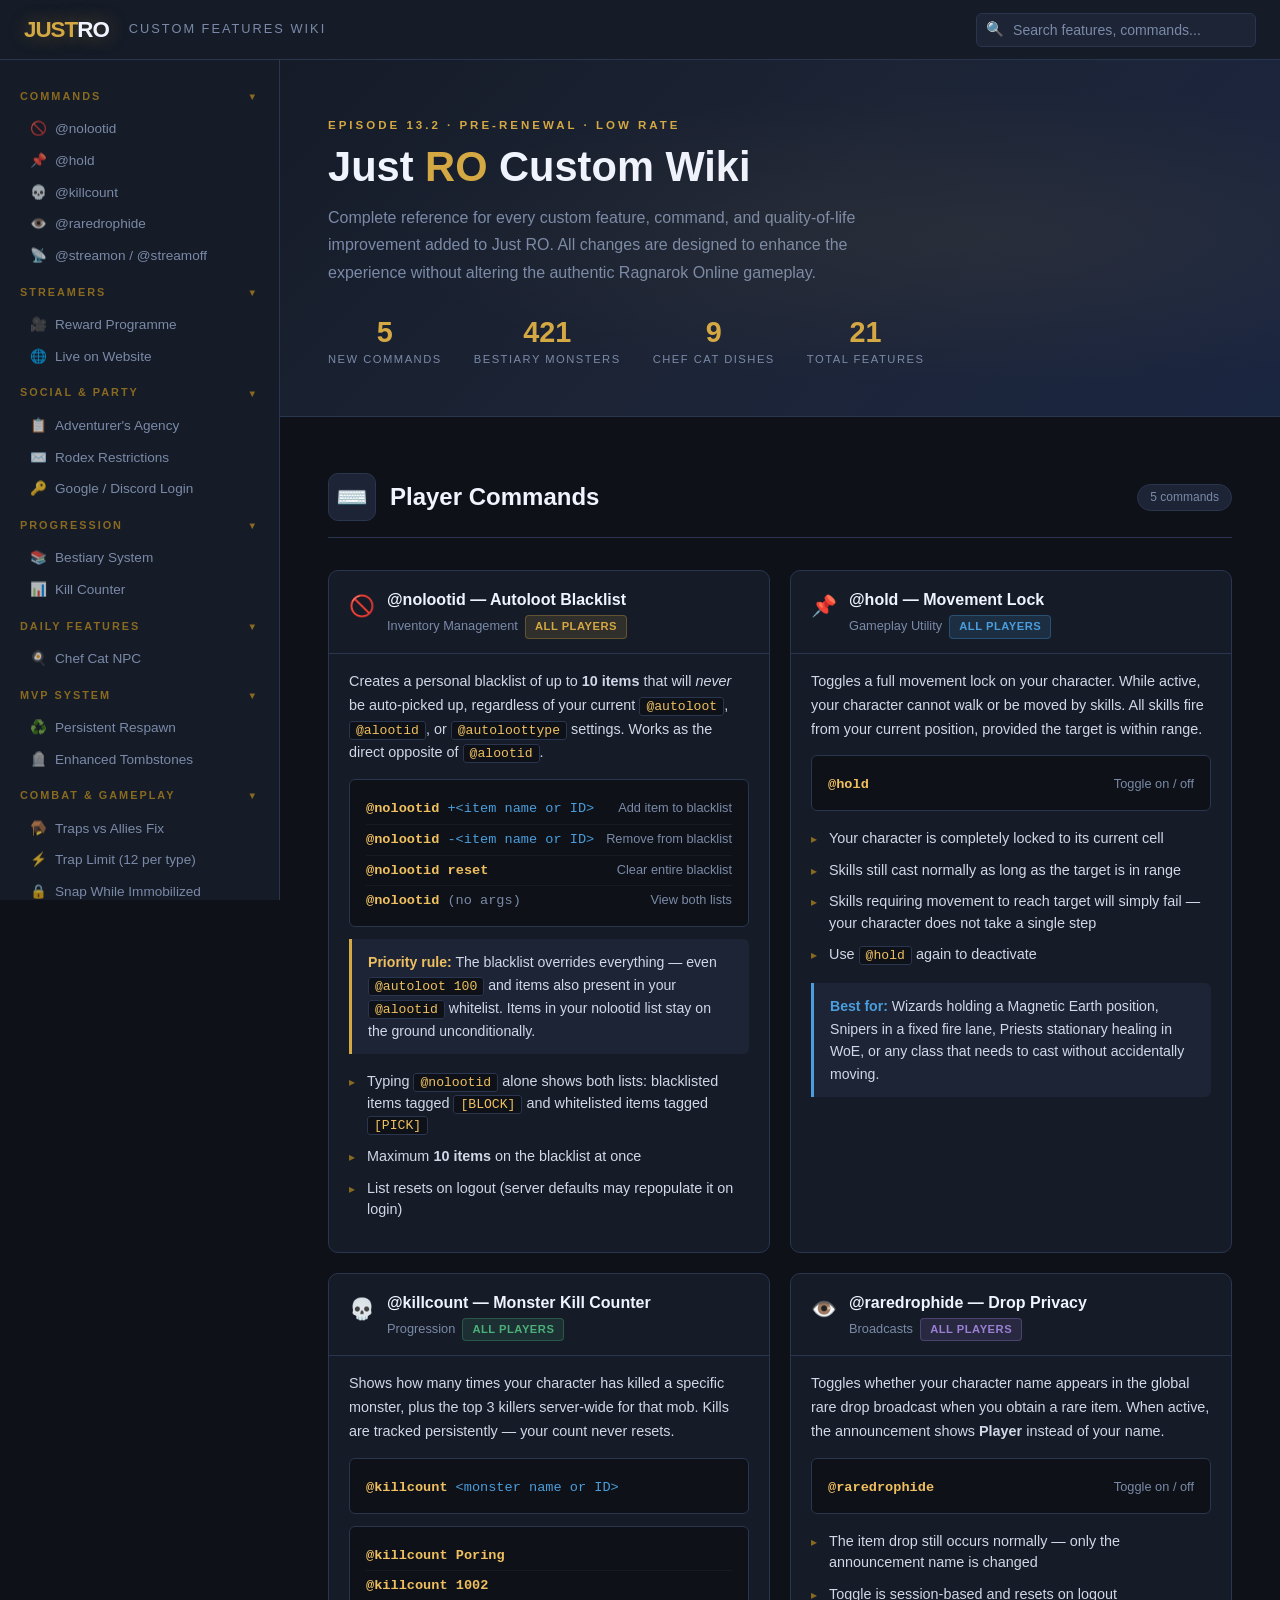
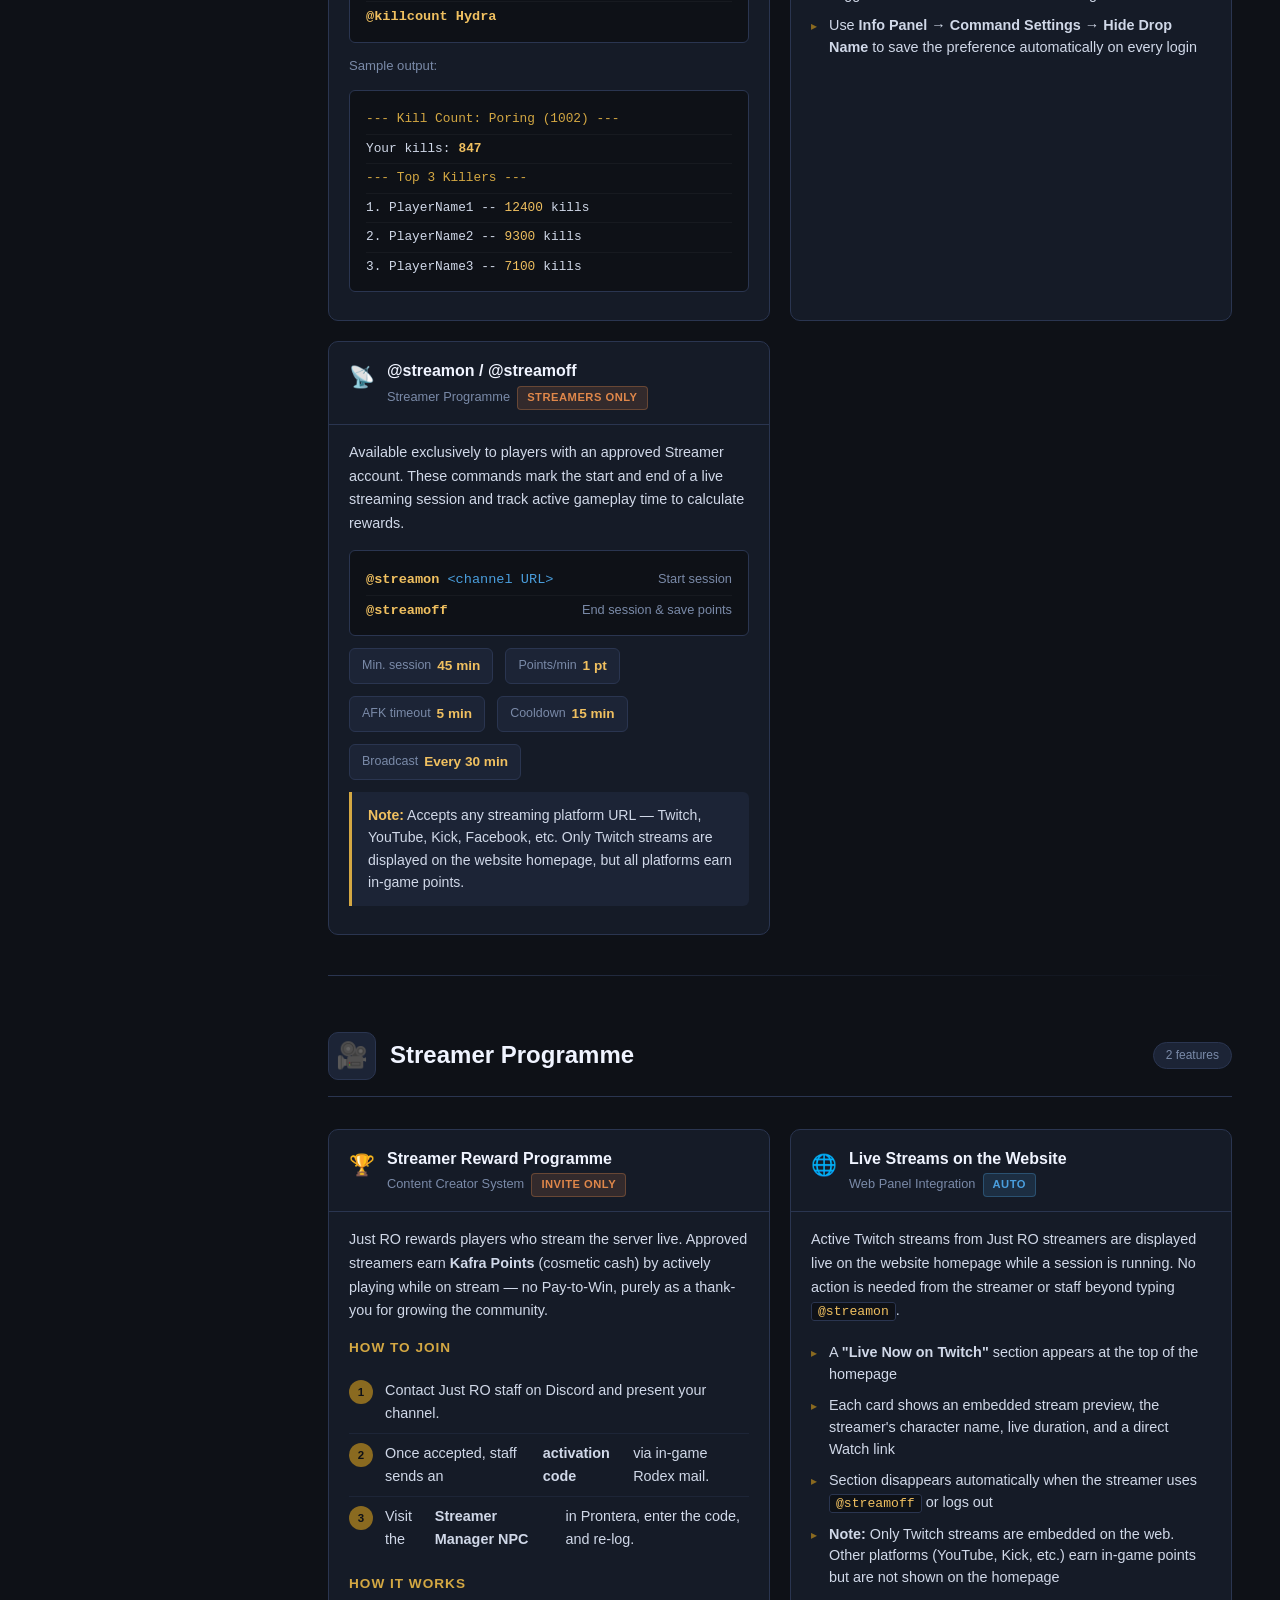
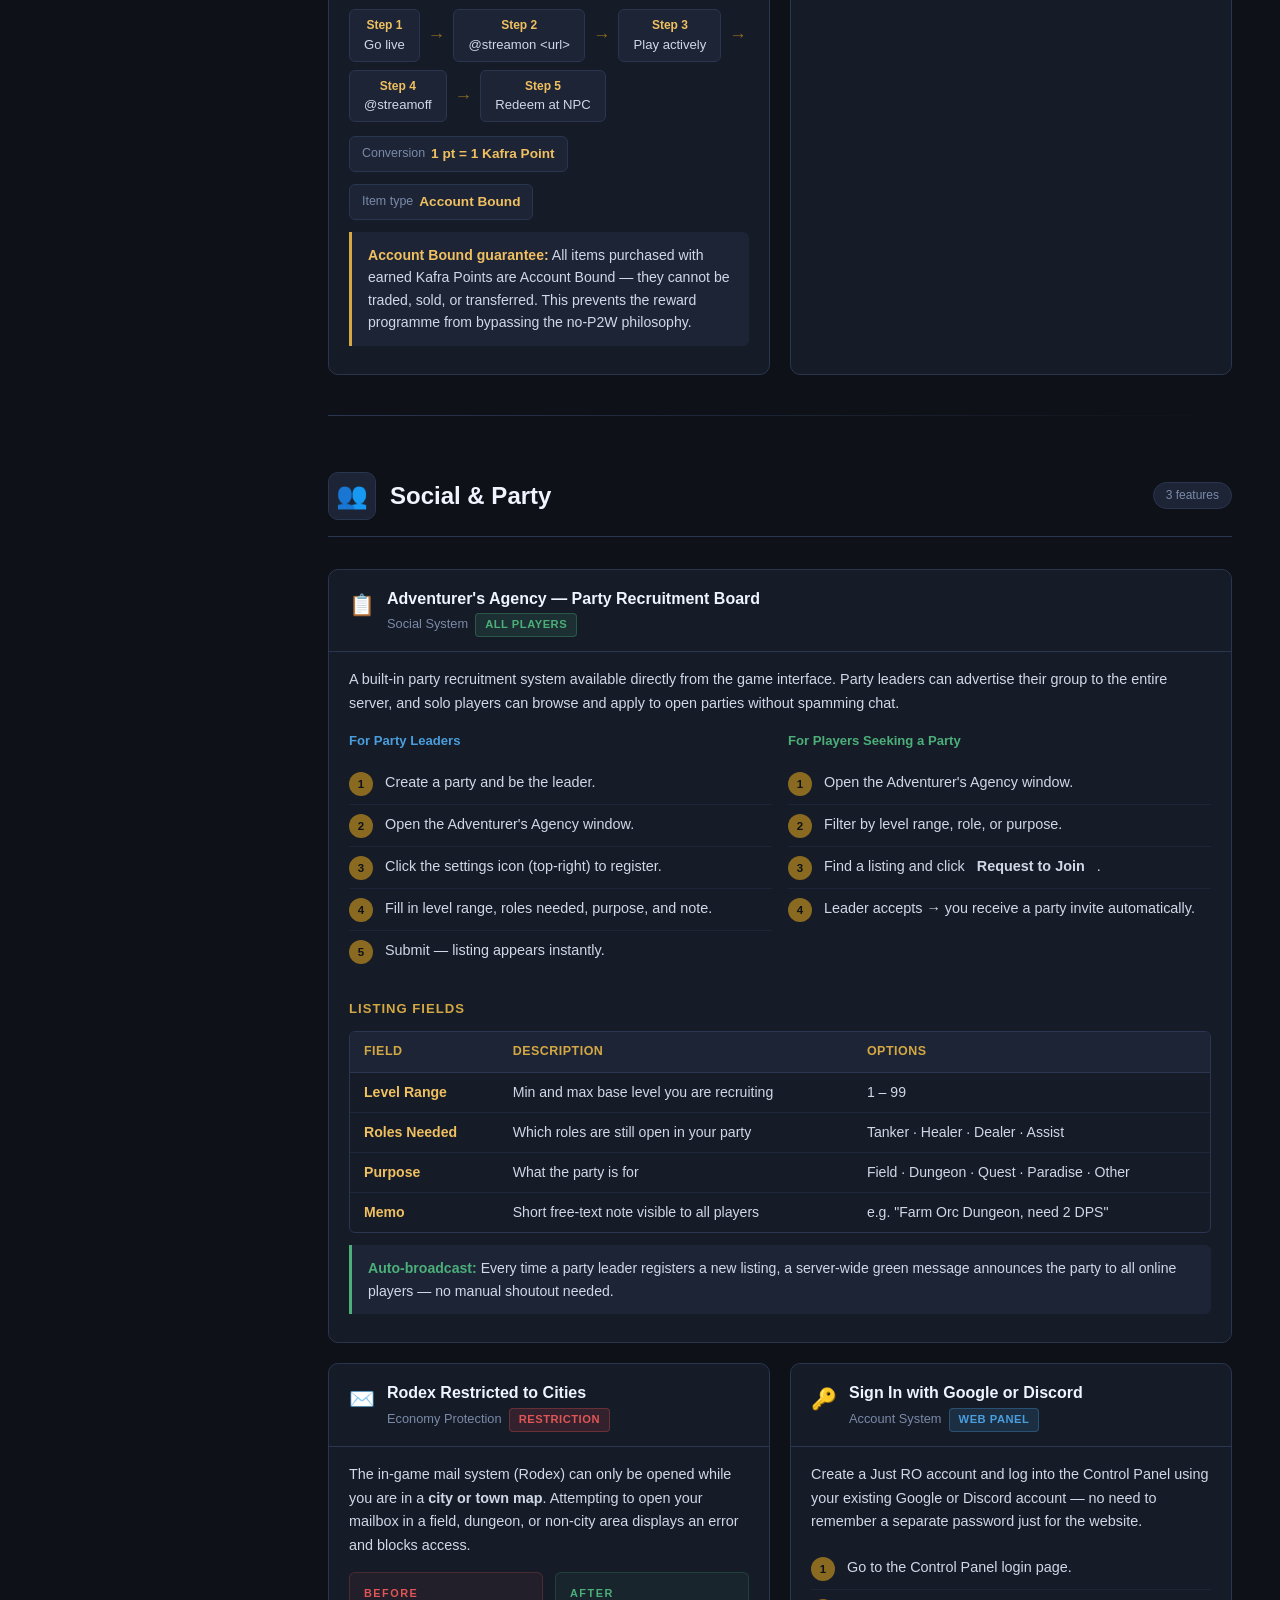
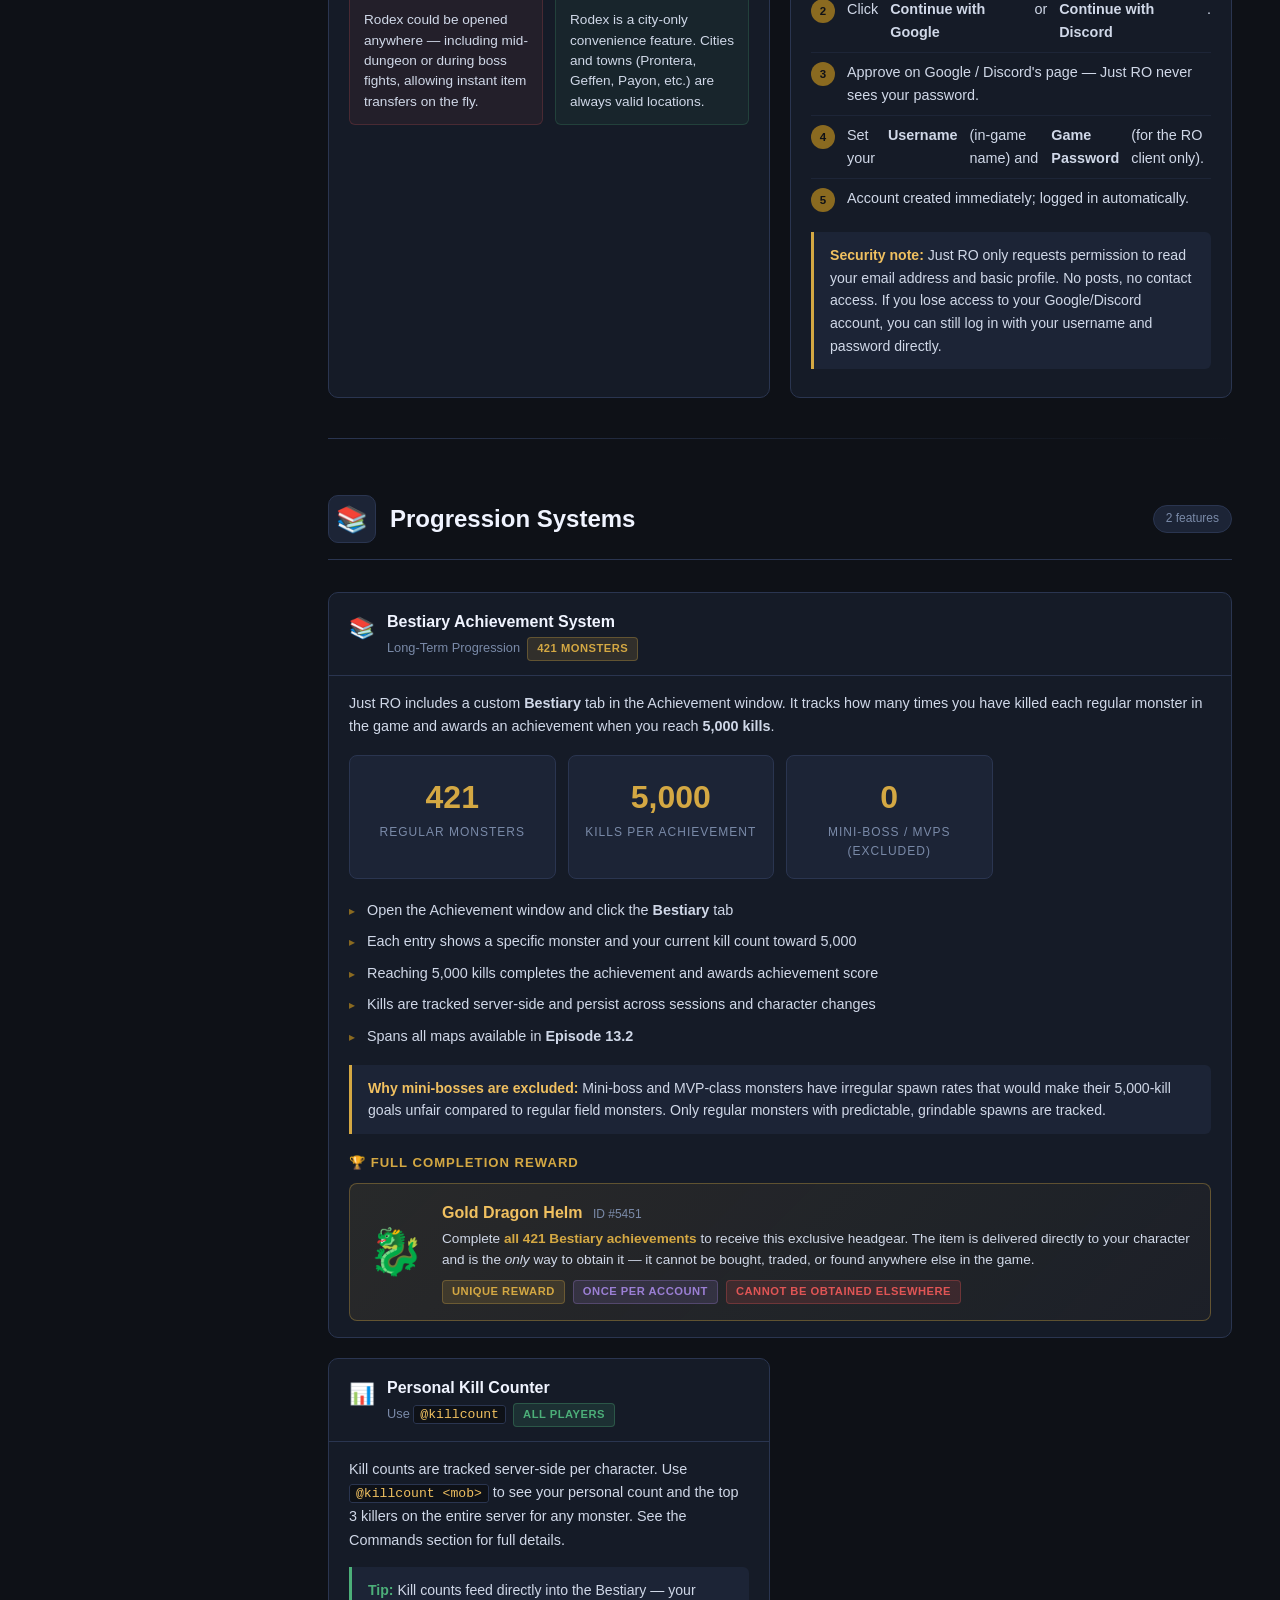
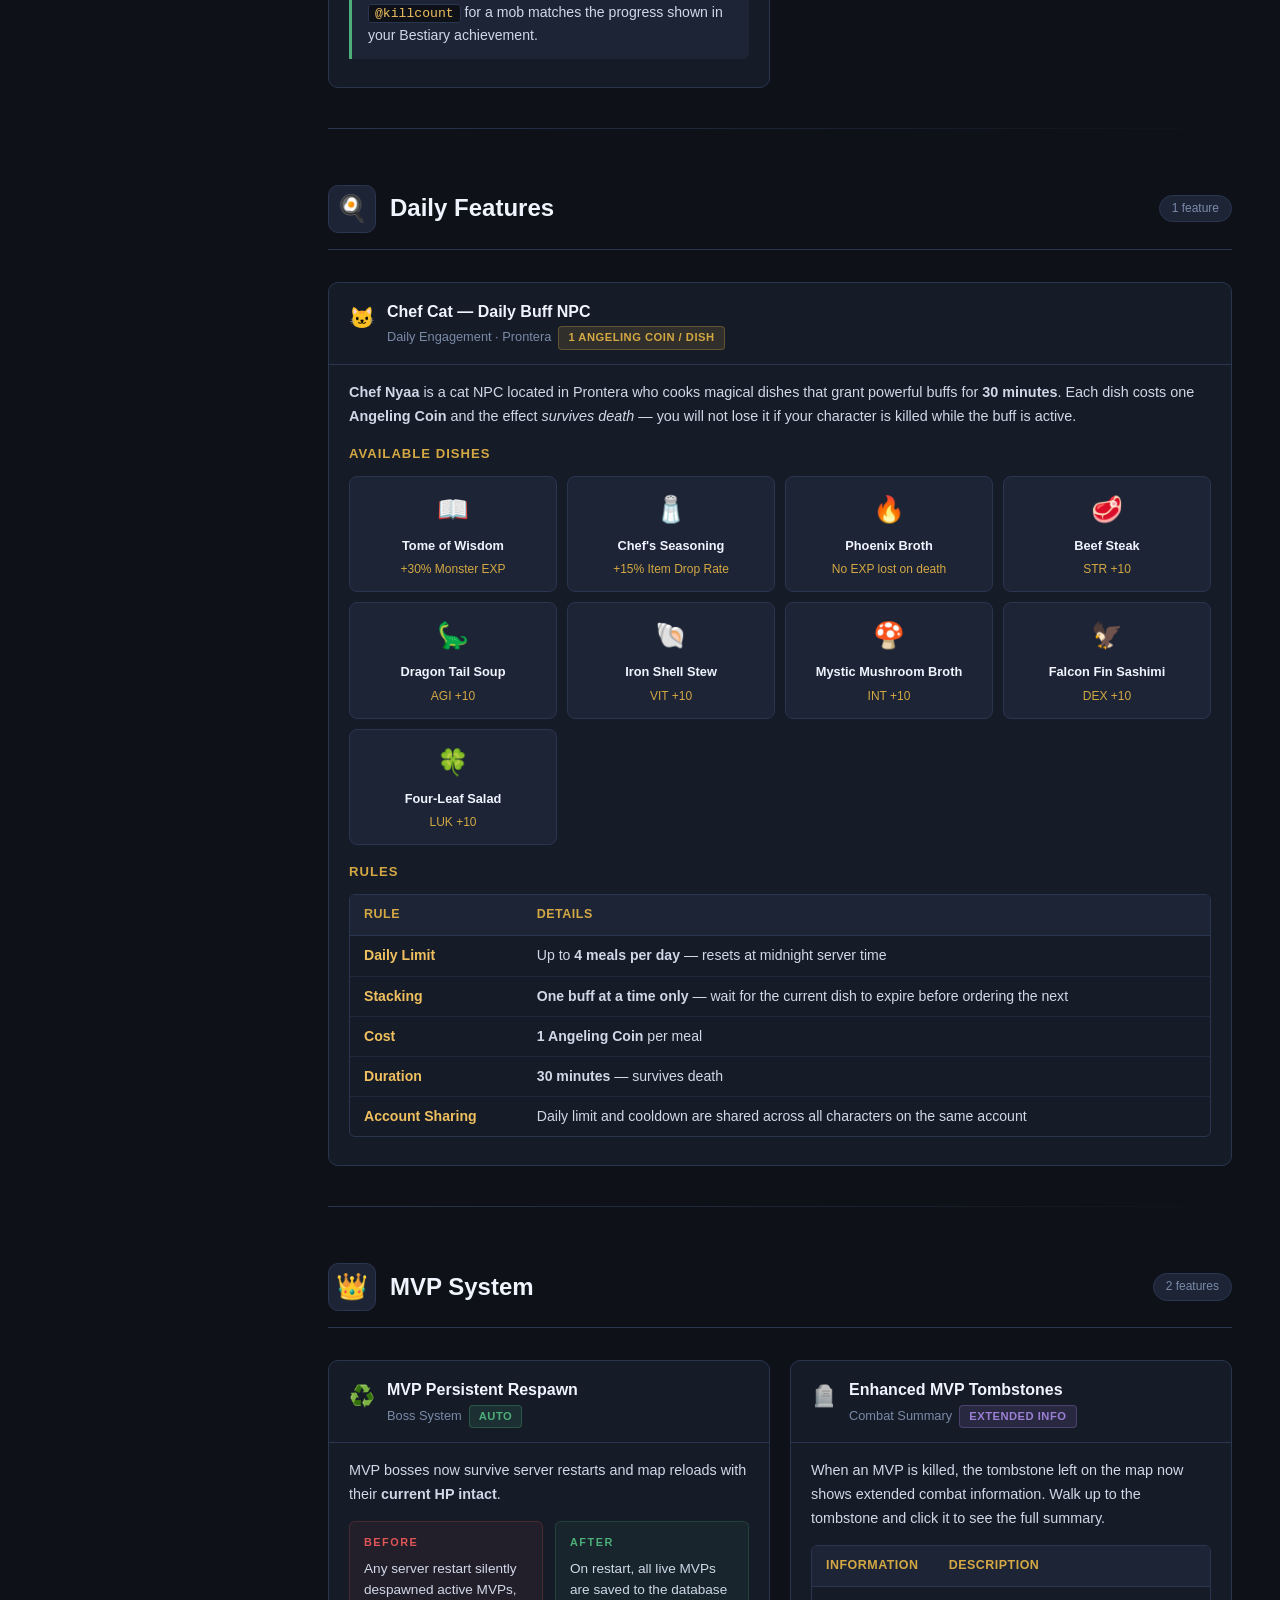
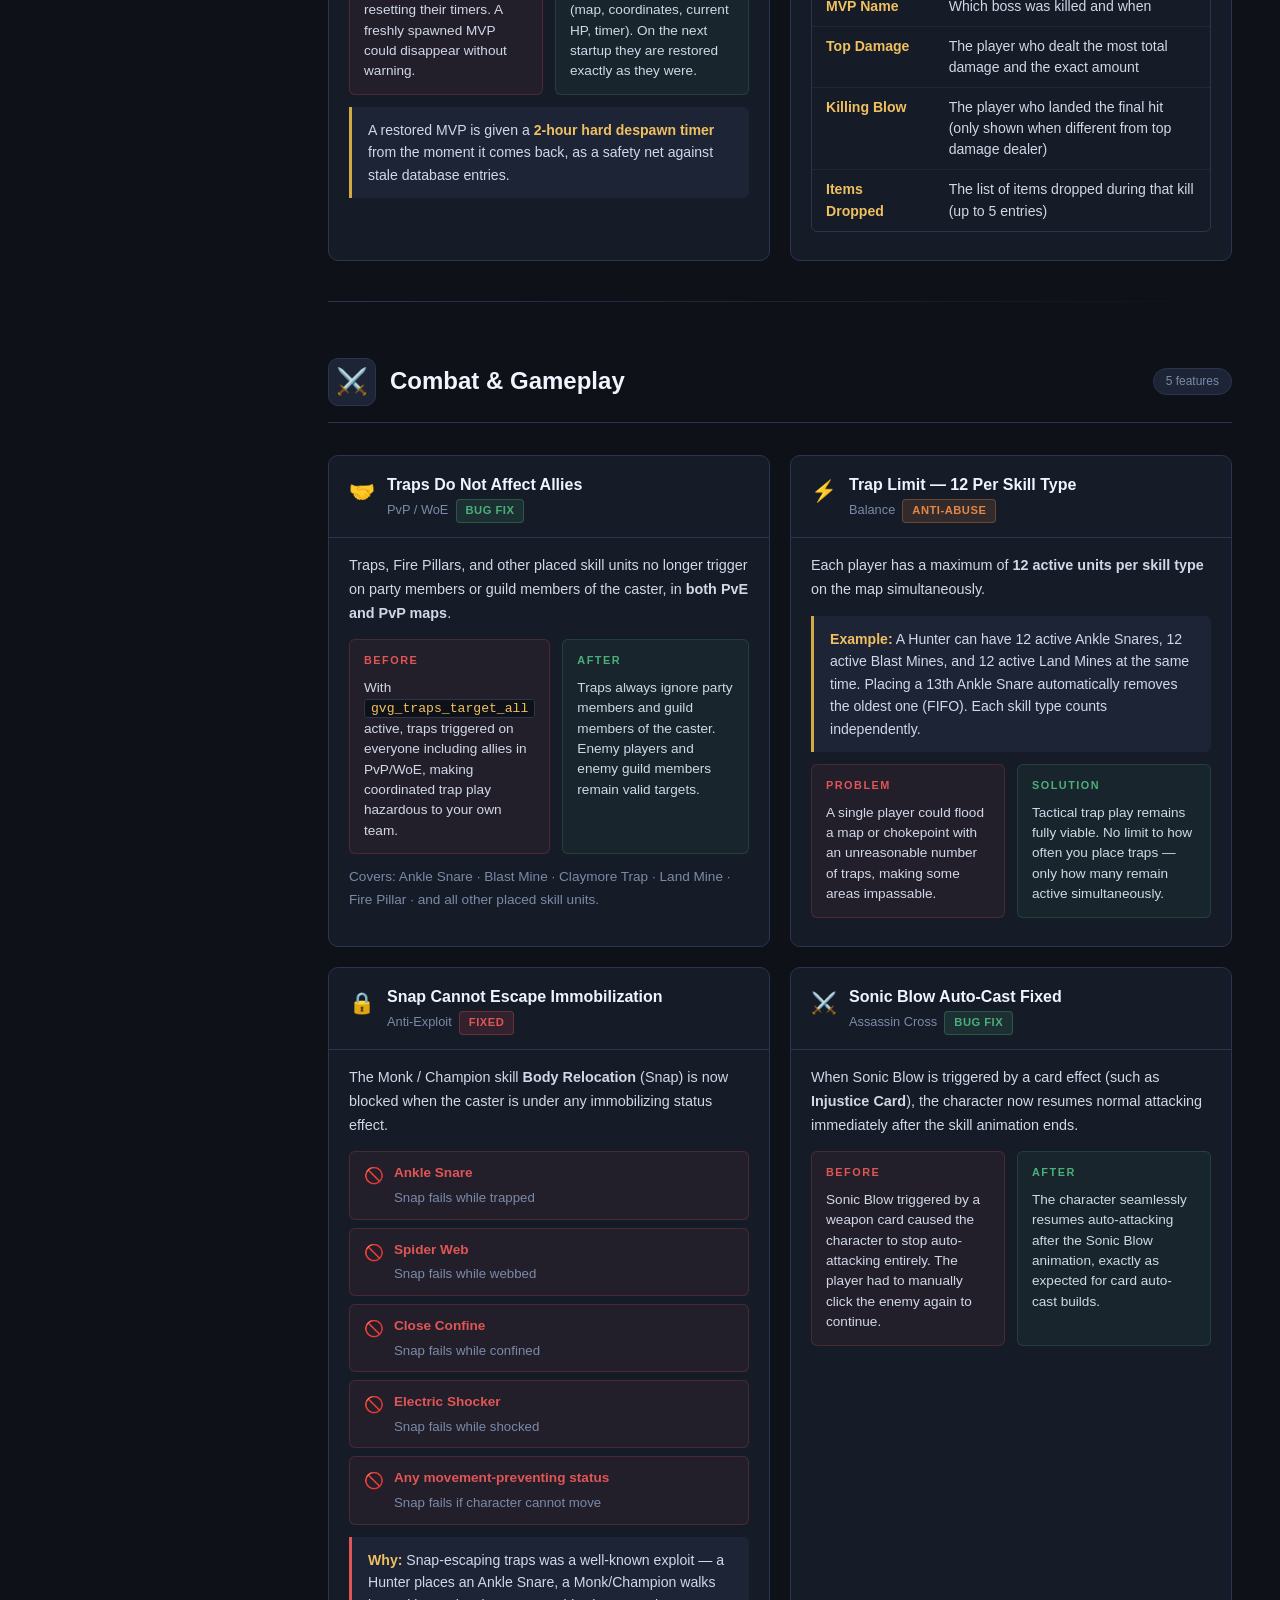
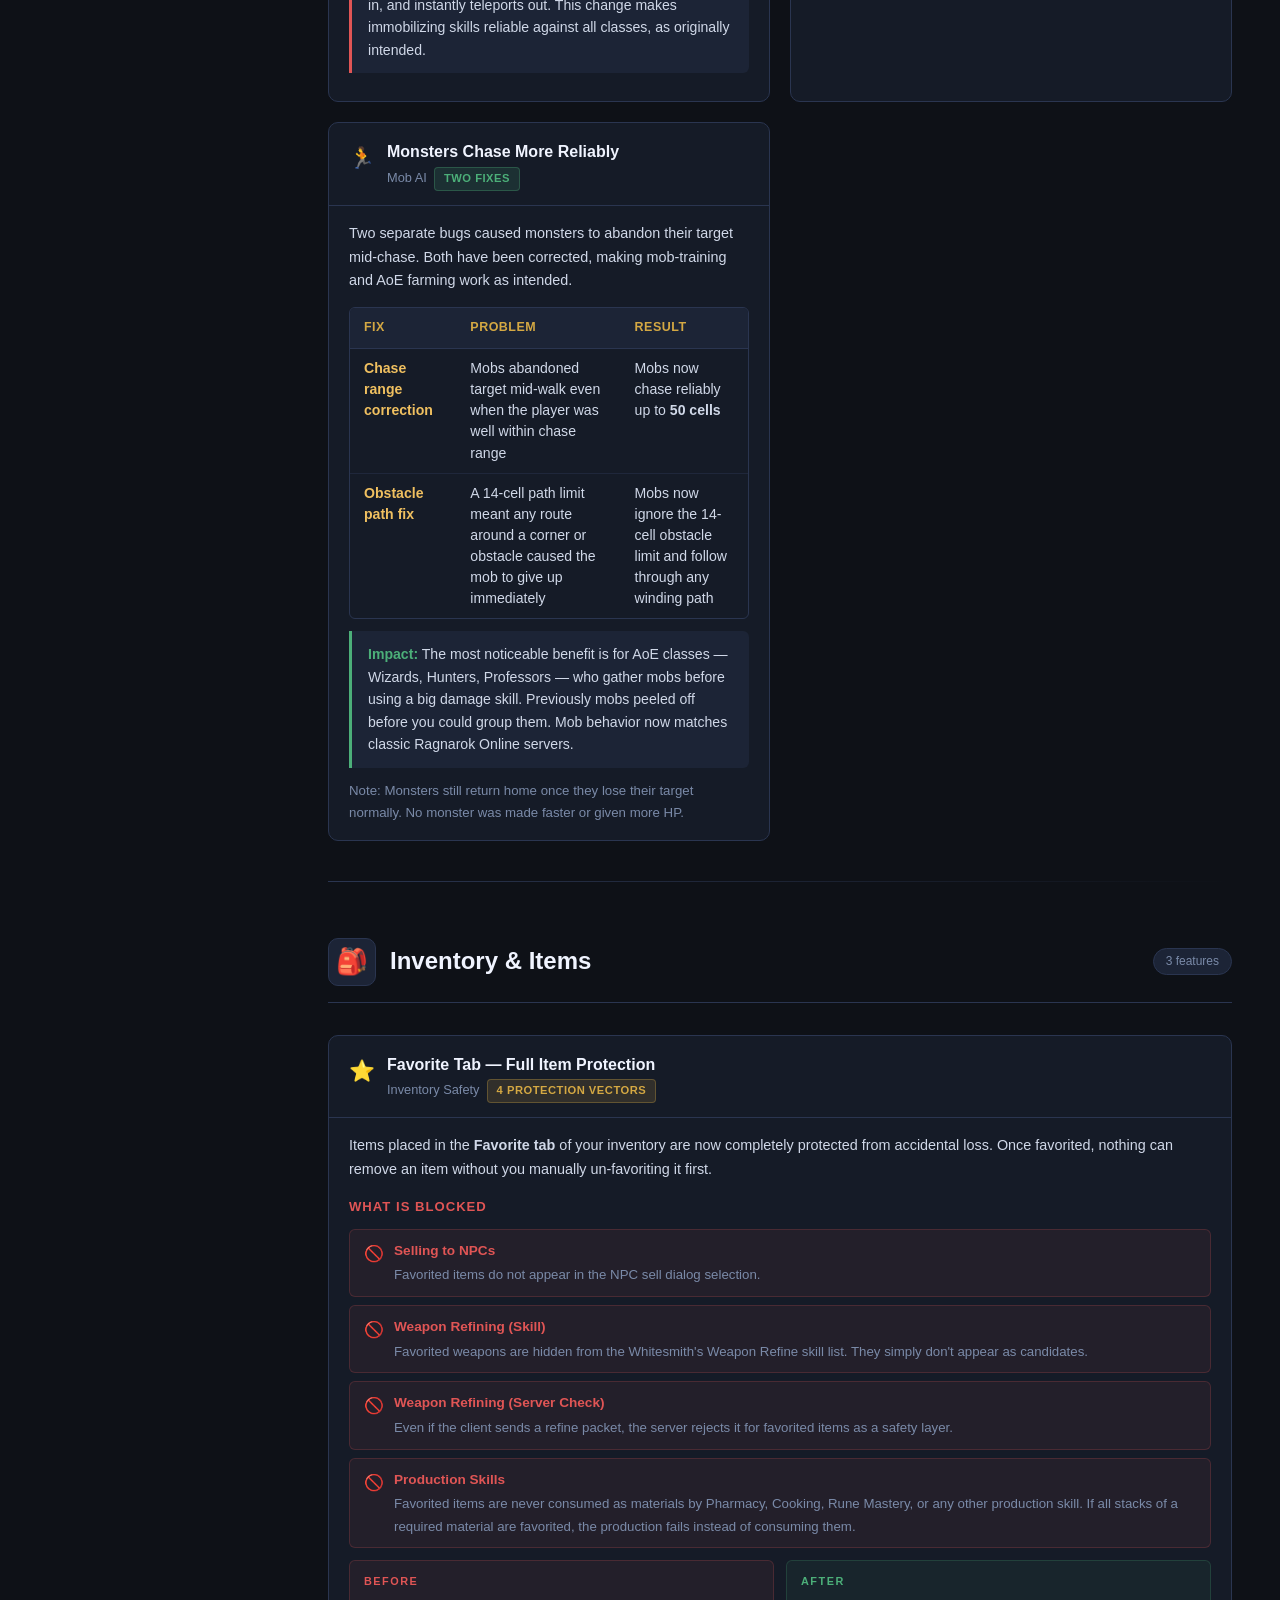
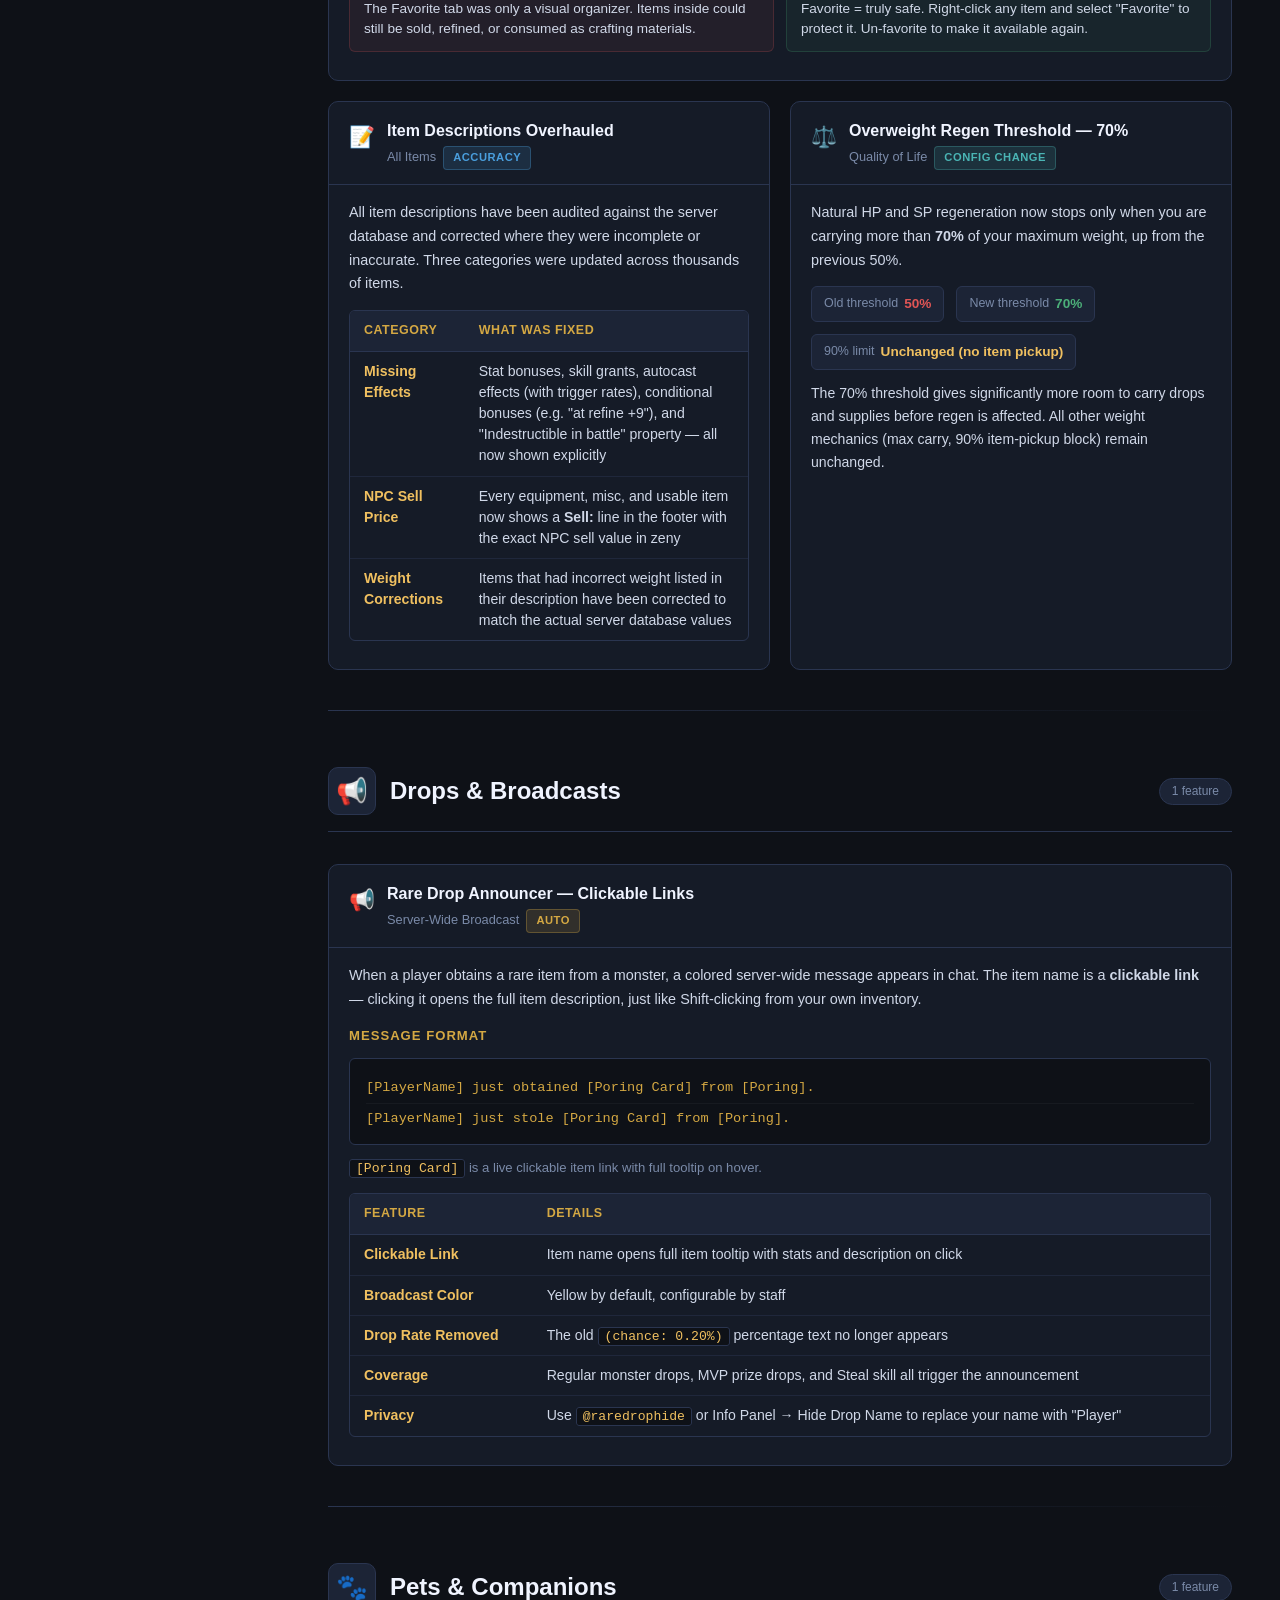
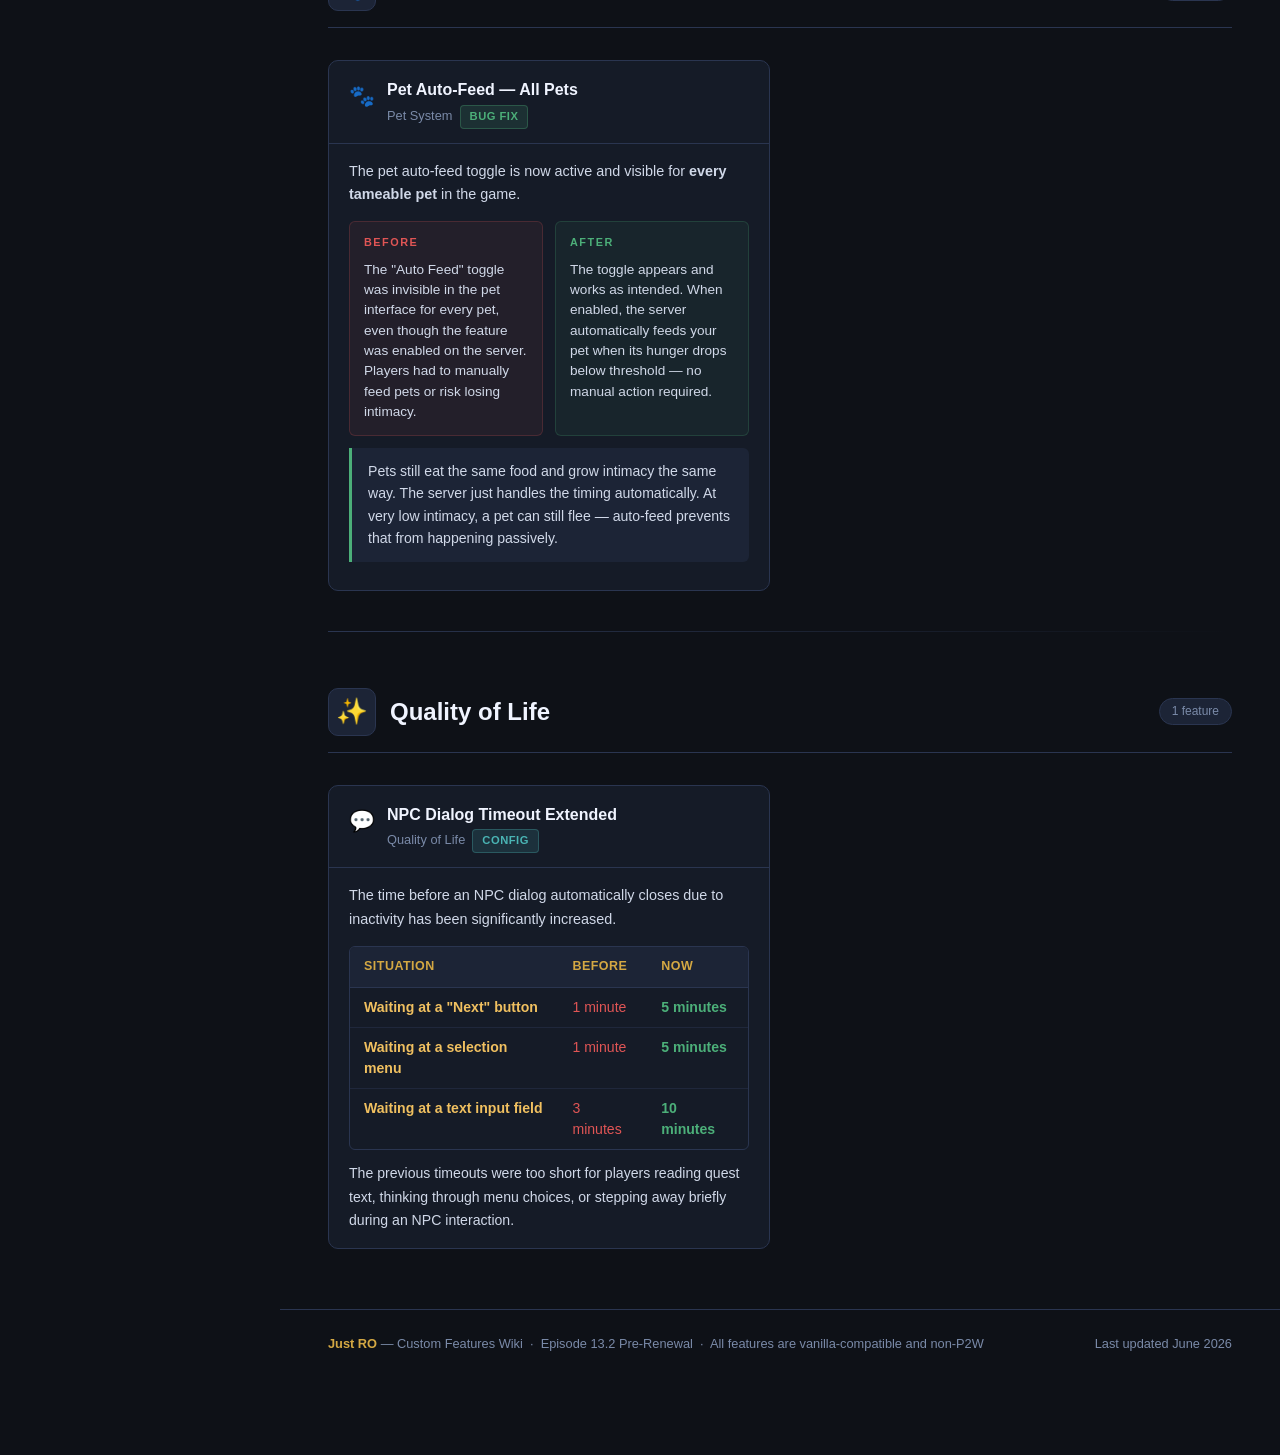
==== JustRO_Custom_Wiki.html @ 5d029e19 "Add files via upload" ====
<!DOCTYPE html>
<html lang="en">
<head>
<meta charset="UTF-8">
<meta name="viewport" content="width=device-width, initial-scale=1.0">
<title>Just RO — Custom Features Wiki</title>
<style>
/* ============================================================
   ROOT & RESET
============================================================ */
*, *::before, *::after { box-sizing: border-box; margin: 0; padding: 0; }

:root {
  --bg:         #0e1117;
  --bg2:        #151b27;
  --bg3:        #1c2436;
  --border:     #2a3550;
  --gold:       #d4a843;
  --gold-light: #f0c060;
  --gold-dim:   #8a6a20;
  --blue:       #4a9edd;
  --blue-dim:   #2a5a8a;
  --green:      #4caf79;
  --red:        #e05555;
  --purple:     #9b7fd4;
  --teal:       #4ab4b4;
  --orange:     #e0874a;
  --text:       #d0d8e8;
  --text-dim:   #7a8aa8;
  --text-bright:#f0f4ff;
  --sidebar-w:  280px;
  --topbar-h:   60px;
}

html { scroll-behavior: smooth; }

body {
  background: var(--bg);
  color: var(--text);
  font-family: 'Segoe UI', 'Helvetica Neue', Arial, sans-serif;
  font-size: 14px;
  line-height: 1.6;
}

/* ============================================================
   SCROLLBAR
============================================================ */
::-webkit-scrollbar { width: 6px; }
::-webkit-scrollbar-track { background: var(--bg); }
::-webkit-scrollbar-thumb { background: var(--border); border-radius: 3px; }
::-webkit-scrollbar-thumb:hover { background: var(--gold-dim); }

/* ============================================================
   TOP BAR
============================================================ */
.topbar {
  position: fixed;
  top: 0; left: 0; right: 0;
  height: var(--topbar-h);
  background: var(--bg2);
  border-bottom: 1px solid var(--border);
  display: flex;
  align-items: center;
  padding: 0 24px;
  gap: 20px;
  z-index: 1000;
}

.topbar-logo {
  font-size: 1.4rem;
  font-weight: 900;
  color: var(--gold);
  letter-spacing: -1px;
  white-space: nowrap;
  text-shadow: 0 0 20px rgba(212,168,67,0.4);
}

.topbar-logo span { color: var(--text-bright); }

.topbar-subtitle {
  color: var(--text-dim);
  font-size: 0.8rem;
  text-transform: uppercase;
  letter-spacing: 2px;
  white-space: nowrap;
}

.topbar-sep { flex: 1; }

.search-wrap {
  position: relative;
  width: 280px;
}

.search-wrap input {
  width: 100%;
  background: var(--bg3);
  border: 1px solid var(--border);
  border-radius: 6px;
  color: var(--text);
  padding: 8px 14px 8px 36px;
  font-size: 0.88rem;
  outline: none;
  transition: border-color 0.2s;
}

.search-wrap input::placeholder { color: var(--text-dim); }
.search-wrap input:focus { border-color: var(--gold-dim); }

.search-icon {
  position: absolute;
  left: 10px;
  top: 50%;
  transform: translateY(-50%);
  color: var(--text-dim);
  font-size: 0.9rem;
  pointer-events: none;
}

.search-results {
  display: none;
  position: absolute;
  top: calc(100% + 6px);
  left: 0; right: 0;
  background: var(--bg2);
  border: 1px solid var(--border);
  border-radius: 6px;
  max-height: 320px;
  overflow-y: auto;
  z-index: 2000;
  box-shadow: 0 8px 32px rgba(0,0,0,0.6);
}

.search-results.active { display: block; }

.search-result-item {
  display: block;
  padding: 10px 14px;
  border-bottom: 1px solid var(--border);
  text-decoration: none;
  color: var(--text);
  font-size: 0.88rem;
  transition: background 0.15s;
}

.search-result-item:last-child { border-bottom: none; }
.search-result-item:hover { background: var(--bg3); color: var(--gold-light); }

.search-result-item .sr-cat {
  font-size: 0.7rem;
  color: var(--text-dim);
  text-transform: uppercase;
  letter-spacing: 1px;
  display: block;
  margin-bottom: 2px;
}

.search-result-item .sr-title { font-weight: 600; }
.search-no-results { padding: 16px; color: var(--text-dim); text-align: center; font-size: 0.88rem; }

/* ============================================================
   SIDEBAR
============================================================ */
.sidebar {
  position: fixed;
  top: var(--topbar-h);
  left: 0;
  bottom: 0;
  width: var(--sidebar-w);
  background: var(--bg2);
  border-right: 1px solid var(--border);
  overflow-y: auto;
  padding: 20px 0 40px;
}

.nav-section { margin-bottom: 4px; }

.nav-section-title {
  padding: 8px 20px;
  font-size: 0.68rem;
  font-weight: 700;
  text-transform: uppercase;
  letter-spacing: 2px;
  color: var(--gold-dim);
  cursor: pointer;
  display: flex;
  align-items: center;
  justify-content: space-between;
  user-select: none;
}

.nav-section-title:hover { color: var(--gold); }

.nav-section-title .caret {
  font-size: 0.6rem;
  transition: transform 0.2s;
}

.nav-section-title.collapsed .caret { transform: rotate(-90deg); }

.nav-items { overflow: hidden; }
.nav-items.collapsed { display: none; }

.nav-item {
  display: flex;
  align-items: center;
  gap: 8px;
  padding: 7px 20px 7px 28px;
  color: var(--text-dim);
  text-decoration: none;
  font-size: 0.85rem;
  border-left: 2px solid transparent;
  transition: all 0.15s;
  line-height: 1.3;
}

.nav-item:hover { color: var(--text); background: var(--bg3); border-left-color: var(--gold-dim); }
.nav-item.active { color: var(--gold-light); background: rgba(212,168,67,0.08); border-left-color: var(--gold); }
.nav-item .ni-icon { font-size: 0.85rem; min-width: 16px; text-align: center; opacity: 0.7; }
.nav-item .ni-badge { margin-left: auto; font-size: 0.65rem; background: var(--bg3); border: 1px solid var(--border); border-radius: 10px; padding: 1px 7px; color: var(--text-dim); }

/* ============================================================
   MAIN CONTENT
============================================================ */
.main {
  margin-left: var(--sidebar-w);
  margin-top: var(--topbar-h);
  padding: 0;
  min-height: calc(100vh - var(--topbar-h));
}

/* HERO */
.wiki-hero {
  background: linear-gradient(135deg, var(--bg2) 0%, var(--bg3) 50%, #1a2540 100%);
  border-bottom: 1px solid var(--border);
  padding: 56px 48px 48px;
  position: relative;
  overflow: hidden;
}

.wiki-hero::before {
  content: '';
  position: absolute;
  top: 0; right: 0; bottom: 0; left: 0;
  background: radial-gradient(ellipse at 70% 50%, rgba(212,168,67,0.07) 0%, transparent 60%);
  pointer-events: none;
}

.wiki-hero-eyebrow {
  font-size: 0.72rem;
  font-weight: 700;
  letter-spacing: 3px;
  text-transform: uppercase;
  color: var(--gold);
  margin-bottom: 10px;
}

.wiki-hero h1 {
  font-size: 2.6rem;
  font-weight: 900;
  color: var(--text-bright);
  line-height: 1.1;
  margin-bottom: 14px;
}

.wiki-hero h1 span { color: var(--gold); }

.wiki-hero-desc {
  font-size: 1rem;
  color: var(--text-dim);
  max-width: 600px;
  line-height: 1.7;
  margin-bottom: 32px;
}

.hero-stats {
  display: flex;
  gap: 32px;
  flex-wrap: wrap;
}

.hero-stat { text-align: center; }
.hero-stat .hs-num { font-size: 1.8rem; font-weight: 900; color: var(--gold); line-height: 1; }
.hero-stat .hs-label { font-size: 0.7rem; text-transform: uppercase; letter-spacing: 1.5px; color: var(--text-dim); margin-top: 4px; }

/* CONTENT AREA */
.content {
  padding: 0 48px 80px;
}

/* SECTION */
.wiki-section {
  padding-top: 56px;
}

.wiki-section-header {
  display: flex;
  align-items: center;
  gap: 14px;
  margin-bottom: 32px;
  padding-bottom: 16px;
  border-bottom: 1px solid var(--border);
}

.wiki-section-icon {
  font-size: 1.6rem;
  width: 48px;
  height: 48px;
  background: var(--bg3);
  border: 1px solid var(--border);
  border-radius: 10px;
  display: flex;
  align-items: center;
  justify-content: center;
  flex-shrink: 0;
}

.wiki-section-header h2 {
  font-size: 1.5rem;
  font-weight: 800;
  color: var(--text-bright);
}

.wiki-section-header .section-count {
  margin-left: auto;
  font-size: 0.75rem;
  color: var(--text-dim);
  background: var(--bg3);
  border: 1px solid var(--border);
  padding: 3px 12px;
  border-radius: 20px;
  white-space: nowrap;
}

/* ARTICLE CARDS */
.article-grid {
  display: grid;
  grid-template-columns: repeat(auto-fill, minmax(380px, 1fr));
  gap: 20px;
  margin-bottom: 12px;
}

.article-grid.wide {
  grid-template-columns: 1fr;
}

.article-card {
  background: var(--bg2);
  border: 1px solid var(--border);
  border-radius: 10px;
  overflow: hidden;
  transition: border-color 0.2s, transform 0.15s;
}

.article-card:hover {
  border-color: var(--gold-dim);
  transform: translateY(-1px);
}

.article-card-head {
  padding: 16px 20px 14px;
  border-bottom: 1px solid var(--border);
  display: flex;
  align-items: flex-start;
  gap: 12px;
}

.article-card-icon {
  font-size: 1.3rem;
  margin-top: 2px;
  flex-shrink: 0;
}

.article-card-head h3 {
  font-size: 1rem;
  font-weight: 700;
  color: var(--text-bright);
  margin-bottom: 2px;
}

.article-card-head .subtitle {
  font-size: 0.8rem;
  color: var(--text-dim);
}

.article-card-body {
  padding: 16px 20px;
}

.article-card-body p {
  color: var(--text);
  font-size: 0.9rem;
  margin-bottom: 14px;
  line-height: 1.65;
}

.article-card-body p:last-child { margin-bottom: 0; }

/* COMMAND BLOCK */
.cmd-block {
  background: var(--bg);
  border: 1px solid var(--border);
  border-radius: 6px;
  padding: 14px 16px;
  margin: 12px 0;
  font-family: 'Consolas', 'Courier New', monospace;
  font-size: 0.85rem;
}

.cmd-line {
  display: flex;
  align-items: baseline;
  gap: 8px;
  padding: 4px 0;
  border-bottom: 1px solid rgba(255,255,255,0.04);
}

.cmd-line:last-child { border-bottom: none; padding-bottom: 0; }

.cmd-syntax { color: var(--gold-light); font-weight: 600; }
.cmd-arg    { color: var(--blue); }
.cmd-opt    { color: var(--text-dim); }
.cmd-desc   {
  color: var(--text-dim);
  font-family: 'Segoe UI', Arial, sans-serif;
  font-size: 0.8rem;
  margin-left: auto;
  text-align: right;
  max-width: 180px;
  line-height: 1.3;
}

/* INLINE CODE */
code {
  background: var(--bg);
  border: 1px solid var(--border);
  border-radius: 3px;
  padding: 1px 6px;
  font-family: 'Consolas', monospace;
  font-size: 0.82rem;
  color: var(--gold-light);
}

/* BADGES / TAGS */
.badge {
  display: inline-block;
  padding: 2px 9px;
  border-radius: 4px;
  font-size: 0.7rem;
  font-weight: 700;
  letter-spacing: 0.5px;
  text-transform: uppercase;
}

.badge-gold    { background: rgba(212,168,67,0.15);  color: var(--gold);   border: 1px solid rgba(212,168,67,0.3);  }
.badge-blue    { background: rgba(74,158,221,0.15);  color: var(--blue);   border: 1px solid rgba(74,158,221,0.3);  }
.badge-green   { background: rgba(76,175,121,0.15);  color: var(--green);  border: 1px solid rgba(76,175,121,0.3);  }
.badge-red     { background: rgba(224,85,85,0.15);   color: var(--red);    border: 1px solid rgba(224,85,85,0.3);   }
.badge-purple  { background: rgba(155,127,212,0.15); color: var(--purple); border: 1px solid rgba(155,127,212,0.3); }
.badge-teal    { background: rgba(74,180,180,0.15);  color: var(--teal);   border: 1px solid rgba(74,180,180,0.3);  }
.badge-orange  { background: rgba(224,135,74,0.15);  color: var(--orange); border: 1px solid rgba(224,135,74,0.3);  }

/* HIGHLIGHT CALLOUT */
.callout {
  background: var(--bg3);
  border-left: 3px solid var(--gold);
  border-radius: 0 6px 6px 0;
  padding: 12px 16px;
  margin: 12px 0;
  font-size: 0.88rem;
  color: var(--text);
}

.callout.blue { border-left-color: var(--blue); }
.callout.green { border-left-color: var(--green); }
.callout.red { border-left-color: var(--red); }
.callout strong { color: var(--gold-light); }
.callout.blue strong { color: var(--blue); }
.callout.green strong { color: var(--green); }

/* TABLES */
.wiki-table-wrap {
  overflow-x: auto;
  margin: 12px 0;
  border-radius: 6px;
  border: 1px solid var(--border);
}

.wiki-table {
  width: 100%;
  border-collapse: collapse;
  font-size: 0.88rem;
}

.wiki-table thead th {
  background: var(--bg3);
  color: var(--gold);
  padding: 10px 14px;
  text-align: left;
  font-size: 0.78rem;
  font-weight: 700;
  text-transform: uppercase;
  letter-spacing: 0.5px;
  white-space: nowrap;
  border-bottom: 1px solid var(--border);
}

.wiki-table tbody tr { border-bottom: 1px solid rgba(42,53,80,0.5); }
.wiki-table tbody tr:last-child { border-bottom: none; }
.wiki-table tbody tr:hover { background: rgba(42,53,80,0.4); }
.wiki-table td { padding: 9px 14px; vertical-align: top; line-height: 1.5; }
.wiki-table td:first-child { font-weight: 600; color: var(--gold-light); }

/* STEP LIST */
.step-list { list-style: none; margin: 12px 0; }

.step-list li {
  display: flex;
  gap: 12px;
  padding: 8px 0;
  border-bottom: 1px solid rgba(42,53,80,0.4);
  font-size: 0.9rem;
  align-items: flex-start;
}

.step-list li:last-child { border-bottom: none; }

.step-num {
  min-width: 24px;
  height: 24px;
  background: var(--gold-dim);
  color: var(--bg);
  border-radius: 50%;
  display: flex;
  align-items: center;
  justify-content: center;
  font-size: 0.72rem;
  font-weight: 800;
  flex-shrink: 0;
  margin-top: 1px;
}

/* BULLET LIST */
.bullet-list {
  list-style: none;
  margin: 10px 0;
}

.bullet-list li {
  position: relative;
  padding: 5px 0 5px 18px;
  font-size: 0.9rem;
  color: var(--text);
  line-height: 1.5;
}

.bullet-list li::before {
  content: '▸';
  position: absolute;
  left: 0;
  color: var(--gold-dim);
  font-size: 0.75rem;
  top: 7px;
}

/* BLOCK LIST (what is blocked) */
.block-list { margin: 12px 0; }

.block-item {
  display: flex;
  gap: 10px;
  align-items: flex-start;
  padding: 10px 14px;
  background: rgba(224,85,85,0.07);
  border: 1px solid rgba(224,85,85,0.2);
  border-radius: 6px;
  margin-bottom: 8px;
  font-size: 0.88rem;
}

.block-item .bi-icon { font-size: 1rem; flex-shrink: 0; margin-top: 1px; }
.block-item .bi-text strong { color: var(--red); display: block; margin-bottom: 2px; font-size: 0.85rem; }
.block-item .bi-text span { color: var(--text-dim); font-size: 0.83rem; }

/* SECTION DIVIDER */
.section-divider {
  height: 1px;
  background: linear-gradient(to right, var(--border), transparent);
  margin: 40px 0 0;
}

/* STAT ROW */
.stat-row {
  display: flex;
  gap: 12px;
  flex-wrap: wrap;
  margin: 12px 0;
}

.stat-chip {
  display: flex;
  align-items: center;
  gap: 6px;
  background: var(--bg3);
  border: 1px solid var(--border);
  border-radius: 6px;
  padding: 6px 12px;
  font-size: 0.85rem;
}

.stat-chip .sc-label { color: var(--text-dim); font-size: 0.78rem; }
.stat-chip .sc-val { color: var(--gold-light); font-weight: 700; }

/* DISH CARD GRID */
.dish-grid {
  display: grid;
  grid-template-columns: repeat(auto-fill, minmax(170px, 1fr));
  gap: 10px;
  margin: 12px 0;
}

.dish-card {
  background: var(--bg3);
  border: 1px solid var(--border);
  border-radius: 8px;
  padding: 12px;
  text-align: center;
  transition: border-color 0.15s;
}

.dish-card:hover { border-color: var(--gold-dim); }
.dish-card .dc-emoji { font-size: 1.6rem; display: block; margin-bottom: 6px; }
.dish-card .dc-name { font-size: 0.8rem; font-weight: 700; color: var(--text-bright); margin-bottom: 4px; }
.dish-card .dc-effect { font-size: 0.75rem; color: var(--gold); }

/* BEFORE/AFTER */
.before-after {
  display: grid;
  grid-template-columns: 1fr 1fr;
  gap: 12px;
  margin: 12px 0;
}

.ba-box { padding: 12px 14px; border-radius: 6px; }
.ba-box.before { background: rgba(224,85,85,0.07); border: 1px solid rgba(224,85,85,0.2); }
.ba-box.after  { background: rgba(76,175,121,0.07); border: 1px solid rgba(76,175,121,0.2); }
.ba-label { font-size: 0.68rem; font-weight: 700; text-transform: uppercase; letter-spacing: 1.5px; margin-bottom: 8px; display: block; }
.ba-box.before .ba-label { color: var(--red); }
.ba-box.after  .ba-label { color: var(--green); }
.ba-box p { font-size: 0.85rem; line-height: 1.5; color: var(--text); margin: 0; }

/* STREAM FLOW */
.stream-flow {
  display: flex;
  align-items: center;
  gap: 8px;
  flex-wrap: wrap;
  margin: 14px 0;
}

.flow-step {
  background: var(--bg3);
  border: 1px solid var(--border);
  border-radius: 6px;
  padding: 8px 14px;
  font-size: 0.82rem;
  color: var(--text);
  text-align: center;
  line-height: 1.3;
}

.flow-step strong { color: var(--gold-light); display: block; font-size: 0.75rem; margin-bottom: 2px; }
.flow-arrow { color: var(--gold-dim); font-size: 1.1rem; }

/* BACK TO TOP */
.back-to-top {
  position: fixed;
  bottom: 24px;
  right: 24px;
  background: var(--bg3);
  border: 1px solid var(--border);
  color: var(--text-dim);
  padding: 10px 14px;
  border-radius: 8px;
  cursor: pointer;
  font-size: 0.8rem;
  text-decoration: none;
  transition: all 0.2s;
  display: flex;
  align-items: center;
  gap: 6px;
  opacity: 0;
  pointer-events: none;
}

.back-to-top.visible { opacity: 1; pointer-events: all; }
.back-to-top:hover { border-color: var(--gold-dim); color: var(--gold); }

/* HIDDEN by search */
.wiki-section.search-hidden { display: none; }
.article-card.search-hidden { display: none; }

/* HIGHLIGHT MATCH */
mark { background: rgba(212,168,67,0.3); color: var(--gold-light); border-radius: 2px; }

/* SEARCH ACTIVE indicator */
.search-active-banner {
  display: none;
  background: rgba(212,168,67,0.1);
  border-bottom: 1px solid rgba(212,168,67,0.2);
  padding: 10px 48px;
  font-size: 0.85rem;
  color: var(--gold);
  align-items: center;
  gap: 12px;
}

.search-active-banner.visible { display: flex; }

.search-clear-btn {
  background: none;
  border: 1px solid var(--gold-dim);
  color: var(--gold);
  padding: 3px 12px;
  border-radius: 4px;
  cursor: pointer;
  font-size: 0.78rem;
}

.search-clear-btn:hover { background: rgba(212,168,67,0.15); }

/* FOOTER */
.wiki-footer {
  border-top: 1px solid var(--border);
  padding: 24px 48px;
  color: var(--text-dim);
  font-size: 0.8rem;
  display: flex;
  justify-content: space-between;
  align-items: center;
  flex-wrap: wrap;
  gap: 8px;
  margin-left: 0;
}

/* ============================================================
   RESPONSIVE
============================================================ */
@media (max-width: 900px) {
  .sidebar { display: none; }
  .main { margin-left: 0; }
  .content { padding: 0 20px 60px; }
  .wiki-hero { padding: 32px 20px; }
  .article-grid { grid-template-columns: 1fr; }
  .before-after { grid-template-columns: 1fr; }
}

/* no-results */
.no-results-msg {
  display: none;
  padding: 60px 48px;
  text-align: center;
  color: var(--text-dim);
  font-size: 1rem;
}

.no-results-msg.visible { display: block; }
</style>
</head>
<body>

<!-- ============================================================
     TOP BAR
============================================================ -->
<header class="topbar">
  <div class="topbar-logo">JUST<span>RO</span></div>
  <div class="topbar-subtitle">Custom Features Wiki</div>
  <div class="topbar-sep"></div>
  <div class="search-wrap">
    <span class="search-icon">🔍</span>
    <input type="text" id="searchInput" placeholder="Search features, commands..." autocomplete="off">
    <div class="search-results" id="searchResults"></div>
  </div>
</header>

<!-- ============================================================
     SIDEBAR
============================================================ -->
<nav class="sidebar">

  <div class="nav-section">
    <div class="nav-section-title" onclick="toggleNav(this)">
      Commands <span class="caret">▼</span>
    </div>
    <div class="nav-items">
      <a href="#cmd-nolootid"    class="nav-item"><span class="ni-icon">🚫</span> @nolootid</a>
      <a href="#cmd-hold"        class="nav-item"><span class="ni-icon">📌</span> @hold</a>
      <a href="#cmd-killcount"   class="nav-item"><span class="ni-icon">💀</span> @killcount</a>
      <a href="#cmd-raredrophide"class="nav-item"><span class="ni-icon">👁️</span> @raredrophide</a>
      <a href="#cmd-streamon"    class="nav-item"><span class="ni-icon">📡</span> @streamon / @streamoff</a>
    </div>
  </div>

  <div class="nav-section">
    <div class="nav-section-title" onclick="toggleNav(this)">
      Streamers <span class="caret">▼</span>
    </div>
    <div class="nav-items">
      <a href="#stream-programme" class="nav-item"><span class="ni-icon">🎥</span> Reward Programme</a>
      <a href="#stream-website"   class="nav-item"><span class="ni-icon">🌐</span> Live on Website</a>
    </div>
  </div>

  <div class="nav-section">
    <div class="nav-section-title" onclick="toggleNav(this)">
      Social & Party <span class="caret">▼</span>
    </div>
    <div class="nav-items">
      <a href="#social-agency"    class="nav-item"><span class="ni-icon">📋</span> Adventurer's Agency</a>
      <a href="#social-rodex"     class="nav-item"><span class="ni-icon">✉️</span> Rodex Restrictions</a>
      <a href="#social-oauth"     class="nav-item"><span class="ni-icon">🔑</span> Google / Discord Login</a>
    </div>
  </div>

  <div class="nav-section">
    <div class="nav-section-title" onclick="toggleNav(this)">
      Progression <span class="caret">▼</span>
    </div>
    <div class="nav-items">
      <a href="#prog-bestiary"  class="nav-item"><span class="ni-icon">📚</span> Bestiary System</a>
      <a href="#prog-killcount" class="nav-item"><span class="ni-icon">📊</span> Kill Counter</a>
    </div>
  </div>

  <div class="nav-section">
    <div class="nav-section-title" onclick="toggleNav(this)">
      Daily Features <span class="caret">▼</span>
    </div>
    <div class="nav-items">
      <a href="#daily-chef"   class="nav-item"><span class="ni-icon">🍳</span> Chef Cat NPC</a>
    </div>
  </div>

  <div class="nav-section">
    <div class="nav-section-title" onclick="toggleNav(this)">
      MVP System <span class="caret">▼</span>
    </div>
    <div class="nav-items">
      <a href="#mvp-respawn"    class="nav-item"><span class="ni-icon">♻️</span> Persistent Respawn</a>
      <a href="#mvp-tombstones" class="nav-item"><span class="ni-icon">🪦</span> Enhanced Tombstones</a>
    </div>
  </div>

  <div class="nav-section">
    <div class="nav-section-title" onclick="toggleNav(this)">
      Combat & Gameplay <span class="caret">▼</span>
    </div>
    <div class="nav-items">
      <a href="#combat-traps"      class="nav-item"><span class="ni-icon">🪤</span> Traps vs Allies Fix</a>
      <a href="#combat-traplimit"  class="nav-item"><span class="ni-icon">⚡</span> Trap Limit (12 per type)</a>
      <a href="#combat-snap"       class="nav-item"><span class="ni-icon">🔒</span> Snap While Immobilized</a>
      <a href="#combat-sonicblow"  class="nav-item"><span class="ni-icon">⚔️</span> Sonic Blow Auto-Cast</a>
      <a href="#combat-mobchase"   class="nav-item"><span class="ni-icon">🏃</span> Monster Chase Fix</a>
    </div>
  </div>

  <div class="nav-section">
    <div class="nav-section-title" onclick="toggleNav(this)">
      Inventory & Items <span class="caret">▼</span>
    </div>
    <div class="nav-items">
      <a href="#inv-favorite"      class="nav-item"><span class="ni-icon">⭐</span> Favorite Tab Protection</a>
      <a href="#inv-descriptions"  class="nav-item"><span class="ni-icon">📝</span> Item Descriptions</a>
      <a href="#inv-overweight"    class="nav-item"><span class="ni-icon">⚖️</span> Overweight Regen (70%)</a>
    </div>
  </div>

  <div class="nav-section">
    <div class="nav-section-title" onclick="toggleNav(this)">
      Drops & Broadcasts <span class="caret">▼</span>
    </div>
    <div class="nav-items">
      <a href="#drops-announcer" class="nav-item"><span class="ni-icon">📢</span> Rare Drop Announcer</a>
    </div>
  </div>

  <div class="nav-section">
    <div class="nav-section-title" onclick="toggleNav(this)">
      Pets & Companions <span class="caret">▼</span>
    </div>
    <div class="nav-items">
      <a href="#pet-autofeed" class="nav-item"><span class="ni-icon">🐾</span> Pet Auto-Feed</a>
    </div>
  </div>

  <div class="nav-section">
    <div class="nav-section-title" onclick="toggleNav(this)">
      Quality of Life <span class="caret">▼</span>
    </div>
    <div class="nav-items">
      <a href="#qol-dialog" class="nav-item"><span class="ni-icon">💬</span> NPC Dialog Timeout</a>
    </div>
  </div>

</nav>

<!-- ============================================================
     MAIN
============================================================ -->
<main class="main">

  <!-- HERO -->
  <div class="wiki-hero" id="top">
    <div class="wiki-hero-eyebrow">Episode 13.2 · Pre-Renewal · Low Rate</div>
    <h1>Just <span>RO</span> Custom Wiki</h1>
    <p class="wiki-hero-desc">Complete reference for every custom feature, command, and quality-of-life improvement added to Just RO. All changes are designed to enhance the experience without altering the authentic Ragnarok Online gameplay.</p>
    <div class="hero-stats">
      <div class="hero-stat"><div class="hs-num">5</div><div class="hs-label">New Commands</div></div>
      <div class="hero-stat"><div class="hs-num">421</div><div class="hs-label">Bestiary Monsters</div></div>
      <div class="hero-stat"><div class="hs-num">9</div><div class="hs-label">Chef Cat Dishes</div></div>
      <div class="hero-stat"><div class="hs-num">21</div><div class="hs-label">Total Features</div></div>
    </div>
  </div>

  <!-- SEARCH ACTIVE BANNER -->
  <div class="search-active-banner" id="searchBanner">
    <span>🔍 Showing results for: <strong id="searchTerm"></strong></span>
    <button class="search-clear-btn" onclick="clearSearch()">Clear search</button>
  </div>

  <!-- NO RESULTS -->
  <div class="no-results-msg" id="noResults">
    No features found matching your search.
  </div>

  <div class="content">

    <!-- ========================================================
         SECTION: COMMANDS
    ======================================================== -->
    <div class="wiki-section" id="sec-commands" data-search-section="Commands">
      <div class="wiki-section-header">
        <div class="wiki-section-icon">⌨️</div>
        <h2>Player Commands</h2>
        <span class="section-count">5 commands</span>
      </div>

      <div class="article-grid">

        <!-- @nolootid -->
        <div class="article-card" id="cmd-nolootid" data-search-tags="nolootid autoloot blacklist loot inventory pick up items farming">
          <div class="article-card-head">
            <div class="article-card-icon">🚫</div>
            <div>
              <h3>@nolootid — Autoloot Blacklist</h3>
              <div class="subtitle">Inventory Management &nbsp;<span class="badge badge-gold">All Players</span></div>
            </div>
          </div>
          <div class="article-card-body">
            <p>Creates a personal blacklist of up to <strong>10 items</strong> that will <em>never</em> be auto-picked up, regardless of your current <code>@autoloot</code>, <code>@alootid</code>, or <code>@autoloottype</code> settings. Works as the direct opposite of <code>@alootid</code>.</p>
            <div class="cmd-block">
              <div class="cmd-line">
                <span class="cmd-syntax">@nolootid</span>
                <span class="cmd-arg">+&lt;item name or ID&gt;</span>
                <span class="cmd-desc">Add item to blacklist</span>
              </div>
              <div class="cmd-line">
                <span class="cmd-syntax">@nolootid</span>
                <span class="cmd-arg">-&lt;item name or ID&gt;</span>
                <span class="cmd-desc">Remove from blacklist</span>
              </div>
              <div class="cmd-line">
                <span class="cmd-syntax">@nolootid reset</span>
                <span class="cmd-desc">Clear entire blacklist</span>
              </div>
              <div class="cmd-line">
                <span class="cmd-syntax">@nolootid</span>
                <span class="cmd-opt">(no args)</span>
                <span class="cmd-desc">View both lists</span>
              </div>
            </div>
            <div class="callout">
              <strong>Priority rule:</strong> The blacklist overrides everything — even <code>@autoloot 100</code> and items also present in your <code>@alootid</code> whitelist. Items in your nolootid list stay on the ground unconditionally.
            </div>
            <ul class="bullet-list">
              <li>Typing <code>@nolootid</code> alone shows both lists: blacklisted items tagged <code>[BLOCK]</code> and whitelisted items tagged <code>[PICK]</code></li>
              <li>Maximum <strong>10 items</strong> on the blacklist at once</li>
              <li>List resets on logout (server defaults may repopulate it on login)</li>
            </ul>
          </div>
        </div>

        <!-- @hold -->
        <div class="article-card" id="cmd-hold" data-search-tags="hold movement lock position wizard sniper stationary cast skills">
          <div class="article-card-head">
            <div class="article-card-icon">📌</div>
            <div>
              <h3>@hold — Movement Lock</h3>
              <div class="subtitle">Gameplay Utility &nbsp;<span class="badge badge-blue">All Players</span></div>
            </div>
          </div>
          <div class="article-card-body">
            <p>Toggles a full movement lock on your character. While active, your character cannot walk or be moved by skills. All skills fire from your current position, provided the target is within range.</p>
            <div class="cmd-block">
              <div class="cmd-line">
                <span class="cmd-syntax">@hold</span>
                <span class="cmd-desc">Toggle on / off</span>
              </div>
            </div>
            <ul class="bullet-list">
              <li>Your character is completely locked to its current cell</li>
              <li>Skills still cast normally as long as the target is in range</li>
              <li>Skills requiring movement to reach target will simply fail — your character does not take a single step</li>
              <li>Use <code>@hold</code> again to deactivate</li>
            </ul>
            <div class="callout blue">
              <strong>Best for:</strong> Wizards holding a Magnetic Earth position, Snipers in a fixed fire lane, Priests stationary healing in WoE, or any class that needs to cast without accidentally moving.
            </div>
          </div>
        </div>

        <!-- @killcount -->
        <div class="article-card" id="cmd-killcount" data-search-tags="killcount kill count monster leaderboard top 3 farming progress tracker">
          <div class="article-card-head">
            <div class="article-card-icon">💀</div>
            <div>
              <h3>@killcount — Monster Kill Counter</h3>
              <div class="subtitle">Progression &nbsp;<span class="badge badge-green">All Players</span></div>
            </div>
          </div>
          <div class="article-card-body">
            <p>Shows how many times your character has killed a specific monster, plus the top 3 killers server-wide for that mob. Kills are tracked persistently — your count never resets.</p>
            <div class="cmd-block">
              <div class="cmd-line">
                <span class="cmd-syntax">@killcount</span>
                <span class="cmd-arg">&lt;monster name or ID&gt;</span>
              </div>
            </div>
            <div class="cmd-block">
              <div class="cmd-line"><span class="cmd-syntax">@killcount Poring</span></div>
              <div class="cmd-line"><span class="cmd-syntax">@killcount 1002</span></div>
              <div class="cmd-line"><span class="cmd-syntax">@killcount Hydra</span></div>
            </div>
            <p style="margin-top:8px;font-size:0.82rem;color:var(--text-dim);">Sample output:</p>
            <div class="cmd-block" style="font-size:0.8rem">
              <div class="cmd-line" style="color:var(--gold)">--- Kill Count: Poring (1002) ---</div>
              <div class="cmd-line" style="color:var(--text)">Your kills: <span style="color:var(--gold-light);font-weight:700">847</span></div>
              <div class="cmd-line" style="color:var(--gold)">--- Top 3 Killers ---</div>
              <div class="cmd-line" style="color:var(--text)"> 1. PlayerName1 -- <span style="color:var(--gold-light)">12400</span> kills</div>
              <div class="cmd-line" style="color:var(--text)"> 2. PlayerName2 -- <span style="color:var(--gold-light)">9300</span> kills</div>
              <div class="cmd-line" style="color:var(--text)"> 3. PlayerName3 -- <span style="color:var(--gold-light)">7100</span> kills</div>
            </div>
          </div>
        </div>

        <!-- @raredrophide -->
        <div class="article-card" id="cmd-raredrophide" data-search-tags="raredrophide hide name rare drop broadcast privacy anonymous stealth farming">
          <div class="article-card-head">
            <div class="article-card-icon">👁️</div>
            <div>
              <h3>@raredrophide — Drop Privacy</h3>
              <div class="subtitle">Broadcasts &nbsp;<span class="badge badge-purple">All Players</span></div>
            </div>
          </div>
          <div class="article-card-body">
            <p>Toggles whether your character name appears in the global rare drop broadcast when you obtain a rare item. When active, the announcement shows <strong>Player</strong> instead of your name.</p>
            <div class="cmd-block">
              <div class="cmd-line">
                <span class="cmd-syntax">@raredrophide</span>
                <span class="cmd-desc">Toggle on / off</span>
              </div>
            </div>
            <ul class="bullet-list">
              <li>The item drop still occurs normally — only the announcement name is changed</li>
              <li>Toggle is session-based and resets on logout</li>
              <li>Use <strong>Info Panel → Command Settings → Hide Drop Name</strong> to save the preference automatically on every login</li>
            </ul>
          </div>
        </div>

        <!-- @streamon / @streamoff -->
        <div class="article-card" id="cmd-streamon" data-search-tags="streamon streamoff streaming twitch youtube kafra points reward programme content creator">
          <div class="article-card-head">
            <div class="article-card-icon">📡</div>
            <div>
              <h3>@streamon / @streamoff</h3>
              <div class="subtitle">Streamer Programme &nbsp;<span class="badge badge-orange">Streamers Only</span></div>
            </div>
          </div>
          <div class="article-card-body">
            <p>Available exclusively to players with an approved Streamer account. These commands mark the start and end of a live streaming session and track active gameplay time to calculate rewards.</p>
            <div class="cmd-block">
              <div class="cmd-line">
                <span class="cmd-syntax">@streamon</span>
                <span class="cmd-arg">&lt;channel URL&gt;</span>
                <span class="cmd-desc">Start session</span>
              </div>
              <div class="cmd-line">
                <span class="cmd-syntax">@streamoff</span>
                <span class="cmd-desc">End session &amp; save points</span>
              </div>
            </div>
            <div class="stat-row">
              <div class="stat-chip"><span class="sc-label">Min. session</span><span class="sc-val">45 min</span></div>
              <div class="stat-chip"><span class="sc-label">Points/min</span><span class="sc-val">1 pt</span></div>
              <div class="stat-chip"><span class="sc-label">AFK timeout</span><span class="sc-val">5 min</span></div>
              <div class="stat-chip"><span class="sc-label">Cooldown</span><span class="sc-val">15 min</span></div>
              <div class="stat-chip"><span class="sc-label">Broadcast</span><span class="sc-val">Every 30 min</span></div>
            </div>
            <div class="callout">
              <strong>Note:</strong> Accepts any streaming platform URL — Twitch, YouTube, Kick, Facebook, etc. Only Twitch streams are displayed on the website homepage, but all platforms earn in-game points.
            </div>
          </div>
        </div>

      </div><!-- /article-grid commands -->
    </div><!-- /sec-commands -->

    <!-- ========================================================
         SECTION: STREAMERS
    ======================================================== -->
    <div class="section-divider"></div>
    <div class="wiki-section" id="sec-streamers" data-search-section="Streamers">
      <div class="wiki-section-header">
        <div class="wiki-section-icon">🎥</div>
        <h2>Streamer Programme</h2>
        <span class="section-count">2 features</span>
      </div>

      <div class="article-grid">

        <!-- Reward Programme -->
        <div class="article-card" id="stream-programme" data-search-tags="streamer reward programme kafra points cosmetics invite code activation npc activation twitch youtube">
          <div class="article-card-head">
            <div class="article-card-icon">🏆</div>
            <div>
              <h3>Streamer Reward Programme</h3>
              <div class="subtitle">Content Creator System &nbsp;<span class="badge badge-orange">Invite Only</span></div>
            </div>
          </div>
          <div class="article-card-body">
            <p>Just RO rewards players who stream the server live. Approved streamers earn <strong>Kafra Points</strong> (cosmetic cash) by actively playing while on stream — no Pay-to-Win, purely as a thank-you for growing the community.</p>

            <h4 style="margin-top:14px;margin-bottom:10px;color:var(--gold);font-size:0.85rem;text-transform:uppercase;letter-spacing:1px;">How to Join</h4>
            <ol class="step-list">
              <li><span class="step-num">1</span>Contact Just RO staff on Discord and present your channel.</li>
              <li><span class="step-num">2</span>Once accepted, staff sends an <strong>activation code</strong> via in-game Rodex mail.</li>
              <li><span class="step-num">3</span>Visit the <strong>Streamer Manager NPC</strong> in Prontera, enter the code, and re-log.</li>
            </ol>

            <h4 style="margin-top:14px;margin-bottom:10px;color:var(--gold);font-size:0.85rem;text-transform:uppercase;letter-spacing:1px;">How It Works</h4>
            <div class="stream-flow">
              <div class="flow-step"><strong>Step 1</strong>Go live</div>
              <div class="flow-arrow">→</div>
              <div class="flow-step"><strong>Step 2</strong>@streamon &lt;url&gt;</div>
              <div class="flow-arrow">→</div>
              <div class="flow-step"><strong>Step 3</strong>Play actively</div>
              <div class="flow-arrow">→</div>
              <div class="flow-step"><strong>Step 4</strong>@streamoff</div>
              <div class="flow-arrow">→</div>
              <div class="flow-step"><strong>Step 5</strong>Redeem at NPC</div>
            </div>

            <div class="stat-row" style="margin-top:12px">
              <div class="stat-chip"><span class="sc-label">Conversion</span><span class="sc-val">1 pt = 1 Kafra Point</span></div>
              <div class="stat-chip"><span class="sc-label">Item type</span><span class="sc-val">Account Bound</span></div>
            </div>

            <div class="callout" style="margin-top:12px">
              <strong>Account Bound guarantee:</strong> All items purchased with earned Kafra Points are Account Bound — they cannot be traded, sold, or transferred. This prevents the reward programme from bypassing the no-P2W philosophy.
            </div>
          </div>
        </div>

        <!-- Live Streams on Website -->
        <div class="article-card" id="stream-website" data-search-tags="live streams website homepage twitch embed control panel">
          <div class="article-card-head">
            <div class="article-card-icon">🌐</div>
            <div>
              <h3>Live Streams on the Website</h3>
              <div class="subtitle">Web Panel Integration &nbsp;<span class="badge badge-blue">Auto</span></div>
            </div>
          </div>
          <div class="article-card-body">
            <p>Active Twitch streams from Just RO streamers are displayed live on the website homepage while a session is running. No action is needed from the streamer or staff beyond typing <code>@streamon</code>.</p>
            <ul class="bullet-list">
              <li>A <strong>"Live Now on Twitch"</strong> section appears at the top of the homepage</li>
              <li>Each card shows an embedded stream preview, the streamer's character name, live duration, and a direct Watch link</li>
              <li>Section disappears automatically when the streamer uses <code>@streamoff</code> or logs out</li>
              <li><strong>Note:</strong> Only Twitch streams are embedded on the web. Other platforms (YouTube, Kick, etc.) earn in-game points but are not shown on the homepage</li>
            </ul>
          </div>
        </div>

      </div>
    </div><!-- /sec-streamers -->

    <!-- ========================================================
         SECTION: SOCIAL & PARTY
    ======================================================== -->
    <div class="section-divider"></div>
    <div class="wiki-section" id="sec-social" data-search-section="Social Party">
      <div class="wiki-section-header">
        <div class="wiki-section-icon">👥</div>
        <h2>Social &amp; Party</h2>
        <span class="section-count">3 features</span>
      </div>

      <div class="article-grid wide">

        <!-- Adventurer's Agency -->
        <div class="article-card" id="social-agency" data-search-tags="adventurer agency party board recruitment LFG looking for group join request role filter tanker healer dealer">
          <div class="article-card-head">
            <div class="article-card-icon">📋</div>
            <div>
              <h3>Adventurer's Agency — Party Recruitment Board</h3>
              <div class="subtitle">Social System &nbsp;<span class="badge badge-green">All Players</span></div>
            </div>
          </div>
          <div class="article-card-body">
            <p>A built-in party recruitment system available directly from the game interface. Party leaders can advertise their group to the entire server, and solo players can browse and apply to open parties without spamming chat.</p>

            <div style="display:grid;grid-template-columns:1fr 1fr;gap:16px;margin:14px 0">
              <div>
                <h4 style="color:var(--blue);margin-bottom:8px;font-size:0.82rem">For Party Leaders</h4>
                <ol class="step-list">
                  <li><span class="step-num">1</span>Create a party and be the leader.</li>
                  <li><span class="step-num">2</span>Open the Adventurer's Agency window.</li>
                  <li><span class="step-num">3</span>Click the settings icon (top-right) to register.</li>
                  <li><span class="step-num">4</span>Fill in level range, roles needed, purpose, and note.</li>
                  <li><span class="step-num">5</span>Submit — listing appears instantly.</li>
                </ol>
              </div>
              <div>
                <h4 style="color:var(--green);margin-bottom:8px;font-size:0.82rem">For Players Seeking a Party</h4>
                <ol class="step-list">
                  <li><span class="step-num">1</span>Open the Adventurer's Agency window.</li>
                  <li><span class="step-num">2</span>Filter by level range, role, or purpose.</li>
                  <li><span class="step-num">3</span>Find a listing and click <strong>Request to Join</strong>.</li>
                  <li><span class="step-num">4</span>Leader accepts → you receive a party invite automatically.</li>
                </ol>
              </div>
            </div>

            <h4 style="color:var(--gold);margin-bottom:8px;font-size:0.82rem;text-transform:uppercase;letter-spacing:1px">Listing Fields</h4>
            <div class="wiki-table-wrap">
              <table class="wiki-table">
                <thead><tr><th>Field</th><th>Description</th><th>Options</th></tr></thead>
                <tbody>
                  <tr><td>Level Range</td><td>Min and max base level you are recruiting</td><td>1 – 99</td></tr>
                  <tr><td>Roles Needed</td><td>Which roles are still open in your party</td><td>Tanker · Healer · Dealer · Assist</td></tr>
                  <tr><td>Purpose</td><td>What the party is for</td><td>Field · Dungeon · Quest · Paradise · Other</td></tr>
                  <tr><td>Memo</td><td>Short free-text note visible to all players</td><td>e.g. "Farm Orc Dungeon, need 2 DPS"</td></tr>
                </tbody>
              </table>
            </div>

            <div class="callout green" style="margin-top:12px">
              <strong>Auto-broadcast:</strong> Every time a party leader registers a new listing, a server-wide green message announces the party to all online players — no manual shoutout needed.
            </div>
          </div>
        </div>

      </div>

      <div class="article-grid" style="margin-top:20px">

        <!-- Rodex -->
        <div class="article-card" id="social-rodex" data-search-tags="rodex mail restricted cities field dungeon economy">
          <div class="article-card-head">
            <div class="article-card-icon">✉️</div>
            <div>
              <h3>Rodex Restricted to Cities</h3>
              <div class="subtitle">Economy Protection &nbsp;<span class="badge badge-red">Restriction</span></div>
            </div>
          </div>
          <div class="article-card-body">
            <p>The in-game mail system (Rodex) can only be opened while you are in a <strong>city or town map</strong>. Attempting to open your mailbox in a field, dungeon, or non-city area displays an error and blocks access.</p>
            <div class="before-after">
              <div class="ba-box before">
                <span class="ba-label">Before</span>
                <p>Rodex could be opened anywhere — including mid-dungeon or during boss fights, allowing instant item transfers on the fly.</p>
              </div>
              <div class="ba-box after">
                <span class="ba-label">After</span>
                <p>Rodex is a city-only convenience feature. Cities and towns (Prontera, Geffen, Payon, etc.) are always valid locations.</p>
              </div>
            </div>
          </div>
        </div>

        <!-- Google / Discord Login -->
        <div class="article-card" id="social-oauth" data-search-tags="google discord oauth login sign in account registration control panel">
          <div class="article-card-head">
            <div class="article-card-icon">🔑</div>
            <div>
              <h3>Sign In with Google or Discord</h3>
              <div class="subtitle">Account System &nbsp;<span class="badge badge-blue">Web Panel</span></div>
            </div>
          </div>
          <div class="article-card-body">
            <p>Create a Just RO account and log into the Control Panel using your existing Google or Discord account — no need to remember a separate password just for the website.</p>
            <ol class="step-list">
              <li><span class="step-num">1</span>Go to the Control Panel login page.</li>
              <li><span class="step-num">2</span>Click <strong>Continue with Google</strong> or <strong>Continue with Discord</strong>.</li>
              <li><span class="step-num">3</span>Approve on Google / Discord's page — Just RO never sees your password.</li>
              <li><span class="step-num">4</span>Set your <strong>Username</strong> (in-game name) and <strong>Game Password</strong> (for the RO client only).</li>
              <li><span class="step-num">5</span>Account created immediately; logged in automatically.</li>
            </ol>
            <div class="callout">
              <strong>Security note:</strong> Just RO only requests permission to read your email address and basic profile. No posts, no contact access. If you lose access to your Google/Discord account, you can still log in with your username and password directly.
            </div>
          </div>
        </div>

      </div>
    </div><!-- /sec-social -->

    <!-- ========================================================
         SECTION: PROGRESSION
    ======================================================== -->
    <div class="section-divider"></div>
    <div class="wiki-section" id="sec-progression" data-search-section="Progression Bestiary">
      <div class="wiki-section-header">
        <div class="wiki-section-icon">📚</div>
        <h2>Progression Systems</h2>
        <span class="section-count">2 features</span>
      </div>

      <div class="article-grid wide">

        <!-- Bestiary -->
        <div class="article-card" id="prog-bestiary" data-search-tags="bestiary achievement kill count 5000 monsters tab completion reward score gold dragon helm 5451 unique headgear">
          <div class="article-card-head">
            <div class="article-card-icon">📚</div>
            <div>
              <h3>Bestiary Achievement System</h3>
              <div class="subtitle">Long-Term Progression &nbsp;<span class="badge badge-gold">421 Monsters</span></div>
            </div>
          </div>
          <div class="article-card-body">
            <p>Just RO includes a custom <strong>Bestiary</strong> tab in the Achievement window. It tracks how many times you have killed each regular monster in the game and awards an achievement when you reach <strong>5,000 kills</strong>.</p>

            <div style="display:grid;grid-template-columns:repeat(auto-fill,minmax(180px,1fr));gap:12px;margin:16px 0">
              <div style="background:var(--bg3);border:1px solid var(--border);border-radius:8px;padding:16px;text-align:center">
                <div style="font-size:2rem;font-weight:900;color:var(--gold)">421</div>
                <div style="font-size:0.75rem;color:var(--text-dim);text-transform:uppercase;letter-spacing:1px">Regular Monsters</div>
              </div>
              <div style="background:var(--bg3);border:1px solid var(--border);border-radius:8px;padding:16px;text-align:center">
                <div style="font-size:2rem;font-weight:900;color:var(--gold)">5,000</div>
                <div style="font-size:0.75rem;color:var(--text-dim);text-transform:uppercase;letter-spacing:1px">Kills per Achievement</div>
              </div>
              <div style="background:var(--bg3);border:1px solid var(--border);border-radius:8px;padding:16px;text-align:center">
                <div style="font-size:2rem;font-weight:900;color:var(--gold)">0</div>
                <div style="font-size:0.75rem;color:var(--text-dim);text-transform:uppercase;letter-spacing:1px">Mini-Boss / MVPs (excluded)</div>
              </div>
            </div>

            <ul class="bullet-list">
              <li>Open the Achievement window and click the <strong>Bestiary</strong> tab</li>
              <li>Each entry shows a specific monster and your current kill count toward 5,000</li>
              <li>Reaching 5,000 kills completes the achievement and awards achievement score</li>
              <li>Kills are tracked server-side and persist across sessions and character changes</li>
              <li>Spans all maps available in <strong>Episode 13.2</strong></li>
            </ul>

            <div class="callout" style="margin-top:12px">
              <strong>Why mini-bosses are excluded:</strong> Mini-boss and MVP-class monsters have irregular spawn rates that would make their 5,000-kill goals unfair compared to regular field monsters. Only regular monsters with predictable, grindable spawns are tracked.
            </div>

            <h4 style="margin:18px 0 10px;color:var(--gold);font-size:0.82rem;text-transform:uppercase;letter-spacing:1px">🏆 Full Completion Reward</h4>
            <div style="background:linear-gradient(135deg,rgba(212,168,67,0.1),rgba(212,168,67,0.04));border:1px solid rgba(212,168,67,0.35);border-radius:8px;padding:16px 18px;display:flex;align-items:center;gap:18px">
              <div style="font-size:2.8rem;flex-shrink:0">🐉</div>
              <div>
                <div style="font-size:1rem;font-weight:800;color:var(--gold-light);margin-bottom:4px">Gold Dragon Helm <span style="font-size:0.75rem;font-weight:400;color:var(--text-dim);margin-left:6px">ID #5451</span></div>
                <div style="font-size:0.85rem;color:var(--text);line-height:1.5">Complete <strong style="color:var(--gold)">all 421 Bestiary achievements</strong> to receive this exclusive headgear. The item is delivered directly to your character and is the <em>only</em> way to obtain it — it cannot be bought, traded, or found anywhere else in the game.</div>
                <div style="margin-top:10px;display:flex;gap:8px;flex-wrap:wrap">
                  <span class="badge badge-gold">Unique Reward</span>
                  <span class="badge badge-purple">Once per Account</span>
                  <span class="badge badge-red">Cannot be Obtained Elsewhere</span>
                </div>
              </div>
            </div>
          </div>
        </div>

      </div>

      <div class="article-grid" style="margin-top:20px">
        <div class="article-card" id="prog-killcount" data-search-tags="kill count killcount leaderboard top players mob farming tracker">
          <div class="article-card-head">
            <div class="article-card-icon">📊</div>
            <div>
              <h3>Personal Kill Counter</h3>
              <div class="subtitle">Use <code>@killcount</code> &nbsp;<span class="badge badge-green">All Players</span></div>
            </div>
          </div>
          <div class="article-card-body">
            <p>Kill counts are tracked server-side per character. Use <code>@killcount &lt;mob&gt;</code> to see your personal count and the top 3 killers on the entire server for any monster. See the Commands section for full details.</p>
            <div class="callout green">
              <strong>Tip:</strong> Kill counts feed directly into the Bestiary — your <code>@killcount</code> for a mob matches the progress shown in your Bestiary achievement.
            </div>
          </div>
        </div>
      </div>
    </div><!-- /sec-progression -->

    <!-- ========================================================
         SECTION: DAILY FEATURES
    ======================================================== -->
    <div class="section-divider"></div>
    <div class="wiki-section" id="sec-daily" data-search-section="Daily Features Chef Cat">
      <div class="wiki-section-header">
        <div class="wiki-section-icon">🍳</div>
        <h2>Daily Features</h2>
        <span class="section-count">1 feature</span>
      </div>

      <div class="article-grid wide">

        <!-- Chef Cat -->
        <div class="article-card" id="daily-chef" data-search-tags="chef cat nyaa prontera buff daily angeling coin exp drop rate stat food str agi vit int dex luk death penalty">
          <div class="article-card-head">
            <div class="article-card-icon">🐱</div>
            <div>
              <h3>Chef Cat — Daily Buff NPC</h3>
              <div class="subtitle">Daily Engagement · Prontera &nbsp;<span class="badge badge-gold">1 Angeling Coin / dish</span></div>
            </div>
          </div>
          <div class="article-card-body">
            <p><strong>Chef Nyaa</strong> is a cat NPC located in Prontera who cooks magical dishes that grant powerful buffs for <strong>30 minutes</strong>. Each dish costs one <strong>Angeling Coin</strong> and the effect <em>survives death</em> — you will not lose it if your character is killed while the buff is active.</p>

            <h4 style="margin:14px 0 10px;color:var(--gold);font-size:0.82rem;text-transform:uppercase;letter-spacing:1px">Available Dishes</h4>
            <div class="dish-grid">
              <div class="dish-card"><span class="dc-emoji">📖</span><div class="dc-name">Tome of Wisdom</div><div class="dc-effect">+30% Monster EXP</div></div>
              <div class="dish-card"><span class="dc-emoji">🧂</span><div class="dc-name">Chef's Seasoning</div><div class="dc-effect">+15% Item Drop Rate</div></div>
              <div class="dish-card"><span class="dc-emoji">🔥</span><div class="dc-name">Phoenix Broth</div><div class="dc-effect">No EXP lost on death</div></div>
              <div class="dish-card"><span class="dc-emoji">🥩</span><div class="dc-name">Beef Steak</div><div class="dc-effect">STR +10</div></div>
              <div class="dish-card"><span class="dc-emoji">🦕</span><div class="dc-name">Dragon Tail Soup</div><div class="dc-effect">AGI +10</div></div>
              <div class="dish-card"><span class="dc-emoji">🐚</span><div class="dc-name">Iron Shell Stew</div><div class="dc-effect">VIT +10</div></div>
              <div class="dish-card"><span class="dc-emoji">🍄</span><div class="dc-name">Mystic Mushroom Broth</div><div class="dc-effect">INT +10</div></div>
              <div class="dish-card"><span class="dc-emoji">🦅</span><div class="dc-name">Falcon Fin Sashimi</div><div class="dc-effect">DEX +10</div></div>
              <div class="dish-card"><span class="dc-emoji">🍀</span><div class="dc-name">Four-Leaf Salad</div><div class="dc-effect">LUK +10</div></div>
            </div>

            <h4 style="margin:16px 0 10px;color:var(--gold);font-size:0.82rem;text-transform:uppercase;letter-spacing:1px">Rules</h4>
            <div class="wiki-table-wrap">
              <table class="wiki-table">
                <thead><tr><th>Rule</th><th>Details</th></tr></thead>
                <tbody>
                  <tr><td>Daily Limit</td><td>Up to <strong>4 meals per day</strong> — resets at midnight server time</td></tr>
                  <tr><td>Stacking</td><td><strong>One buff at a time only</strong> — wait for the current dish to expire before ordering the next</td></tr>
                  <tr><td>Cost</td><td><strong>1 Angeling Coin</strong> per meal</td></tr>
                  <tr><td>Duration</td><td><strong>30 minutes</strong> — survives death</td></tr>
                  <tr><td>Account Sharing</td><td>Daily limit and cooldown are shared across all characters on the same account</td></tr>
                </tbody>
              </table>
            </div>
          </div>
        </div>

      </div>
    </div><!-- /sec-daily -->

    <!-- ========================================================
         SECTION: MVP SYSTEM
    ======================================================== -->
    <div class="section-divider"></div>
    <div class="wiki-section" id="sec-mvp" data-search-section="MVP Boss Respawn Tombstone">
      <div class="wiki-section-header">
        <div class="wiki-section-icon">👑</div>
        <h2>MVP System</h2>
        <span class="section-count">2 features</span>
      </div>

      <div class="article-grid">

        <!-- MVP Persistent Respawn -->
        <div class="article-card" id="mvp-respawn" data-search-tags="mvp boss persistent respawn restart save database hp timer">
          <div class="article-card-head">
            <div class="article-card-icon">♻️</div>
            <div>
              <h3>MVP Persistent Respawn</h3>
              <div class="subtitle">Boss System &nbsp;<span class="badge badge-green">Auto</span></div>
            </div>
          </div>
          <div class="article-card-body">
            <p>MVP bosses now survive server restarts and map reloads with their <strong>current HP intact</strong>.</p>
            <div class="before-after">
              <div class="ba-box before">
                <span class="ba-label">Before</span>
                <p>Any server restart silently despawned active MVPs, resetting their timers. A freshly spawned MVP could disappear without warning.</p>
              </div>
              <div class="ba-box after">
                <span class="ba-label">After</span>
                <p>On restart, all live MVPs are saved to the database (map, coordinates, current HP, timer). On the next startup they are restored exactly as they were.</p>
              </div>
            </div>
            <div class="callout" style="margin-top:12px">
              A restored MVP is given a <strong>2-hour hard despawn timer</strong> from the moment it comes back, as a safety net against stale database entries.
            </div>
          </div>
        </div>

        <!-- MVP Tombstones -->
        <div class="article-card" id="mvp-tombstones" data-search-tags="mvp tombstone tombstones kill summary damage killing blow drops items top">
          <div class="article-card-head">
            <div class="article-card-icon">🪦</div>
            <div>
              <h3>Enhanced MVP Tombstones</h3>
              <div class="subtitle">Combat Summary &nbsp;<span class="badge badge-purple">Extended Info</span></div>
            </div>
          </div>
          <div class="article-card-body">
            <p>When an MVP is killed, the tombstone left on the map now shows extended combat information. Walk up to the tombstone and click it to see the full summary.</p>
            <div class="wiki-table-wrap">
              <table class="wiki-table">
                <thead><tr><th>Information</th><th>Description</th></tr></thead>
                <tbody>
                  <tr><td>MVP Name</td><td>Which boss was killed and when</td></tr>
                  <tr><td>Top Damage</td><td>The player who dealt the most total damage and the exact amount</td></tr>
                  <tr><td>Killing Blow</td><td>The player who landed the final hit (only shown when different from top damage dealer)</td></tr>
                  <tr><td>Items Dropped</td><td>The list of items dropped during that kill (up to 5 entries)</td></tr>
                </tbody>
              </table>
            </div>
          </div>
        </div>

      </div>
    </div><!-- /sec-mvp -->

    <!-- ========================================================
         SECTION: COMBAT & GAMEPLAY
    ======================================================== -->
    <div class="section-divider"></div>
    <div class="wiki-section" id="sec-combat" data-search-section="Combat Gameplay PvP WoE Traps Snap">
      <div class="wiki-section-header">
        <div class="wiki-section-icon">⚔️</div>
        <h2>Combat &amp; Gameplay</h2>
        <span class="section-count">5 features</span>
      </div>

      <div class="article-grid">

        <!-- Traps vs Allies -->
        <div class="article-card" id="combat-traps" data-search-tags="traps placed skills allies party guild ankle snare blast mine fire pillar PvP WoE gvg">
          <div class="article-card-head">
            <div class="article-card-icon">🤝</div>
            <div>
              <h3>Traps Do Not Affect Allies</h3>
              <div class="subtitle">PvP / WoE &nbsp;<span class="badge badge-green">Bug Fix</span></div>
            </div>
          </div>
          <div class="article-card-body">
            <p>Traps, Fire Pillars, and other placed skill units no longer trigger on party members or guild members of the caster, in <strong>both PvE and PvP maps</strong>.</p>
            <div class="before-after">
              <div class="ba-box before">
                <span class="ba-label">Before</span>
                <p>With <code>gvg_traps_target_all</code> active, traps triggered on everyone including allies in PvP/WoE, making coordinated trap play hazardous to your own team.</p>
              </div>
              <div class="ba-box after">
                <span class="ba-label">After</span>
                <p>Traps always ignore party members and guild members of the caster. Enemy players and enemy guild members remain valid targets.</p>
              </div>
            </div>
            <p style="margin-top:10px;font-size:0.85rem;color:var(--text-dim)">Covers: Ankle Snare · Blast Mine · Claymore Trap · Land Mine · Fire Pillar · and all other placed skill units.</p>
          </div>
        </div>

        <!-- Trap Limit -->
        <div class="article-card" id="combat-traplimit" data-search-tags="trap limit 12 max per skill type hunter ankle snare blast mine land mine FIFO oldest removed">
          <div class="article-card-head">
            <div class="article-card-icon">⚡</div>
            <div>
              <h3>Trap Limit — 12 Per Skill Type</h3>
              <div class="subtitle">Balance &nbsp;<span class="badge badge-orange">Anti-Abuse</span></div>
            </div>
          </div>
          <div class="article-card-body">
            <p>Each player has a maximum of <strong>12 active units per skill type</strong> on the map simultaneously.</p>
            <div class="callout">
              <strong>Example:</strong> A Hunter can have 12 active Ankle Snares, 12 active Blast Mines, and 12 active Land Mines at the same time. Placing a 13th Ankle Snare automatically removes the oldest one (FIFO). Each skill type counts independently.
            </div>
            <div class="before-after" style="margin-top:12px">
              <div class="ba-box before">
                <span class="ba-label">Problem</span>
                <p>A single player could flood a map or chokepoint with an unreasonable number of traps, making some areas impassable.</p>
              </div>
              <div class="ba-box after">
                <span class="ba-label">Solution</span>
                <p>Tactical trap play remains fully viable. No limit to how often you place traps — only how many remain active simultaneously.</p>
              </div>
            </div>
          </div>
        </div>

        <!-- Snap Fix -->
        <div class="article-card" id="combat-snap" data-search-tags="snap body relocation immobilized ankle snare spider web close confine electric shocker blocked monk champion">
          <div class="article-card-head">
            <div class="article-card-icon">🔒</div>
            <div>
              <h3>Snap Cannot Escape Immobilization</h3>
              <div class="subtitle">Anti-Exploit &nbsp;<span class="badge badge-red">Fixed</span></div>
            </div>
          </div>
          <div class="article-card-body">
            <p>The Monk / Champion skill <strong>Body Relocation</strong> (Snap) is now blocked when the caster is under any immobilizing status effect.</p>
            <div class="block-list">
              <div class="block-item"><div class="bi-icon">🚫</div><div class="bi-text"><strong>Ankle Snare</strong><span>Snap fails while trapped</span></div></div>
              <div class="block-item"><div class="bi-icon">🚫</div><div class="bi-text"><strong>Spider Web</strong><span>Snap fails while webbed</span></div></div>
              <div class="block-item"><div class="bi-icon">🚫</div><div class="bi-text"><strong>Close Confine</strong><span>Snap fails while confined</span></div></div>
              <div class="block-item"><div class="bi-icon">🚫</div><div class="bi-text"><strong>Electric Shocker</strong><span>Snap fails while shocked</span></div></div>
              <div class="block-item"><div class="bi-icon">🚫</div><div class="bi-text"><strong>Any movement-preventing status</strong><span>Snap fails if character cannot move</span></div></div>
            </div>
            <div class="callout red" style="margin-top:0">
              <strong>Why:</strong> Snap-escaping traps was a well-known exploit — a Hunter places an Ankle Snare, a Monk/Champion walks in, and instantly teleports out. This change makes immobilizing skills reliable against all classes, as originally intended.
            </div>
          </div>
        </div>

        <!-- Sonic Blow Fix -->
        <div class="article-card" id="combat-sonicblow" data-search-tags="sonic blow auto cast injustice card assassin cross attack stop resume fix">
          <div class="article-card-head">
            <div class="article-card-icon">⚔️</div>
            <div>
              <h3>Sonic Blow Auto-Cast Fixed</h3>
              <div class="subtitle">Assassin Cross &nbsp;<span class="badge badge-green">Bug Fix</span></div>
            </div>
          </div>
          <div class="article-card-body">
            <p>When Sonic Blow is triggered by a card effect (such as <strong>Injustice Card</strong>), the character now resumes normal attacking immediately after the skill animation ends.</p>
            <div class="before-after">
              <div class="ba-box before">
                <span class="ba-label">Before</span>
                <p>Sonic Blow triggered by a weapon card caused the character to stop auto-attacking entirely. The player had to manually click the enemy again to continue.</p>
              </div>
              <div class="ba-box after">
                <span class="ba-label">After</span>
                <p>The character seamlessly resumes auto-attacking after the Sonic Blow animation, exactly as expected for card auto-cast builds.</p>
              </div>
            </div>
          </div>
        </div>

        <!-- Monster Chase -->
        <div class="article-card" id="combat-mobchase" data-search-tags="monster chase mob train aoe wizard hunter professor path obstacle corner reliable 50 cells">
          <div class="article-card-head">
            <div class="article-card-icon">🏃</div>
            <div>
              <h3>Monsters Chase More Reliably</h3>
              <div class="subtitle">Mob AI &nbsp;<span class="badge badge-green">Two Fixes</span></div>
            </div>
          </div>
          <div class="article-card-body">
            <p>Two separate bugs caused monsters to abandon their target mid-chase. Both have been corrected, making mob-training and AoE farming work as intended.</p>
            <div class="wiki-table-wrap">
              <table class="wiki-table">
                <thead><tr><th>Fix</th><th>Problem</th><th>Result</th></tr></thead>
                <tbody>
                  <tr>
                    <td>Chase range correction</td>
                    <td>Mobs abandoned target mid-walk even when the player was well within chase range</td>
                    <td>Mobs now chase reliably up to <strong>50 cells</strong></td>
                  </tr>
                  <tr>
                    <td>Obstacle path fix</td>
                    <td>A 14-cell path limit meant any route around a corner or obstacle caused the mob to give up immediately</td>
                    <td>Mobs now ignore the 14-cell obstacle limit and follow through any winding path</td>
                  </tr>
                </tbody>
              </table>
            </div>
            <div class="callout green" style="margin-top:12px">
              <strong>Impact:</strong> The most noticeable benefit is for AoE classes — Wizards, Hunters, Professors — who gather mobs before using a big damage skill. Previously mobs peeled off before you could group them. Mob behavior now matches classic Ragnarok Online servers.
            </div>
            <p style="font-size:0.83rem;color:var(--text-dim);margin-top:10px">Note: Monsters still return home once they lose their target normally. No monster was made faster or given more HP.</p>
          </div>
        </div>

      </div>
    </div><!-- /sec-combat -->

    <!-- ========================================================
         SECTION: INVENTORY & ITEMS
    ======================================================== -->
    <div class="section-divider"></div>
    <div class="wiki-section" id="sec-inventory" data-search-section="Inventory Items Favorite Tab Descriptions Weight">
      <div class="wiki-section-header">
        <div class="wiki-section-icon">🎒</div>
        <h2>Inventory &amp; Items</h2>
        <span class="section-count">3 features</span>
      </div>

      <div class="article-grid wide">

        <!-- Favorite Tab -->
        <div class="article-card" id="inv-favorite" data-search-tags="favorite tab protection sell refine pharmacy cooking production skill item safe">
          <div class="article-card-head">
            <div class="article-card-icon">⭐</div>
            <div>
              <h3>Favorite Tab — Full Item Protection</h3>
              <div class="subtitle">Inventory Safety &nbsp;<span class="badge badge-gold">4 Protection Vectors</span></div>
            </div>
          </div>
          <div class="article-card-body">
            <p>Items placed in the <strong>Favorite tab</strong> of your inventory are now completely protected from accidental loss. Once favorited, nothing can remove an item without you manually un-favoriting it first.</p>

            <h4 style="margin:14px 0 10px;color:var(--red);font-size:0.82rem;text-transform:uppercase;letter-spacing:1px">What Is Blocked</h4>
            <div class="block-list">
              <div class="block-item"><div class="bi-icon">🚫</div><div class="bi-text"><strong>Selling to NPCs</strong><span>Favorited items do not appear in the NPC sell dialog selection.</span></div></div>
              <div class="block-item"><div class="bi-icon">🚫</div><div class="bi-text"><strong>Weapon Refining (Skill)</strong><span>Favorited weapons are hidden from the Whitesmith's Weapon Refine skill list. They simply don't appear as candidates.</span></div></div>
              <div class="block-item"><div class="bi-icon">🚫</div><div class="bi-text"><strong>Weapon Refining (Server Check)</strong><span>Even if the client sends a refine packet, the server rejects it for favorited items as a safety layer.</span></div></div>
              <div class="block-item"><div class="bi-icon">🚫</div><div class="bi-text"><strong>Production Skills</strong><span>Favorited items are never consumed as materials by Pharmacy, Cooking, Rune Mastery, or any other production skill. If all stacks of a required material are favorited, the production fails instead of consuming them.</span></div></div>
            </div>

            <div class="before-after" style="margin-top:12px">
              <div class="ba-box before">
                <span class="ba-label">Before</span>
                <p>The Favorite tab was only a visual organizer. Items inside could still be sold, refined, or consumed as crafting materials.</p>
              </div>
              <div class="ba-box after">
                <span class="ba-label">After</span>
                <p>Favorite = truly safe. Right-click any item and select "Favorite" to protect it. Un-favorite to make it available again.</p>
              </div>
            </div>
          </div>
        </div>

      </div>

      <div class="article-grid" style="margin-top:20px">

        <!-- Item Descriptions -->
        <div class="article-card" id="inv-descriptions" data-search-tags="item description stats effects sell price weight bonus skill autocast conditional indestructible">
          <div class="article-card-head">
            <div class="article-card-icon">📝</div>
            <div>
              <h3>Item Descriptions Overhauled</h3>
              <div class="subtitle">All Items &nbsp;<span class="badge badge-blue">Accuracy</span></div>
            </div>
          </div>
          <div class="article-card-body">
            <p>All item descriptions have been audited against the server database and corrected where they were incomplete or inaccurate. Three categories were updated across thousands of items.</p>
            <div class="wiki-table-wrap">
              <table class="wiki-table">
                <thead><tr><th>Category</th><th>What Was Fixed</th></tr></thead>
                <tbody>
                  <tr>
                    <td>Missing Effects</td>
                    <td>Stat bonuses, skill grants, autocast effects (with trigger rates), conditional bonuses (e.g. "at refine +9"), and "Indestructible in battle" property — all now shown explicitly</td>
                  </tr>
                  <tr>
                    <td>NPC Sell Price</td>
                    <td>Every equipment, misc, and usable item now shows a <strong>Sell:</strong> line in the footer with the exact NPC sell value in zeny</td>
                  </tr>
                  <tr>
                    <td>Weight Corrections</td>
                    <td>Items that had incorrect weight listed in their description have been corrected to match the actual server database values</td>
                  </tr>
                </tbody>
              </table>
            </div>
          </div>
        </div>

        <!-- Overweight Regen -->
        <div class="article-card" id="inv-overweight" data-search-tags="overweight regen threshold 70 percent weight hp sp natural recovery">
          <div class="article-card-head">
            <div class="article-card-icon">⚖️</div>
            <div>
              <h3>Overweight Regen Threshold — 70%</h3>
              <div class="subtitle">Quality of Life &nbsp;<span class="badge badge-teal">Config Change</span></div>
            </div>
          </div>
          <div class="article-card-body">
            <p>Natural HP and SP regeneration now stops only when you are carrying more than <strong>70%</strong> of your maximum weight, up from the previous 50%.</p>
            <div class="stat-row">
              <div class="stat-chip"><span class="sc-label">Old threshold</span><span class="sc-val" style="color:var(--red)">50%</span></div>
              <div class="stat-chip"><span class="sc-label">New threshold</span><span class="sc-val" style="color:var(--green)">70%</span></div>
              <div class="stat-chip"><span class="sc-label">90% limit</span><span class="sc-val">Unchanged (no item pickup)</span></div>
            </div>
            <p style="font-size:0.88rem;color:var(--text);margin-top:10px">The 70% threshold gives significantly more room to carry drops and supplies before regen is affected. All other weight mechanics (max carry, 90% item-pickup block) remain unchanged.</p>
          </div>
        </div>

      </div>
    </div><!-- /sec-inventory -->

    <!-- ========================================================
         SECTION: DROPS & BROADCASTS
    ======================================================== -->
    <div class="section-divider"></div>
    <div class="wiki-section" id="sec-drops" data-search-section="Drops Broadcasts Rare Drop Announcer">
      <div class="wiki-section-header">
        <div class="wiki-section-icon">📢</div>
        <h2>Drops &amp; Broadcasts</h2>
        <span class="section-count">1 feature</span>
      </div>

      <div class="article-grid wide">

        <!-- Rare Drop Announcer -->
        <div class="article-card" id="drops-announcer" data-search-tags="rare drop announcer clickable item link broadcast color yellow format message obtained stole">
          <div class="article-card-head">
            <div class="article-card-icon">📢</div>
            <div>
              <h3>Rare Drop Announcer — Clickable Links</h3>
              <div class="subtitle">Server-Wide Broadcast &nbsp;<span class="badge badge-gold">Auto</span></div>
            </div>
          </div>
          <div class="article-card-body">
            <p>When a player obtains a rare item from a monster, a colored server-wide message appears in chat. The item name is a <strong>clickable link</strong> — clicking it opens the full item description, just like Shift-clicking from your own inventory.</p>

            <h4 style="margin:14px 0 8px;color:var(--gold);font-size:0.82rem;text-transform:uppercase;letter-spacing:1px">Message Format</h4>
            <div class="cmd-block">
              <div class="cmd-line" style="color:var(--gold)">[PlayerName] just obtained [Poring Card] from [Poring].</div>
              <div class="cmd-line" style="color:var(--gold)">[PlayerName] just stole [Poring Card] from [Poring].</div>
            </div>
            <p style="font-size:0.82rem;color:var(--text-dim);margin-top:4px"><code>[Poring Card]</code> is a live clickable item link with full tooltip on hover.</p>

            <div class="wiki-table-wrap" style="margin-top:14px">
              <table class="wiki-table">
                <thead><tr><th>Feature</th><th>Details</th></tr></thead>
                <tbody>
                  <tr><td>Clickable Link</td><td>Item name opens full item tooltip with stats and description on click</td></tr>
                  <tr><td>Broadcast Color</td><td>Yellow by default, configurable by staff</td></tr>
                  <tr><td>Drop Rate Removed</td><td>The old <code>(chance: 0.20%)</code> percentage text no longer appears</td></tr>
                  <tr><td>Coverage</td><td>Regular monster drops, MVP prize drops, and Steal skill all trigger the announcement</td></tr>
                  <tr><td>Privacy</td><td>Use <code>@raredrophide</code> or Info Panel → Hide Drop Name to replace your name with "Player"</td></tr>
                </tbody>
              </table>
            </div>
          </div>
        </div>

      </div>
    </div><!-- /sec-drops -->

    <!-- ========================================================
         SECTION: PETS & COMPANIONS
    ======================================================== -->
    <div class="section-divider"></div>
    <div class="wiki-section" id="sec-pets" data-search-section="Pets Companions Auto-Feed">
      <div class="wiki-section-header">
        <div class="wiki-section-icon">🐾</div>
        <h2>Pets &amp; Companions</h2>
        <span class="section-count">1 feature</span>
      </div>

      <div class="article-grid">

        <!-- Pet Auto-Feed -->
        <div class="article-card" id="pet-autofeed" data-search-tags="pet auto feed autofeed toggle intimacy hunger button all pets">
          <div class="article-card-head">
            <div class="article-card-icon">🐾</div>
            <div>
              <h3>Pet Auto-Feed — All Pets</h3>
              <div class="subtitle">Pet System &nbsp;<span class="badge badge-green">Bug Fix</span></div>
            </div>
          </div>
          <div class="article-card-body">
            <p>The pet auto-feed toggle is now active and visible for <strong>every tameable pet</strong> in the game.</p>
            <div class="before-after">
              <div class="ba-box before">
                <span class="ba-label">Before</span>
                <p>The "Auto Feed" toggle was invisible in the pet interface for every pet, even though the feature was enabled on the server. Players had to manually feed pets or risk losing intimacy.</p>
              </div>
              <div class="ba-box after">
                <span class="ba-label">After</span>
                <p>The toggle appears and works as intended. When enabled, the server automatically feeds your pet when its hunger drops below threshold — no manual action required.</p>
              </div>
            </div>
            <div class="callout green" style="margin-top:12px">
              Pets still eat the same food and grow intimacy the same way. The server just handles the timing automatically. At very low intimacy, a pet can still flee — auto-feed prevents that from happening passively.
            </div>
          </div>
        </div>

      </div>
    </div><!-- /sec-pets -->

    <!-- ========================================================
         SECTION: QUALITY OF LIFE
    ======================================================== -->
    <div class="section-divider"></div>
    <div class="wiki-section" id="sec-qol" data-search-section="Quality of Life NPC Dialog Timeout">
      <div class="wiki-section-header">
        <div class="wiki-section-icon">✨</div>
        <h2>Quality of Life</h2>
        <span class="section-count">1 feature</span>
      </div>

      <div class="article-grid">

        <!-- NPC Dialog Timeout -->
        <div class="article-card" id="qol-dialog" data-search-tags="npc dialog timeout extended minutes menu input next button idle close">
          <div class="article-card-head">
            <div class="article-card-icon">💬</div>
            <div>
              <h3>NPC Dialog Timeout Extended</h3>
              <div class="subtitle">Quality of Life &nbsp;<span class="badge badge-teal">Config</span></div>
            </div>
          </div>
          <div class="article-card-body">
            <p>The time before an NPC dialog automatically closes due to inactivity has been significantly increased.</p>
            <div class="wiki-table-wrap">
              <table class="wiki-table">
                <thead><tr><th>Situation</th><th>Before</th><th>Now</th></tr></thead>
                <tbody>
                  <tr><td>Waiting at a "Next" button</td><td style="color:var(--red)">1 minute</td><td style="color:var(--green);font-weight:700">5 minutes</td></tr>
                  <tr><td>Waiting at a selection menu</td><td style="color:var(--red)">1 minute</td><td style="color:var(--green);font-weight:700">5 minutes</td></tr>
                  <tr><td>Waiting at a text input field</td><td style="color:var(--red)">3 minutes</td><td style="color:var(--green);font-weight:700">10 minutes</td></tr>
                </tbody>
              </table>
            </div>
            <p style="font-size:0.88rem;color:var(--text);margin-top:10px">The previous timeouts were too short for players reading quest text, thinking through menu choices, or stepping away briefly during an NPC interaction.</p>
          </div>
        </div>

      </div>
    </div><!-- /sec-qol -->

    <!-- FOOTER -->
    <div class="wiki-footer" style="margin-left:-48px;margin-right:-48px;padding-left:48px;padding-right:48px;margin-top:60px">
      <div>
        <strong style="color:var(--gold)">Just RO</strong> — Custom Features Wiki &nbsp;·&nbsp;
        Episode 13.2 Pre-Renewal &nbsp;·&nbsp;
        All features are vanilla-compatible and non-P2W
      </div>
      <div style="color:var(--text-dim)">Last updated June 2026</div>
    </div>

  </div><!-- /content -->
</main>

<!-- BACK TO TOP -->
<a href="#top" class="back-to-top" id="backToTop">↑ Top</a>

<!-- ============================================================
     JAVASCRIPT
============================================================ -->
<script>
// ── SEARCH DATA ──────────────────────────────────────────────
const searchIndex = [
  { id: 'cmd-nolootid',    cat: 'Commands',           title: '@nolootid — Autoloot Blacklist',       tags: 'nolootid autoloot blacklist loot inventory pick up items farming' },
  { id: 'cmd-hold',        cat: 'Commands',           title: '@hold — Movement Lock',                tags: 'hold movement lock position wizard sniper stationary cast' },
  { id: 'cmd-killcount',   cat: 'Commands',           title: '@killcount — Monster Kill Counter',    tags: 'killcount kill count monster leaderboard top 3 farming tracker' },
  { id: 'cmd-raredrophide',cat: 'Commands',           title: '@raredrophide — Drop Privacy',         tags: 'raredrophide hide name rare drop broadcast privacy anonymous' },
  { id: 'cmd-streamon',    cat: 'Commands',           title: '@streamon / @streamoff',               tags: 'streamon streamoff streaming twitch youtube kafra points reward' },
  { id: 'stream-programme',cat: 'Streamers',          title: 'Streamer Reward Programme',            tags: 'streamer reward kafra points cosmetics invite code activation twitch youtube' },
  { id: 'stream-website',  cat: 'Streamers',          title: 'Live Streams on the Website',          tags: 'live streams website homepage twitch embed control panel' },
  { id: 'social-agency',   cat: 'Social & Party',     title: "Adventurer's Agency — Party Board",    tags: 'adventurer agency party board recruitment LFG looking for group join role filter tanker healer dealer' },
  { id: 'social-rodex',    cat: 'Social & Party',     title: 'Rodex Restricted to Cities',           tags: 'rodex mail restricted cities field dungeon economy' },
  { id: 'social-oauth',    cat: 'Social & Party',     title: 'Sign In with Google or Discord',       tags: 'google discord oauth login sign in account registration control panel' },
  { id: 'prog-bestiary',   cat: 'Progression',        title: 'Bestiary Achievement System',          tags: 'bestiary achievement kill count 5000 monsters tab completion reward score gold dragon helm 5451 unique headgear' },
  { id: 'prog-killcount',  cat: 'Progression',        title: 'Personal Kill Counter',                tags: 'kill count killcount leaderboard top players mob farming tracker' },
  { id: 'daily-chef',      cat: 'Daily Features',     title: 'Chef Cat — Daily Buff NPC',            tags: 'chef cat nyaa prontera buff daily angeling coin exp drop rate str agi vit int dex luk' },
  { id: 'mvp-respawn',     cat: 'MVP System',         title: 'MVP Persistent Respawn',               tags: 'mvp boss persistent respawn restart save database hp timer' },
  { id: 'mvp-tombstones',  cat: 'MVP System',         title: 'Enhanced MVP Tombstones',              tags: 'mvp tombstone kill summary damage killing blow drops items' },
  { id: 'combat-traps',    cat: 'Combat',             title: 'Traps Do Not Affect Allies',           tags: 'traps placed skills allies party guild ankle snare blast mine fire pillar PvP WoE' },
  { id: 'combat-traplimit',cat: 'Combat',             title: 'Trap Limit — 12 Per Skill Type',       tags: 'trap limit 12 max per skill type hunter ankle snare blast mine land mine' },
  { id: 'combat-snap',     cat: 'Combat',             title: 'Snap Cannot Escape Immobilization',    tags: 'snap body relocation immobilized ankle snare spider web close confine electric shocker monk champion' },
  { id: 'combat-sonicblow',cat: 'Combat',             title: 'Sonic Blow Auto-Cast Fixed',           tags: 'sonic blow auto cast injustice card assassin cross attack stop resume fix' },
  { id: 'combat-mobchase', cat: 'Combat',             title: 'Monsters Chase More Reliably',         tags: 'monster chase mob train aoe wizard hunter professor path obstacle corner reliable 50 cells' },
  { id: 'inv-favorite',    cat: 'Inventory & Items',  title: 'Favorite Tab — Full Item Protection',  tags: 'favorite tab protection sell refine pharmacy cooking production skill item safe' },
  { id: 'inv-descriptions',cat: 'Inventory & Items',  title: 'Item Descriptions Overhauled',         tags: 'item description stats effects sell price weight bonus skill autocast conditional indestructible' },
  { id: 'inv-overweight',  cat: 'Inventory & Items',  title: 'Overweight Regen Threshold — 70%',     tags: 'overweight regen threshold 70 percent weight hp sp natural recovery' },
  { id: 'drops-announcer', cat: 'Drops & Broadcasts', title: 'Rare Drop Announcer — Clickable Links','tags': 'rare drop announcer clickable item link broadcast color yellow format message obtained stole' },
  { id: 'pet-autofeed',    cat: 'Pets',               title: 'Pet Auto-Feed — All Pets',             tags: 'pet auto feed autofeed toggle intimacy hunger button all pets' },
  { id: 'qol-dialog',      cat: 'Quality of Life',    title: 'NPC Dialog Timeout Extended',          tags: 'npc dialog timeout extended minutes menu input next button idle close' },
];

const searchInput   = document.getElementById('searchInput');
const searchResults = document.getElementById('searchResults');
const searchBanner  = document.getElementById('searchBanner');
const searchTerm    = document.getElementById('searchTerm');
const noResults     = document.getElementById('noResults');

searchInput.addEventListener('input', function() {
  const q = this.value.trim().toLowerCase();
  if (!q) { clearSearch(); return; }

  // Dropdown results
  const matches = searchIndex.filter(item =>
    item.title.toLowerCase().includes(q) ||
    item.tags.toLowerCase().includes(q) ||
    item.cat.toLowerCase().includes(q)
  );

  if (matches.length > 0) {
    searchResults.innerHTML = matches.slice(0, 8).map(item =>
      `<a href="#${item.id}" class="search-result-item" onclick="closeSearch()">
        <span class="sr-cat">${item.cat}</span>
        <span class="sr-title">${item.title}</span>
      </a>`
    ).join('');
    searchResults.classList.add('active');
  } else {
    searchResults.innerHTML = '<div class="search-no-results">No results found</div>';
    searchResults.classList.add('active');
  }

  // Banner
  searchBanner.classList.add('visible');
  searchTerm.textContent = this.value;

  // Filter main content
  const cards = document.querySelectorAll('.article-card');
  let anyVisible = false;
  cards.forEach(card => {
    const tags = (card.dataset.searchTags || '').toLowerCase();
    const heading = (card.querySelector('h3')?.textContent || '').toLowerCase();
    if (tags.includes(q) || heading.includes(q)) {
      card.classList.remove('search-hidden');
      anyVisible = true;
    } else {
      card.classList.add('search-hidden');
    }
  });

  // Show/hide sections
  document.querySelectorAll('.wiki-section').forEach(sec => {
    const visibleCards = sec.querySelectorAll('.article-card:not(.search-hidden)');
    if (visibleCards.length === 0) sec.classList.add('search-hidden');
    else sec.classList.remove('search-hidden');
  });

  noResults.classList.toggle('visible', !anyVisible);
});

searchInput.addEventListener('keydown', function(e) {
  if (e.key === 'Escape') clearSearch();
});

document.addEventListener('click', function(e) {
  if (!e.target.closest('.search-wrap')) {
    searchResults.classList.remove('active');
  }
});

function closeSearch() {
  searchResults.classList.remove('active');
}

function clearSearch() {
  searchInput.value = '';
  searchResults.classList.remove('active');
  searchBanner.classList.remove('visible');
  document.querySelectorAll('.article-card.search-hidden').forEach(c => c.classList.remove('search-hidden'));
  document.querySelectorAll('.wiki-section.search-hidden').forEach(s => s.classList.remove('search-hidden'));
  noResults.classList.remove('visible');
}

// ── SIDEBAR TOGGLE ───────────────────────────────────────────
function toggleNav(el) {
  const items = el.nextElementSibling;
  el.classList.toggle('collapsed');
  items.classList.toggle('collapsed');
}

// ── ACTIVE NAV ITEM on scroll ─────────────────────────────────
const navItems = document.querySelectorAll('.nav-item');
const anchors  = [...navItems].map(a => document.getElementById(a.getAttribute('href').slice(1))).filter(Boolean);

window.addEventListener('scroll', () => {
  let current = '';
  anchors.forEach(el => {
    if (window.scrollY >= el.offsetTop - 100) current = el.id;
  });
  navItems.forEach(a => {
    a.classList.toggle('active', a.getAttribute('href') === '#' + current);
  });

  // Back to top
  document.getElementById('backToTop').classList.toggle('visible', window.scrollY > 400);
});

// ── INITIAL NAV HIGHLIGHT ────────────────────────────────────
window.dispatchEvent(new Event('scroll'));
</script>

</body>
</html>
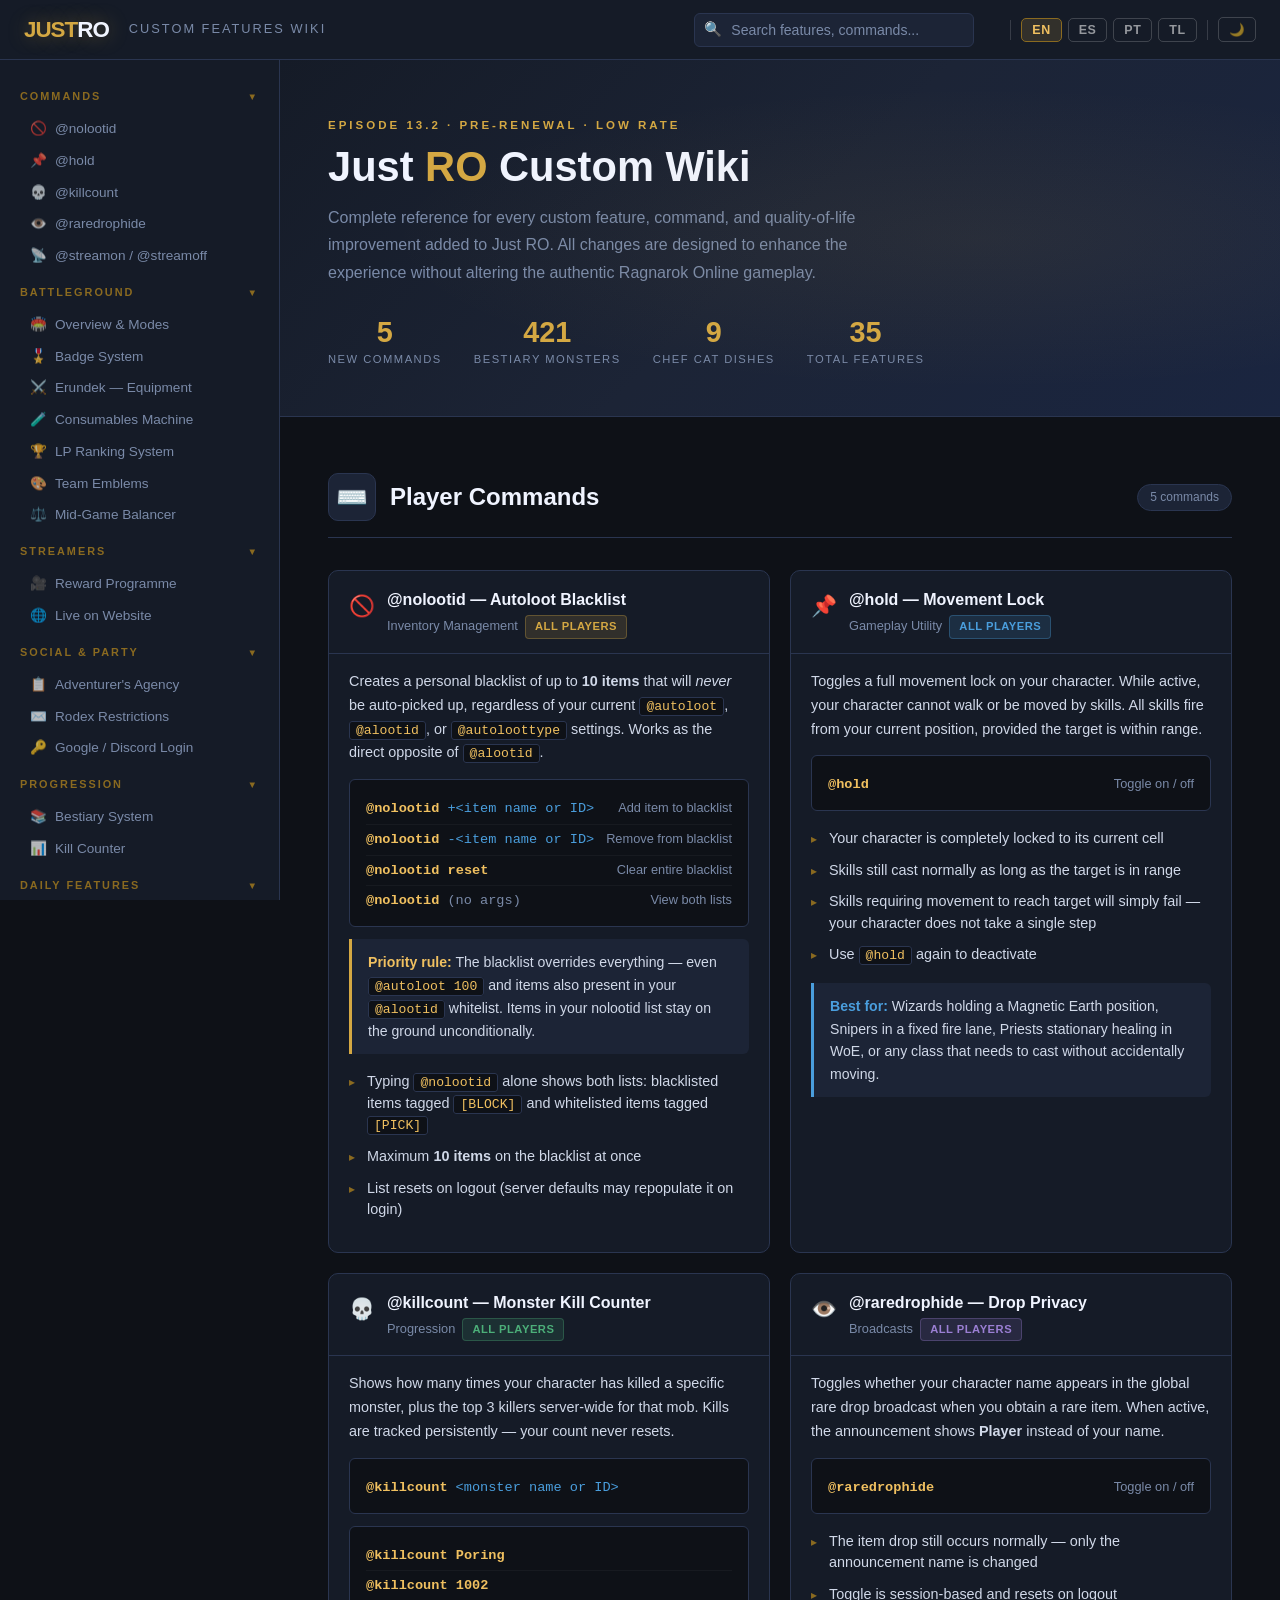
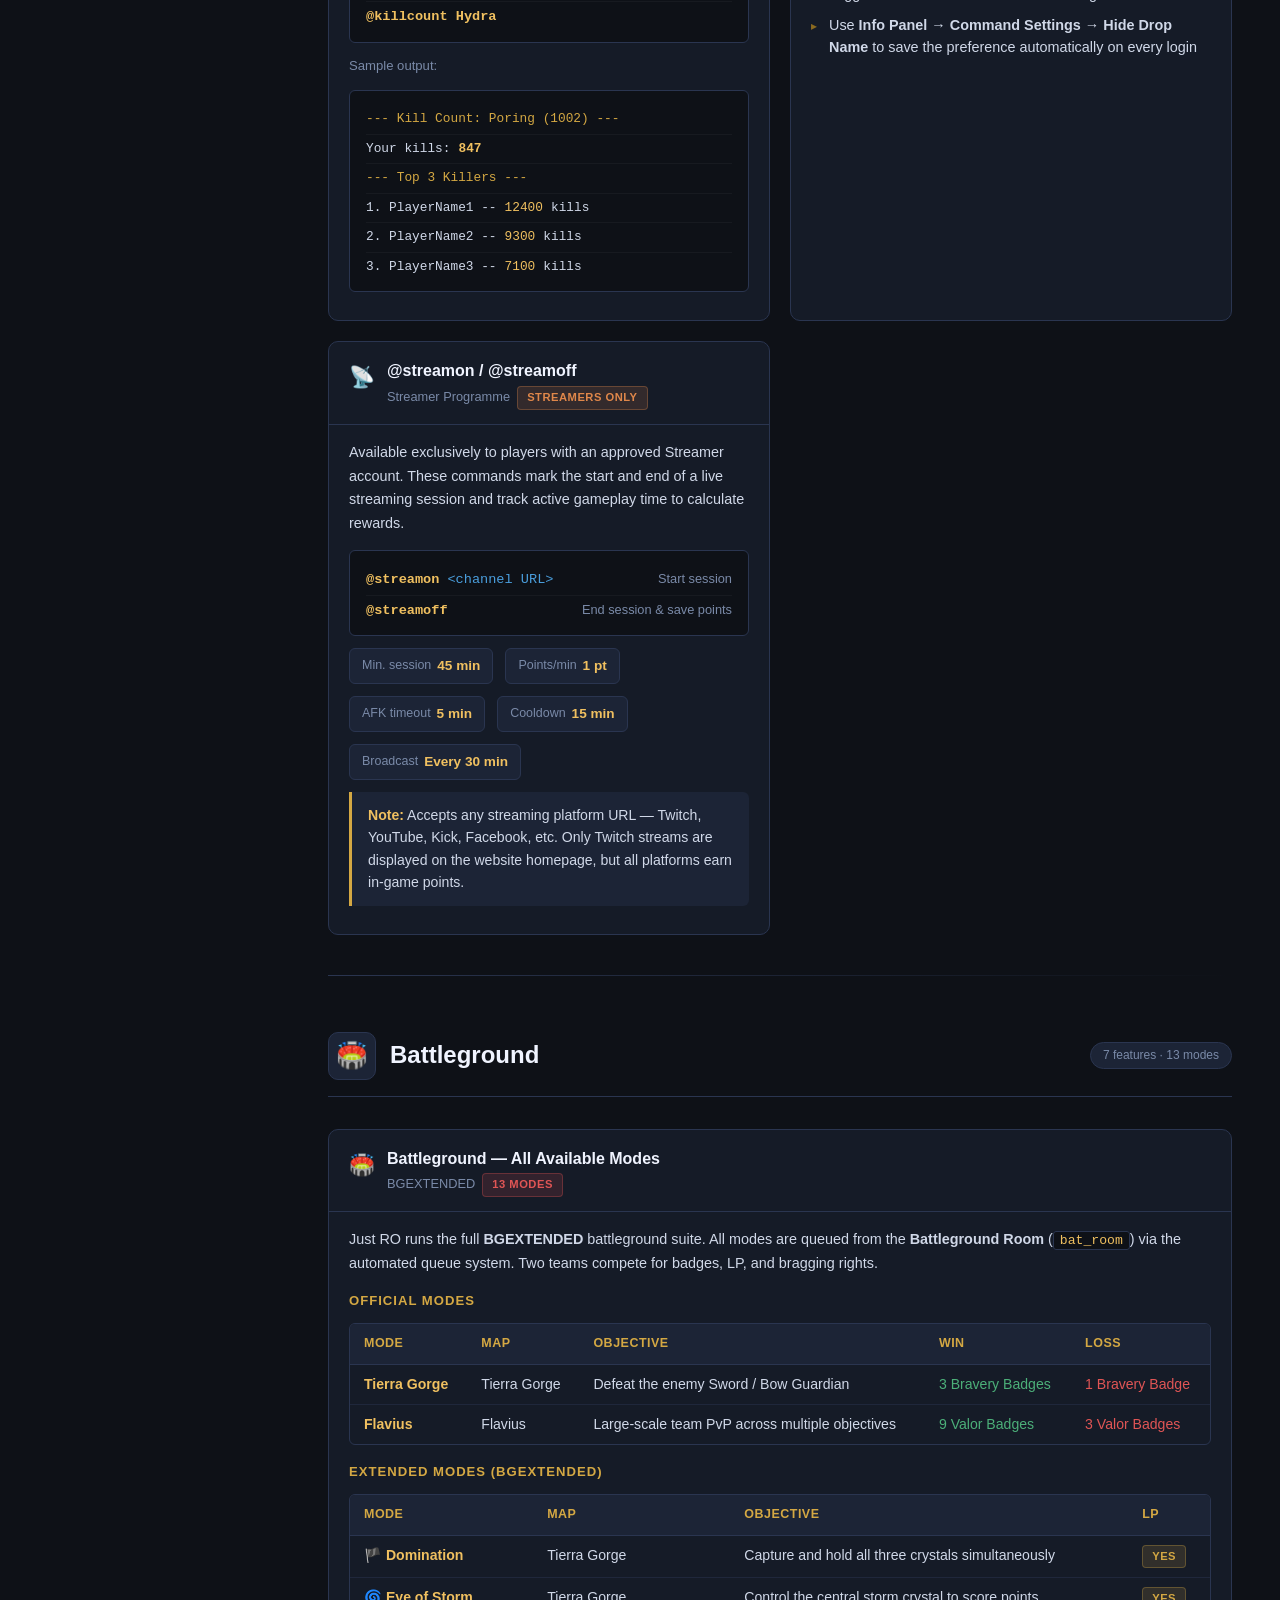
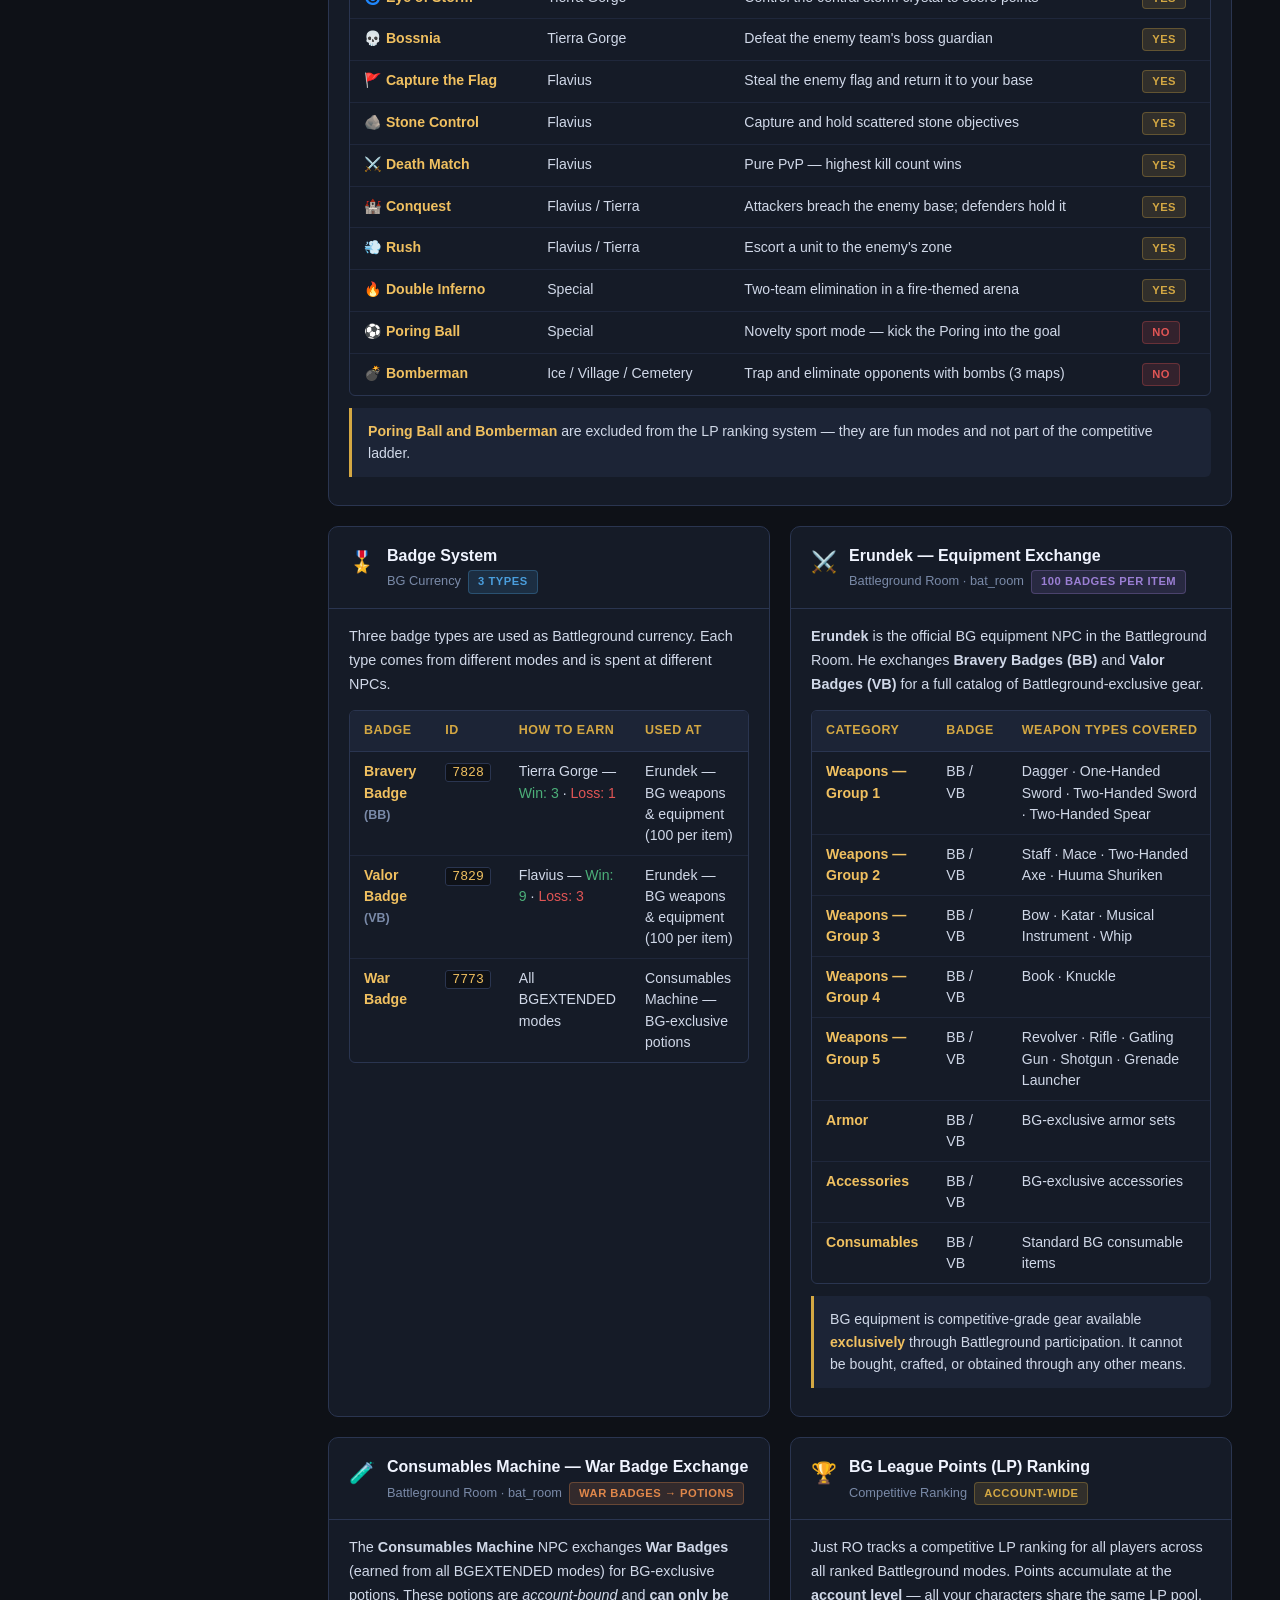
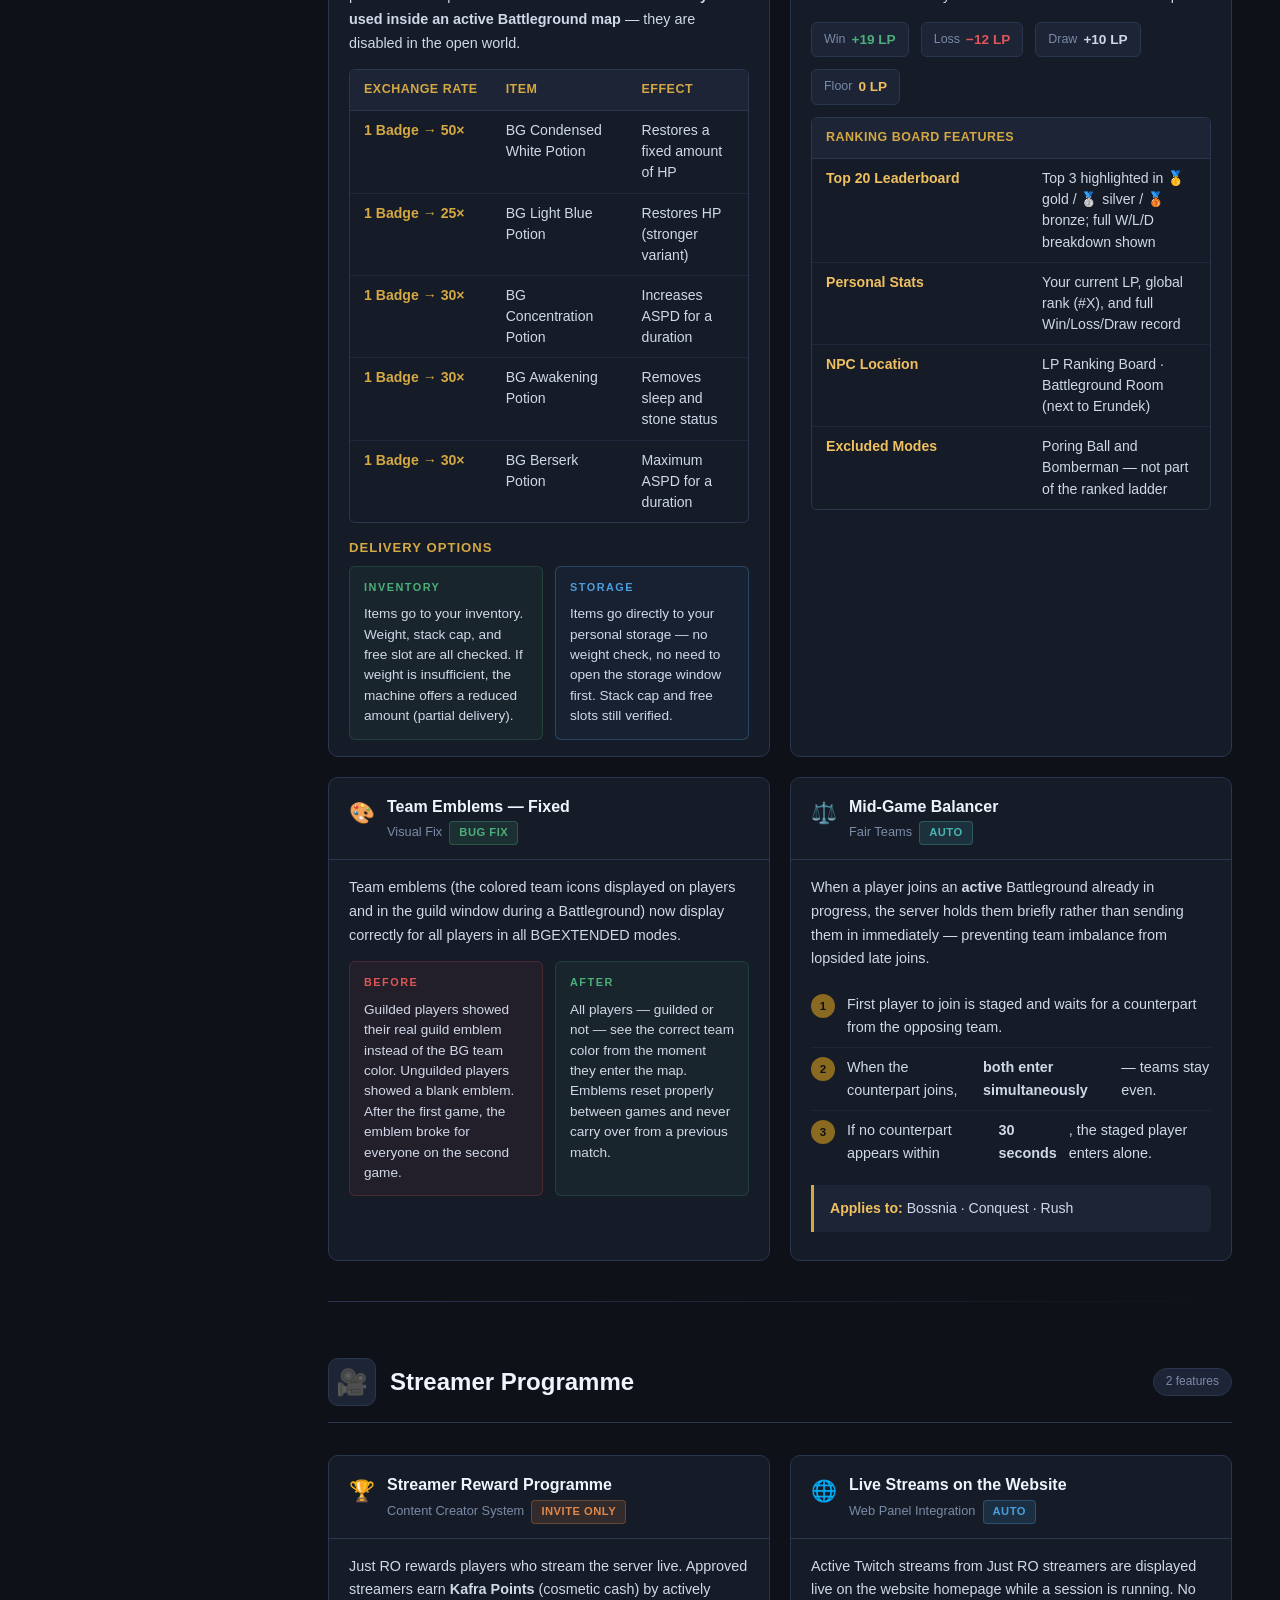
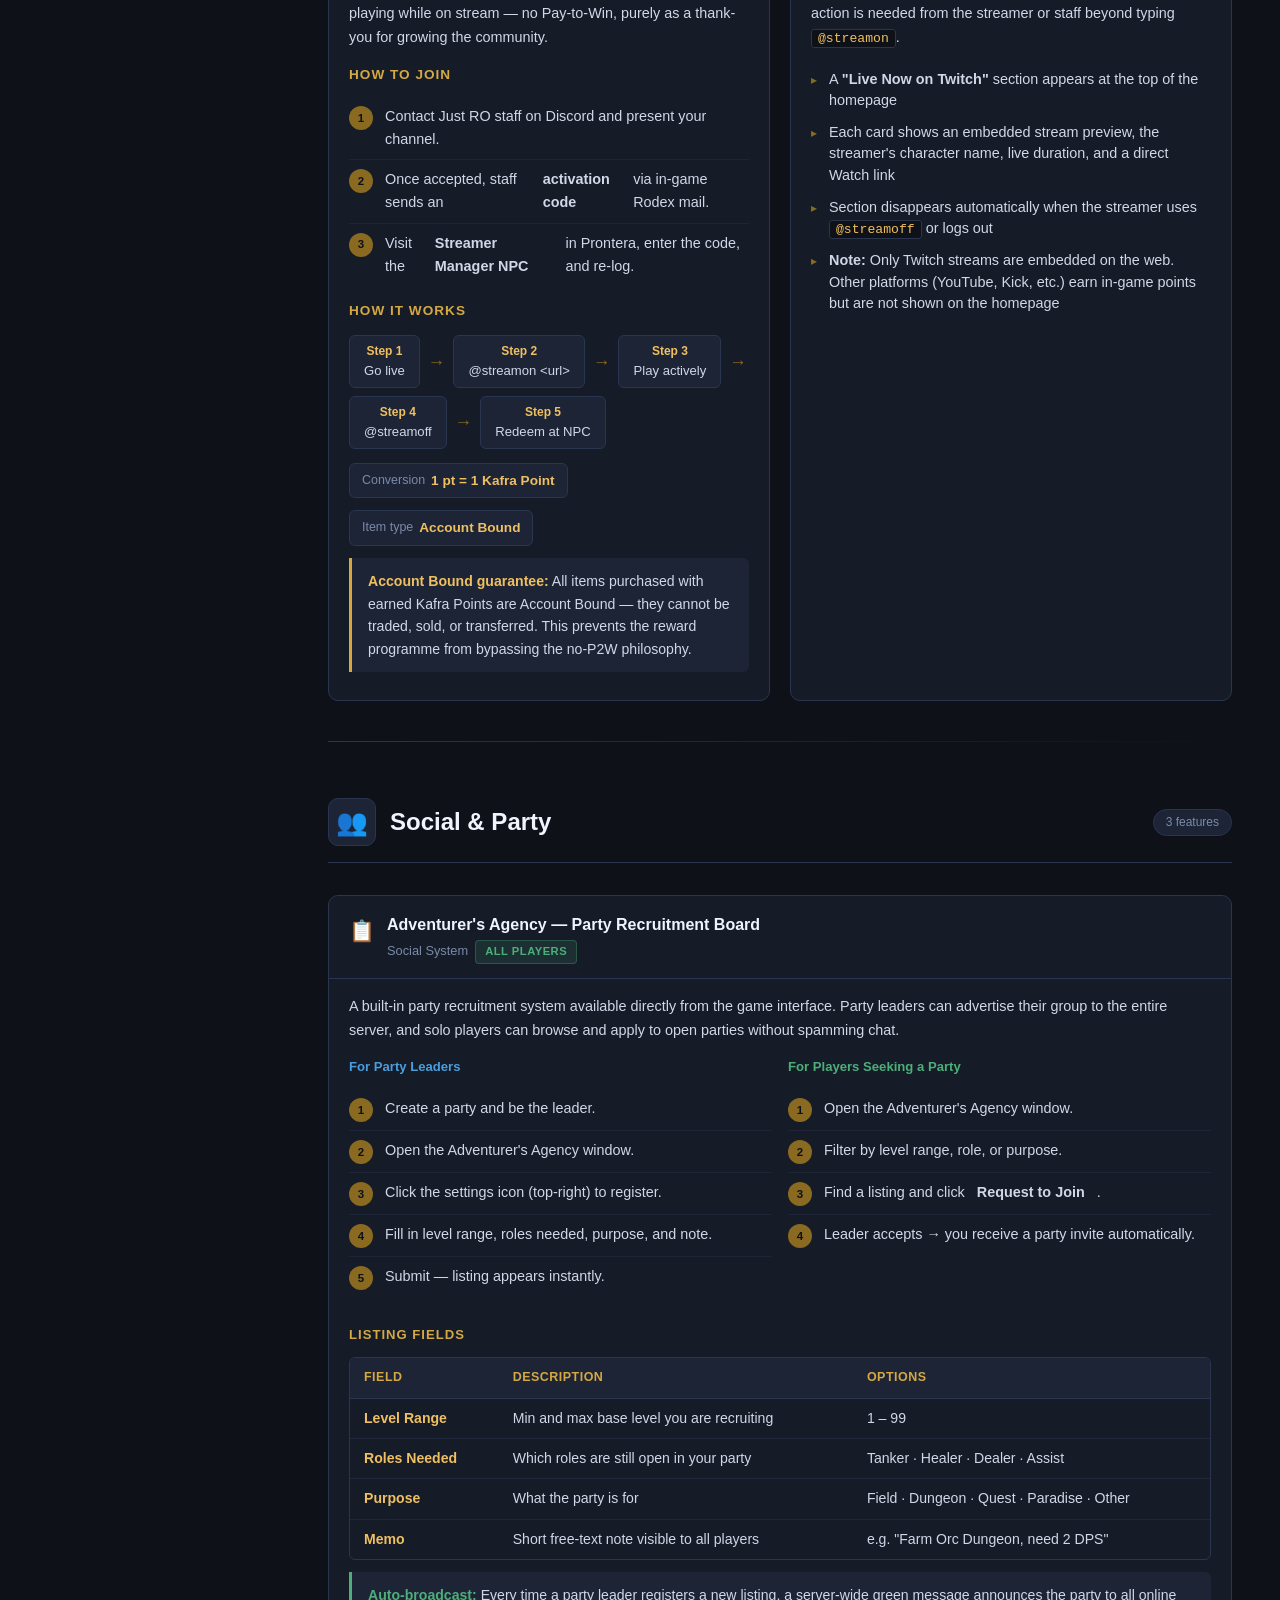
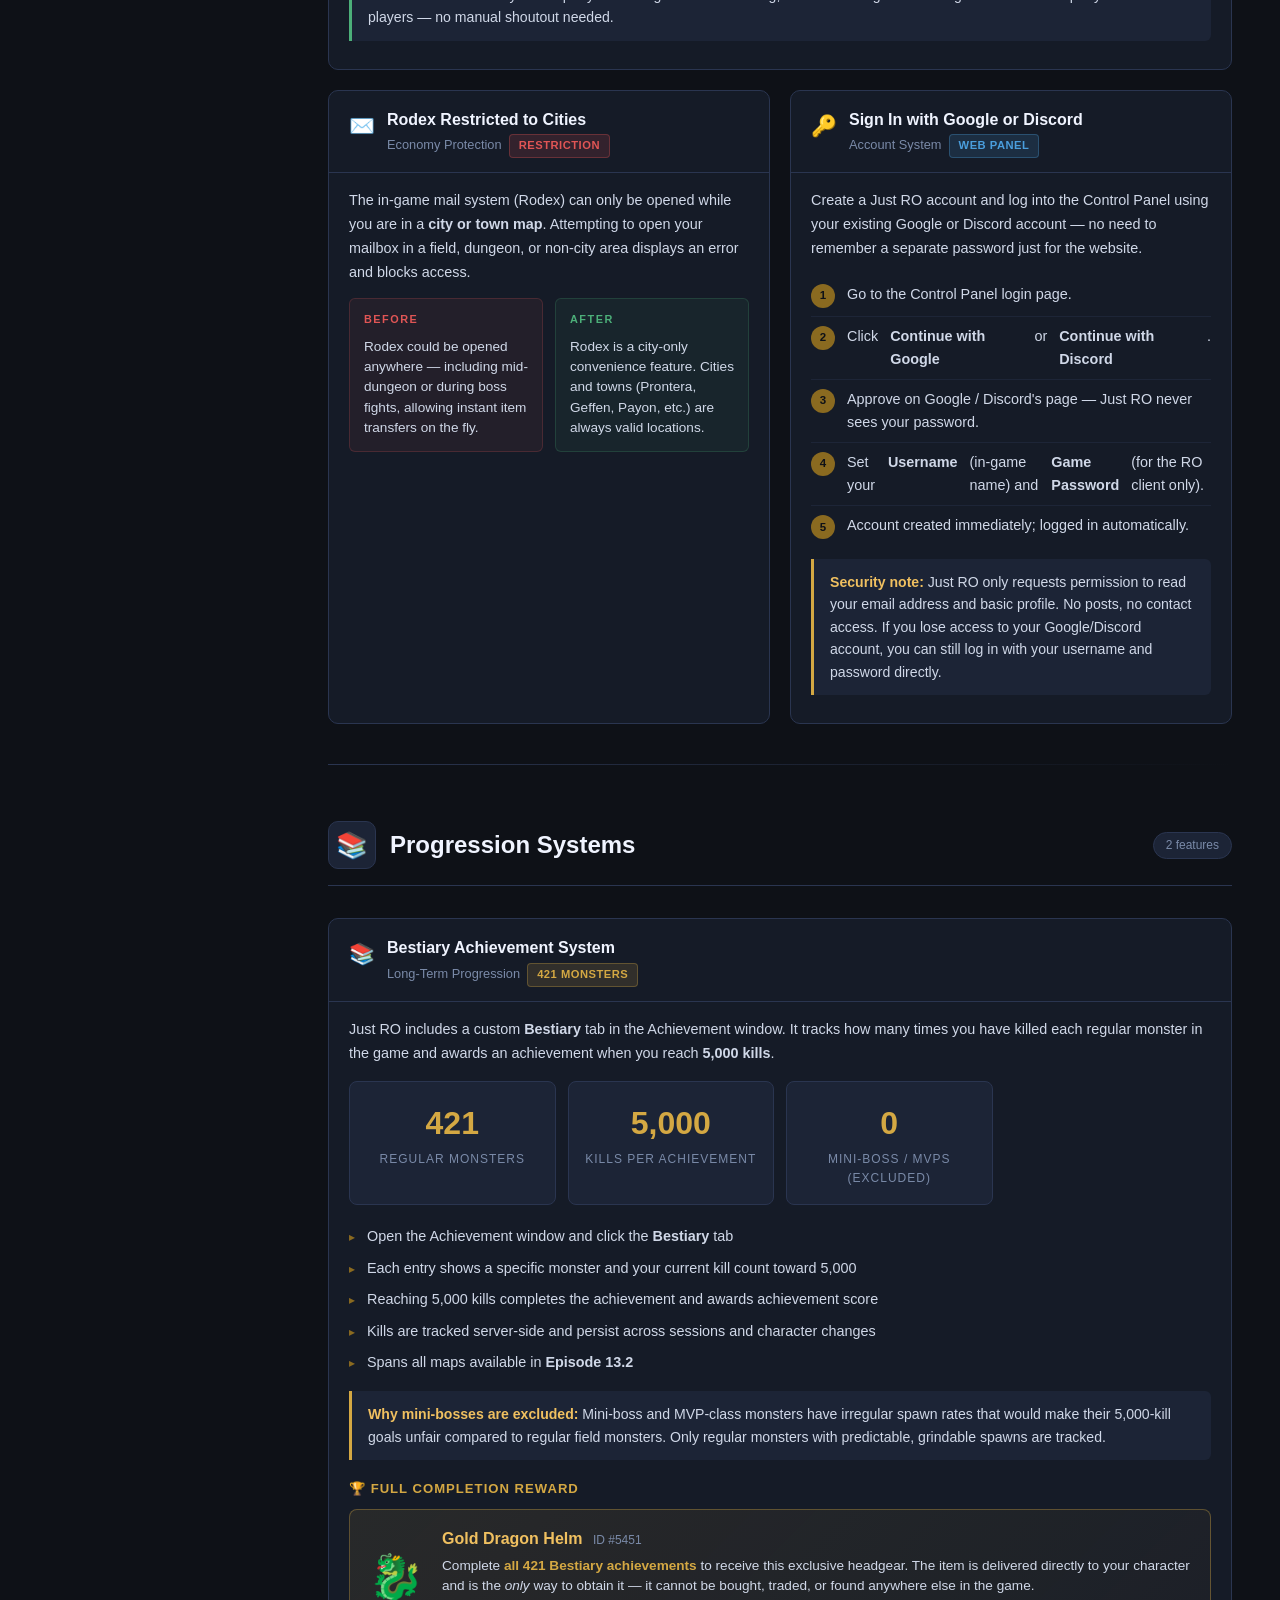
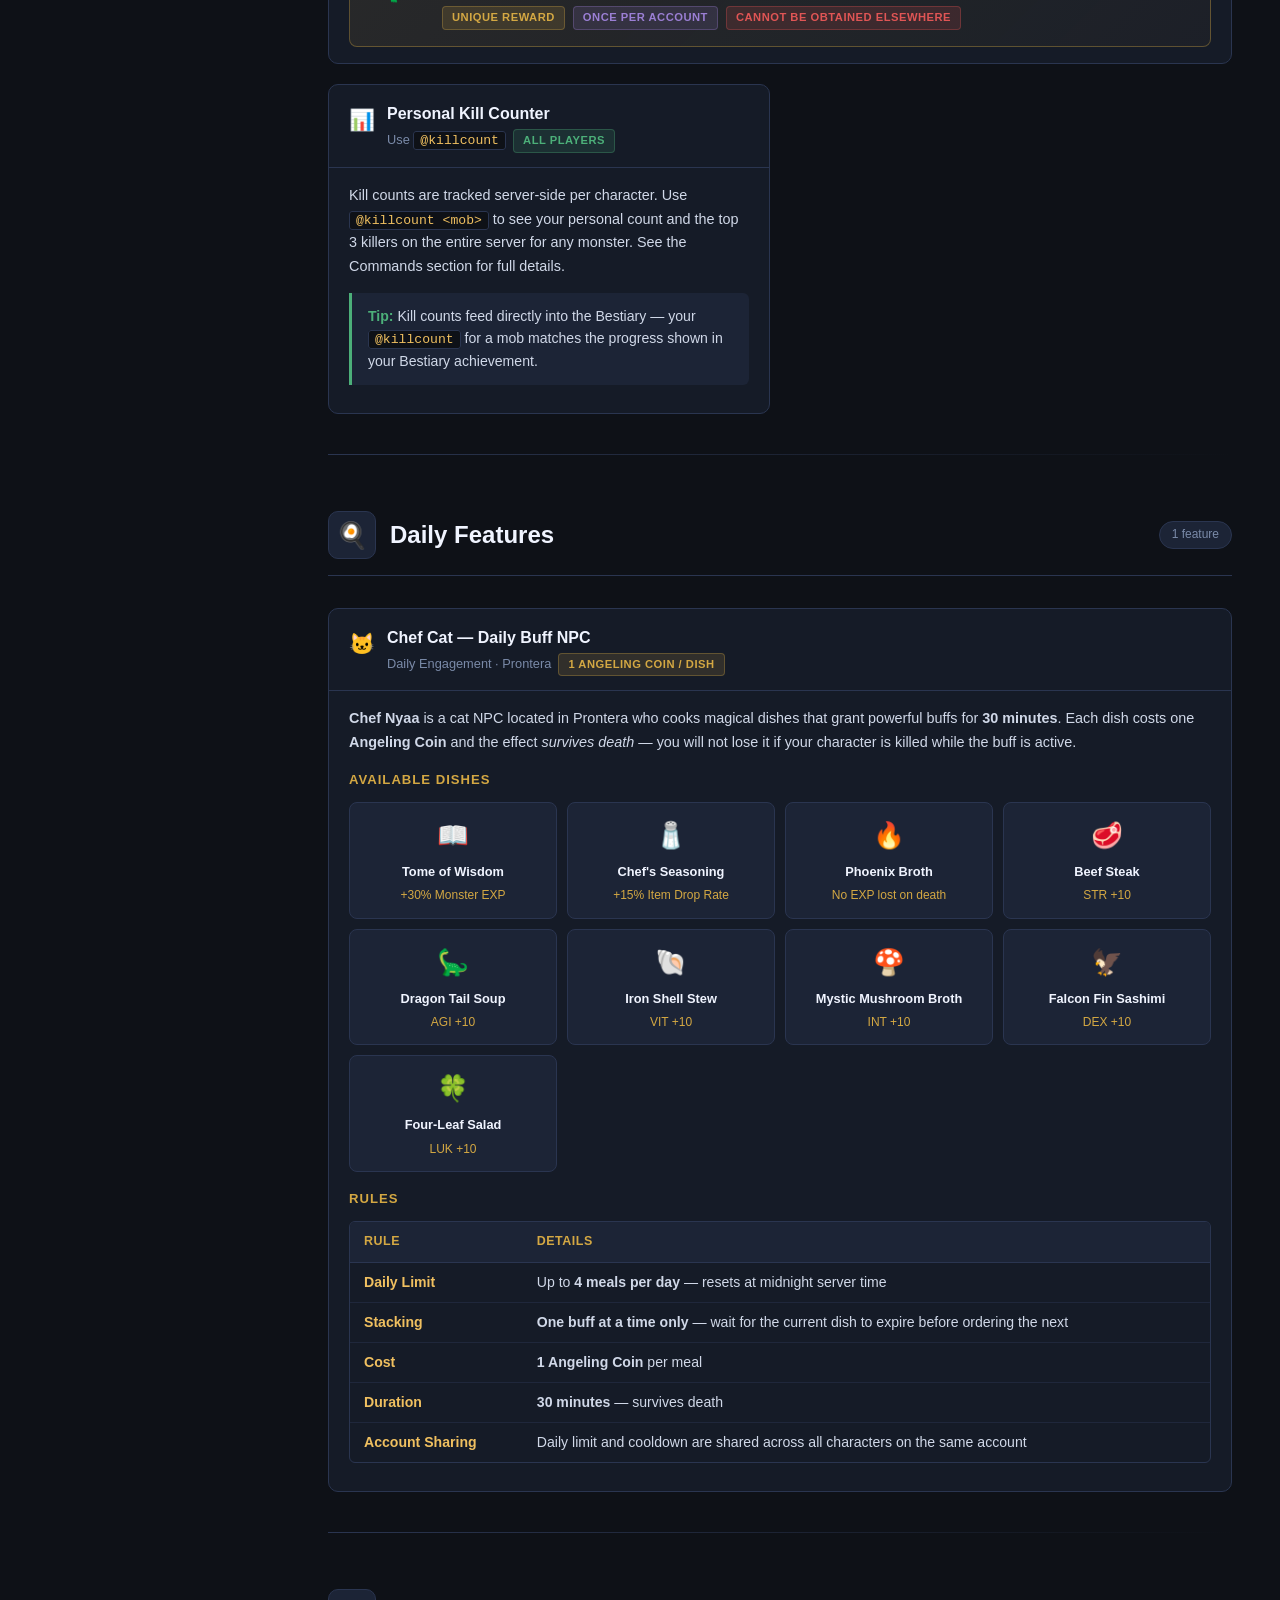
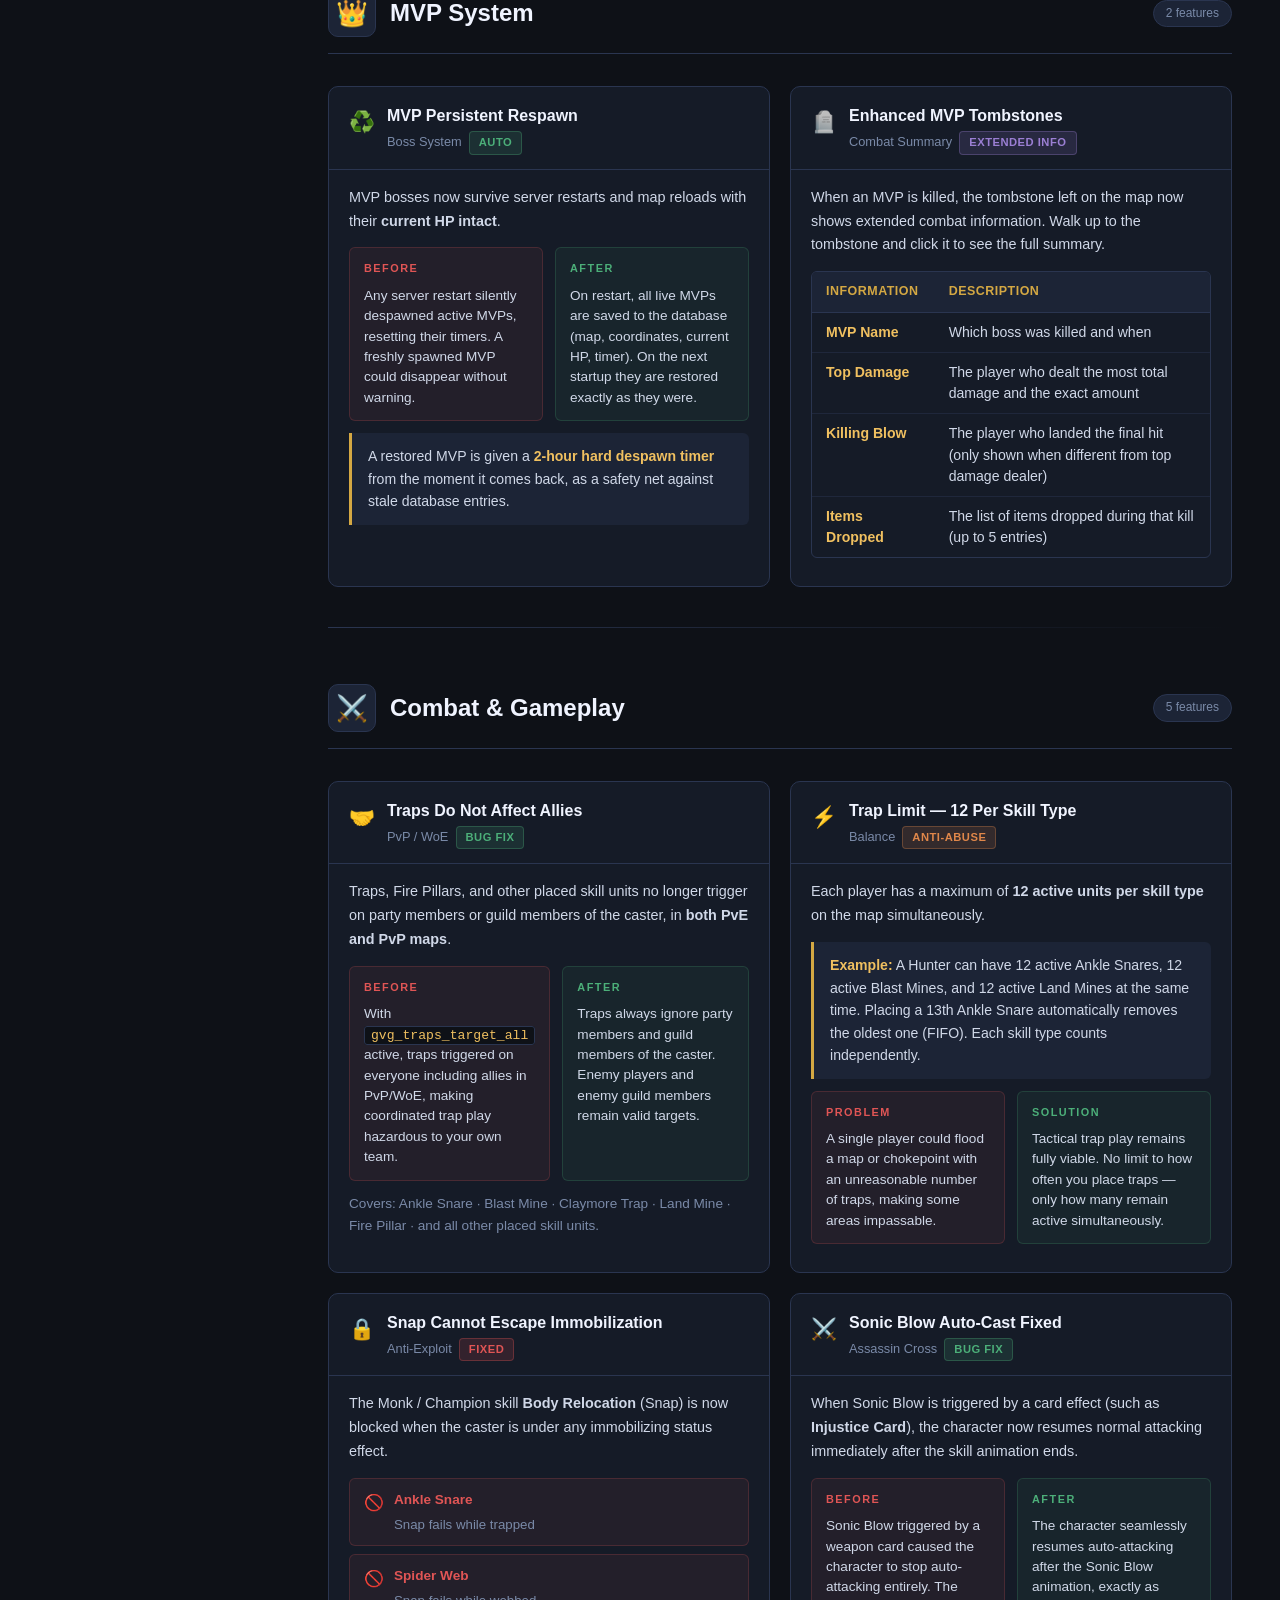
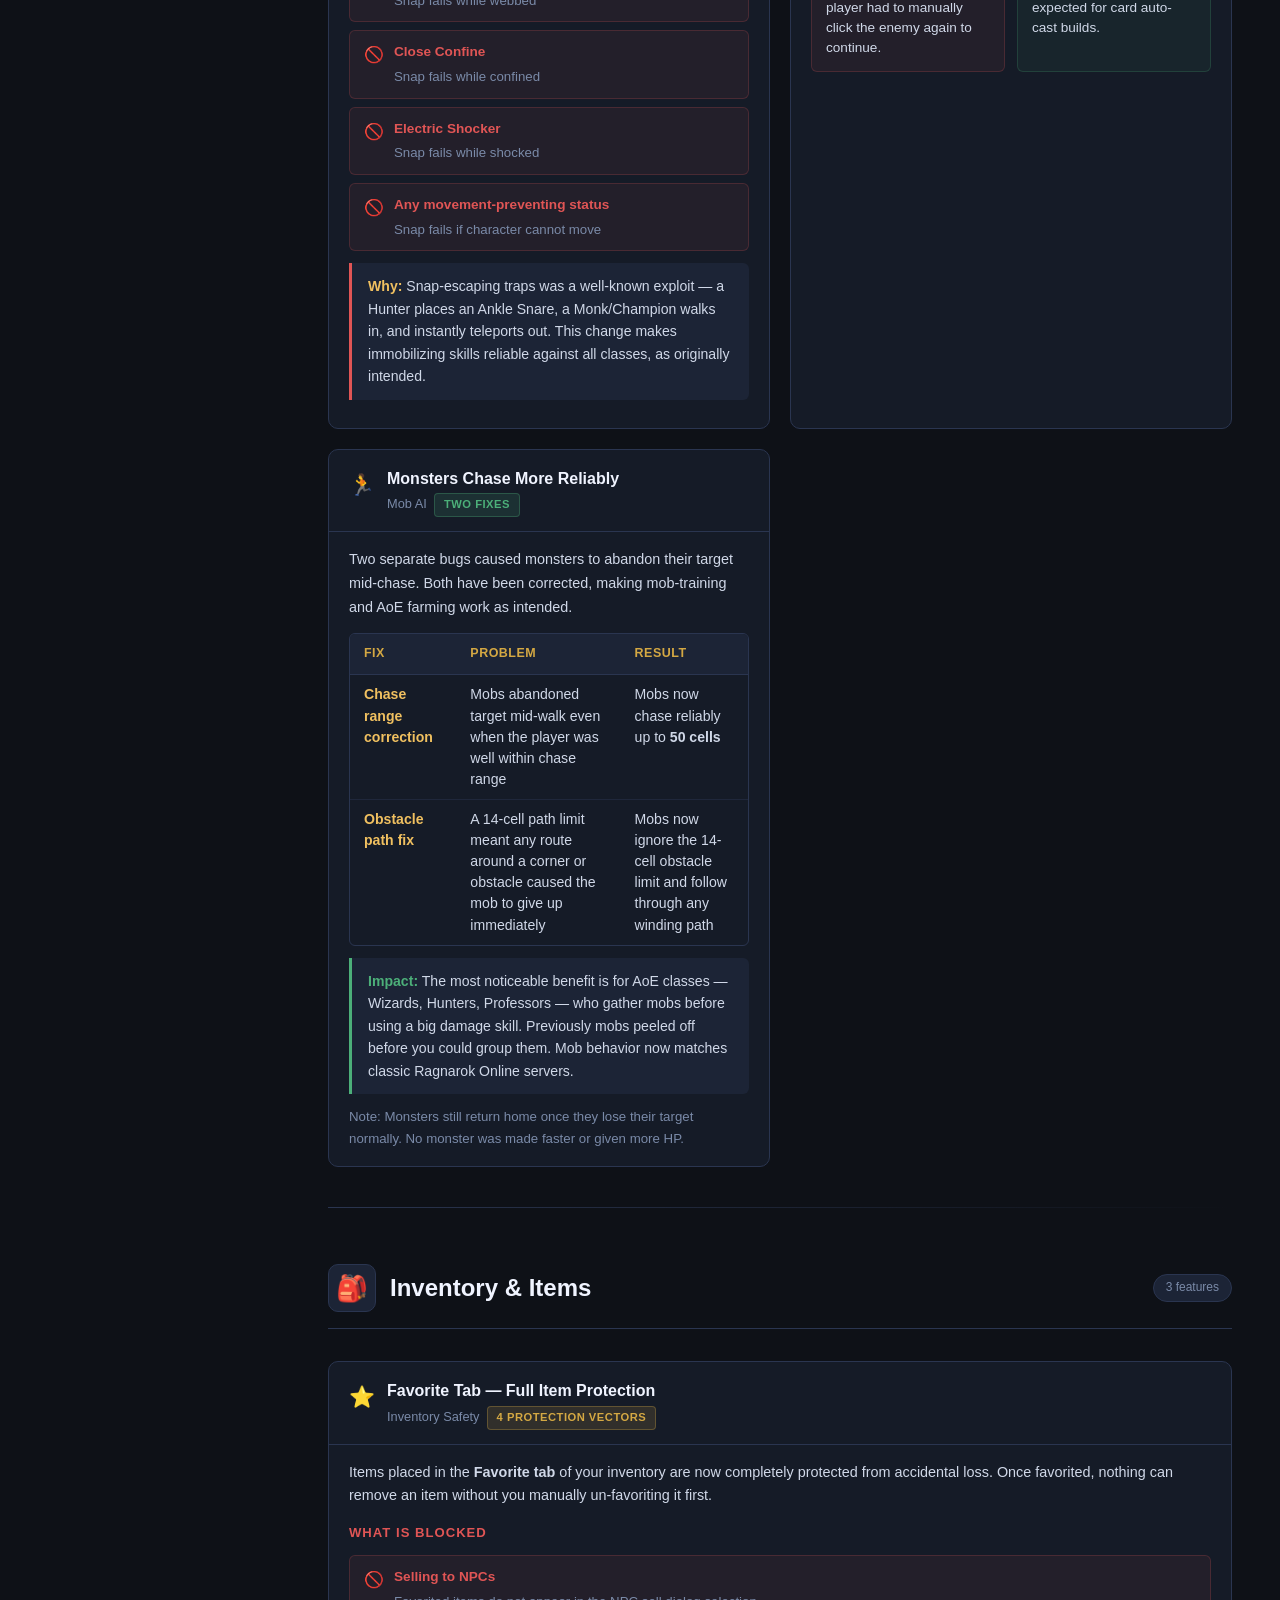
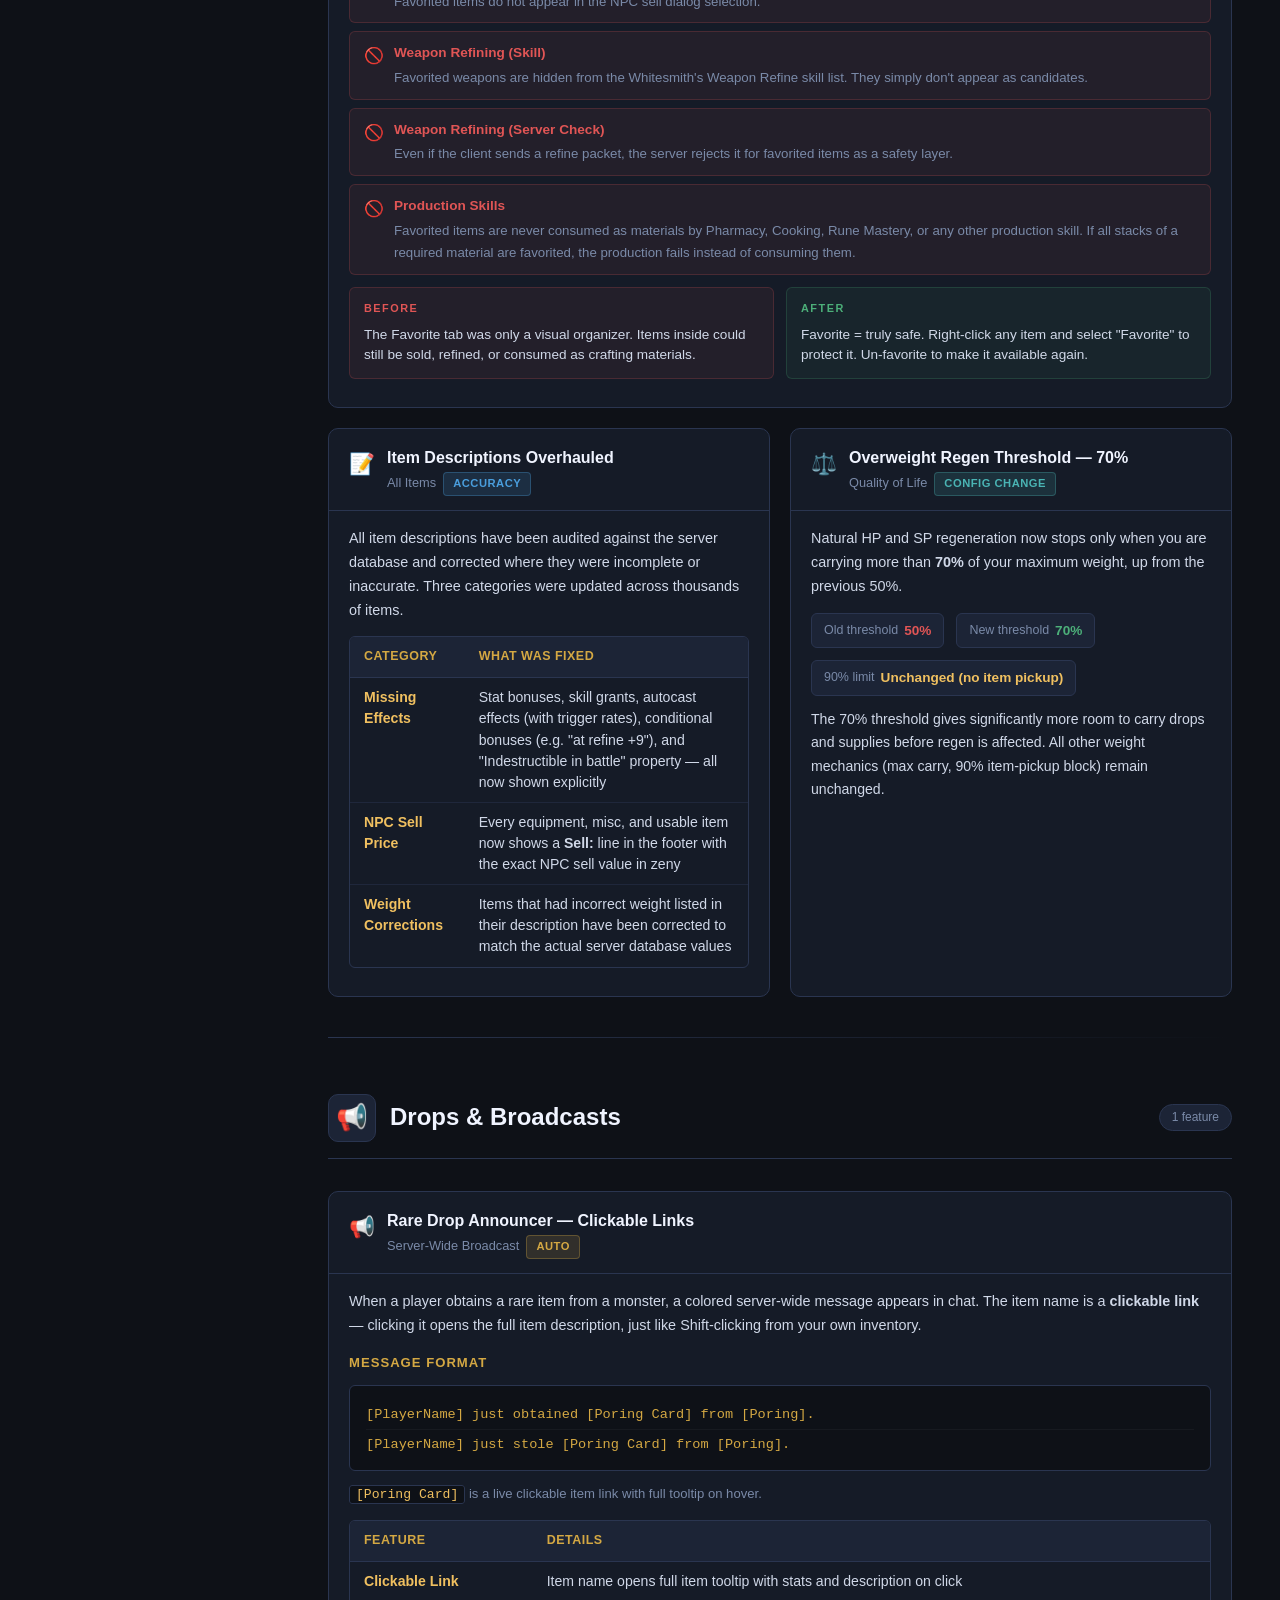
==== commit ff3e868e: "Add files via upload" ====
--- a/JustRO_Custom_Wiki.html
+++ b/JustRO_Custom_Wiki.html
@@ -1,9 +1,10 @@
 <!DOCTYPE html>
-<html lang="en">
+<html lang="en" data-theme="dark">
 <head>
 <meta charset="UTF-8">
 <meta name="viewport" content="width=device-width, initial-scale=1.0">
 <title>Just RO — Custom Features Wiki</title>
+<script src="wiki_i18n.js"></script>
 <style>
 /* ============================================================
    ROOT & RESET
@@ -744,6 +745,112 @@
 }
 
 /* ============================================================
+   LIGHT THEME
+============================================================ */
+[data-theme="light"] {
+  --bg:         #f0f4f8;
+  --bg2:        #ffffff;
+  --bg3:        #e8edf4;
+  --border:     #c8d4e0;
+  --gold:       #8a6410;
+  --gold-light: #6e4f0a;
+  --gold-dim:   #b08820;
+  --blue:       #1e5fa8;
+  --blue-dim:   #1a4a88;
+  --green:      #166534;
+  --red:        #9b1c1c;
+  --purple:     #5521b5;
+  --teal:       #0d6e6e;
+  --orange:     #9a3412;
+  --text:       #1e293b;
+  --text-dim:   #5a7090;
+  --text-bright:#0f172a;
+}
+
+[data-theme="light"] .topbar          { background:#1e293b; border-bottom-color:#334155; }
+[data-theme="light"] .topbar-subtitle { color:rgba(255,255,255,0.55); }
+[data-theme="light"] .search-wrap input { background:#2d3f55; border-color:#3d5470; color:#e2e8f0; }
+[data-theme="light"] .search-wrap input::placeholder { color:rgba(255,255,255,0.35); }
+[data-theme="light"] .lang-btn        { color:rgba(255,255,255,0.65); border-color:rgba(255,255,255,0.15); }
+[data-theme="light"] .lang-btn:hover,
+[data-theme="light"] .lang-btn.active { color:#ffffff; border-color:var(--gold-light); background:rgba(255,255,255,0.1); }
+[data-theme="light"] .theme-btn       { color:rgba(255,255,255,0.65); border-color:rgba(255,255,255,0.15); }
+[data-theme="light"] .theme-btn:hover { color:#ffffff; border-color:rgba(255,255,255,0.4); }
+[data-theme="light"] .search-results  { background:#ffffff; border-color:#c8d4e0; }
+[data-theme="light"] .search-result-item { color:#1e293b; }
+[data-theme="light"] .search-result-item:hover { background:#f0f4f8; color:var(--gold); }
+[data-theme="light"] .sidebar         { background:#ffffff; border-right-color:#c8d4e0; }
+[data-theme="light"] .nav-item        { color:#5a7090; }
+[data-theme="light"] .nav-item:hover  { background:#f0f4f8; color:#1e293b; }
+[data-theme="light"] .nav-item.active { background:rgba(176,136,32,0.1); color:var(--gold); }
+[data-theme="light"] .wiki-hero       { background:linear-gradient(135deg,#1e293b 0%,#1e4577 60%,#1e62a8 100%); }
+[data-theme="light"] .wiki-hero h1,
+[data-theme="light"] .wiki-hero-eyebrow,
+[data-theme="light"] .wiki-hero-desc,
+[data-theme="light"] .hero-stat .hs-label { color:rgba(255,255,255,0.85) !important; }
+[data-theme="light"] .article-card    { background:#ffffff; border-color:#c8d4e0; }
+[data-theme="light"] .article-card:hover { border-color:var(--gold-dim); }
+[data-theme="light"] .article-card-head { border-bottom-color:#e2e8f0; }
+[data-theme="light"] .article-card-head h3 { color:#0f172a; }
+[data-theme="light"] .cmd-block       { background:#f8fafc; border-color:#c8d4e0; }
+[data-theme="light"] .callout         { background:#eff6ff; border-left-color:#1e5fa8; }
+[data-theme="light"] .callout.green   { background:#f0fdf4; }
+[data-theme="light"] .callout.red     { background:#fef2f2; }
+[data-theme="light"] .callout strong  { color:#0f172a; }
+[data-theme="light"] .wiki-table-wrap { border-color:#c8d4e0; }
+[data-theme="light"] .wiki-table      { background:#ffffff; }
+[data-theme="light"] .wiki-table tbody tr:nth-child(even) { background:#f8fafc; }
+[data-theme="light"] .wiki-table tbody tr:hover { background:#eff6ff; }
+[data-theme="light"] .wiki-table td   { border-bottom-color:#e2e8f0; }
+[data-theme="light"] .swot-box,
+[data-theme="light"] .thesis-point,
+[data-theme="light"] .projection-card,
+[data-theme="light"] .revenue-card,
+[data-theme="light"] .summary-card    { background:#ffffff; }
+[data-theme="light"] .stat-chip       { background:#f0f4f8; border-color:#c8d4e0; }
+[data-theme="light"] .dish-card       { background:#f8fafc; border-color:#c8d4e0; }
+[data-theme="light"] .ba-box.before   { background:#fef2f2; }
+[data-theme="light"] .ba-box.after    { background:#f0fdf4; }
+[data-theme="light"] .flow-step       { background:#f8fafc; border-color:#c8d4e0; }
+[data-theme="light"] .block-item      { background:rgba(239,68,68,0.05); }
+[data-theme="light"] .search-active-banner { background:rgba(176,136,32,0.1); border-bottom-color:rgba(176,136,32,0.2); }
+[data-theme="light"] .toc-item        { background:#f8fafc; color:#1e293b; }
+[data-theme="light"] .toc-item:hover  { background:#e8edf4; }
+[data-theme="light"] .back-to-top     { background:#f8fafc; border-color:#c8d4e0; color:#5a7090; }
+[data-theme="light"] .back-to-top:hover { color:var(--gold); border-color:var(--gold-dim); }
+[data-theme="light"] .doc-footer      { background:#1e293b; }
+[data-theme="light"] .wiki-footer     { border-top-color:#c8d4e0; }
+[data-theme="light"] .section-divider { background:linear-gradient(to right,#c8d4e0,transparent); }
+[data-theme="light"] h2               { color:#0f172a; }
+[data-theme="light"] .section-label   { color:#1e5fa8; }
+[data-theme="light"] h3               { color:#0f172a; border-bottom-color:#1e5fa8; }
+[data-theme="light"] code             { background:#f0f4f8; border-color:#c8d4e0; color:#8a6410; }
+
+/* ============================================================
+   LANG / THEME CONTROLS
+============================================================ */
+.topbar-controls { display:flex; align-items:center; gap:6px; margin-left:12px; }
+
+.lang-btn, .theme-btn {
+  background: none;
+  border: 1px solid rgba(255,255,255,0.18);
+  color: rgba(255,255,255,0.55);
+  padding: 4px 10px;
+  border-radius: 5px;
+  cursor: pointer;
+  font-size: 0.78rem;
+  font-weight: 600;
+  letter-spacing: 0.5px;
+  transition: all 0.15s;
+  white-space: nowrap;
+}
+
+.lang-btn:hover, .theme-btn:hover  { color:#fff; border-color:rgba(255,255,255,0.5); }
+.lang-btn.active { color:var(--gold-light); border-color:var(--gold-dim); background:rgba(212,168,67,0.15); }
+
+.controls-sep { width:1px; height:20px; background:rgba(255,255,255,0.15); margin:0 4px; }
+
+/* ============================================================
    RESPONSIVE
 ============================================================ */
 @media (max-width: 900px) {
@@ -781,6 +888,16 @@
     <input type="text" id="searchInput" placeholder="Search features, commands..." autocomplete="off">
     <div class="search-results" id="searchResults"></div>
   </div>
+
+  <div class="topbar-controls">
+    <div class="controls-sep"></div>
+    <button class="lang-btn active" onclick="setLang('en')" id="lb-en">EN</button>
+    <button class="lang-btn" onclick="setLang('es')" id="lb-es">ES</button>
+    <button class="lang-btn" onclick="setLang('pt')" id="lb-pt">PT</button>
+    <button class="lang-btn" onclick="setLang('tl')" id="lb-tl">TL</button>
+    <div class="controls-sep"></div>
+    <button class="theme-btn" id="themeToggle" onclick="toggleTheme()" title="Toggle light/dark mode">🌙</button>
+  </div>
 </header>
 
 <!-- ============================================================
@@ -790,7 +907,7 @@
 
   <div class="nav-section">
     <div class="nav-section-title" onclick="toggleNav(this)">
-      Commands <span class="caret">▼</span>
+      <span data-i18n="nav.commands">Commands</span> <span class="caret">▼</span>
     </div>
     <div class="nav-items">
       <a href="#cmd-nolootid"    class="nav-item"><span class="ni-icon">🚫</span> @nolootid</a>
@@ -803,102 +920,139 @@
 
   <div class="nav-section">
     <div class="nav-section-title" onclick="toggleNav(this)">
-      Streamers <span class="caret">▼</span>
+      <span data-i18n="nav.bg">Battleground</span> <span class="caret">▼</span>
     </div>
     <div class="nav-items">
-      <a href="#stream-programme" class="nav-item"><span class="ni-icon">🎥</span> Reward Programme</a>
-      <a href="#stream-website"   class="nav-item"><span class="ni-icon">🌐</span> Live on Website</a>
+      <a href="#bg-overview"   class="nav-item"><span class="ni-icon">🏟️</span> <span data-i18n="nav.bg.overview">Overview &amp; Modes</span></a>
+      <a href="#bg-badges"     class="nav-item"><span class="ni-icon">🎖️</span> <span data-i18n="nav.bg.badges">Badge System</span></a>
+      <a href="#bg-erundek"    class="nav-item"><span class="ni-icon">⚔️</span> <span data-i18n="nav.bg.erundek">Erundek — Equipment</span></a>
+      <a href="#bg-consumables"class="nav-item"><span class="ni-icon">🧪</span> <span data-i18n="nav.bg.consumables">Consumables Machine</span></a>
+      <a href="#bg-lp"         class="nav-item"><span class="ni-icon">🏆</span> <span data-i18n="nav.bg.lp">LP Ranking System</span></a>
+      <a href="#bg-emblems"    class="nav-item"><span class="ni-icon">🎨</span> <span data-i18n="nav.bg.emblems">Team Emblems</span></a>
+      <a href="#bg-balancer"   class="nav-item"><span class="ni-icon">⚖️</span> <span data-i18n="nav.bg.balancer">Mid-Game Balancer</span></a>
     </div>
   </div>
 
   <div class="nav-section">
     <div class="nav-section-title" onclick="toggleNav(this)">
-      Social & Party <span class="caret">▼</span>
+      <span data-i18n="nav.streamers">Streamers</span> <span class="caret">▼</span>
     </div>
     <div class="nav-items">
-      <a href="#social-agency"    class="nav-item"><span class="ni-icon">📋</span> Adventurer's Agency</a>
-      <a href="#social-rodex"     class="nav-item"><span class="ni-icon">✉️</span> Rodex Restrictions</a>
-      <a href="#social-oauth"     class="nav-item"><span class="ni-icon">🔑</span> Google / Discord Login</a>
+      <a href="#stream-programme" class="nav-item"><span class="ni-icon">🎥</span> <span data-i18n="nav.stream.prog">Reward Programme</span></a>
+      <a href="#stream-website"   class="nav-item"><span class="ni-icon">🌐</span> <span data-i18n="nav.stream.web">Live on Website</span></a>
     </div>
   </div>
 
   <div class="nav-section">
     <div class="nav-section-title" onclick="toggleNav(this)">
-      Progression <span class="caret">▼</span>
+      <span data-i18n="nav.social">Social & Party</span> <span class="caret">▼</span>
     </div>
     <div class="nav-items">
-      <a href="#prog-bestiary"  class="nav-item"><span class="ni-icon">📚</span> Bestiary System</a>
-      <a href="#prog-killcount" class="nav-item"><span class="ni-icon">📊</span> Kill Counter</a>
+      <a href="#social-agency"    class="nav-item"><span class="ni-icon">📋</span> <span data-i18n="nav.social.agency">Adventurer's Agency</span></a>
+      <a href="#social-rodex"     class="nav-item"><span class="ni-icon">✉️</span> <span data-i18n="nav.social.rodex">Rodex Restrictions</span></a>
+      <a href="#social-oauth"     class="nav-item"><span class="ni-icon">🔑</span> <span data-i18n="nav.social.oauth">Google / Discord Login</span></a>
     </div>
   </div>
 
   <div class="nav-section">
     <div class="nav-section-title" onclick="toggleNav(this)">
-      Daily Features <span class="caret">▼</span>
+      <span data-i18n="nav.progression">Progression</span> <span class="caret">▼</span>
     </div>
     <div class="nav-items">
-      <a href="#daily-chef"   class="nav-item"><span class="ni-icon">🍳</span> Chef Cat NPC</a>
+      <a href="#prog-bestiary"  class="nav-item"><span class="ni-icon">📚</span> <span data-i18n="nav.prog.bestiary">Bestiary System</span></a>
+      <a href="#prog-killcount" class="nav-item"><span class="ni-icon">📊</span> <span data-i18n="nav.prog.killcount">Kill Counter</span></a>
     </div>
   </div>
 
   <div class="nav-section">
     <div class="nav-section-title" onclick="toggleNav(this)">
-      MVP System <span class="caret">▼</span>
+      <span data-i18n="nav.daily">Daily Features</span> <span class="caret">▼</span>
     </div>
     <div class="nav-items">
-      <a href="#mvp-respawn"    class="nav-item"><span class="ni-icon">♻️</span> Persistent Respawn</a>
-      <a href="#mvp-tombstones" class="nav-item"><span class="ni-icon">🪦</span> Enhanced Tombstones</a>
+      <a href="#daily-chef"   class="nav-item"><span class="ni-icon">🍳</span> <span data-i18n="nav.daily.chef">Chef Cat NPC</span></a>
     </div>
   </div>
 
   <div class="nav-section">
     <div class="nav-section-title" onclick="toggleNav(this)">
-      Combat & Gameplay <span class="caret">▼</span>
+      <span data-i18n="nav.mvp">MVP System</span> <span class="caret">▼</span>
     </div>
     <div class="nav-items">
-      <a href="#combat-traps"      class="nav-item"><span class="ni-icon">🪤</span> Traps vs Allies Fix</a>
-      <a href="#combat-traplimit"  class="nav-item"><span class="ni-icon">⚡</span> Trap Limit (12 per type)</a>
-      <a href="#combat-snap"       class="nav-item"><span class="ni-icon">🔒</span> Snap While Immobilized</a>
-      <a href="#combat-sonicblow"  class="nav-item"><span class="ni-icon">⚔️</span> Sonic Blow Auto-Cast</a>
-      <a href="#combat-mobchase"   class="nav-item"><span class="ni-icon">🏃</span> Monster Chase Fix</a>
+      <a href="#mvp-respawn"    class="nav-item"><span class="ni-icon">♻️</span> <span data-i18n="nav.mvp.respawn">Persistent Respawn</span></a>
+      <a href="#mvp-tombstones" class="nav-item"><span class="ni-icon">🪦</span> <span data-i18n="nav.mvp.tombstones">Enhanced Tombstones</span></a>
     </div>
   </div>
 
   <div class="nav-section">
     <div class="nav-section-title" onclick="toggleNav(this)">
-      Inventory & Items <span class="caret">▼</span>
+      <span data-i18n="nav.combat">Combat & Gameplay</span> <span class="caret">▼</span>
     </div>
     <div class="nav-items">
-      <a href="#inv-favorite"      class="nav-item"><span class="ni-icon">⭐</span> Favorite Tab Protection</a>
-      <a href="#inv-descriptions"  class="nav-item"><span class="ni-icon">📝</span> Item Descriptions</a>
-      <a href="#inv-overweight"    class="nav-item"><span class="ni-icon">⚖️</span> Overweight Regen (70%)</a>
+      <a href="#combat-traps"      class="nav-item"><span class="ni-icon">🪤</span> <span data-i18n="nav.combat.traps">Traps vs Allies Fix</span></a>
+      <a href="#combat-traplimit"  class="nav-item"><span class="ni-icon">⚡</span> <span data-i18n="nav.combat.traplimit">Trap Limit (12 per type)</span></a>
+      <a href="#combat-snap"       class="nav-item"><span class="ni-icon">🔒</span> <span data-i18n="nav.combat.snap">Snap While Immobilized</span></a>
+      <a href="#combat-sonicblow"  class="nav-item"><span class="ni-icon">⚔️</span> <span data-i18n="nav.combat.sonicblow">Sonic Blow Auto-Cast</span></a>
+      <a href="#combat-mobchase"   class="nav-item"><span class="ni-icon">🏃</span> <span data-i18n="nav.combat.mobchase">Monster Chase Fix</span></a>
     </div>
   </div>
 
   <div class="nav-section">
     <div class="nav-section-title" onclick="toggleNav(this)">
-      Drops & Broadcasts <span class="caret">▼</span>
+      <span data-i18n="nav.inventory">Inventory & Items</span> <span class="caret">▼</span>
     </div>
     <div class="nav-items">
-      <a href="#drops-announcer" class="nav-item"><span class="ni-icon">📢</span> Rare Drop Announcer</a>
+      <a href="#inv-favorite"      class="nav-item"><span class="ni-icon">⭐</span> <span data-i18n="nav.inv.favorite">Favorite Tab Protection</span></a>
+      <a href="#inv-descriptions"  class="nav-item"><span class="ni-icon">📝</span> <span data-i18n="nav.inv.descriptions">Item Descriptions</span></a>
+      <a href="#inv-overweight"    class="nav-item"><span class="ni-icon">⚖️</span> <span data-i18n="nav.inv.overweight">Overweight Regen (70%)</span></a>
     </div>
   </div>
 
   <div class="nav-section">
     <div class="nav-section-title" onclick="toggleNav(this)">
-      Pets & Companions <span class="caret">▼</span>
+      <span data-i18n="nav.drops">Drops & Broadcasts</span> <span class="caret">▼</span>
     </div>
     <div class="nav-items">
-      <a href="#pet-autofeed" class="nav-item"><span class="ni-icon">🐾</span> Pet Auto-Feed</a>
+      <a href="#drops-announcer" class="nav-item"><span class="ni-icon">📢</span> <span data-i18n="nav.drops.announcer">Rare Drop Announcer</span></a>
     </div>
   </div>
 
   <div class="nav-section">
     <div class="nav-section-title" onclick="toggleNav(this)">
-      Quality of Life <span class="caret">▼</span>
+      <span data-i18n="nav.pets">Pets & Companions</span> <span class="caret">▼</span>
     </div>
     <div class="nav-items">
-      <a href="#qol-dialog" class="nav-item"><span class="ni-icon">💬</span> NPC Dialog Timeout</a>
+      <a href="#pet-autofeed" class="nav-item"><span class="ni-icon">🐾</span> <span data-i18n="nav.pet.autofeed">Pet Auto-Feed</span></a>
+    </div>
+  </div>
+
+  <div class="nav-section">
+    <div class="nav-section-title" onclick="toggleNav(this)">
+      <span data-i18n="nav.infopanel">Info Panel</span> <span class="caret">▼</span>
+    </div>
+    <div class="nav-items">
+      <a href="#infopanel-main"    class="nav-item"><span class="ni-icon">📊</span> <span data-i18n="nav.info.main">Info Panel Overview</span></a>
+      <a href="#infopanel-account" class="nav-item"><span class="ni-icon">👤</span> <span data-i18n="nav.info.account">Account Info</span></a>
+      <a href="#infopanel-cmds"    class="nav-item"><span class="ni-icon">⚙️</span> <span data-i18n="nav.info.cmds">Command Settings</span></a>
+      <a href="#infopanel-guide"   class="nav-item"><span class="ni-icon">🗺️</span> <span data-i18n="nav.info.guide">Where to Level</span></a>
+    </div>
+  </div>
+
+  <div class="nav-section">
+    <div class="nav-section-title" onclick="toggleNav(this)">
+      <span data-i18n="nav.dailyquests">Daily Quests</span> <span class="caret">▼</span>
+    </div>
+    <div class="nav-items">
+      <a href="#daily-adventure" class="nav-item"><span class="ni-icon">⚔️</span> <span data-i18n="nav.dq.adventure">Adventure Board</span></a>
+      <a href="#daily-scrap"     class="nav-item"><span class="ni-icon">🧺</span> <span data-i18n="nav.dq.scrap">Scrap Collector</span></a>
+    </div>
+  </div>
+
+  <div class="nav-section">
+    <div class="nav-section-title" onclick="toggleNav(this)">
+      <span data-i18n="nav.qol">Quality of Life</span> <span class="caret">▼</span>
+    </div>
+    <div class="nav-items">
+      <a href="#qol-dialog" class="nav-item"><span class="ni-icon">💬</span> <span data-i18n="nav.qol.dialog">NPC Dialog Timeout</span></a>
     </div>
   </div>
 
@@ -911,14 +1065,14 @@
 
   <!-- HERO -->
   <div class="wiki-hero" id="top">
-    <div class="wiki-hero-eyebrow">Episode 13.2 · Pre-Renewal · Low Rate</div>
-    <h1>Just <span>RO</span> Custom Wiki</h1>
-    <p class="wiki-hero-desc">Complete reference for every custom feature, command, and quality-of-life improvement added to Just RO. All changes are designed to enhance the experience without altering the authentic Ragnarok Online gameplay.</p>
+    <div class="wiki-hero-eyebrow" data-i18n="hero.eyebrow">Episode 13.2 · Pre-Renewal · Low Rate</div>
+    <h1 data-i18n="hero.title">Just <span>RO</span> Custom Wiki</h1>
+    <p class="wiki-hero-desc" data-i18n="hero.desc">Complete reference for every custom feature, command, and quality-of-life improvement added to Just RO. All changes are designed to enhance the experience without altering the authentic Ragnarok Online gameplay.</p>
     <div class="hero-stats">
-      <div class="hero-stat"><div class="hs-num">5</div><div class="hs-label">New Commands</div></div>
-      <div class="hero-stat"><div class="hs-num">421</div><div class="hs-label">Bestiary Monsters</div></div>
-      <div class="hero-stat"><div class="hs-num">9</div><div class="hs-label">Chef Cat Dishes</div></div>
-      <div class="hero-stat"><div class="hs-num">21</div><div class="hs-label">Total Features</div></div>
+      <div class="hero-stat"><div class="hs-num">5</div><div class="hs-label" data-i18n="hero.stat.commands">New Commands</div></div>
+      <div class="hero-stat"><div class="hs-num">421</div><div class="hs-label" data-i18n="hero.stat.bestiary">Bestiary Monsters</div></div>
+      <div class="hero-stat"><div class="hs-num">9</div><div class="hs-label" data-i18n="hero.stat.dishes">Chef Cat Dishes</div></div>
+      <div class="hero-stat"><div class="hs-num">35</div><div class="hs-label" data-i18n="hero.stat.total">Total Features</div></div>
     </div>
   </div>
 
@@ -941,8 +1095,8 @@
     <div class="wiki-section" id="sec-commands" data-search-section="Commands">
       <div class="wiki-section-header">
         <div class="wiki-section-icon">⌨️</div>
-        <h2>Player Commands</h2>
-        <span class="section-count">5 commands</span>
+        <h2 data-i18n="sec.commands.title">Player Commands</h2>
+        <span class="section-count" data-i18n="sec.commands.count">5 commands</span>
       </div>
 
       <div class="article-grid">
@@ -952,12 +1106,12 @@
           <div class="article-card-head">
             <div class="article-card-icon">🚫</div>
             <div>
-              <h3>@nolootid — Autoloot Blacklist</h3>
-              <div class="subtitle">Inventory Management &nbsp;<span class="badge badge-gold">All Players</span></div>
-            </div>
-          </div>
-          <div class="article-card-body">
-            <p>Creates a personal blacklist of up to <strong>10 items</strong> that will <em>never</em> be auto-picked up, regardless of your current <code>@autoloot</code>, <code>@alootid</code>, or <code>@autoloottype</code> settings. Works as the direct opposite of <code>@alootid</code>.</p>
+              <h3 data-i18n="card.nolootid.title">@nolootid — Autoloot Blacklist</h3>
+              <div class="subtitle"><span data-i18n="card.nolootid.sub">Inventory Management</span> &nbsp;<span class="badge badge-gold" data-i18n="lbl.allplayers">All Players</span></div>
+            </div>
+          </div>
+          <div class="article-card-body">
+            <p data-i18n="card.nolootid.p1">Creates a personal blacklist of up to <strong>10 items</strong> that will <em>never</em> be auto-picked up, regardless of your current <code>@autoloot</code>, <code>@alootid</code>, or <code>@autoloottype</code> settings. Works as the direct opposite of <code>@alootid</code>.</p>
             <div class="cmd-block">
               <div class="cmd-line">
                 <span class="cmd-syntax">@nolootid</span>
@@ -979,7 +1133,7 @@
                 <span class="cmd-desc">View both lists</span>
               </div>
             </div>
-            <div class="callout">
+            <div class="callout" data-i18n="callout.nolootid">
               <strong>Priority rule:</strong> The blacklist overrides everything — even <code>@autoloot 100</code> and items also present in your <code>@alootid</code> whitelist. Items in your nolootid list stay on the ground unconditionally.
             </div>
             <ul class="bullet-list">
@@ -995,12 +1149,12 @@
           <div class="article-card-head">
             <div class="article-card-icon">📌</div>
             <div>
-              <h3>@hold — Movement Lock</h3>
-              <div class="subtitle">Gameplay Utility &nbsp;<span class="badge badge-blue">All Players</span></div>
-            </div>
-          </div>
-          <div class="article-card-body">
-            <p>Toggles a full movement lock on your character. While active, your character cannot walk or be moved by skills. All skills fire from your current position, provided the target is within range.</p>
+              <h3 data-i18n="card.hold.title">@hold — Movement Lock</h3>
+              <div class="subtitle"><span data-i18n="card.hold.sub">Gameplay Utility</span> &nbsp;<span class="badge badge-blue" data-i18n="lbl.allplayers">All Players</span></div>
+            </div>
+          </div>
+          <div class="article-card-body">
+            <p data-i18n="card.hold.p1">Toggles a full movement lock on your character. While active, your character cannot walk or be moved by skills. All skills fire from your current position, provided the target is within range.</p>
             <div class="cmd-block">
               <div class="cmd-line">
                 <span class="cmd-syntax">@hold</span>
@@ -1013,7 +1167,7 @@
               <li>Skills requiring movement to reach target will simply fail — your character does not take a single step</li>
               <li>Use <code>@hold</code> again to deactivate</li>
             </ul>
-            <div class="callout blue">
+            <div class="callout blue" data-i18n="callout.hold">
               <strong>Best for:</strong> Wizards holding a Magnetic Earth position, Snipers in a fixed fire lane, Priests stationary healing in WoE, or any class that needs to cast without accidentally moving.
             </div>
           </div>
@@ -1024,12 +1178,12 @@
           <div class="article-card-head">
             <div class="article-card-icon">💀</div>
             <div>
-              <h3>@killcount — Monster Kill Counter</h3>
-              <div class="subtitle">Progression &nbsp;<span class="badge badge-green">All Players</span></div>
-            </div>
-          </div>
-          <div class="article-card-body">
-            <p>Shows how many times your character has killed a specific monster, plus the top 3 killers server-wide for that mob. Kills are tracked persistently — your count never resets.</p>
+              <h3 data-i18n="card.killcount.title">@killcount — Monster Kill Counter</h3>
+              <div class="subtitle"><span data-i18n="card.killcount.sub">Progression</span> &nbsp;<span class="badge badge-green" data-i18n="lbl.allplayers">All Players</span></div>
+            </div>
+          </div>
+          <div class="article-card-body">
+            <p data-i18n="card.killcount.p1">Shows how many times your character has killed a specific monster, plus the top 3 killers server-wide for that mob. Kills are tracked persistently — your count never resets.</p>
             <div class="cmd-block">
               <div class="cmd-line">
                 <span class="cmd-syntax">@killcount</span>
@@ -1058,12 +1212,12 @@
           <div class="article-card-head">
             <div class="article-card-icon">👁️</div>
             <div>
-              <h3>@raredrophide — Drop Privacy</h3>
-              <div class="subtitle">Broadcasts &nbsp;<span class="badge badge-purple">All Players</span></div>
-            </div>
-          </div>
-          <div class="article-card-body">
-            <p>Toggles whether your character name appears in the global rare drop broadcast when you obtain a rare item. When active, the announcement shows <strong>Player</strong> instead of your name.</p>
+              <h3 data-i18n="card.raredrophide.title">@raredrophide — Drop Privacy</h3>
+              <div class="subtitle"><span data-i18n="card.raredrophide.sub">Broadcasts</span> &nbsp;<span class="badge badge-purple" data-i18n="lbl.allplayers">All Players</span></div>
+            </div>
+          </div>
+          <div class="article-card-body">
+            <p data-i18n="card.raredrophide.p1">Toggles whether your character name appears in the global rare drop broadcast when you obtain a rare item. When active, the announcement shows <strong>Player</strong> instead of your name.</p>
             <div class="cmd-block">
               <div class="cmd-line">
                 <span class="cmd-syntax">@raredrophide</span>
@@ -1083,12 +1237,12 @@
           <div class="article-card-head">
             <div class="article-card-icon">📡</div>
             <div>
-              <h3>@streamon / @streamoff</h3>
-              <div class="subtitle">Streamer Programme &nbsp;<span class="badge badge-orange">Streamers Only</span></div>
-            </div>
-          </div>
-          <div class="article-card-body">
-            <p>Available exclusively to players with an approved Streamer account. These commands mark the start and end of a live streaming session and track active gameplay time to calculate rewards.</p>
+              <h3 data-i18n="card.streamon.title">@streamon / @streamoff</h3>
+              <div class="subtitle"><span data-i18n="card.streamon.sub">Streamer Programme</span> &nbsp;<span class="badge badge-orange" data-i18n="lbl.streamersonly">Streamers Only</span></div>
+            </div>
+          </div>
+          <div class="article-card-body">
+            <p data-i18n="card.streamon.p1">Available exclusively to players with an approved Streamer account. These commands mark the start and end of a live streaming session and track active gameplay time to calculate rewards.</p>
             <div class="cmd-block">
               <div class="cmd-line">
                 <span class="cmd-syntax">@streamon</span>
@@ -1101,13 +1255,13 @@
               </div>
             </div>
             <div class="stat-row">
-              <div class="stat-chip"><span class="sc-label">Min. session</span><span class="sc-val">45 min</span></div>
-              <div class="stat-chip"><span class="sc-label">Points/min</span><span class="sc-val">1 pt</span></div>
-              <div class="stat-chip"><span class="sc-label">AFK timeout</span><span class="sc-val">5 min</span></div>
-              <div class="stat-chip"><span class="sc-label">Cooldown</span><span class="sc-val">15 min</span></div>
-              <div class="stat-chip"><span class="sc-label">Broadcast</span><span class="sc-val">Every 30 min</span></div>
-            </div>
-            <div class="callout">
+              <div class="stat-chip"><span class="sc-label" data-i18n="lbl.minSession">Min. session</span><span class="sc-val">45 min</span></div>
+              <div class="stat-chip"><span class="sc-label" data-i18n="lbl.pointsMin">Points/min</span><span class="sc-val">1 pt</span></div>
+              <div class="stat-chip"><span class="sc-label" data-i18n="lbl.afkTimeout">AFK timeout</span><span class="sc-val">5 min</span></div>
+              <div class="stat-chip"><span class="sc-label" data-i18n="lbl.cooldown">Cooldown</span><span class="sc-val">15 min</span></div>
+              <div class="stat-chip"><span class="sc-label" data-i18n="lbl.broadcast">Broadcast</span><span class="sc-val">Every 30 min</span></div>
+            </div>
+            <div class="callout" data-i18n="callout.streamon">
               <strong>Note:</strong> Accepts any streaming platform URL — Twitch, YouTube, Kick, Facebook, etc. Only Twitch streams are displayed on the website homepage, but all platforms earn in-game points.
             </div>
           </div>
@@ -1115,6 +1269,263 @@
 
       </div><!-- /article-grid commands -->
     </div><!-- /sec-commands -->
+
+    <!-- ========================================================
+         SECTION: BATTLEGROUND
+    ======================================================== -->
+    <div class="section-divider"></div>
+    <div class="wiki-section" id="sec-bg" data-search-section="Battleground BG PvP">
+      <div class="wiki-section-header">
+        <div class="wiki-section-icon">🏟️</div>
+        <h2 data-i18n="sec.bg.title">Battleground</h2>
+        <span class="section-count" data-i18n="sec.bg.count">7 features · 13 modes</span>
+      </div>
+
+      <!-- Overview & Modes -->
+      <div class="article-grid wide">
+        <div class="article-card" id="bg-overview" data-search-tags="battleground BG modes tierra gorge flavius domination eye of storm bossnia capture the flag stone control death match conquest rush poring ball bomberman double inferno BGEXTENDED queue">
+          <div class="article-card-head">
+            <div class="article-card-icon">🏟️</div>
+            <div>
+              <h3 data-i18n="card.bgoverview.title">Battleground — All Available Modes</h3>
+              <div class="subtitle">BGEXTENDED &nbsp;<span class="badge badge-red">13 Modes</span></div>
+            </div>
+          </div>
+          <div class="article-card-body">
+            <p data-i18n="card.bgoverview.p1">Just RO runs the full <strong>BGEXTENDED</strong> battleground suite. All modes are queued from the <strong>Battleground Room</strong> (<code>bat_room</code>) via the automated queue system. Two teams compete for badges, LP, and bragging rights.</p>
+
+            <h4 style="margin:14px 0 8px;color:var(--gold);font-size:0.82rem;text-transform:uppercase;letter-spacing:1px" data-i18n="h.officialModes">Official Modes</h4>
+            <div class="wiki-table-wrap">
+              <table class="wiki-table">
+                <thead><tr><th data-i18n="th.mode">Mode</th><th data-i18n="th.map">Map</th><th data-i18n="th.objective">Objective</th><th data-i18n="lbl.win">Win</th><th data-i18n="lbl.loss">Loss</th></tr></thead>
+                <tbody>
+                  <tr><td>Tierra Gorge</td><td>Tierra Gorge</td><td>Defeat the enemy Sword / Bow Guardian</td><td style="color:var(--green)">3 Bravery Badges</td><td style="color:var(--red)">1 Bravery Badge</td></tr>
+                  <tr><td>Flavius</td><td>Flavius</td><td>Large-scale team PvP across multiple objectives</td><td style="color:var(--green)">9 Valor Badges</td><td style="color:var(--red)">3 Valor Badges</td></tr>
+                </tbody>
+              </table>
+            </div>
+
+            <h4 style="margin:16px 0 8px;color:var(--gold);font-size:0.82rem;text-transform:uppercase;letter-spacing:1px" data-i18n="h.extendedModes">Extended Modes (BGEXTENDED)</h4>
+            <div class="wiki-table-wrap">
+              <table class="wiki-table">
+                <thead><tr><th data-i18n="th.mode">Mode</th><th data-i18n="th.map">Map</th><th data-i18n="th.objective">Objective</th><th data-i18n="th.lp">LP</th></tr></thead>
+                <tbody>
+                  <tr><td>🏴 Domination</td><td>Tierra Gorge</td><td>Capture and hold all three crystals simultaneously</td><td><span class="badge badge-gold">Yes</span></td></tr>
+                  <tr><td>🌀 Eye of Storm</td><td>Tierra Gorge</td><td>Control the central storm crystal to score points</td><td><span class="badge badge-gold">Yes</span></td></tr>
+                  <tr><td>💀 Bossnia</td><td>Tierra Gorge</td><td>Defeat the enemy team's boss guardian</td><td><span class="badge badge-gold">Yes</span></td></tr>
+                  <tr><td>🚩 Capture the Flag</td><td>Flavius</td><td>Steal the enemy flag and return it to your base</td><td><span class="badge badge-gold">Yes</span></td></tr>
+                  <tr><td>🪨 Stone Control</td><td>Flavius</td><td>Capture and hold scattered stone objectives</td><td><span class="badge badge-gold">Yes</span></td></tr>
+                  <tr><td>⚔️ Death Match</td><td>Flavius</td><td>Pure PvP — highest kill count wins</td><td><span class="badge badge-gold">Yes</span></td></tr>
+                  <tr><td>🏰 Conquest</td><td>Flavius / Tierra</td><td>Attackers breach the enemy base; defenders hold it</td><td><span class="badge badge-gold">Yes</span></td></tr>
+                  <tr><td>💨 Rush</td><td>Flavius / Tierra</td><td>Escort a unit to the enemy's zone</td><td><span class="badge badge-gold">Yes</span></td></tr>
+                  <tr><td>🔥 Double Inferno</td><td>Special</td><td>Two-team elimination in a fire-themed arena</td><td><span class="badge badge-gold">Yes</span></td></tr>
+                  <tr><td>⚽ Poring Ball</td><td>Special</td><td>Novelty sport mode — kick the Poring into the goal</td><td><span class="badge badge-red">No</span></td></tr>
+                  <tr><td>💣 Bomberman</td><td>Ice / Village / Cemetery</td><td>Trap and eliminate opponents with bombs (3 maps)</td><td><span class="badge badge-red">No</span></td></tr>
+                </tbody>
+              </table>
+            </div>
+            <div class="callout" data-i18n="callout.bgmodes" style="margin-top:10px">
+              <strong>Poring Ball and Bomberman</strong> are excluded from the LP ranking system — they are fun modes and not part of the competitive ladder.
+            </div>
+          </div>
+        </div>
+      </div>
+
+      <!-- Badge System -->
+      <div class="article-grid" style="margin-top:20px">
+        <div class="article-card" id="bg-badges" data-search-tags="badge bravery valor war 7828 7829 7773 tierra gorge flavius earn win loss currency battleground">
+          <div class="article-card-head">
+            <div class="article-card-icon">🎖️</div>
+            <div>
+              <h3 data-i18n="card.bgbadges.title">Badge System</h3>
+              <div class="subtitle">BG Currency &nbsp;<span class="badge badge-blue">3 Types</span></div>
+            </div>
+          </div>
+          <div class="article-card-body">
+            <p data-i18n="card.bgbadges.p1">Three badge types are used as Battleground currency. Each type comes from different modes and is spent at different NPCs.</p>
+            <div class="wiki-table-wrap">
+              <table class="wiki-table">
+                <thead><tr><th data-i18n="th.badge">Badge</th><th data-i18n="th.id">ID</th><th data-i18n="th.howToEarn">How to Earn</th><th data-i18n="th.usedAt">Used At</th></tr></thead>
+                <tbody>
+                  <tr>
+                    <td>Bravery Badge <span style="color:var(--text-dim);font-size:0.78rem">(BB)</span></td>
+                    <td><code>7828</code></td>
+                    <td>Tierra Gorge — <span style="color:var(--green)">Win: 3</span> · <span style="color:var(--red)">Loss: 1</span></td>
+                    <td>Erundek — BG weapons &amp; equipment (100 per item)</td>
+                  </tr>
+                  <tr>
+                    <td>Valor Badge <span style="color:var(--text-dim);font-size:0.78rem">(VB)</span></td>
+                    <td><code>7829</code></td>
+                    <td>Flavius — <span style="color:var(--green)">Win: 9</span> · <span style="color:var(--red)">Loss: 3</span></td>
+                    <td>Erundek — BG weapons &amp; equipment (100 per item)</td>
+                  </tr>
+                  <tr>
+                    <td>War Badge</td>
+                    <td><code>7773</code></td>
+                    <td>All BGEXTENDED modes</td>
+                    <td>Consumables Machine — BG-exclusive potions</td>
+                  </tr>
+                </tbody>
+              </table>
+            </div>
+          </div>
+        </div>
+
+        <!-- Erundek -->
+        <div class="article-card" id="bg-erundek" data-search-tags="erundek equipment exchange bravery valor badge weapon armor accessory 100 badges BG gear">
+          <div class="article-card-head">
+            <div class="article-card-icon">⚔️</div>
+            <div>
+              <h3 data-i18n="card.bgerundek.title">Erundek — Equipment Exchange</h3>
+              <div class="subtitle">Battleground Room · bat_room &nbsp;<span class="badge badge-purple">100 badges per item</span></div>
+            </div>
+          </div>
+          <div class="article-card-body">
+            <p data-i18n="card.bgerundek.p1"><strong>Erundek</strong> is the official BG equipment NPC in the Battleground Room. He exchanges <strong>Bravery Badges (BB)</strong> and <strong>Valor Badges (VB)</strong> for a full catalog of Battleground-exclusive gear.</p>
+            <div class="wiki-table-wrap">
+              <table class="wiki-table">
+                <thead><tr><th data-i18n="th.category">Category</th><th data-i18n="th.badge">Badge</th><th data-i18n="th.weaponTypes">Weapon Types Covered</th></tr></thead>
+                <tbody>
+                  <tr><td>Weapons — Group 1</td><td>BB / VB</td><td>Dagger · One-Handed Sword · Two-Handed Sword · Two-Handed Spear</td></tr>
+                  <tr><td>Weapons — Group 2</td><td>BB / VB</td><td>Staff · Mace · Two-Handed Axe · Huuma Shuriken</td></tr>
+                  <tr><td>Weapons — Group 3</td><td>BB / VB</td><td>Bow · Katar · Musical Instrument · Whip</td></tr>
+                  <tr><td>Weapons — Group 4</td><td>BB / VB</td><td>Book · Knuckle</td></tr>
+                  <tr><td>Weapons — Group 5</td><td>BB / VB</td><td>Revolver · Rifle · Gatling Gun · Shotgun · Grenade Launcher</td></tr>
+                  <tr><td>Armor</td><td>BB / VB</td><td>BG-exclusive armor sets</td></tr>
+                  <tr><td>Accessories</td><td>BB / VB</td><td>BG-exclusive accessories</td></tr>
+                  <tr><td>Consumables</td><td>BB / VB</td><td>Standard BG consumable items</td></tr>
+                </tbody>
+              </table>
+            </div>
+            <div class="callout" data-i18n="callout.bgerundek" style="margin-top:10px">
+              BG equipment is competitive-grade gear available <strong>exclusively</strong> through Battleground participation. It cannot be bought, crafted, or obtained through any other means.
+            </div>
+          </div>
+        </div>
+      </div>
+
+      <!-- Consumables Machine -->
+      <div class="article-grid" style="margin-top:20px">
+        <div class="article-card" id="bg-consumables" data-search-tags="consumables machine war badge exchange potion BG condensed white light blue concentration awakening berserk account bound only usable battleground map">
+          <div class="article-card-head">
+            <div class="article-card-icon">🧪</div>
+            <div>
+              <h3 data-i18n="card.bgcons.title">Consumables Machine — War Badge Exchange</h3>
+              <div class="subtitle">Battleground Room · bat_room &nbsp;<span class="badge badge-orange">War Badges → Potions</span></div>
+            </div>
+          </div>
+          <div class="article-card-body">
+            <p data-i18n="card.bgcons.p1">The <strong>Consumables Machine</strong> NPC exchanges <strong>War Badges</strong> (earned from all BGEXTENDED modes) for BG-exclusive potions. These potions are <em>account-bound</em> and <strong>can only be used inside an active Battleground map</strong> — they are disabled in the open world.</p>
+
+            <div class="wiki-table-wrap">
+              <table class="wiki-table">
+                <thead><tr><th data-i18n="th.exchangeRate">Exchange Rate</th><th data-i18n="th.item">Item</th><th data-i18n="th.effect">Effect</th></tr></thead>
+                <tbody>
+                  <tr><td style="color:var(--gold)">1 Badge → 50×</td><td>BG Condensed White Potion</td><td>Restores a fixed amount of HP</td></tr>
+                  <tr><td style="color:var(--gold)">1 Badge → 25×</td><td>BG Light Blue Potion</td><td>Restores HP (stronger variant)</td></tr>
+                  <tr><td style="color:var(--gold)">1 Badge → 30×</td><td>BG Concentration Potion</td><td>Increases ASPD for a duration</td></tr>
+                  <tr><td style="color:var(--gold)">1 Badge → 30×</td><td>BG Awakening Potion</td><td>Removes sleep and stone status</td></tr>
+                  <tr><td style="color:var(--gold)">1 Badge → 30×</td><td>BG Berserk Potion</td><td>Maximum ASPD for a duration</td></tr>
+                </tbody>
+              </table>
+            </div>
+
+            <h4 style="margin:14px 0 8px;color:var(--gold);font-size:0.82rem;text-transform:uppercase;letter-spacing:1px" data-i18n="h.deliveryOptions">Delivery Options</h4>
+            <div style="display:grid;grid-template-columns:1fr 1fr;gap:12px">
+              <div class="ba-box after">
+                <span class="ba-label" data-i18n="lbl.inventory">Inventory</span>
+                <p>Items go to your inventory. Weight, stack cap, and free slot are all checked. If weight is insufficient, the machine offers a reduced amount (partial delivery).</p>
+              </div>
+              <div class="ba-box after" style="border-color:rgba(74,158,221,0.3);background:rgba(74,158,221,0.05)">
+                <span class="ba-label" style="color:var(--blue)" data-i18n="lbl.storage">Storage</span>
+                <p>Items go directly to your personal storage — no weight check, no need to open the storage window first. Stack cap and free slots still verified.</p>
+              </div>
+            </div>
+          </div>
+        </div>
+
+        <!-- LP Ranking -->
+        <div class="article-card" id="bg-lp" data-search-tags="LP league points ranking win loss draw 19 12 10 account wide top 20 board NPC competitive ladder floor zero">
+          <div class="article-card-head">
+            <div class="article-card-icon">🏆</div>
+            <div>
+              <h3 data-i18n="card.bglp.title">BG League Points (LP) Ranking</h3>
+              <div class="subtitle">Competitive Ranking &nbsp;<span class="badge badge-gold" data-i18n="lbl.accountwide">Account-Wide</span></div>
+            </div>
+          </div>
+          <div class="article-card-body">
+            <p data-i18n="card.bglp.p1">Just RO tracks a competitive LP ranking for all players across all ranked Battleground modes. Points accumulate at the <strong>account level</strong> — all your characters share the same LP pool.</p>
+
+            <div class="stat-row">
+              <div class="stat-chip"><span class="sc-label" data-i18n="lbl.win">Win</span><span class="sc-val" style="color:var(--green)">+19 LP</span></div>
+              <div class="stat-chip"><span class="sc-label" data-i18n="lbl.loss">Loss</span><span class="sc-val" style="color:var(--red)">−12 LP</span></div>
+              <div class="stat-chip"><span class="sc-label" data-i18n="lbl.draw">Draw</span><span class="sc-val" style="color:var(--gray-l)">+10 LP</span></div>
+              <div class="stat-chip"><span class="sc-label" data-i18n="lbl.floor">Floor</span><span class="sc-val">0 LP</span></div>
+            </div>
+
+            <div class="wiki-table-wrap" style="margin-top:12px">
+              <table class="wiki-table">
+                <thead><tr><th data-i18n="th.rankingFeatures">Ranking Board Features</th><th></th></tr></thead>
+                <tbody>
+                  <tr><td>Top 20 Leaderboard</td><td>Top 3 highlighted in 🥇 gold / 🥈 silver / 🥉 bronze; full W/L/D breakdown shown</td></tr>
+                  <tr><td>Personal Stats</td><td>Your current LP, global rank (#X), and full Win/Loss/Draw record</td></tr>
+                  <tr><td>NPC Location</td><td>LP Ranking Board · Battleground Room (next to Erundek)</td></tr>
+                  <tr><td>Excluded Modes</td><td>Poring Ball and Bomberman — not part of the ranked ladder</td></tr>
+                </tbody>
+              </table>
+            </div>
+          </div>
+        </div>
+      </div>
+
+      <!-- Emblems + Balancer -->
+      <div class="article-grid" style="margin-top:20px">
+        <div class="article-card" id="bg-emblems" data-search-tags="BG emblem team color display fix guild window guilded unguilded correct team color between games reset">
+          <div class="article-card-head">
+            <div class="article-card-icon">🎨</div>
+            <div>
+              <h3 data-i18n="card.bgemblems.title">Team Emblems — Fixed</h3>
+              <div class="subtitle">Visual Fix &nbsp;<span class="badge badge-green" data-i18n="lbl.bugfix">Bug Fix</span></div>
+            </div>
+          </div>
+          <div class="article-card-body">
+            <p data-i18n="card.bgemblems.p1">Team emblems (the colored team icons displayed on players and in the guild window during a Battleground) now display correctly for all players in all BGEXTENDED modes.</p>
+            <div class="before-after">
+              <div class="ba-box before">
+                <span class="ba-label" data-i18n="ba.before">Before</span>
+                <p>Guilded players showed their real guild emblem instead of the BG team color. Unguilded players showed a blank emblem. After the first game, the emblem broke for everyone on the second game.</p>
+              </div>
+              <div class="ba-box after">
+                <span class="ba-label" data-i18n="ba.after">After</span>
+                <p>All players — guilded or not — see the correct team color from the moment they enter the map. Emblems reset properly between games and never carry over from a previous match.</p>
+              </div>
+            </div>
+          </div>
+        </div>
+
+        <div class="article-card" id="bg-balancer" data-search-tags="mid game balancer join active BG teams even balanced simultaneous dispatch staging 30 seconds bossnia conquest rush">
+          <div class="article-card-head">
+            <div class="article-card-icon">⚖️</div>
+            <div>
+              <h3 data-i18n="card.bgbalancer.title">Mid-Game Balancer</h3>
+              <div class="subtitle">Fair Teams &nbsp;<span class="badge badge-teal">Auto</span></div>
+            </div>
+          </div>
+          <div class="article-card-body">
+            <p data-i18n="card.bgbalancer.p1">When a player joins an <strong>active</strong> Battleground already in progress, the server holds them briefly rather than sending them in immediately — preventing team imbalance from lopsided late joins.</p>
+            <ol class="step-list">
+              <li><span class="step-num">1</span>First player to join is staged and waits for a counterpart from the opposing team.</li>
+              <li><span class="step-num">2</span>When the counterpart joins, <strong>both enter simultaneously</strong> — teams stay even.</li>
+              <li><span class="step-num">3</span>If no counterpart appears within <strong>30 seconds</strong>, the staged player enters alone.</li>
+            </ol>
+            <div class="callout" data-i18n="callout.bgbalancer">
+              <strong>Applies to:</strong> Bossnia · Conquest · Rush
+            </div>
+          </div>
+        </div>
+      </div>
+
+    </div><!-- /sec-bg -->
 
     <!-- ========================================================
          SECTION: STREAMERS
@@ -1123,8 +1534,8 @@
     <div class="wiki-section" id="sec-streamers" data-search-section="Streamers">
       <div class="wiki-section-header">
         <div class="wiki-section-icon">🎥</div>
-        <h2>Streamer Programme</h2>
-        <span class="section-count">2 features</span>
+        <h2 data-i18n="sec.streamers.title">Streamer Programme</h2>
+        <span class="section-count" data-i18n="sec.streamers.count">2 features</span>
       </div>
 
       <div class="article-grid">
@@ -1134,21 +1545,21 @@
           <div class="article-card-head">
             <div class="article-card-icon">🏆</div>
             <div>
-              <h3>Streamer Reward Programme</h3>
+              <h3 data-i18n="card.streamprog.title">Streamer Reward Programme</h3>
               <div class="subtitle">Content Creator System &nbsp;<span class="badge badge-orange">Invite Only</span></div>
             </div>
           </div>
           <div class="article-card-body">
-            <p>Just RO rewards players who stream the server live. Approved streamers earn <strong>Kafra Points</strong> (cosmetic cash) by actively playing while on stream — no Pay-to-Win, purely as a thank-you for growing the community.</p>
-
-            <h4 style="margin-top:14px;margin-bottom:10px;color:var(--gold);font-size:0.85rem;text-transform:uppercase;letter-spacing:1px;">How to Join</h4>
+            <p data-i18n="card.streamprog.p1">Just RO rewards players who stream the server live. Approved streamers earn <strong>Kafra Points</strong> (cosmetic cash) by actively playing while on stream — no Pay-to-Win, purely as a thank-you for growing the community.</p>
+
+            <h4 style="margin-top:14px;margin-bottom:10px;color:var(--gold);font-size:0.85rem;text-transform:uppercase;letter-spacing:1px;" data-i18n="h.howToJoin">How to Join</h4>
             <ol class="step-list">
               <li><span class="step-num">1</span>Contact Just RO staff on Discord and present your channel.</li>
               <li><span class="step-num">2</span>Once accepted, staff sends an <strong>activation code</strong> via in-game Rodex mail.</li>
               <li><span class="step-num">3</span>Visit the <strong>Streamer Manager NPC</strong> in Prontera, enter the code, and re-log.</li>
             </ol>
 
-            <h4 style="margin-top:14px;margin-bottom:10px;color:var(--gold);font-size:0.85rem;text-transform:uppercase;letter-spacing:1px;">How It Works</h4>
+            <h4 style="margin-top:14px;margin-bottom:10px;color:var(--gold);font-size:0.85rem;text-transform:uppercase;letter-spacing:1px;" data-i18n="h.howItWorks">How It Works</h4>
             <div class="stream-flow">
               <div class="flow-step"><strong>Step 1</strong>Go live</div>
               <div class="flow-arrow">→</div>
@@ -1162,11 +1573,11 @@
             </div>
 
             <div class="stat-row" style="margin-top:12px">
-              <div class="stat-chip"><span class="sc-label">Conversion</span><span class="sc-val">1 pt = 1 Kafra Point</span></div>
-              <div class="stat-chip"><span class="sc-label">Item type</span><span class="sc-val">Account Bound</span></div>
-            </div>
-
-            <div class="callout" style="margin-top:12px">
+              <div class="stat-chip"><span class="sc-label" data-i18n="lbl.conversion">Conversion</span><span class="sc-val">1 pt = 1 Kafra Point</span></div>
+              <div class="stat-chip"><span class="sc-label" data-i18n="lbl.itemType">Item type</span><span class="sc-val">Account Bound</span></div>
+            </div>
+
+            <div class="callout" data-i18n="callout.streamprog" style="margin-top:12px">
               <strong>Account Bound guarantee:</strong> All items purchased with earned Kafra Points are Account Bound — they cannot be traded, sold, or transferred. This prevents the reward programme from bypassing the no-P2W philosophy.
             </div>
           </div>
@@ -1177,12 +1588,12 @@
           <div class="article-card-head">
             <div class="article-card-icon">🌐</div>
             <div>
-              <h3>Live Streams on the Website</h3>
+              <h3 data-i18n="card.streamweb.title">Live Streams on the Website</h3>
               <div class="subtitle">Web Panel Integration &nbsp;<span class="badge badge-blue">Auto</span></div>
             </div>
           </div>
           <div class="article-card-body">
-            <p>Active Twitch streams from Just RO streamers are displayed live on the website homepage while a session is running. No action is needed from the streamer or staff beyond typing <code>@streamon</code>.</p>
+            <p data-i18n="card.streamweb.p1">Active Twitch streams from Just RO streamers are displayed live on the website homepage while a session is running. No action is needed from the streamer or staff beyond typing <code>@streamon</code>.</p>
             <ul class="bullet-list">
               <li>A <strong>"Live Now on Twitch"</strong> section appears at the top of the homepage</li>
               <li>Each card shows an embedded stream preview, the streamer's character name, live duration, and a direct Watch link</li>
@@ -1202,8 +1613,8 @@
     <div class="wiki-section" id="sec-social" data-search-section="Social Party">
       <div class="wiki-section-header">
         <div class="wiki-section-icon">👥</div>
-        <h2>Social &amp; Party</h2>
-        <span class="section-count">3 features</span>
+        <h2 data-i18n="sec.social.title">Social &amp; Party</h2>
+        <span class="section-count" data-i18n="sec.social.count">3 features</span>
       </div>
 
       <div class="article-grid wide">
@@ -1213,16 +1624,16 @@
           <div class="article-card-head">
             <div class="article-card-icon">📋</div>
             <div>
-              <h3>Adventurer's Agency — Party Recruitment Board</h3>
+              <h3 data-i18n="card.agency.title">Adventurer's Agency — Party Recruitment Board</h3>
               <div class="subtitle">Social System &nbsp;<span class="badge badge-green">All Players</span></div>
             </div>
           </div>
           <div class="article-card-body">
-            <p>A built-in party recruitment system available directly from the game interface. Party leaders can advertise their group to the entire server, and solo players can browse and apply to open parties without spamming chat.</p>
+            <p data-i18n="card.agency.p1">A built-in party recruitment system available directly from the game interface. Party leaders can advertise their group to the entire server, and solo players can browse and apply to open parties without spamming chat.</p>
 
             <div style="display:grid;grid-template-columns:1fr 1fr;gap:16px;margin:14px 0">
               <div>
-                <h4 style="color:var(--blue);margin-bottom:8px;font-size:0.82rem">For Party Leaders</h4>
+                <h4 style="color:var(--blue);margin-bottom:8px;font-size:0.82rem" data-i18n="h.joinHow">For Party Leaders</h4>
                 <ol class="step-list">
                   <li><span class="step-num">1</span>Create a party and be the leader.</li>
                   <li><span class="step-num">2</span>Open the Adventurer's Agency window.</li>
@@ -1232,7 +1643,7 @@
                 </ol>
               </div>
               <div>
-                <h4 style="color:var(--green);margin-bottom:8px;font-size:0.82rem">For Players Seeking a Party</h4>
+                <h4 style="color:var(--green);margin-bottom:8px;font-size:0.82rem" data-i18n="h.lookHow">For Players Seeking a Party</h4>
                 <ol class="step-list">
                   <li><span class="step-num">1</span>Open the Adventurer's Agency window.</li>
                   <li><span class="step-num">2</span>Filter by level range, role, or purpose.</li>
@@ -1242,10 +1653,10 @@
               </div>
             </div>
 
-            <h4 style="color:var(--gold);margin-bottom:8px;font-size:0.82rem;text-transform:uppercase;letter-spacing:1px">Listing Fields</h4>
+            <h4 style="color:var(--gold);margin-bottom:8px;font-size:0.82rem;text-transform:uppercase;letter-spacing:1px" data-i18n="h.listingFields">Listing Fields</h4>
             <div class="wiki-table-wrap">
               <table class="wiki-table">
-                <thead><tr><th>Field</th><th>Description</th><th>Options</th></tr></thead>
+                <thead><tr><th data-i18n="th.field">Field</th><th data-i18n="th.description">Description</th><th data-i18n="th.options">Options</th></tr></thead>
                 <tbody>
                   <tr><td>Level Range</td><td>Min and max base level you are recruiting</td><td>1 – 99</td></tr>
                   <tr><td>Roles Needed</td><td>Which roles are still open in your party</td><td>Tanker · Healer · Dealer · Assist</td></tr>
@@ -1255,7 +1666,7 @@
               </table>
             </div>
 
-            <div class="callout green" style="margin-top:12px">
+            <div class="callout green" data-i18n="callout.agency" style="margin-top:12px">
               <strong>Auto-broadcast:</strong> Every time a party leader registers a new listing, a server-wide green message announces the party to all online players — no manual shoutout needed.
             </div>
           </div>
@@ -1270,19 +1681,19 @@
           <div class="article-card-head">
             <div class="article-card-icon">✉️</div>
             <div>
-              <h3>Rodex Restricted to Cities</h3>
+              <h3 data-i18n="card.rodex.title">Rodex Restricted to Cities</h3>
               <div class="subtitle">Economy Protection &nbsp;<span class="badge badge-red">Restriction</span></div>
             </div>
           </div>
           <div class="article-card-body">
-            <p>The in-game mail system (Rodex) can only be opened while you are in a <strong>city or town map</strong>. Attempting to open your mailbox in a field, dungeon, or non-city area displays an error and blocks access.</p>
+            <p data-i18n="card.rodex.p1">The in-game mail system (Rodex) can only be opened while you are in a <strong>city or town map</strong>. Attempting to open your mailbox in a field, dungeon, or non-city area displays an error and blocks access.</p>
             <div class="before-after">
               <div class="ba-box before">
-                <span class="ba-label">Before</span>
+                <span class="ba-label" data-i18n="ba.before">Before</span>
                 <p>Rodex could be opened anywhere — including mid-dungeon or during boss fights, allowing instant item transfers on the fly.</p>
               </div>
               <div class="ba-box after">
-                <span class="ba-label">After</span>
+                <span class="ba-label" data-i18n="ba.after">After</span>
                 <p>Rodex is a city-only convenience feature. Cities and towns (Prontera, Geffen, Payon, etc.) are always valid locations.</p>
               </div>
             </div>
@@ -1294,12 +1705,12 @@
           <div class="article-card-head">
             <div class="article-card-icon">🔑</div>
             <div>
-              <h3>Sign In with Google or Discord</h3>
+              <h3 data-i18n="card.oauth.title">Sign In with Google or Discord</h3>
               <div class="subtitle">Account System &nbsp;<span class="badge badge-blue">Web Panel</span></div>
             </div>
           </div>
           <div class="article-card-body">
-            <p>Create a Just RO account and log into the Control Panel using your existing Google or Discord account — no need to remember a separate password just for the website.</p>
+            <p data-i18n="card.oauth.p1">Create a Just RO account and log into the Control Panel using your existing Google or Discord account — no need to remember a separate password just for the website.</p>
             <ol class="step-list">
               <li><span class="step-num">1</span>Go to the Control Panel login page.</li>
               <li><span class="step-num">2</span>Click <strong>Continue with Google</strong> or <strong>Continue with Discord</strong>.</li>
@@ -1307,7 +1718,7 @@
               <li><span class="step-num">4</span>Set your <strong>Username</strong> (in-game name) and <strong>Game Password</strong> (for the RO client only).</li>
               <li><span class="step-num">5</span>Account created immediately; logged in automatically.</li>
             </ol>
-            <div class="callout">
+            <div class="callout" data-i18n="callout.oauth">
               <strong>Security note:</strong> Just RO only requests permission to read your email address and basic profile. No posts, no contact access. If you lose access to your Google/Discord account, you can still log in with your username and password directly.
             </div>
           </div>
@@ -1323,8 +1734,8 @@
     <div class="wiki-section" id="sec-progression" data-search-section="Progression Bestiary">
       <div class="wiki-section-header">
         <div class="wiki-section-icon">📚</div>
-        <h2>Progression Systems</h2>
-        <span class="section-count">2 features</span>
+        <h2 data-i18n="sec.prog.title">Progression Systems</h2>
+        <span class="section-count" data-i18n="sec.prog.count">2 features</span>
       </div>
 
       <div class="article-grid wide">
@@ -1334,12 +1745,12 @@
           <div class="article-card-head">
             <div class="article-card-icon">📚</div>
             <div>
-              <h3>Bestiary Achievement System</h3>
+              <h3 data-i18n="card.bestiary.title">Bestiary Achievement System</h3>
               <div class="subtitle">Long-Term Progression &nbsp;<span class="badge badge-gold">421 Monsters</span></div>
             </div>
           </div>
           <div class="article-card-body">
-            <p>Just RO includes a custom <strong>Bestiary</strong> tab in the Achievement window. It tracks how many times you have killed each regular monster in the game and awards an achievement when you reach <strong>5,000 kills</strong>.</p>
+            <p data-i18n="card.bestiary.p1">Just RO includes a custom <strong>Bestiary</strong> tab in the Achievement window. It tracks how many times you have killed each regular monster in the game and awards an achievement when you reach <strong>5,000 kills</strong>.</p>
 
             <div style="display:grid;grid-template-columns:repeat(auto-fill,minmax(180px,1fr));gap:12px;margin:16px 0">
               <div style="background:var(--bg3);border:1px solid var(--border);border-radius:8px;padding:16px;text-align:center">
@@ -1364,20 +1775,20 @@
               <li>Spans all maps available in <strong>Episode 13.2</strong></li>
             </ul>
 
-            <div class="callout" style="margin-top:12px">
+            <div class="callout" data-i18n="callout.bestiary" style="margin-top:12px">
               <strong>Why mini-bosses are excluded:</strong> Mini-boss and MVP-class monsters have irregular spawn rates that would make their 5,000-kill goals unfair compared to regular field monsters. Only regular monsters with predictable, grindable spawns are tracked.
             </div>
 
-            <h4 style="margin:18px 0 10px;color:var(--gold);font-size:0.82rem;text-transform:uppercase;letter-spacing:1px">🏆 Full Completion Reward</h4>
+            <h4 style="margin:18px 0 10px;color:var(--gold);font-size:0.82rem;text-transform:uppercase;letter-spacing:1px" data-i18n="h.completionReward">🏆 Full Completion Reward</h4>
             <div style="background:linear-gradient(135deg,rgba(212,168,67,0.1),rgba(212,168,67,0.04));border:1px solid rgba(212,168,67,0.35);border-radius:8px;padding:16px 18px;display:flex;align-items:center;gap:18px">
               <div style="font-size:2.8rem;flex-shrink:0">🐉</div>
               <div>
                 <div style="font-size:1rem;font-weight:800;color:var(--gold-light);margin-bottom:4px">Gold Dragon Helm <span style="font-size:0.75rem;font-weight:400;color:var(--text-dim);margin-left:6px">ID #5451</span></div>
                 <div style="font-size:0.85rem;color:var(--text);line-height:1.5">Complete <strong style="color:var(--gold)">all 421 Bestiary achievements</strong> to receive this exclusive headgear. The item is delivered directly to your character and is the <em>only</em> way to obtain it — it cannot be bought, traded, or found anywhere else in the game.</div>
                 <div style="margin-top:10px;display:flex;gap:8px;flex-wrap:wrap">
-                  <span class="badge badge-gold">Unique Reward</span>
-                  <span class="badge badge-purple">Once per Account</span>
-                  <span class="badge badge-red">Cannot be Obtained Elsewhere</span>
+                  <span class="badge badge-gold" data-i18n="lbl.uniquereward">Unique Reward</span>
+                  <span class="badge badge-purple" data-i18n="lbl.oncepercaccount">Once per Account</span>
+                  <span class="badge badge-red" data-i18n="lbl.cannotbeobtained">Cannot be Obtained Elsewhere</span>
                 </div>
               </div>
             </div>
@@ -1391,13 +1802,13 @@
           <div class="article-card-head">
             <div class="article-card-icon">📊</div>
             <div>
-              <h3>Personal Kill Counter</h3>
+              <h3 data-i18n="card.killcountcard.title">Personal Kill Counter</h3>
               <div class="subtitle">Use <code>@killcount</code> &nbsp;<span class="badge badge-green">All Players</span></div>
             </div>
           </div>
           <div class="article-card-body">
-            <p>Kill counts are tracked server-side per character. Use <code>@killcount &lt;mob&gt;</code> to see your personal count and the top 3 killers on the entire server for any monster. See the Commands section for full details.</p>
-            <div class="callout green">
+            <p data-i18n="card.killcountcard.p1">Kill counts are tracked server-side per character. Use <code>@killcount &lt;mob&gt;</code> to see your personal count and the top 3 killers on the entire server for any monster. See the Commands section for full details.</p>
+            <div class="callout green" data-i18n="callout.killcountcard">
               <strong>Tip:</strong> Kill counts feed directly into the Bestiary — your <code>@killcount</code> for a mob matches the progress shown in your Bestiary achievement.
             </div>
           </div>
@@ -1412,8 +1823,8 @@
     <div class="wiki-section" id="sec-daily" data-search-section="Daily Features Chef Cat">
       <div class="wiki-section-header">
         <div class="wiki-section-icon">🍳</div>
-        <h2>Daily Features</h2>
-        <span class="section-count">1 feature</span>
+        <h2 data-i18n="sec.daily.title">Daily Features</h2>
+        <span class="section-count" data-i18n="sec.daily.count">1 feature</span>
       </div>
 
       <div class="article-grid wide">
@@ -1423,14 +1834,14 @@
           <div class="article-card-head">
             <div class="article-card-icon">🐱</div>
             <div>
-              <h3>Chef Cat — Daily Buff NPC</h3>
+              <h3 data-i18n="card.chef.title">Chef Cat — Daily Buff NPC</h3>
               <div class="subtitle">Daily Engagement · Prontera &nbsp;<span class="badge badge-gold">1 Angeling Coin / dish</span></div>
             </div>
           </div>
           <div class="article-card-body">
-            <p><strong>Chef Nyaa</strong> is a cat NPC located in Prontera who cooks magical dishes that grant powerful buffs for <strong>30 minutes</strong>. Each dish costs one <strong>Angeling Coin</strong> and the effect <em>survives death</em> — you will not lose it if your character is killed while the buff is active.</p>
-
-            <h4 style="margin:14px 0 10px;color:var(--gold);font-size:0.82rem;text-transform:uppercase;letter-spacing:1px">Available Dishes</h4>
+            <p data-i18n="card.chef.p1"><strong>Chef Nyaa</strong> is a cat NPC located in Prontera who cooks magical dishes that grant powerful buffs for <strong>30 minutes</strong>. Each dish costs one <strong>Angeling Coin</strong> and the effect <em>survives death</em> — you will not lose it if your character is killed while the buff is active.</p>
+
+            <h4 style="margin:14px 0 10px;color:var(--gold);font-size:0.82rem;text-transform:uppercase;letter-spacing:1px" data-i18n="h.availableDishes">Available Dishes</h4>
             <div class="dish-grid">
               <div class="dish-card"><span class="dc-emoji">📖</span><div class="dc-name">Tome of Wisdom</div><div class="dc-effect">+30% Monster EXP</div></div>
               <div class="dish-card"><span class="dc-emoji">🧂</span><div class="dc-name">Chef's Seasoning</div><div class="dc-effect">+15% Item Drop Rate</div></div>
@@ -1443,10 +1854,10 @@
               <div class="dish-card"><span class="dc-emoji">🍀</span><div class="dc-name">Four-Leaf Salad</div><div class="dc-effect">LUK +10</div></div>
             </div>
 
-            <h4 style="margin:16px 0 10px;color:var(--gold);font-size:0.82rem;text-transform:uppercase;letter-spacing:1px">Rules</h4>
+            <h4 style="margin:16px 0 10px;color:var(--gold);font-size:0.82rem;text-transform:uppercase;letter-spacing:1px" data-i18n="h.rules">Rules</h4>
             <div class="wiki-table-wrap">
               <table class="wiki-table">
-                <thead><tr><th>Rule</th><th>Details</th></tr></thead>
+                <thead><tr><th data-i18n="th.rule">Rule</th><th data-i18n="th.details">Details</th></tr></thead>
                 <tbody>
                   <tr><td>Daily Limit</td><td>Up to <strong>4 meals per day</strong> — resets at midnight server time</td></tr>
                   <tr><td>Stacking</td><td><strong>One buff at a time only</strong> — wait for the current dish to expire before ordering the next</td></tr>
@@ -1469,8 +1880,8 @@
     <div class="wiki-section" id="sec-mvp" data-search-section="MVP Boss Respawn Tombstone">
       <div class="wiki-section-header">
         <div class="wiki-section-icon">👑</div>
-        <h2>MVP System</h2>
-        <span class="section-count">2 features</span>
+        <h2 data-i18n="sec.mvp.title">MVP System</h2>
+        <span class="section-count" data-i18n="sec.mvp.count">2 features</span>
       </div>
 
       <div class="article-grid">
@@ -1480,23 +1891,23 @@
           <div class="article-card-head">
             <div class="article-card-icon">♻️</div>
             <div>
-              <h3>MVP Persistent Respawn</h3>
+              <h3 data-i18n="card.mvprespawn.title">MVP Persistent Respawn</h3>
               <div class="subtitle">Boss System &nbsp;<span class="badge badge-green">Auto</span></div>
             </div>
           </div>
           <div class="article-card-body">
-            <p>MVP bosses now survive server restarts and map reloads with their <strong>current HP intact</strong>.</p>
+            <p data-i18n="card.mvprespawn.p1">MVP bosses now survive server restarts and map reloads with their <strong>current HP intact</strong>.</p>
             <div class="before-after">
               <div class="ba-box before">
-                <span class="ba-label">Before</span>
+                <span class="ba-label" data-i18n="ba.before">Before</span>
                 <p>Any server restart silently despawned active MVPs, resetting their timers. A freshly spawned MVP could disappear without warning.</p>
               </div>
               <div class="ba-box after">
-                <span class="ba-label">After</span>
+                <span class="ba-label" data-i18n="ba.after">After</span>
                 <p>On restart, all live MVPs are saved to the database (map, coordinates, current HP, timer). On the next startup they are restored exactly as they were.</p>
               </div>
             </div>
-            <div class="callout" style="margin-top:12px">
+            <div class="callout" data-i18n="callout.mvprespawn" style="margin-top:12px">
               A restored MVP is given a <strong>2-hour hard despawn timer</strong> from the moment it comes back, as a safety net against stale database entries.
             </div>
           </div>
@@ -1507,15 +1918,15 @@
           <div class="article-card-head">
             <div class="article-card-icon">🪦</div>
             <div>
-              <h3>Enhanced MVP Tombstones</h3>
+              <h3 data-i18n="card.mvptombstone.title">Enhanced MVP Tombstones</h3>
               <div class="subtitle">Combat Summary &nbsp;<span class="badge badge-purple">Extended Info</span></div>
             </div>
           </div>
           <div class="article-card-body">
-            <p>When an MVP is killed, the tombstone left on the map now shows extended combat information. Walk up to the tombstone and click it to see the full summary.</p>
+            <p data-i18n="card.mvptombstone.p1">When an MVP is killed, the tombstone left on the map now shows extended combat information. Walk up to the tombstone and click it to see the full summary.</p>
             <div class="wiki-table-wrap">
               <table class="wiki-table">
-                <thead><tr><th>Information</th><th>Description</th></tr></thead>
+                <thead><tr><th data-i18n="th.information">Information</th><th data-i18n="th.description">Description</th></tr></thead>
                 <tbody>
                   <tr><td>MVP Name</td><td>Which boss was killed and when</td></tr>
                   <tr><td>Top Damage</td><td>The player who dealt the most total damage and the exact amount</td></tr>
@@ -1537,8 +1948,8 @@
     <div class="wiki-section" id="sec-combat" data-search-section="Combat Gameplay PvP WoE Traps Snap">
       <div class="wiki-section-header">
         <div class="wiki-section-icon">⚔️</div>
-        <h2>Combat &amp; Gameplay</h2>
-        <span class="section-count">5 features</span>
+        <h2 data-i18n="sec.combat.title">Combat &amp; Gameplay</h2>
+        <span class="section-count" data-i18n="sec.combat.count">5 features</span>
       </div>
 
       <div class="article-grid">
@@ -1548,19 +1959,19 @@
           <div class="article-card-head">
             <div class="article-card-icon">🤝</div>
             <div>
-              <h3>Traps Do Not Affect Allies</h3>
-              <div class="subtitle">PvP / WoE &nbsp;<span class="badge badge-green">Bug Fix</span></div>
-            </div>
-          </div>
-          <div class="article-card-body">
-            <p>Traps, Fire Pillars, and other placed skill units no longer trigger on party members or guild members of the caster, in <strong>both PvE and PvP maps</strong>.</p>
+              <h3 data-i18n="card.traps.title">Traps Do Not Affect Allies</h3>
+              <div class="subtitle">PvP / WoE &nbsp;<span class="badge badge-green" data-i18n="lbl.bugfix">Bug Fix</span></div>
+            </div>
+          </div>
+          <div class="article-card-body">
+            <p data-i18n="card.traps.p1">Traps, Fire Pillars, and other placed skill units no longer trigger on party members or guild members of the caster, in <strong>both PvE and PvP maps</strong>.</p>
             <div class="before-after">
               <div class="ba-box before">
-                <span class="ba-label">Before</span>
+                <span class="ba-label" data-i18n="ba.before">Before</span>
                 <p>With <code>gvg_traps_target_all</code> active, traps triggered on everyone including allies in PvP/WoE, making coordinated trap play hazardous to your own team.</p>
               </div>
               <div class="ba-box after">
-                <span class="ba-label">After</span>
+                <span class="ba-label" data-i18n="ba.after">After</span>
                 <p>Traps always ignore party members and guild members of the caster. Enemy players and enemy guild members remain valid targets.</p>
               </div>
             </div>
@@ -1573,22 +1984,22 @@
           <div class="article-card-head">
             <div class="article-card-icon">⚡</div>
             <div>
-              <h3>Trap Limit — 12 Per Skill Type</h3>
-              <div class="subtitle">Balance &nbsp;<span class="badge badge-orange">Anti-Abuse</span></div>
-            </div>
-          </div>
-          <div class="article-card-body">
-            <p>Each player has a maximum of <strong>12 active units per skill type</strong> on the map simultaneously.</p>
-            <div class="callout">
+              <h3 data-i18n="card.traplimit.title">Trap Limit — 12 Per Skill Type</h3>
+              <div class="subtitle">Balance &nbsp;<span class="badge badge-orange" data-i18n="lbl.antiabuse">Anti-Abuse</span></div>
+            </div>
+          </div>
+          <div class="article-card-body">
+            <p data-i18n="card.traplimit.p1">Each player has a maximum of <strong>12 active units per skill type</strong> on the map simultaneously.</p>
+            <div class="callout" data-i18n="callout.traplimit">
               <strong>Example:</strong> A Hunter can have 12 active Ankle Snares, 12 active Blast Mines, and 12 active Land Mines at the same time. Placing a 13th Ankle Snare automatically removes the oldest one (FIFO). Each skill type counts independently.
             </div>
             <div class="before-after" style="margin-top:12px">
               <div class="ba-box before">
-                <span class="ba-label">Problem</span>
+                <span class="ba-label" data-i18n="ba.problem">Problem</span>
                 <p>A single player could flood a map or chokepoint with an unreasonable number of traps, making some areas impassable.</p>
               </div>
               <div class="ba-box after">
-                <span class="ba-label">Solution</span>
+                <span class="ba-label" data-i18n="ba.solution">Solution</span>
                 <p>Tactical trap play remains fully viable. No limit to how often you place traps — only how many remain active simultaneously.</p>
               </div>
             </div>
@@ -1600,12 +2011,12 @@
           <div class="article-card-head">
             <div class="article-card-icon">🔒</div>
             <div>
-              <h3>Snap Cannot Escape Immobilization</h3>
+              <h3 data-i18n="card.snap.title">Snap Cannot Escape Immobilization</h3>
               <div class="subtitle">Anti-Exploit &nbsp;<span class="badge badge-red">Fixed</span></div>
             </div>
           </div>
           <div class="article-card-body">
-            <p>The Monk / Champion skill <strong>Body Relocation</strong> (Snap) is now blocked when the caster is under any immobilizing status effect.</p>
+            <p data-i18n="card.snap.p1">The Monk / Champion skill <strong>Body Relocation</strong> (Snap) is now blocked when the caster is under any immobilizing status effect.</p>
             <div class="block-list">
               <div class="block-item"><div class="bi-icon">🚫</div><div class="bi-text"><strong>Ankle Snare</strong><span>Snap fails while trapped</span></div></div>
               <div class="block-item"><div class="bi-icon">🚫</div><div class="bi-text"><strong>Spider Web</strong><span>Snap fails while webbed</span></div></div>
@@ -1613,7 +2024,7 @@
               <div class="block-item"><div class="bi-icon">🚫</div><div class="bi-text"><strong>Electric Shocker</strong><span>Snap fails while shocked</span></div></div>
               <div class="block-item"><div class="bi-icon">🚫</div><div class="bi-text"><strong>Any movement-preventing status</strong><span>Snap fails if character cannot move</span></div></div>
             </div>
-            <div class="callout red" style="margin-top:0">
+            <div class="callout red" data-i18n="callout.snap" style="margin-top:0">
               <strong>Why:</strong> Snap-escaping traps was a well-known exploit — a Hunter places an Ankle Snare, a Monk/Champion walks in, and instantly teleports out. This change makes immobilizing skills reliable against all classes, as originally intended.
             </div>
           </div>
@@ -1624,19 +2035,19 @@
           <div class="article-card-head">
             <div class="article-card-icon">⚔️</div>
             <div>
-              <h3>Sonic Blow Auto-Cast Fixed</h3>
-              <div class="subtitle">Assassin Cross &nbsp;<span class="badge badge-green">Bug Fix</span></div>
-            </div>
-          </div>
-          <div class="article-card-body">
-            <p>When Sonic Blow is triggered by a card effect (such as <strong>Injustice Card</strong>), the character now resumes normal attacking immediately after the skill animation ends.</p>
+              <h3 data-i18n="card.sonicblow.title">Sonic Blow Auto-Cast Fixed</h3>
+              <div class="subtitle">Assassin Cross &nbsp;<span class="badge badge-green" data-i18n="lbl.bugfix">Bug Fix</span></div>
+            </div>
+          </div>
+          <div class="article-card-body">
+            <p data-i18n="card.sonicblow.p1">When Sonic Blow is triggered by a card effect (such as <strong>Injustice Card</strong>), the character now resumes normal attacking immediately after the skill animation ends.</p>
             <div class="before-after">
               <div class="ba-box before">
-                <span class="ba-label">Before</span>
+                <span class="ba-label" data-i18n="ba.before">Before</span>
                 <p>Sonic Blow triggered by a weapon card caused the character to stop auto-attacking entirely. The player had to manually click the enemy again to continue.</p>
               </div>
               <div class="ba-box after">
-                <span class="ba-label">After</span>
+                <span class="ba-label" data-i18n="ba.after">After</span>
                 <p>The character seamlessly resumes auto-attacking after the Sonic Blow animation, exactly as expected for card auto-cast builds.</p>
               </div>
             </div>
@@ -1648,15 +2059,15 @@
           <div class="article-card-head">
             <div class="article-card-icon">🏃</div>
             <div>
-              <h3>Monsters Chase More Reliably</h3>
+              <h3 data-i18n="card.mobchase.title">Monsters Chase More Reliably</h3>
               <div class="subtitle">Mob AI &nbsp;<span class="badge badge-green">Two Fixes</span></div>
             </div>
           </div>
           <div class="article-card-body">
-            <p>Two separate bugs caused monsters to abandon their target mid-chase. Both have been corrected, making mob-training and AoE farming work as intended.</p>
+            <p data-i18n="card.mobchase.p1">Two separate bugs caused monsters to abandon their target mid-chase. Both have been corrected, making mob-training and AoE farming work as intended.</p>
             <div class="wiki-table-wrap">
               <table class="wiki-table">
-                <thead><tr><th>Fix</th><th>Problem</th><th>Result</th></tr></thead>
+                <thead><tr><th data-i18n="th.fix">Fix</th><th data-i18n="ba.problem">Problem</th><th data-i18n="th.result">Result</th></tr></thead>
                 <tbody>
                   <tr>
                     <td>Chase range correction</td>
@@ -1671,7 +2082,7 @@
                 </tbody>
               </table>
             </div>
-            <div class="callout green" style="margin-top:12px">
+            <div class="callout green" data-i18n="callout.mobchase" style="margin-top:12px">
               <strong>Impact:</strong> The most noticeable benefit is for AoE classes — Wizards, Hunters, Professors — who gather mobs before using a big damage skill. Previously mobs peeled off before you could group them. Mob behavior now matches classic Ragnarok Online servers.
             </div>
             <p style="font-size:0.83rem;color:var(--text-dim);margin-top:10px">Note: Monsters still return home once they lose their target normally. No monster was made faster or given more HP.</p>
@@ -1688,8 +2099,8 @@
     <div class="wiki-section" id="sec-inventory" data-search-section="Inventory Items Favorite Tab Descriptions Weight">
       <div class="wiki-section-header">
         <div class="wiki-section-icon">🎒</div>
-        <h2>Inventory &amp; Items</h2>
-        <span class="section-count">3 features</span>
+        <h2 data-i18n="sec.inv.title">Inventory &amp; Items</h2>
+        <span class="section-count" data-i18n="sec.inv.count">3 features</span>
       </div>
 
       <div class="article-grid wide">
@@ -1699,14 +2110,14 @@
           <div class="article-card-head">
             <div class="article-card-icon">⭐</div>
             <div>
-              <h3>Favorite Tab — Full Item Protection</h3>
+              <h3 data-i18n="card.favorite.title">Favorite Tab — Full Item Protection</h3>
               <div class="subtitle">Inventory Safety &nbsp;<span class="badge badge-gold">4 Protection Vectors</span></div>
             </div>
           </div>
           <div class="article-card-body">
-            <p>Items placed in the <strong>Favorite tab</strong> of your inventory are now completely protected from accidental loss. Once favorited, nothing can remove an item without you manually un-favoriting it first.</p>
-
-            <h4 style="margin:14px 0 10px;color:var(--red);font-size:0.82rem;text-transform:uppercase;letter-spacing:1px">What Is Blocked</h4>
+            <p data-i18n="card.favorite.p1">Items placed in the <strong>Favorite tab</strong> of your inventory are now completely protected from accidental loss. Once favorited, nothing can remove an item without you manually un-favoriting it first.</p>
+
+            <h4 style="margin:14px 0 10px;color:var(--red);font-size:0.82rem;text-transform:uppercase;letter-spacing:1px" data-i18n="h.whatIsBlocked">What Is Blocked</h4>
             <div class="block-list">
               <div class="block-item"><div class="bi-icon">🚫</div><div class="bi-text"><strong>Selling to NPCs</strong><span>Favorited items do not appear in the NPC sell dialog selection.</span></div></div>
               <div class="block-item"><div class="bi-icon">🚫</div><div class="bi-text"><strong>Weapon Refining (Skill)</strong><span>Favorited weapons are hidden from the Whitesmith's Weapon Refine skill list. They simply don't appear as candidates.</span></div></div>
@@ -1716,11 +2127,11 @@
 
             <div class="before-after" style="margin-top:12px">
               <div class="ba-box before">
-                <span class="ba-label">Before</span>
+                <span class="ba-label" data-i18n="ba.before">Before</span>
                 <p>The Favorite tab was only a visual organizer. Items inside could still be sold, refined, or consumed as crafting materials.</p>
               </div>
               <div class="ba-box after">
-                <span class="ba-label">After</span>
+                <span class="ba-label" data-i18n="ba.after">After</span>
                 <p>Favorite = truly safe. Right-click any item and select "Favorite" to protect it. Un-favorite to make it available again.</p>
               </div>
             </div>
@@ -1736,15 +2147,15 @@
           <div class="article-card-head">
             <div class="article-card-icon">📝</div>
             <div>
-              <h3>Item Descriptions Overhauled</h3>
+              <h3 data-i18n="card.itemdesc.title">Item Descriptions Overhauled</h3>
               <div class="subtitle">All Items &nbsp;<span class="badge badge-blue">Accuracy</span></div>
             </div>
           </div>
           <div class="article-card-body">
-            <p>All item descriptions have been audited against the server database and corrected where they were incomplete or inaccurate. Three categories were updated across thousands of items.</p>
+            <p data-i18n="card.itemdesc.p1">All item descriptions have been audited against the server database and corrected where they were incomplete or inaccurate. Three categories were updated across thousands of items.</p>
             <div class="wiki-table-wrap">
               <table class="wiki-table">
-                <thead><tr><th>Category</th><th>What Was Fixed</th></tr></thead>
+                <thead><tr><th data-i18n="th.category">Category</th><th data-i18n="th.whatWasFixed">What Was Fixed</th></tr></thead>
                 <tbody>
                   <tr>
                     <td>Missing Effects</td>
@@ -1769,16 +2180,16 @@
           <div class="article-card-head">
             <div class="article-card-icon">⚖️</div>
             <div>
-              <h3>Overweight Regen Threshold — 70%</h3>
+              <h3 data-i18n="card.overweight.title">Overweight Regen Threshold — 70%</h3>
               <div class="subtitle">Quality of Life &nbsp;<span class="badge badge-teal">Config Change</span></div>
             </div>
           </div>
           <div class="article-card-body">
-            <p>Natural HP and SP regeneration now stops only when you are carrying more than <strong>70%</strong> of your maximum weight, up from the previous 50%.</p>
+            <p data-i18n="card.overweight.p1">Natural HP and SP regeneration now stops only when you are carrying more than <strong>70%</strong> of your maximum weight, up from the previous 50%.</p>
             <div class="stat-row">
-              <div class="stat-chip"><span class="sc-label">Old threshold</span><span class="sc-val" style="color:var(--red)">50%</span></div>
-              <div class="stat-chip"><span class="sc-label">New threshold</span><span class="sc-val" style="color:var(--green)">70%</span></div>
-              <div class="stat-chip"><span class="sc-label">90% limit</span><span class="sc-val">Unchanged (no item pickup)</span></div>
+              <div class="stat-chip"><span class="sc-label" data-i18n="lbl.oldThreshold">Old threshold</span><span class="sc-val" style="color:var(--red)">50%</span></div>
+              <div class="stat-chip"><span class="sc-label" data-i18n="lbl.newThreshold">New threshold</span><span class="sc-val" style="color:var(--green)">70%</span></div>
+              <div class="stat-chip"><span class="sc-label" data-i18n="lbl.ninetyLimit">90% limit</span><span class="sc-val">Unchanged (no item pickup)</span></div>
             </div>
             <p style="font-size:0.88rem;color:var(--text);margin-top:10px">The 70% threshold gives significantly more room to carry drops and supplies before regen is affected. All other weight mechanics (max carry, 90% item-pickup block) remain unchanged.</p>
           </div>
@@ -1794,8 +2205,8 @@
     <div class="wiki-section" id="sec-drops" data-search-section="Drops Broadcasts Rare Drop Announcer">
       <div class="wiki-section-header">
         <div class="wiki-section-icon">📢</div>
-        <h2>Drops &amp; Broadcasts</h2>
-        <span class="section-count">1 feature</span>
+        <h2 data-i18n="sec.drops.title">Drops &amp; Broadcasts</h2>
+        <span class="section-count" data-i18n="sec.drops.count">1 feature</span>
       </div>
 
       <div class="article-grid wide">
@@ -1805,14 +2216,14 @@
           <div class="article-card-head">
             <div class="article-card-icon">📢</div>
             <div>
-              <h3>Rare Drop Announcer — Clickable Links</h3>
+              <h3 data-i18n="card.raredrop.title">Rare Drop Announcer — Clickable Links</h3>
               <div class="subtitle">Server-Wide Broadcast &nbsp;<span class="badge badge-gold">Auto</span></div>
             </div>
           </div>
           <div class="article-card-body">
-            <p>When a player obtains a rare item from a monster, a colored server-wide message appears in chat. The item name is a <strong>clickable link</strong> — clicking it opens the full item description, just like Shift-clicking from your own inventory.</p>
-
-            <h4 style="margin:14px 0 8px;color:var(--gold);font-size:0.82rem;text-transform:uppercase;letter-spacing:1px">Message Format</h4>
+            <p data-i18n="card.raredrop.p1">When a player obtains a rare item from a monster, a colored server-wide message appears in chat. The item name is a <strong>clickable link</strong> — clicking it opens the full item description, just like Shift-clicking from your own inventory.</p>
+
+            <h4 style="margin:14px 0 8px;color:var(--gold);font-size:0.82rem;text-transform:uppercase;letter-spacing:1px" data-i18n="h.messageFormat">Message Format</h4>
             <div class="cmd-block">
               <div class="cmd-line" style="color:var(--gold)">[PlayerName] just obtained [Poring Card] from [Poring].</div>
               <div class="cmd-line" style="color:var(--gold)">[PlayerName] just stole [Poring Card] from [Poring].</div>
@@ -1821,7 +2232,7 @@
 
             <div class="wiki-table-wrap" style="margin-top:14px">
               <table class="wiki-table">
-                <thead><tr><th>Feature</th><th>Details</th></tr></thead>
+                <thead><tr><th data-i18n="th.feature">Feature</th><th data-i18n="th.details">Details</th></tr></thead>
                 <tbody>
                   <tr><td>Clickable Link</td><td>Item name opens full item tooltip with stats and description on click</td></tr>
                   <tr><td>Broadcast Color</td><td>Yellow by default, configurable by staff</td></tr>
@@ -1844,8 +2255,8 @@
     <div class="wiki-section" id="sec-pets" data-search-section="Pets Companions Auto-Feed">
       <div class="wiki-section-header">
         <div class="wiki-section-icon">🐾</div>
-        <h2>Pets &amp; Companions</h2>
-        <span class="section-count">1 feature</span>
+        <h2 data-i18n="sec.pets.title">Pets &amp; Companions</h2>
+        <span class="section-count" data-i18n="sec.pets.count">1 feature</span>
       </div>
 
       <div class="article-grid">
@@ -1855,23 +2266,23 @@
           <div class="article-card-head">
             <div class="article-card-icon">🐾</div>
             <div>
-              <h3>Pet Auto-Feed — All Pets</h3>
-              <div class="subtitle">Pet System &nbsp;<span class="badge badge-green">Bug Fix</span></div>
-            </div>
-          </div>
-          <div class="article-card-body">
-            <p>The pet auto-feed toggle is now active and visible for <strong>every tameable pet</strong> in the game.</p>
+              <h3 data-i18n="card.autofeed.title">Pet Auto-Feed — All Pets</h3>
+              <div class="subtitle">Pet System &nbsp;<span class="badge badge-green" data-i18n="lbl.bugfix">Bug Fix</span></div>
+            </div>
+          </div>
+          <div class="article-card-body">
+            <p data-i18n="card.autofeed.p1">The pet auto-feed toggle is now active and visible for <strong>every tameable pet</strong> in the game.</p>
             <div class="before-after">
               <div class="ba-box before">
-                <span class="ba-label">Before</span>
+                <span class="ba-label" data-i18n="ba.before">Before</span>
                 <p>The "Auto Feed" toggle was invisible in the pet interface for every pet, even though the feature was enabled on the server. Players had to manually feed pets or risk losing intimacy.</p>
               </div>
               <div class="ba-box after">
-                <span class="ba-label">After</span>
+                <span class="ba-label" data-i18n="ba.after">After</span>
                 <p>The toggle appears and works as intended. When enabled, the server automatically feeds your pet when its hunger drops below threshold — no manual action required.</p>
               </div>
             </div>
-            <div class="callout green" style="margin-top:12px">
+            <div class="callout green" data-i18n="callout.autofeed" style="margin-top:12px">
               Pets still eat the same food and grow intimacy the same way. The server just handles the timing automatically. At very low intimacy, a pet can still flee — auto-feed prevents that from happening passively.
             </div>
           </div>
@@ -1879,6 +2290,296 @@
 
       </div>
     </div><!-- /sec-pets -->
+
+    <!-- ========================================================
+         SECTION: INFO PANEL
+    ======================================================== -->
+    <div class="section-divider"></div>
+    <div class="wiki-section" id="sec-infopanel" data-search-section="Info Panel Control Center">
+      <div class="wiki-section-header">
+        <div class="wiki-section-icon">📊</div>
+        <h2 data-i18n="sec.info.title">Info Panel</h2>
+        <span class="section-count" data-i18n="sec.info.count">4 sub-systems</span>
+      </div>
+
+      <!-- Overview card -->
+      <div class="article-grid wide">
+        <div class="article-card" id="infopanel-main" data-search-tags="info panel control center button interface account information daily quests command settings where to level vending storage attacking guard">
+          <div class="article-card-head">
+            <div class="article-card-icon">📊</div>
+            <div>
+              <h3 data-i18n="card.infomain.title">Info Panel — In-Game Control Center</h3>
+              <div class="subtitle">QoL Hub &nbsp;<span class="badge badge-blue">All Players</span></div>
+            </div>
+          </div>
+          <div class="article-card-body">
+            <p data-i18n="card.infomain.p1">A built-in control center accessible via a dedicated button in the game interface. It consolidates account stats, daily quest navigation, persistent command preferences, and a level guide in one place — no chat commands required.</p>
+
+            <div class="callout red" data-i18n="callout.infomain" style="margin-top:4px">
+              <strong>Safety guards:</strong> The panel cannot be opened while you have a <strong>vending store</strong>, <strong>chat room</strong>, or <strong>storage window</strong> open, or while your character is <strong>actively attacking</strong>. An 8-second reentrancy lock prevents double-opening from another NPC dialog. This protects ongoing transactions from being interrupted.
+            </div>
+
+            <h4 style="margin:16px 0 10px;color:var(--gold);font-size:0.82rem;text-transform:uppercase;letter-spacing:1px" data-i18n="h.menuStructure">Menu Structure</h4>
+            <div class="wiki-table-wrap">
+              <table class="wiki-table">
+                <thead><tr><th data-i18n="th.option">Option</th><th data-i18n="th.whatItDoes">What It Does</th></tr></thead>
+                <tbody>
+                  <tr><td>Account Information</td><td>Shows character name, levels, zeny, and playtime for both character and account</td></tr>
+                  <tr><td>Daily Quests</td><td>Displays status of both daily quests and provides warp shortcuts (city maps only)</td></tr>
+                  <tr><td>Command Settings</td><td>Persistent toggles for Autoloot, Show EXP, No KS, and Hide Drop Name — all saved to your account</td></tr>
+                  <tr><td>Where to Level</td><td>Level range recommendations based on your current Base Level</td></tr>
+                </tbody>
+              </table>
+            </div>
+          </div>
+        </div>
+      </div>
+
+      <div class="article-grid" style="margin-top:20px">
+
+        <!-- Account Info -->
+        <div class="article-card" id="infopanel-account" data-search-tags="account information playtime character base level job level zeny hours minutes">
+          <div class="article-card-head">
+            <div class="article-card-icon">👤</div>
+            <div>
+              <h3 data-i18n="card.infoaccount.title">Account Information</h3>
+              <div class="subtitle">Info Panel → Account Information</div>
+            </div>
+          </div>
+          <div class="article-card-body">
+            <p data-i18n="card.infoaccount.p1">Shows a live summary of your current character and account.</p>
+            <div class="wiki-table-wrap">
+              <table class="wiki-table">
+                <thead><tr><th data-i18n="th.field">Field</th><th data-i18n="th.description">Description</th></tr></thead>
+                <tbody>
+                  <tr><td>Character Name</td><td>Your current character's name</td></tr>
+                  <tr><td>Base Level</td><td>Current base level</td></tr>
+                  <tr><td>Job Level</td><td>Current job level</td></tr>
+                  <tr><td>Zeny</td><td>Current zeny balance on this character</td></tr>
+                  <tr><td>Char Playtime</td><td>Total hours and minutes played on this specific character</td></tr>
+                  <tr><td>Account Playtime</td><td>Total hours and minutes played across all characters on this account</td></tr>
+                </tbody>
+              </table>
+            </div>
+          </div>
+        </div>
+
+        <!-- Command Settings -->
+        <div class="article-card" id="infopanel-cmds" data-search-tags="command settings autoloot show exp no ks hide drop name persistent saved login toggle">
+          <div class="article-card-head">
+            <div class="article-card-icon">⚙️</div>
+            <div>
+              <h3 data-i18n="card.infocmds.title">Command Settings — Persistent Toggles</h3>
+              <div class="subtitle">Info Panel → Command Settings &nbsp;<span class="badge badge-green">Saved to Account</span></div>
+            </div>
+          </div>
+          <div class="article-card-body">
+            <p data-i18n="card.infocmds.p1">All four toggles are saved to your account and <strong>automatically re-applied every time you log in</strong>. You configure them once and they persist indefinitely.</p>
+            <div class="wiki-table-wrap">
+              <table class="wiki-table">
+                <thead><tr><th data-i18n="th.setting">Setting</th><th data-i18n="th.whatItDoes">What It Does</th><th data-i18n="th.notes">Notes</th></tr></thead>
+                <tbody>
+                  <tr>
+                    <td>Autoloot</td>
+                    <td>Enable autoloot and set the pickup rate (1–100%)</td>
+                    <td>Equivalent to <code>@autoloot &lt;%&gt;</code>. Saved rate restored on login.</td>
+                  </tr>
+                  <tr>
+                    <td>Show EXP</td>
+                    <td>Display EXP gain after each kill</td>
+                    <td>Equivalent to <code>@showexp</code>. Restores on login.</td>
+                  </tr>
+                  <tr>
+                    <td>No KS</td>
+                    <td>Kill-steal protection — other players' monsters are marked as protected</td>
+                    <td>Equivalent to <code>@noks</code>. Restores on login.</td>
+                  </tr>
+                  <tr>
+                    <td>Hide Drop Name</td>
+                    <td>Replace your character name with "Player" in rare drop global broadcasts</td>
+                    <td>Equivalent to <code>@raredrophide</code>. Restores on login.</td>
+                  </tr>
+                </tbody>
+              </table>
+            </div>
+          </div>
+        </div>
+
+        <!-- Where to Level -->
+        <div class="article-card" id="infopanel-guide" data-search-tags="where to level guide recommendations base level areas dungeon poring island orc dungeon payon thor abyss nameless">
+          <div class="article-card-head">
+            <div class="article-card-icon">🗺️</div>
+            <div>
+              <h3 data-i18n="card.infoguide.title">Where to Level Guide</h3>
+              <div class="subtitle">Info Panel → Where to Level &nbsp;<span class="badge badge-teal">Auto-updates</span></div>
+            </div>
+          </div>
+          <div class="article-card-body">
+            <p data-i18n="card.infoguide.p1">Shows a level range recommendation based on your current Base Level. Updates automatically as you level up.</p>
+            <div class="wiki-table-wrap">
+              <table class="wiki-table">
+                <thead><tr><th data-i18n="th.baseLevel">Base Level</th><th data-i18n="th.recommendedAreas">Recommended Areas</th></tr></thead>
+                <tbody>
+                  <tr><td>1 – 20</td><td>Poring Island / Payon Fields</td></tr>
+                  <tr><td>20 – 40</td><td>Orc Dungeon 1 / Payon Dungeon 1–2</td></tr>
+                  <tr><td>40 – 60</td><td>Payon Dungeon 3–4 / Clock Tower B3</td></tr>
+                  <tr><td>60 – 75</td><td>Glast Heim Knight Tomb / Clock Tower 3F</td></tr>
+                  <tr><td>75 – 85</td><td>Magma Dungeon / Beach Dungeon 2</td></tr>
+                  <tr><td>85 – 95</td><td>Abyss Lake 1–3 / Thor Volcano 1</td></tr>
+                  <tr><td>95 – 99</td><td>Nameless Island / Thor Volcano 2–3</td></tr>
+                </tbody>
+              </table>
+            </div>
+          </div>
+        </div>
+
+      </div>
+    </div><!-- /sec-infopanel -->
+
+    <!-- ========================================================
+         SECTION: DAILY QUESTS
+    ======================================================== -->
+    <div class="section-divider"></div>
+    <div class="wiki-section" id="sec-daily-quests" data-search-section="Daily Quests Adventure Board Scrap Collector Angeling Coin">
+      <div class="wiki-section-header">
+        <div class="wiki-section-icon">📅</div>
+        <h2 data-i18n="sec.dq.title">Daily Quests</h2>
+        <span class="section-count" data-i18n="sec.dq.count">2 NPCs · Angeling Coins</span>
+      </div>
+
+      <!-- Angeling Coin intro banner -->
+      <div style="background:linear-gradient(135deg,rgba(212,168,67,0.1),rgba(212,168,67,0.04));border:1px solid rgba(212,168,67,0.3);border-radius:8px;padding:16px 20px;margin-bottom:24px;display:flex;align-items:center;gap:16px">
+        <div style="font-size:2.2rem;flex-shrink:0">🪙</div>
+        <div>
+          <div style="font-weight:700;color:var(--gold-light);margin-bottom:4px">Angeling Coin (ID #8975)</div>
+          <div style="font-size:0.88rem;color:var(--text);line-height:1.5">The currency for the Chef Cat daily buff system. Earned exclusively through daily quests — <strong style="color:var(--gold)">Adventure Board</strong> gives 1 coin per completion, <strong style="color:var(--gold)">Scrap Collector</strong> gives 3 coins per completion. Both have an 8-hour cooldown, so a player who completes both daily quests every day earns up to <strong style="color:var(--gold)">4 coins / 8 hours</strong>.</div>
+        </div>
+      </div>
+
+      <div class="article-grid wide">
+
+        <!-- Adventure Board -->
+        <div class="article-card" id="daily-adventure" data-search-tags="adventure recruiter board daily quest hunt kill explore speak npc challenge reroll 10000 zeny 8 hour cooldown angeling coin drop boost exp boost prontera">
+          <div class="article-card-head">
+            <div class="article-card-icon">⚔️</div>
+            <div>
+              <h3 data-i18n="card.adventure.title">Adventure Board — Daily Mission</h3>
+              <div class="subtitle">Adventure Recruiter · Prontera &nbsp;<span class="badge badge-gold">8-hour cooldown</span></div>
+            </div>
+          </div>
+          <div class="article-card-body">
+            <p data-i18n="card.adventure.p1">The <strong>Adventure Recruiter</strong> NPC in Prontera assigns one mission per cycle from a rotating pool. Each completion rewards your choice of an Angeling Coin, a drop rate boost, or an EXP boost.</p>
+
+            <h4 style="margin:14px 0 10px;color:var(--gold);font-size:0.82rem;text-transform:uppercase;letter-spacing:1px" data-i18n="h.missionTypes">Mission Types</h4>
+            <div class="wiki-table-wrap">
+              <table class="wiki-table">
+                <thead><tr><th data-i18n="th.type">Type</th><th data-i18n="th.objective">Objective</th><th data-i18n="th.example">Example</th></tr></thead>
+                <tbody>
+                  <tr>
+                    <td>🗡️ Hunt</td>
+                    <td>Kill 30 of a specific field monster</td>
+                    <td>Kill 30 Orcs, Kill 30 Zombies, Kill 30 Hydras</td>
+                  </tr>
+                  <tr>
+                    <td>🧭 Explore</td>
+                    <td>Travel to a dungeon and speak with the Explorer NPC located there</td>
+                    <td>Speak with the Explorer in Payon Dungeon, Orc Dungeon, Glast Heim, etc.</td>
+                  </tr>
+                  <tr>
+                    <td>💀 Challenge</td>
+                    <td>Kill 1 tough field monster</td>
+                    <td>Kill 1 Sohee, Kill 1 Orc Lady, Kill 1 Bathory</td>
+                  </tr>
+                </tbody>
+              </table>
+            </div>
+
+            <h4 style="margin:16px 0 10px;color:var(--gold);font-size:0.82rem;text-transform:uppercase;letter-spacing:1px" data-i18n="h.howItWorks">How It Works</h4>
+            <ol class="step-list">
+              <li><span class="step-num">1</span>Talk to the Adventure Recruiter in Prontera. You see three mission offers.</li>
+              <li><span class="step-num">2</span>Pick one offer. Your mission starts immediately.</li>
+              <li><span class="step-num">3</span>Complete the objective. Kill count is tracked automatically for Hunt/Challenge; visiting the Explorer NPC completes Explore missions.</li>
+              <li><span class="step-num">4</span>Return to the Recruiter to claim your reward.</li>
+              <li><span class="step-num">5</span>An 8-hour cooldown begins. A new mission is available after it expires.</li>
+            </ol>
+
+            <div style="display:grid;grid-template-columns:1fr 1fr;gap:12px;margin-top:14px">
+              <div>
+                <h4 style="color:var(--blue);margin-bottom:8px;font-size:0.8rem;text-transform:uppercase;letter-spacing:1px" data-i18n="h.reroll">Reroll</h4>
+                <p style="font-size:0.88rem">Not happy with the three offers? Pay <strong style="color:var(--gold-light)">10,000 zeny</strong> to discard them and get three new ones. No limit on rerolls per visit.</p>
+              </div>
+              <div>
+                <h4 style="color:var(--red);margin-bottom:8px;font-size:0.8rem;text-transform:uppercase;letter-spacing:1px" data-i18n="h.abandon">Abandon</h4>
+                <p style="font-size:0.88rem">You can abandon an in-progress mission at any time. No reward is given, but you can accept a new mission on your next visit.</p>
+              </div>
+            </div>
+
+            <h4 style="margin:16px 0 10px;color:var(--gold);font-size:0.82rem;text-transform:uppercase;letter-spacing:1px" data-i18n="h.rewards">Completion Rewards (Your Choice)</h4>
+            <div style="display:grid;grid-template-columns:repeat(3,1fr);gap:10px">
+              <div class="dish-card">
+                <span class="dc-emoji">🪙</span>
+                <div class="dc-name">Angeling Coin</div>
+                <div class="dc-effect">1× coin for Chef Cat</div>
+              </div>
+              <div class="dish-card">
+                <span class="dc-emoji">✨</span>
+                <div class="dc-name">Drop Boost</div>
+                <div class="dc-effect">+20% drop rate · 30 min</div>
+              </div>
+              <div class="dish-card">
+                <span class="dc-emoji">⭐</span>
+                <div class="dc-name">EXP Boost</div>
+                <div class="dc-effect">+25% monster EXP · 30 min</div>
+              </div>
+            </div>
+
+            <div class="callout" data-i18n="callout.adventure" style="margin-top:14px">
+              <strong>Explorer NPC locations:</strong> Payon Dungeon · Amatsu Dungeon · Gonryun Dungeon · Glast Heim (Knight Tomb) · Morroc Field. Visit the dungeon and talk to the Explorer there to complete the mission.
+            </div>
+          </div>
+        </div>
+
+      </div>
+
+      <div class="article-grid" style="margin-top:20px">
+
+        <!-- Scrap Collector -->
+        <div class="article-card" id="daily-scrap" data-search-tags="scrap collector daily item quest prontera potions herbs angeling coin 3 coins delivery 8 hour cooldown 30 50 random">
+          <div class="article-card-head">
+            <div class="article-card-icon">🧺</div>
+            <div>
+              <h3 data-i18n="card.scrap.title">Scrap Collector — Daily Item Delivery</h3>
+              <div class="subtitle">Scrap Collector · Prontera &nbsp;<span class="badge badge-gold">8-hour cooldown</span> &nbsp;<span class="badge badge-green">3 Angeling Coins</span></div>
+            </div>
+          </div>
+          <div class="article-card-body">
+            <p data-i18n="card.scrap.p1">The <strong>Scrap Collector</strong> NPC in Prontera requests a delivery of two random items. Completing the delivery earns <strong>3 Angeling Coins</strong> — the most efficient daily source of coins for Chef Cat.</p>
+
+            <ol class="step-list">
+              <li><span class="step-num">1</span>Talk to the Scrap Collector. He shows you two items he needs, each as a clickable link, with a quantity between 30 and 50.</li>
+              <li><span class="step-num">2</span>Gather both items in the required amounts.</li>
+              <li><span class="step-num">3</span>Return with both items in your inventory. He checks automatically and takes them.</li>
+              <li><span class="step-num">4</span>Receive <strong style="color:var(--gold-light)">3 Angeling Coins</strong>. An 8-hour cooldown begins.</li>
+            </ol>
+
+            <div class="wiki-table-wrap" style="margin-top:12px">
+              <table class="wiki-table">
+                <thead><tr><th data-i18n="th.itemPool">Item Pool</th><th data-i18n="th.quantityPerReq">Quantity per Request</th><th data-i18n="th.whereToGet">Where to Get Them</th></tr></thead>
+                <tbody>
+                  <tr><td>Red Potion · Orange Potion · Yellow Potion · White Potion</td><td rowspan="2" style="vertical-align:middle;text-align:center;font-weight:700;color:var(--gold)">30 – 50</td><td>Monster drops, NPC item shops</td></tr>
+                  <tr><td>Red Herb · Yellow Herb</td><td>Monster drops, field gathering</td></tr>
+                </tbody>
+              </table>
+            </div>
+
+            <div class="callout green" data-i18n="callout.scrap" style="margin-top:12px">
+              <strong>Tip — maximize coins per day:</strong> Complete both the Adventure Board and the Scrap Collector every 8 hours to earn up to 4 Angeling Coins per cycle (1 from Adventure + 3 from Scrap), which translates to <strong>4 Chef Cat dishes every 8 hours</strong>.
+            </div>
+          </div>
+        </div>
+
+      </div>
+    </div><!-- /sec-daily-quests -->
 
     <!-- ========================================================
          SECTION: QUALITY OF LIFE
@@ -1887,8 +2588,8 @@
     <div class="wiki-section" id="sec-qol" data-search-section="Quality of Life NPC Dialog Timeout">
       <div class="wiki-section-header">
         <div class="wiki-section-icon">✨</div>
-        <h2>Quality of Life</h2>
-        <span class="section-count">1 feature</span>
+        <h2 data-i18n="sec.qol.title">Quality of Life</h2>
+        <span class="section-count" data-i18n="sec.qol.count">1 feature</span>
       </div>
 
       <div class="article-grid">
@@ -1898,15 +2599,15 @@
           <div class="article-card-head">
             <div class="article-card-icon">💬</div>
             <div>
-              <h3>NPC Dialog Timeout Extended</h3>
+              <h3 data-i18n="card.dialog.title">NPC Dialog Timeout Extended</h3>
               <div class="subtitle">Quality of Life &nbsp;<span class="badge badge-teal">Config</span></div>
             </div>
           </div>
           <div class="article-card-body">
-            <p>The time before an NPC dialog automatically closes due to inactivity has been significantly increased.</p>
+            <p data-i18n="card.dialog.p1">The time before an NPC dialog automatically closes due to inactivity has been significantly increased.</p>
             <div class="wiki-table-wrap">
               <table class="wiki-table">
-                <thead><tr><th>Situation</th><th>Before</th><th>Now</th></tr></thead>
+                <thead><tr><th data-i18n="th.situation">Situation</th><th data-i18n="ba.before">Before</th><th data-i18n="th.now">Now</th></tr></thead>
                 <tbody>
                   <tr><td>Waiting at a "Next" button</td><td style="color:var(--red)">1 minute</td><td style="color:var(--green);font-weight:700">5 minutes</td></tr>
                   <tr><td>Waiting at a selection menu</td><td style="color:var(--red)">1 minute</td><td style="color:var(--green);font-weight:700">5 minutes</td></tr>
@@ -1941,6 +2642,87 @@
      JAVASCRIPT
 ============================================================ -->
 <script>
+// ── THEME ────────────────────────────────────────────────────
+function toggleTheme() {
+  const html = document.documentElement;
+  const isDark = html.getAttribute('data-theme') === 'dark';
+  const next = isDark ? 'light' : 'dark';
+  html.setAttribute('data-theme', next);
+  document.getElementById('themeToggle').textContent = next === 'dark' ? '🌙' : '☀️';
+  localStorage.setItem('jro-wiki-theme', next);
+}
+
+(function initTheme() {
+  const saved = localStorage.getItem('jro-wiki-theme') || 'dark';
+  document.documentElement.setAttribute('data-theme', saved);
+  const btn = document.getElementById('themeToggle');
+  if (btn) btn.textContent = saved === 'dark' ? '🌙' : '☀️';
+})();
+
+// ── LANGUAGE ─────────────────────────────────────────────────
+let _currentLang = 'en';
+
+function applyTranslation(code) {
+  const t = (typeof WIKI_T !== 'undefined') ? WIKI_T[code] : null;
+  // apply data-i18n elements
+  document.querySelectorAll('[data-i18n]').forEach(el => {
+    const key = el.dataset.i18n;
+    if (t && t[key] !== undefined) {
+      el.innerHTML = t[key];
+    } else if (code === 'en') {
+      // restore from data-i18n-en if available
+      if (el.dataset.i18nEn) el.innerHTML = el.dataset.i18nEn;
+    }
+  });
+  // search placeholder
+  const sp = t ? t['ui.search'] : null;
+  const si = document.getElementById('searchInput');
+  if (si) si.placeholder = sp || 'Search features, commands...';
+  // no-results text
+  const nr = document.getElementById('noResults');
+  if (nr && t && t['ui.no-results']) nr.textContent = t['ui.no-results'];
+  // back to top
+  const btt = document.getElementById('backToTop');
+  if (btt && t && t['ui.back-top']) btt.innerHTML = t['ui.back-top'];
+  // footer
+  const fw = document.querySelector('.wiki-footer div:first-child');
+  if (fw && t && t['footer.text']) fw.innerHTML = t['footer.text'];
+  const fd = document.querySelector('.wiki-footer div:last-child');
+  if (fd && t && t['footer.updated']) fd.textContent = t['footer.updated'];
+  // lang buttons
+  document.querySelectorAll('.lang-btn').forEach(b => b.classList.remove('active'));
+  const ab = document.getElementById('lb-' + code);
+  if (ab) ab.classList.add('active');
+  document.documentElement.lang = code;
+  _currentLang = code;
+  localStorage.setItem('jro-wiki-lang', code);
+  // rebuild search index labels for current lang
+  rebuildSearchLabels(t);
+}
+
+function rebuildSearchLabels(t) {
+  if (!t) return;
+  searchIndex.forEach(item => {
+    const titleKey = 'card.' + item.id.replace(/-/g,'') + '.title' ;
+    if (t[titleKey]) item.displayTitle = t[titleKey];
+    else item.displayTitle = item.title;
+  });
+}
+
+function setLang(code) {
+  applyTranslation(code);
+  clearSearch();
+}
+
+(function initLang() {
+  // cache EN originals before any translation
+  document.querySelectorAll('[data-i18n]').forEach(el => {
+    if (!el.dataset.i18nEn) el.dataset.i18nEn = el.innerHTML;
+  });
+  const saved = localStorage.getItem('jro-wiki-lang') || 'en';
+  applyTranslation(saved);
+})();
+
 // ── SEARCH DATA ──────────────────────────────────────────────
 const searchIndex = [
   { id: 'cmd-nolootid',    cat: 'Commands',           title: '@nolootid — Autoloot Blacklist',       tags: 'nolootid autoloot blacklist loot inventory pick up items farming' },
@@ -1948,6 +2730,13 @@
   { id: 'cmd-killcount',   cat: 'Commands',           title: '@killcount — Monster Kill Counter',    tags: 'killcount kill count monster leaderboard top 3 farming tracker' },
   { id: 'cmd-raredrophide',cat: 'Commands',           title: '@raredrophide — Drop Privacy',         tags: 'raredrophide hide name rare drop broadcast privacy anonymous' },
   { id: 'cmd-streamon',    cat: 'Commands',           title: '@streamon / @streamoff',               tags: 'streamon streamoff streaming twitch youtube kafra points reward' },
+  { id: 'bg-overview',     cat: 'Battleground',       title: 'Battleground — All Available Modes',   tags: 'battleground BG modes tierra gorge flavius domination eye of storm bossnia capture flag stone control death match conquest rush poring ball bomberman double inferno BGEXTENDED queue' },
+  { id: 'bg-badges',      cat: 'Battleground',       title: 'Badge System',                          tags: 'badge bravery valor war 7828 7829 7773 tierra gorge flavius earn win loss currency' },
+  { id: 'bg-erundek',     cat: 'Battleground',       title: 'Erundek — Equipment Exchange',          tags: 'erundek equipment exchange bravery valor badge weapon armor accessory 100 badges BG gear' },
+  { id: 'bg-consumables', cat: 'Battleground',       title: 'Consumables Machine — War Badge Exchange', tags: 'consumables machine war badge exchange potion BG condensed white light blue concentration awakening berserk account bound battleground' },
+  { id: 'bg-lp',          cat: 'Battleground',       title: 'BG League Points (LP) Ranking',         tags: 'LP league points ranking win loss draw 19 12 10 account wide top 20 board competitive ladder' },
+  { id: 'bg-emblems',     cat: 'Battleground',       title: 'Team Emblems — Fixed',                  tags: 'BG emblem team color display fix guild window guilded unguilded' },
+  { id: 'bg-balancer',    cat: 'Battleground',       title: 'Mid-Game Balancer',                     tags: 'mid game balancer join active BG teams even balanced simultaneous dispatch staging 30 seconds bossnia conquest rush' },
   { id: 'stream-programme',cat: 'Streamers',          title: 'Streamer Reward Programme',            tags: 'streamer reward kafra points cosmetics invite code activation twitch youtube' },
   { id: 'stream-website',  cat: 'Streamers',          title: 'Live Streams on the Website',          tags: 'live streams website homepage twitch embed control panel' },
   { id: 'social-agency',   cat: 'Social & Party',     title: "Adventurer's Agency — Party Board",    tags: 'adventurer agency party board recruitment LFG looking for group join role filter tanker healer dealer' },
@@ -1969,6 +2758,12 @@
   { id: 'drops-announcer', cat: 'Drops & Broadcasts', title: 'Rare Drop Announcer — Clickable Links','tags': 'rare drop announcer clickable item link broadcast color yellow format message obtained stole' },
   { id: 'pet-autofeed',    cat: 'Pets',               title: 'Pet Auto-Feed — All Pets',             tags: 'pet auto feed autofeed toggle intimacy hunger button all pets' },
   { id: 'qol-dialog',      cat: 'Quality of Life',    title: 'NPC Dialog Timeout Extended',          tags: 'npc dialog timeout extended minutes menu input next button idle close' },
+  { id: 'infopanel-main',    cat: 'Info Panel',       title: 'Info Panel — In-Game Control Center',  tags: 'info panel control center button interface vending storage attacking guard safety' },
+  { id: 'infopanel-account', cat: 'Info Panel',       title: 'Account Information',                  tags: 'account information playtime character base level job level zeny hours minutes' },
+  { id: 'infopanel-cmds',    cat: 'Info Panel',       title: 'Command Settings — Persistent Toggles',tags: 'command settings autoloot show exp no ks hide drop name persistent saved login toggle' },
+  { id: 'infopanel-guide',   cat: 'Info Panel',       title: 'Where to Level Guide',                 tags: 'where to level guide recommendations base level areas dungeon poring island orc dungeon payon thor abyss nameless' },
+  { id: 'daily-adventure',   cat: 'Daily Quests',     title: 'Adventure Board — Daily Mission',      tags: 'adventure recruiter board daily quest hunt kill explore speak npc challenge reroll 10000 zeny 8 hour cooldown angeling coin drop boost exp boost prontera' },
+  { id: 'daily-scrap',       cat: 'Daily Quests',     title: 'Scrap Collector — Daily Item Delivery','tags': 'scrap collector daily item quest prontera potions herbs angeling coin 3 coins delivery 8 hour cooldown 30 50 random' },
 ];
 
 const searchInput   = document.getElementById('searchInput');
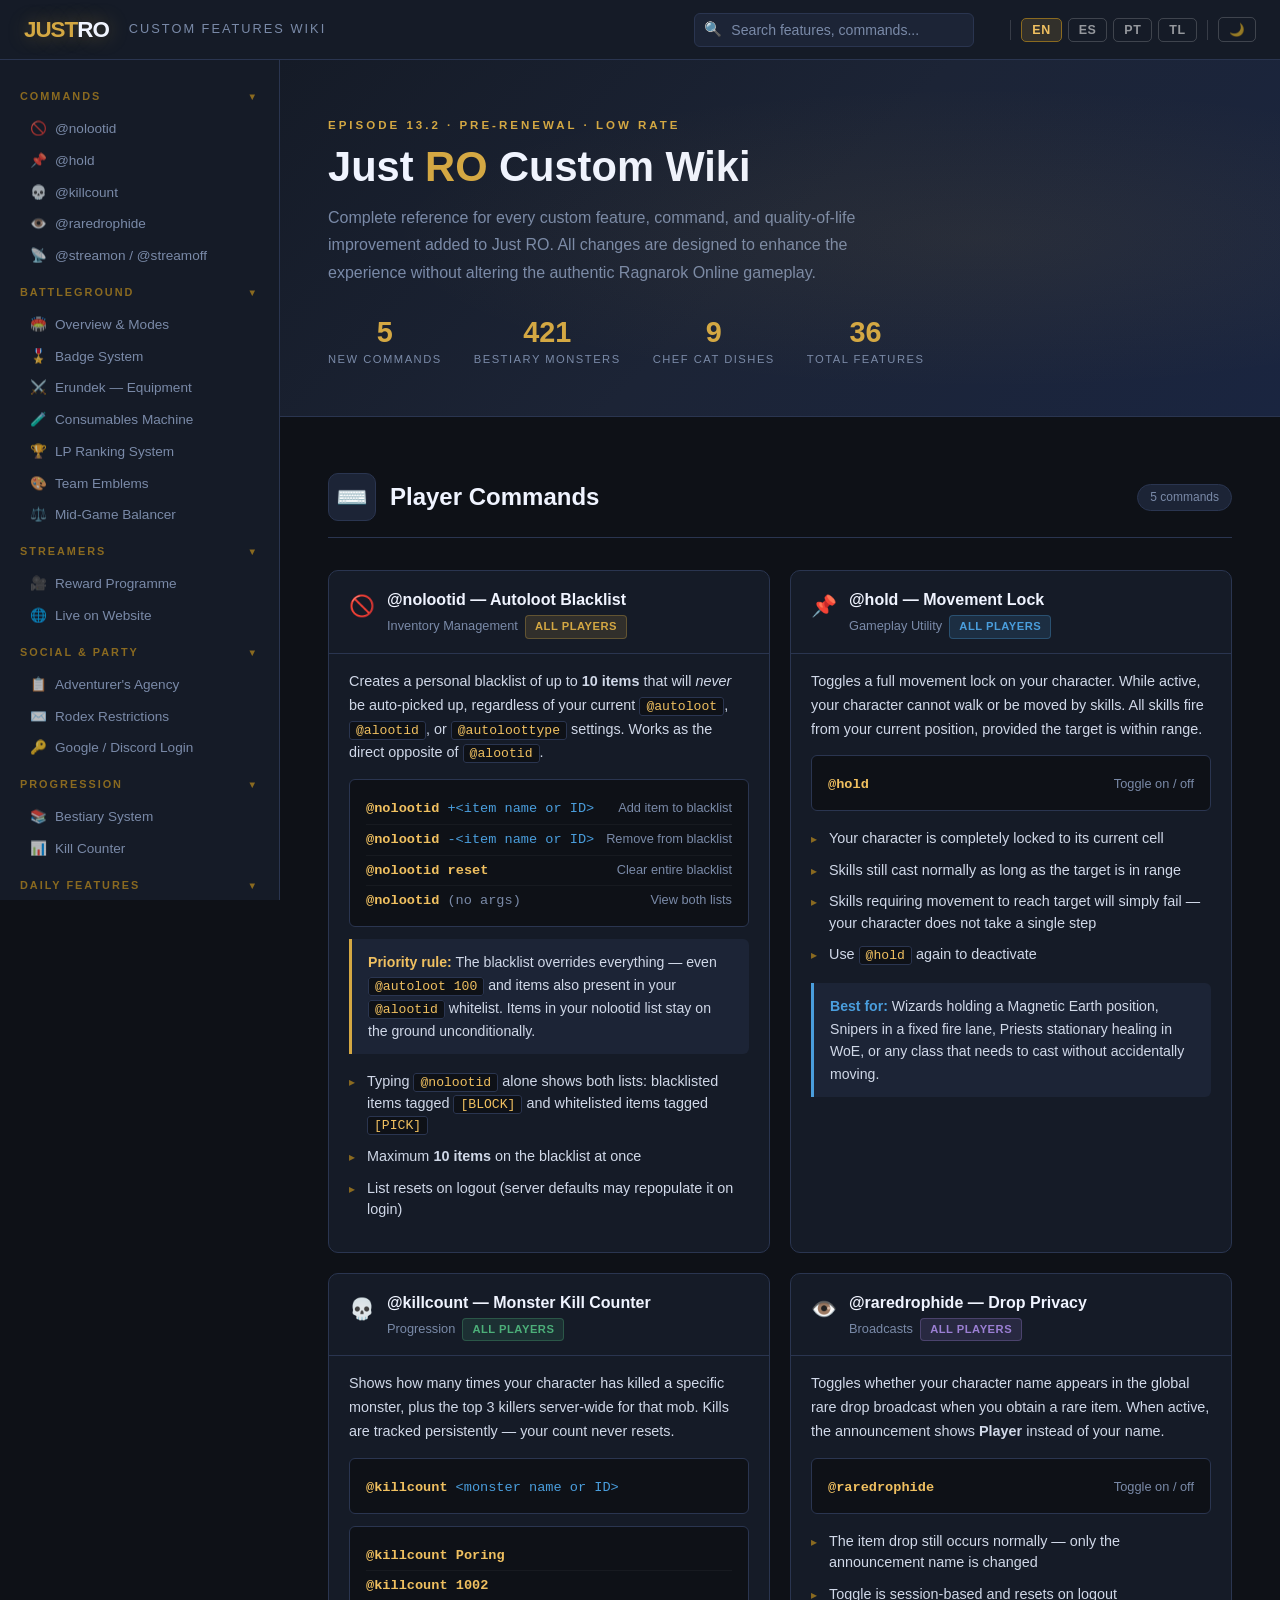
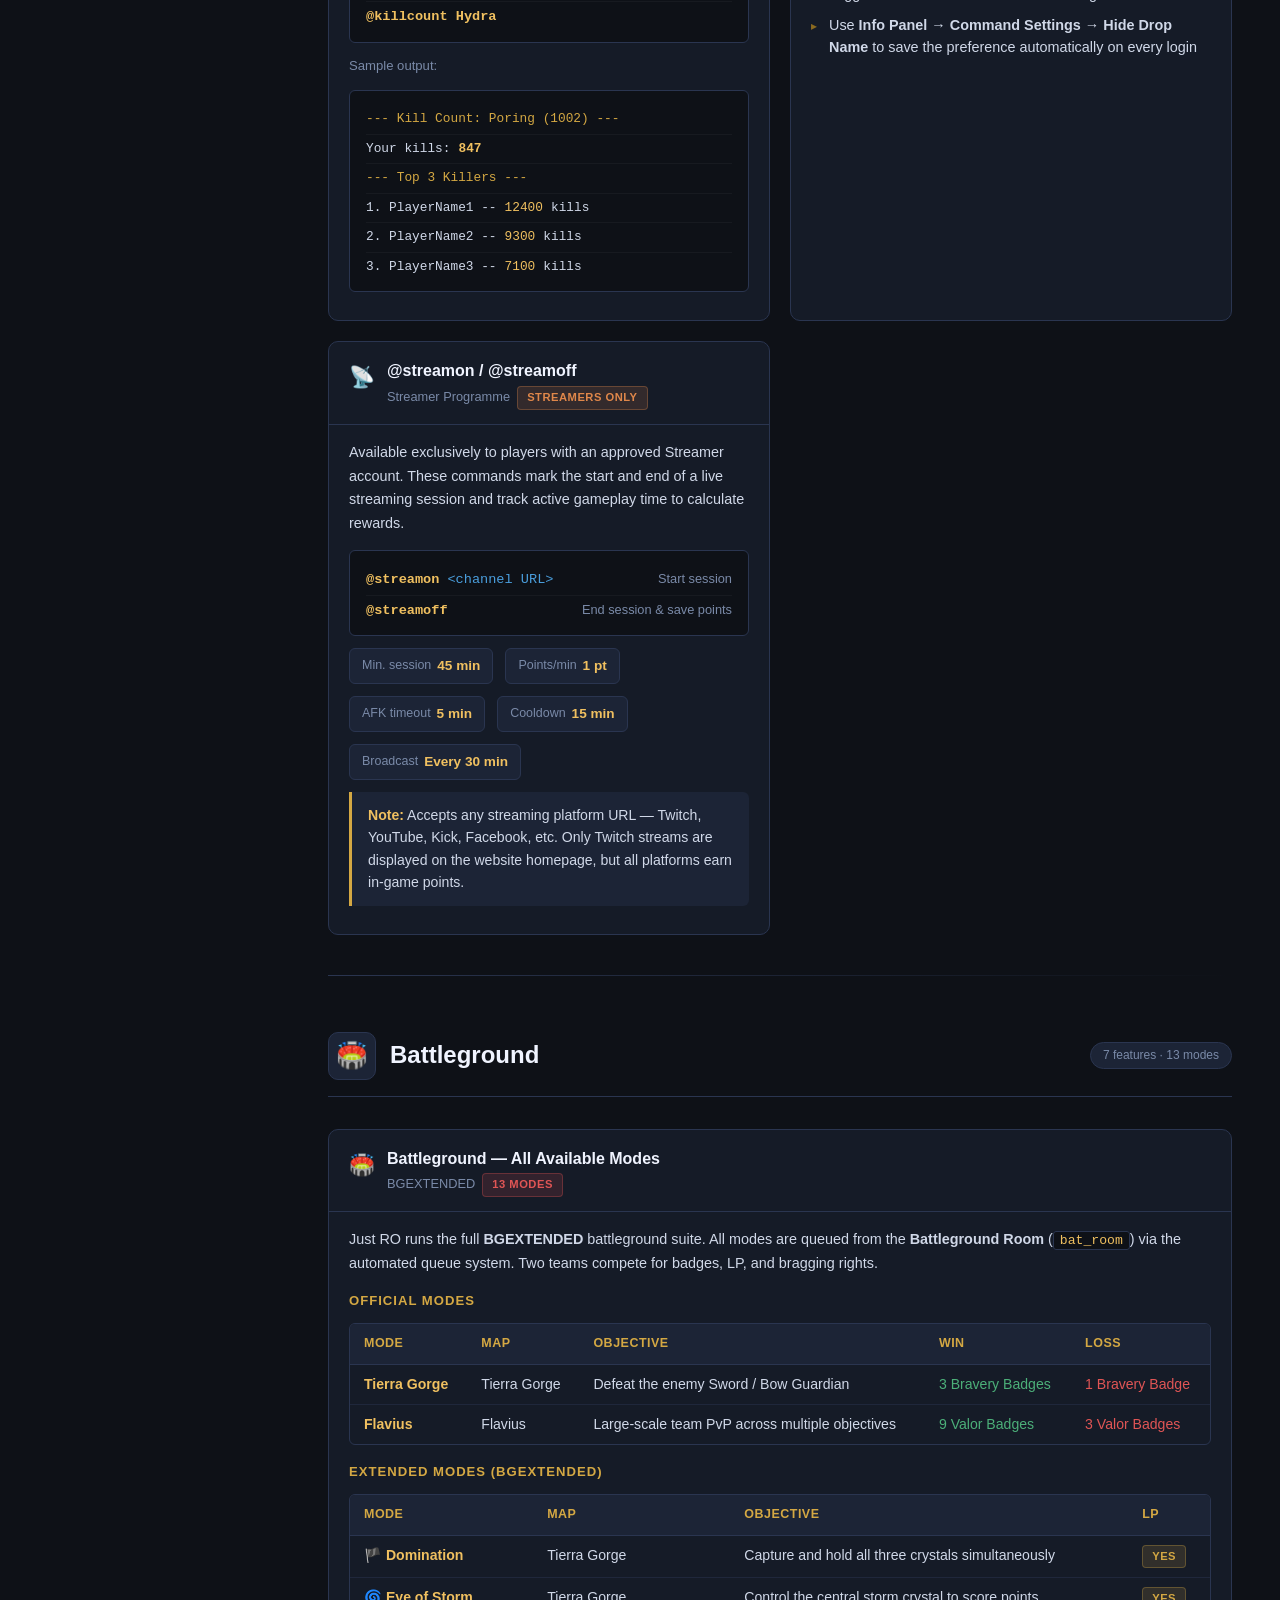
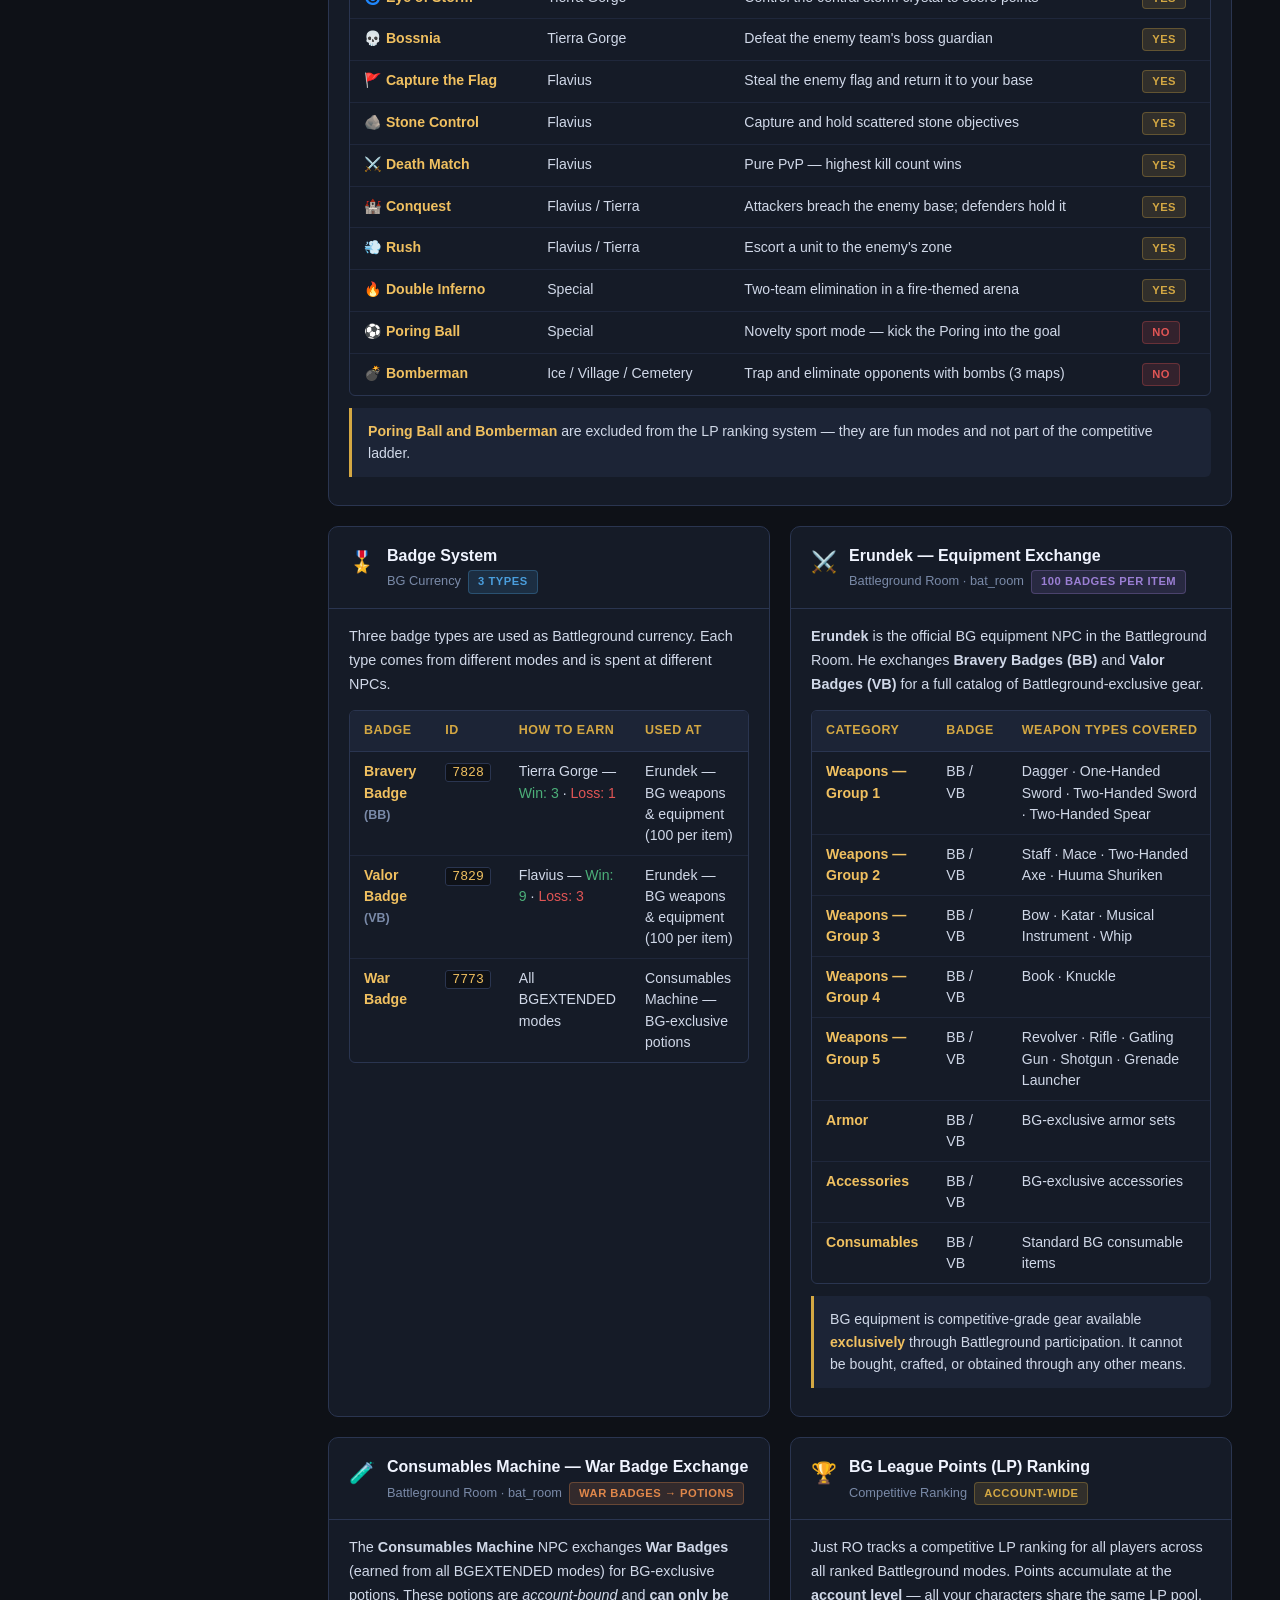
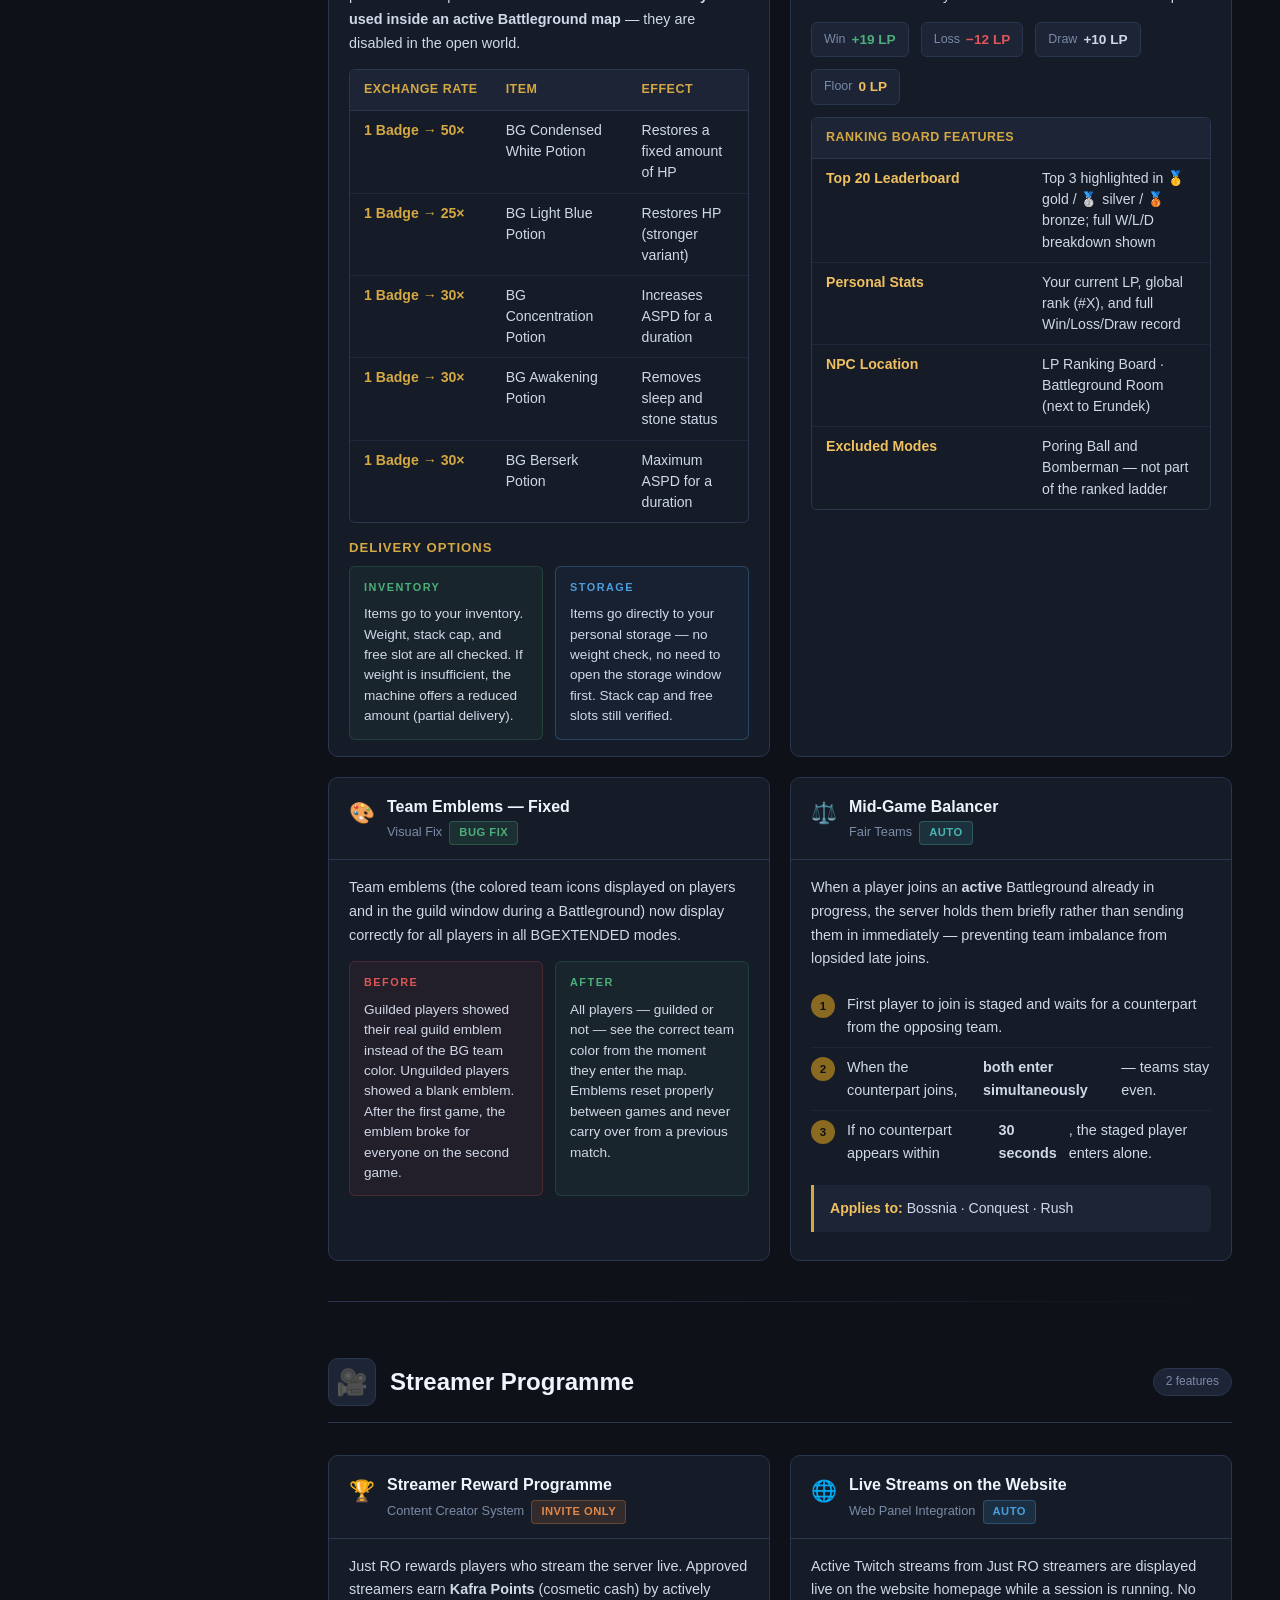
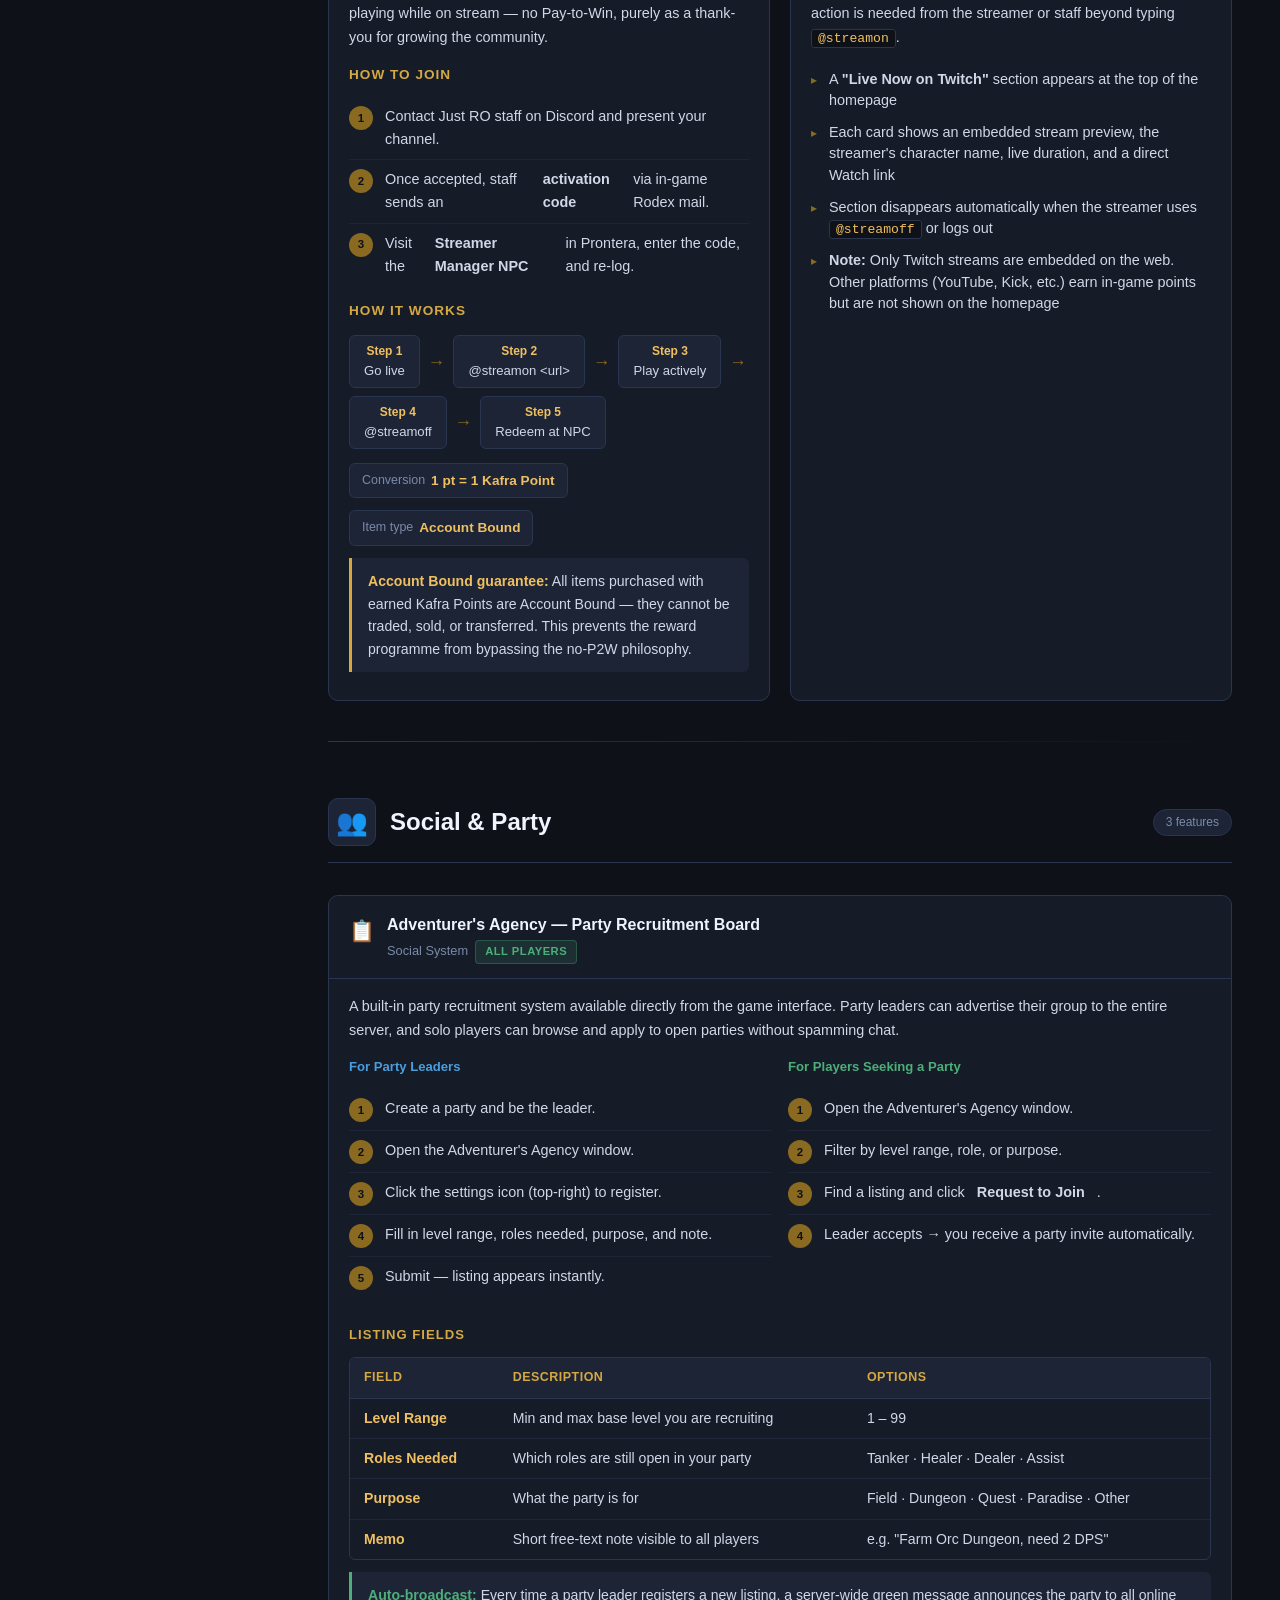
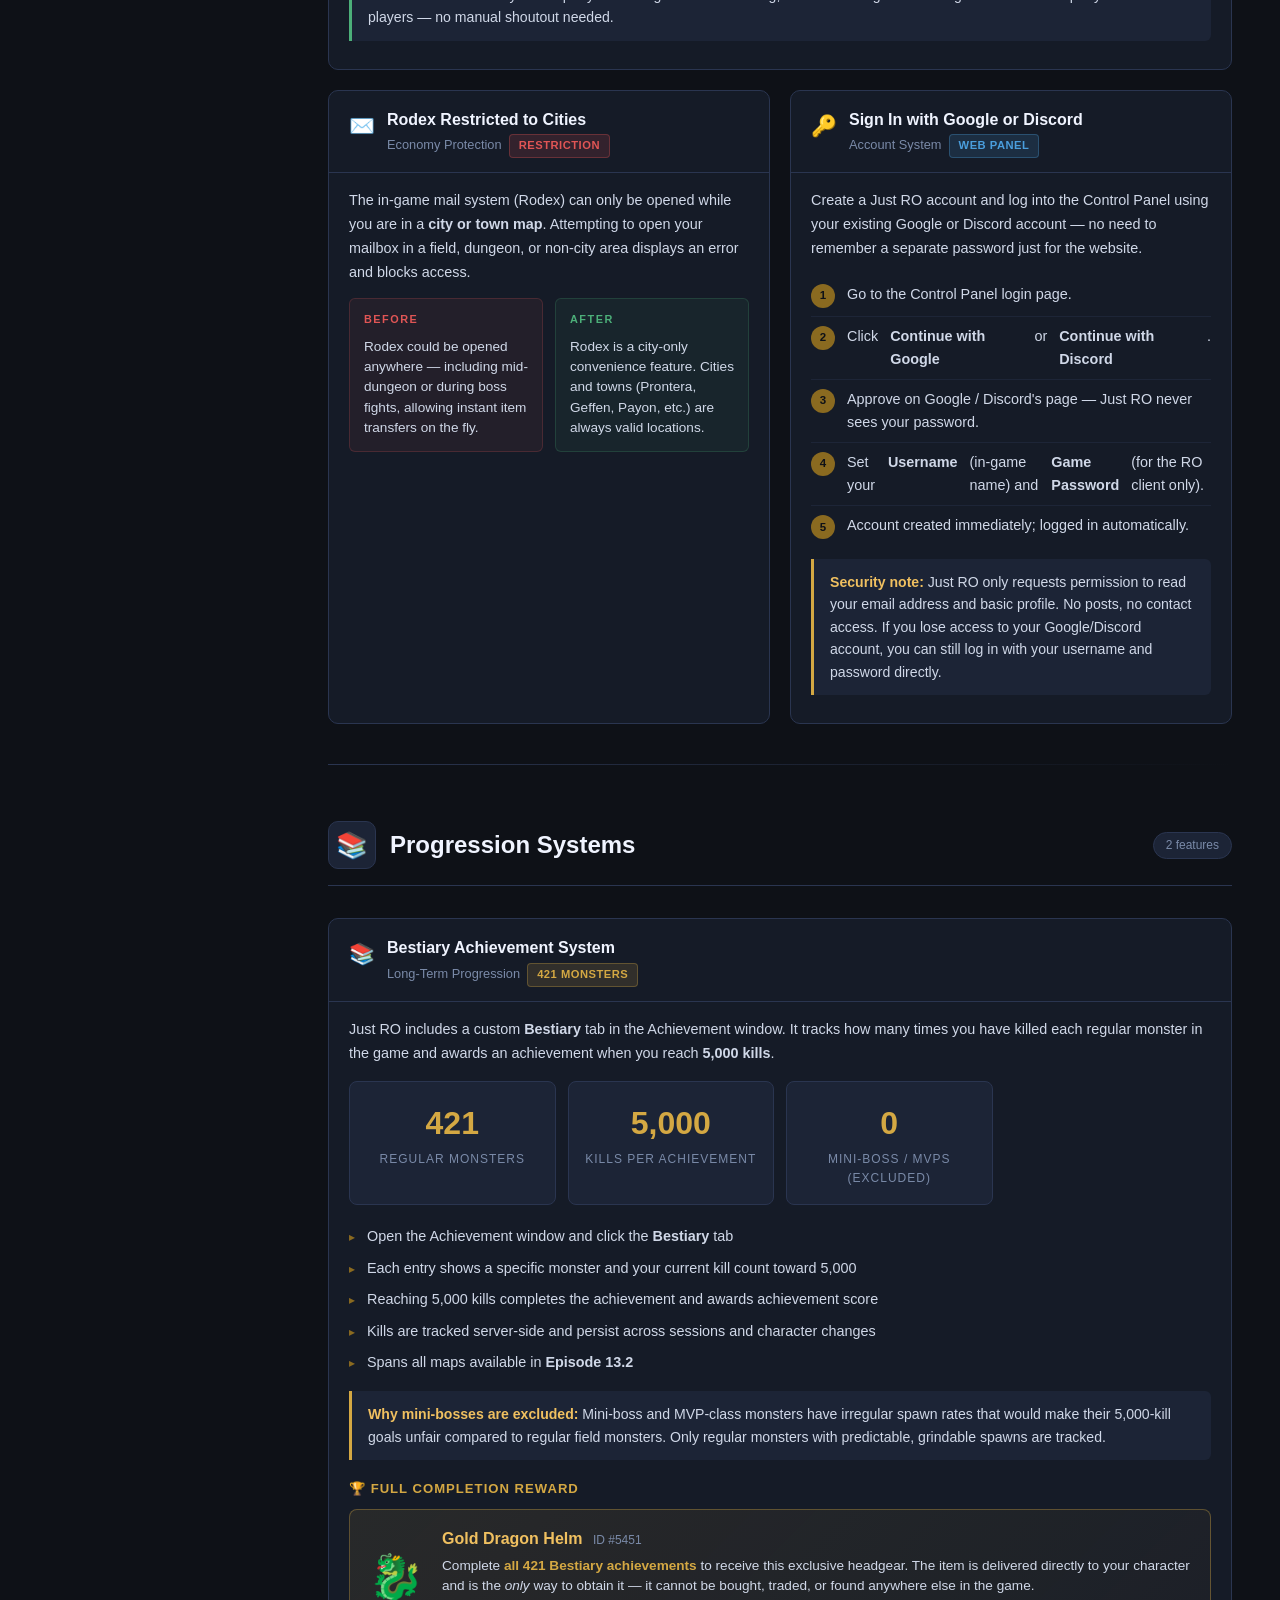
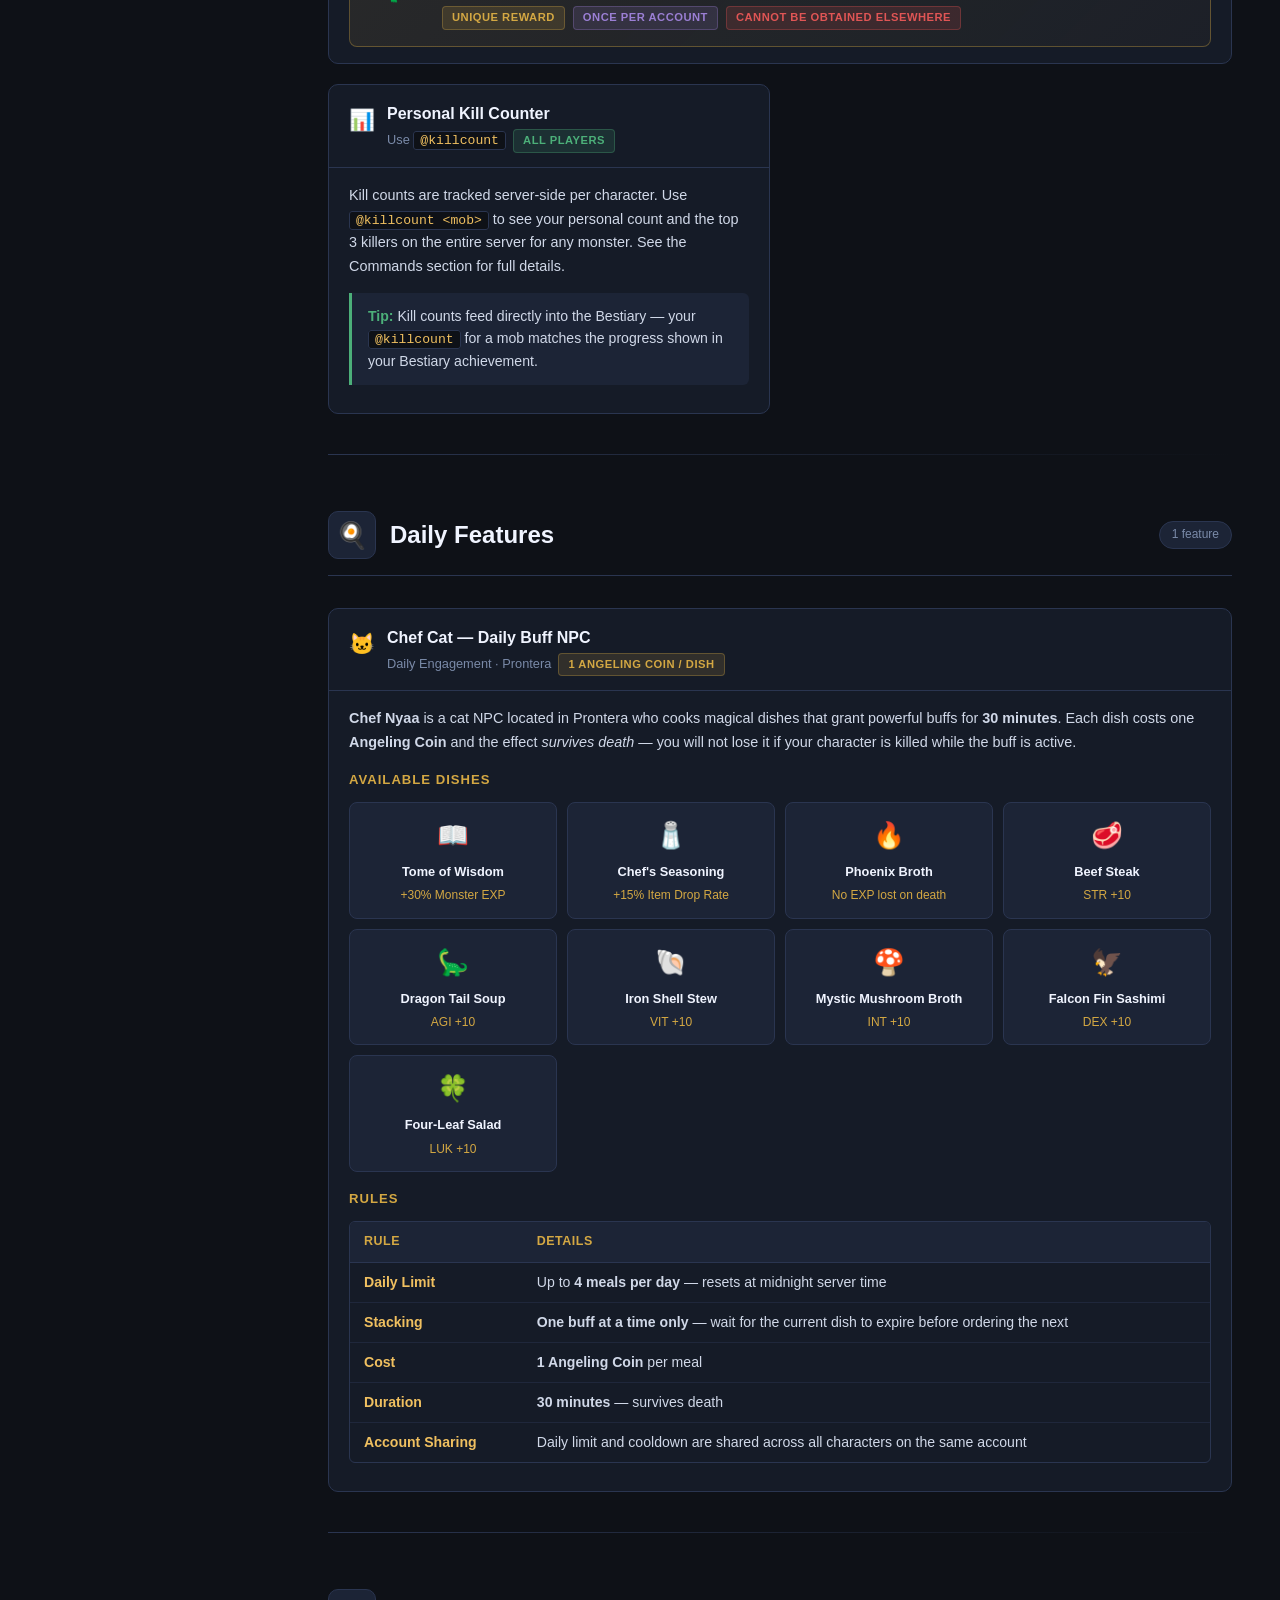
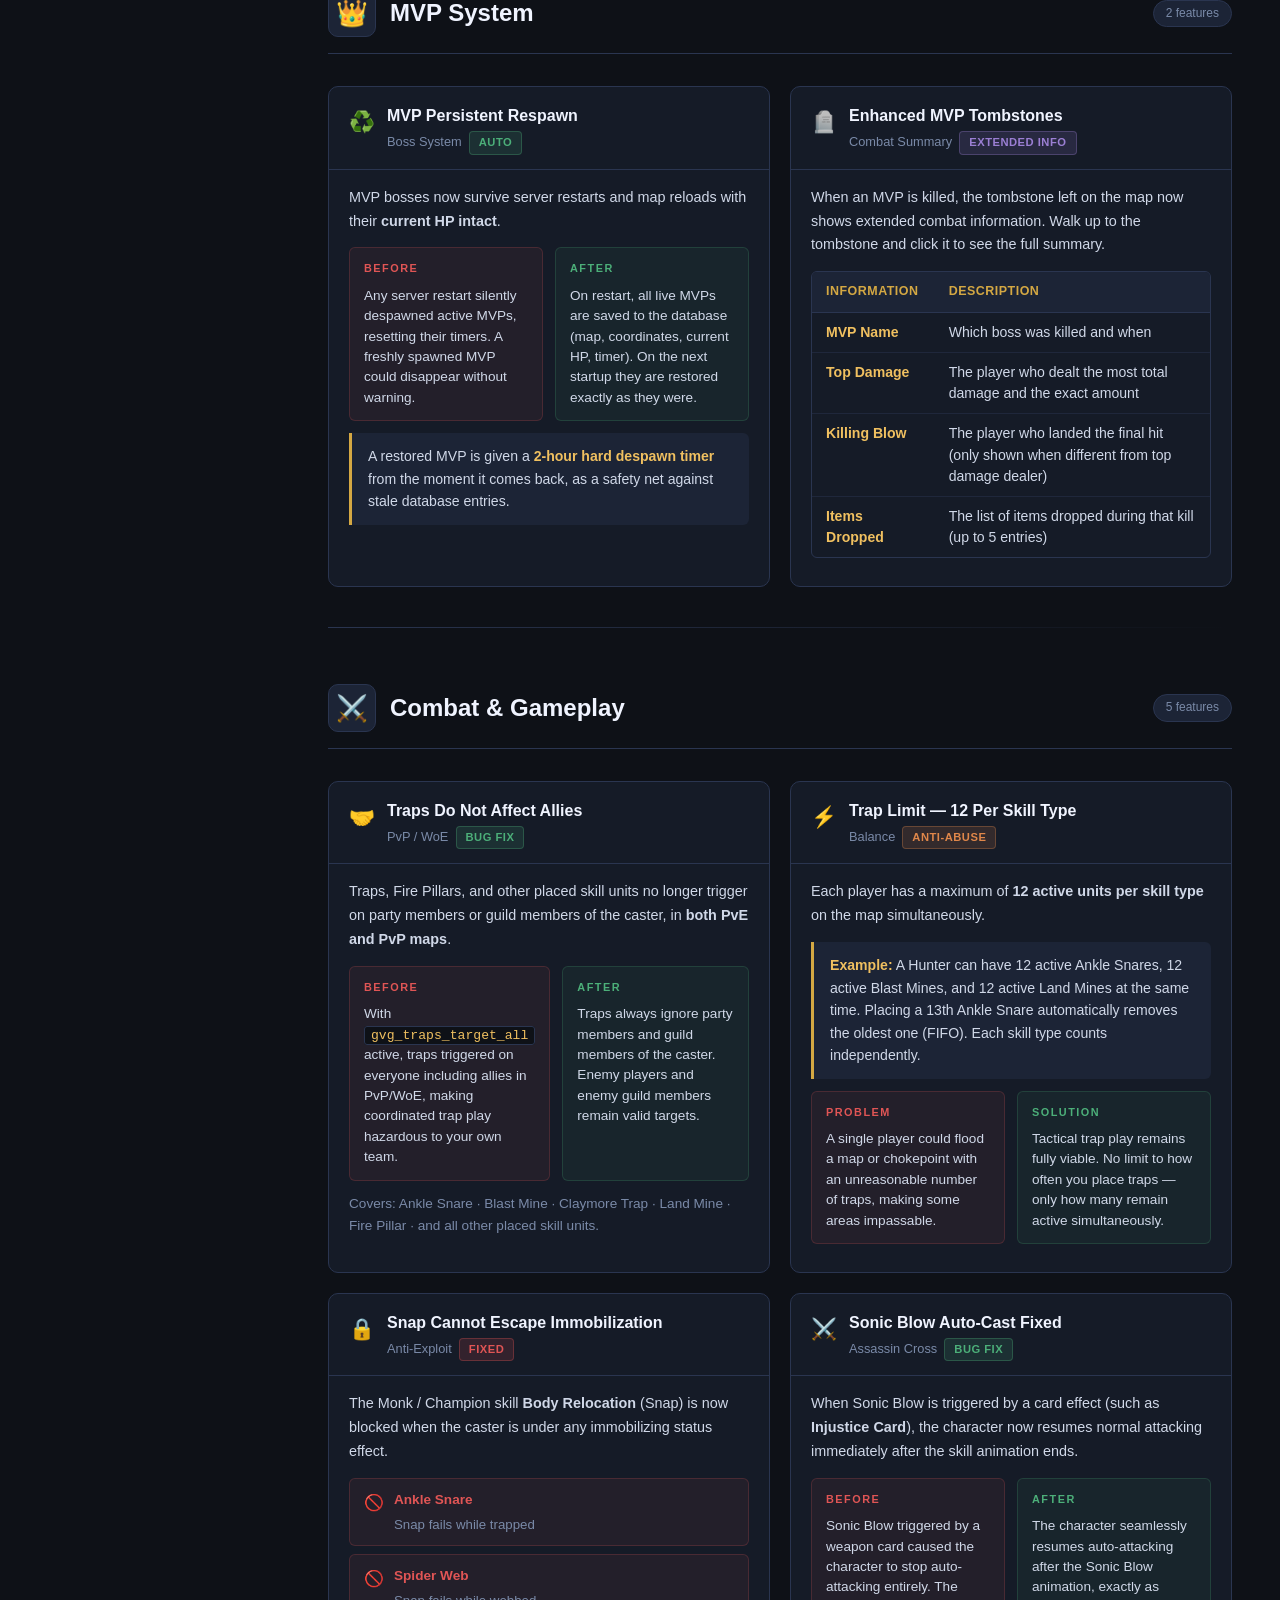
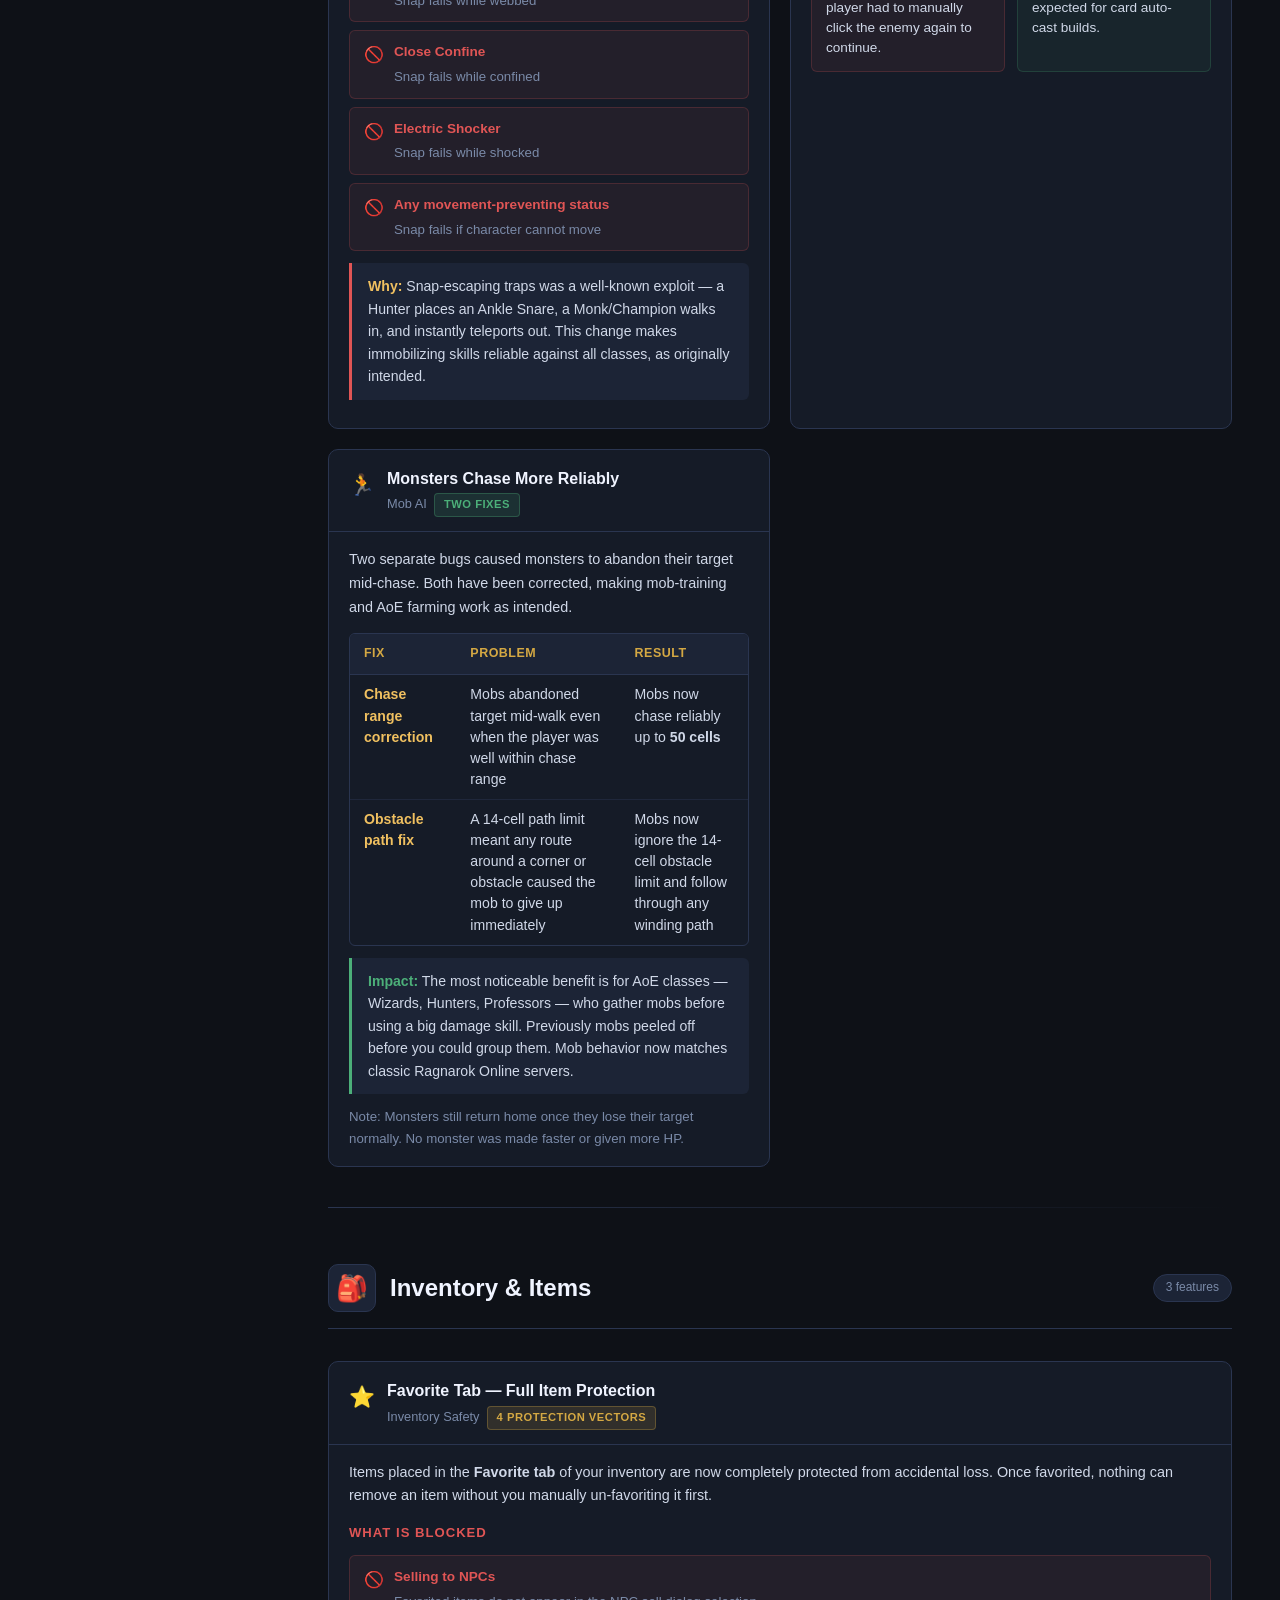
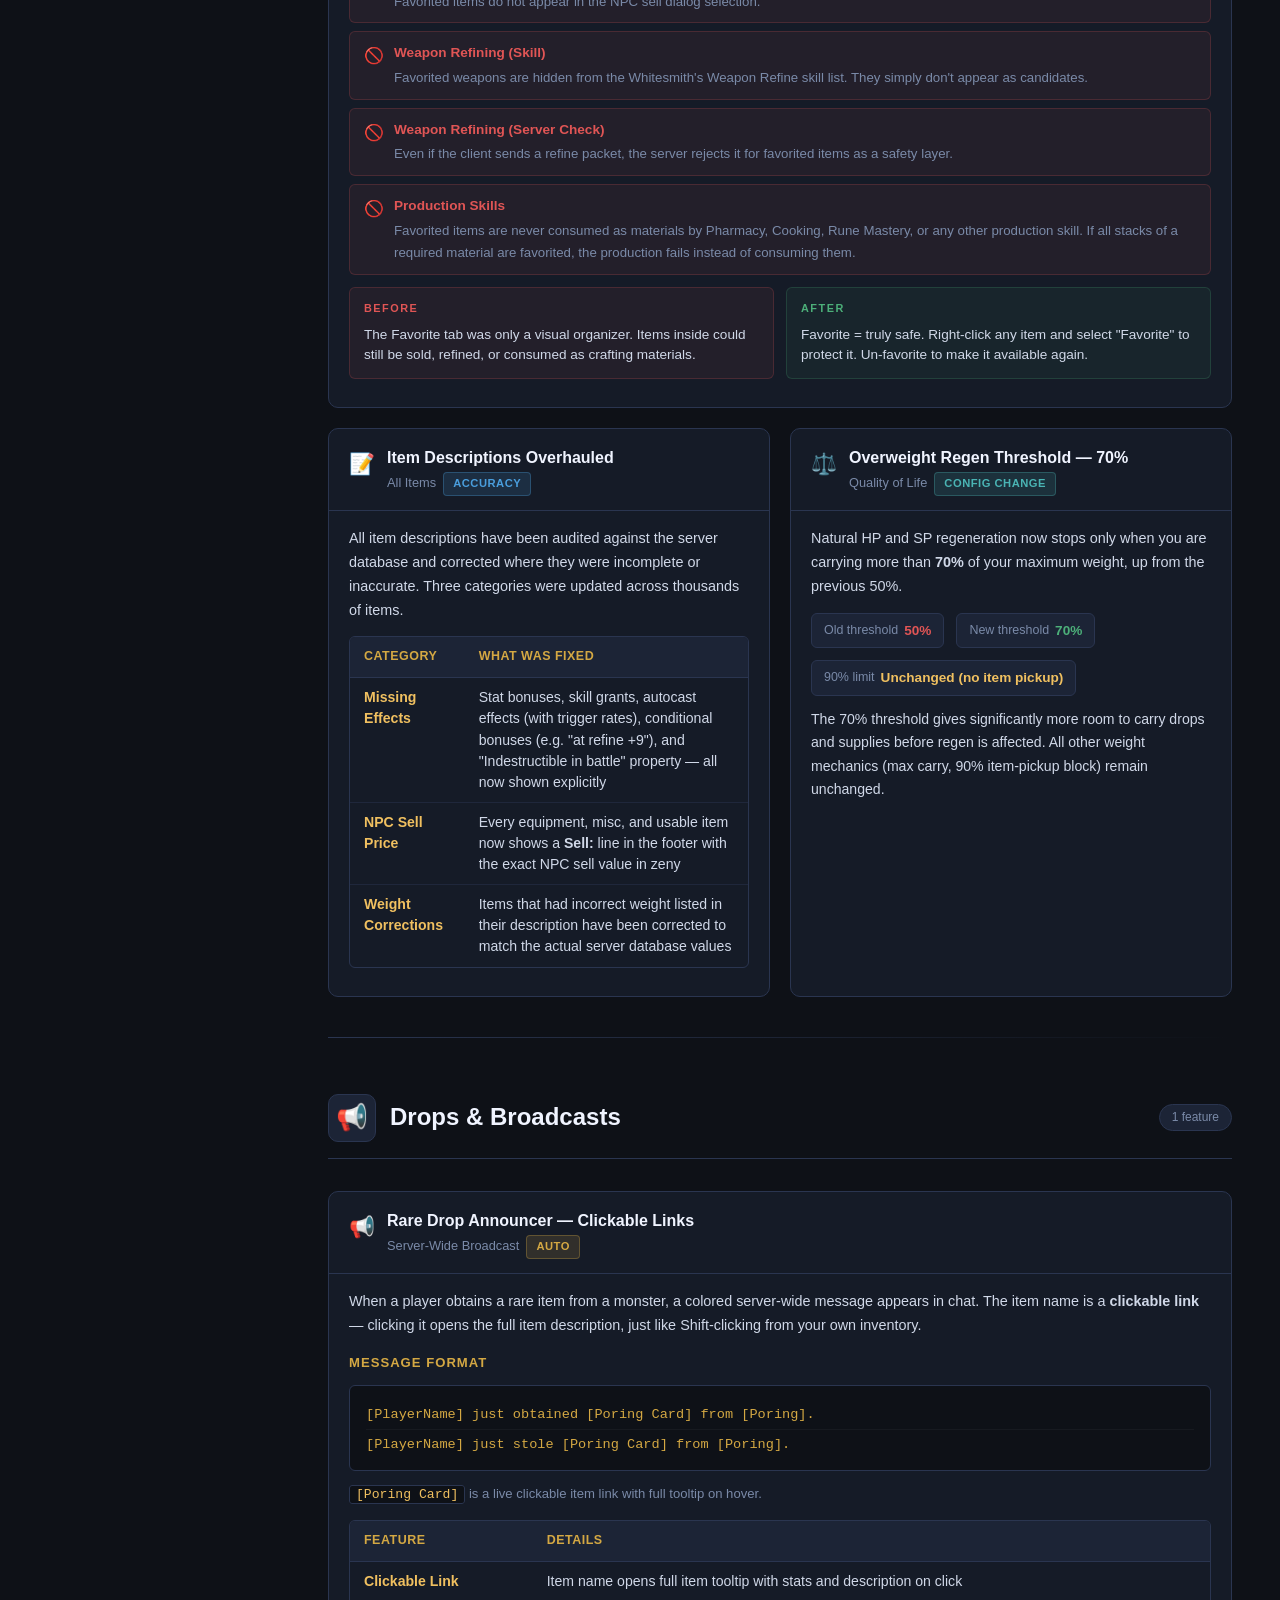
==== commit 4e785a0d: "Add files via upload" ====
--- a/JustRO_Custom_Wiki.html
+++ b/JustRO_Custom_Wiki.html
@@ -1042,8 +1042,9 @@
       <span data-i18n="nav.dailyquests">Daily Quests</span> <span class="caret">▼</span>
     </div>
     <div class="nav-items">
-      <a href="#daily-adventure" class="nav-item"><span class="ni-icon">⚔️</span> <span data-i18n="nav.dq.adventure">Adventure Board</span></a>
-      <a href="#daily-scrap"     class="nav-item"><span class="ni-icon">🧺</span> <span data-i18n="nav.dq.scrap">Scrap Collector</span></a>
+      <a href="#daily-adventure"  class="nav-item"><span class="ni-icon">⚔️</span> <span data-i18n="nav.dq.adventure">Adventure Board</span></a>
+      <a href="#daily-scrap"      class="nav-item"><span class="ni-icon">🧺</span> <span data-i18n="nav.dq.scrap">Scrap Collector</span></a>
+      <a href="#daily-petquest"   class="nav-item"><span class="ni-icon">🐾</span> <span data-i18n="nav.dq.petquest">Lost Pet Quest</span></a>
     </div>
   </div>
 
@@ -1072,7 +1073,7 @@
       <div class="hero-stat"><div class="hs-num">5</div><div class="hs-label" data-i18n="hero.stat.commands">New Commands</div></div>
       <div class="hero-stat"><div class="hs-num">421</div><div class="hs-label" data-i18n="hero.stat.bestiary">Bestiary Monsters</div></div>
       <div class="hero-stat"><div class="hs-num">9</div><div class="hs-label" data-i18n="hero.stat.dishes">Chef Cat Dishes</div></div>
-      <div class="hero-stat"><div class="hs-num">35</div><div class="hs-label" data-i18n="hero.stat.total">Total Features</div></div>
+      <div class="hero-stat"><div class="hs-num">36</div><div class="hs-label" data-i18n="hero.stat.total">Total Features</div></div>
     </div>
   </div>
 
@@ -2444,7 +2445,7 @@
       <div class="wiki-section-header">
         <div class="wiki-section-icon">📅</div>
         <h2 data-i18n="sec.dq.title">Daily Quests</h2>
-        <span class="section-count" data-i18n="sec.dq.count">2 NPCs · Angeling Coins</span>
+        <span class="section-count" data-i18n="sec.dq.count">3 NPCs · Angeling Coins</span>
       </div>
 
       <!-- Angeling Coin intro banner -->
@@ -2452,7 +2453,7 @@
         <div style="font-size:2.2rem;flex-shrink:0">🪙</div>
         <div>
           <div style="font-weight:700;color:var(--gold-light);margin-bottom:4px">Angeling Coin (ID #8975)</div>
-          <div style="font-size:0.88rem;color:var(--text);line-height:1.5">The currency for the Chef Cat daily buff system. Earned exclusively through daily quests — <strong style="color:var(--gold)">Adventure Board</strong> gives 1 coin per completion, <strong style="color:var(--gold)">Scrap Collector</strong> gives 3 coins per completion. Both have an 8-hour cooldown, so a player who completes both daily quests every day earns up to <strong style="color:var(--gold)">4 coins / 8 hours</strong>.</div>
+          <div style="font-size:0.88rem;color:var(--text);line-height:1.5">The currency for the Chef Cat daily buff system. Earned exclusively through daily quests — <strong style="color:var(--gold)">Adventure Board</strong>, <strong style="color:var(--gold)">Scrap Collector</strong>, and <strong style="color:var(--gold)">Lost Pet Quest</strong> each give 1 coin per completion. All three have an 8-hour cooldown, so a player who completes all three earns up to <strong style="color:var(--gold)">3 coins / 8 hours</strong>.</div>
         </div>
       </div>
 
@@ -2468,27 +2469,30 @@
             </div>
           </div>
           <div class="article-card-body">
-            <p data-i18n="card.adventure.p1">The <strong>Adventure Recruiter</strong> NPC in Prontera assigns one mission per cycle from a rotating pool. Each completion rewards your choice of an Angeling Coin, a drop rate boost, or an EXP boost.</p>
+            <p data-i18n="card.adventure.p1">The <strong>Adventure Recruiter</strong> NPC in Prontera assigns one mission per cycle from a rotating pool. Harder missions pay a difficulty bonus in Angeling Coins on top of your chosen reward — up to <strong>+2 coins</strong> for the toughest assignment.</p>
 
             <h4 style="margin:14px 0 10px;color:var(--gold);font-size:0.82rem;text-transform:uppercase;letter-spacing:1px" data-i18n="h.missionTypes">Mission Types</h4>
             <div class="wiki-table-wrap">
               <table class="wiki-table">
-                <thead><tr><th data-i18n="th.type">Type</th><th data-i18n="th.objective">Objective</th><th data-i18n="th.example">Example</th></tr></thead>
+                <thead><tr><th data-i18n="th.type">Type</th><th data-i18n="th.objective">Objective</th><th data-i18n="th.example">Example</th><th data-i18n="th.bonus">Bonus</th></tr></thead>
                 <tbody>
+                  <tr>
+                    <td>🧭 Explore</td>
+                    <td>Travel to a dungeon and speak with the Explorer NPC located there</td>
+                    <td>Speak with the Explorer in Payon Dungeon, Orc Dungeon, Glast Heim, etc.</td>
+                    <td style="color:var(--text-dim)">—</td>
+                  </tr>
                   <tr>
                     <td>🗡️ Hunt</td>
                     <td>Kill 30 of a specific field monster</td>
                     <td>Kill 30 Orcs, Kill 30 Zombies, Kill 30 Hydras</td>
-                  </tr>
-                  <tr>
-                    <td>🧭 Explore</td>
-                    <td>Travel to a dungeon and speak with the Explorer NPC located there</td>
-                    <td>Speak with the Explorer in Payon Dungeon, Orc Dungeon, Glast Heim, etc.</td>
+                    <td style="color:var(--green);font-weight:700">+1 coin</td>
                   </tr>
                   <tr>
                     <td>💀 Challenge</td>
                     <td>Kill 1 tough field monster</td>
                     <td>Kill 1 Sohee, Kill 1 Orc Lady, Kill 1 Bathory</td>
+                    <td style="color:var(--gold);font-weight:700">+2 coins</td>
                   </tr>
                 </tbody>
               </table>
@@ -2544,22 +2548,22 @@
       <div class="article-grid" style="margin-top:20px">
 
         <!-- Scrap Collector -->
-        <div class="article-card" id="daily-scrap" data-search-tags="scrap collector daily item quest prontera potions herbs angeling coin 3 coins delivery 8 hour cooldown 30 50 random">
+        <div class="article-card" id="daily-scrap" data-search-tags="scrap collector daily item quest prontera potions herbs angeling coin 1 coin delivery 8 hour cooldown 30 50 random">
           <div class="article-card-head">
             <div class="article-card-icon">🧺</div>
             <div>
               <h3 data-i18n="card.scrap.title">Scrap Collector — Daily Item Delivery</h3>
-              <div class="subtitle">Scrap Collector · Prontera &nbsp;<span class="badge badge-gold">8-hour cooldown</span> &nbsp;<span class="badge badge-green">3 Angeling Coins</span></div>
-            </div>
-          </div>
-          <div class="article-card-body">
-            <p data-i18n="card.scrap.p1">The <strong>Scrap Collector</strong> NPC in Prontera requests a delivery of two random items. Completing the delivery earns <strong>3 Angeling Coins</strong> — the most efficient daily source of coins for Chef Cat.</p>
+              <div class="subtitle">Scrap Collector · Prontera &nbsp;<span class="badge badge-gold">8-hour cooldown</span> &nbsp;<span class="badge badge-teal">1 Angeling Coin</span></div>
+            </div>
+          </div>
+          <div class="article-card-body">
+            <p data-i18n="card.scrap.p1">The <strong>Scrap Collector</strong> NPC in Prontera requests a delivery of two random items. Completing the delivery earns <strong>1 Angeling Coin</strong>.</p>
 
             <ol class="step-list">
               <li><span class="step-num">1</span>Talk to the Scrap Collector. He shows you two items he needs, each as a clickable link, with a quantity between 30 and 50.</li>
               <li><span class="step-num">2</span>Gather both items in the required amounts.</li>
               <li><span class="step-num">3</span>Return with both items in your inventory. He checks automatically and takes them.</li>
-              <li><span class="step-num">4</span>Receive <strong style="color:var(--gold-light)">3 Angeling Coins</strong>. An 8-hour cooldown begins.</li>
+              <li><span class="step-num">4</span>Receive <strong style="color:var(--gold-light)">1 Angeling Coin</strong>. An 8-hour cooldown begins.</li>
             </ol>
 
             <div class="wiki-table-wrap" style="margin-top:12px">
@@ -2573,7 +2577,43 @@
             </div>
 
             <div class="callout green" data-i18n="callout.scrap" style="margin-top:12px">
-              <strong>Tip — maximize coins per day:</strong> Complete both the Adventure Board and the Scrap Collector every 8 hours to earn up to 4 Angeling Coins per cycle (1 from Adventure + 3 from Scrap), which translates to <strong>4 Chef Cat dishes every 8 hours</strong>.
+              <strong>Tip — maximize coins per day:</strong> Complete all three daily quests (Adventure Board, Scrap Collector, and Lost Pet Quest) every 8 hours to earn up to 3 Angeling Coins per cycle, which translates to <strong>3 Chef Cat dishes every 8 hours</strong>.
+            </div>
+          </div>
+        </div>
+
+      </div>
+
+      <div class="article-grid" style="margin-top:20px">
+
+        <!-- Lost Pet Quest -->
+        <div class="article-card" id="daily-petquest" data-search-tags="lost pet quest prontera dog cat girl child angeling coin 8 hour cooldown find search 10 pets stray lost child">
+          <div class="article-card-head">
+            <div class="article-card-icon">🐾</div>
+            <div>
+              <h3 data-i18n="card.petquest.title">Lost Pet Quest — Daily Search</h3>
+              <div class="subtitle"><span data-i18n="card.petquest.sub">Lost Child · Prontera</span> &nbsp;<span class="badge badge-gold">8-hour cooldown</span> &nbsp;<span class="badge badge-teal">1 Angeling Coin</span></div>
+            </div>
+          </div>
+          <div class="article-card-body">
+            <p data-i18n="card.petquest.p1">A little girl near the Prontera fountain has lost her pets. Talk to her to accept the quest, then find the 5 dogs and 5 cats scattered across the city.</p>
+
+            <ol class="step-list">
+              <li><span class="step-num">1</span>Talk to the <strong>Lost Child</strong> near the Prontera fountain to accept the quest.</li>
+              <li><span class="step-num">2</span>Walk around Prontera and talk to any stray dog or cat you spot.</li>
+              <li><span class="step-num">3</span>Each pet reacts when found — your progress shows in the dialog.</li>
+              <li><span class="step-num">4</span>Return to the Lost Child once all <strong style="color:var(--gold-light)">10/10 pets</strong> are found to receive your reward.</li>
+              <li><span class="step-num">5</span>An 8-hour cooldown begins after claiming the reward.</li>
+            </ol>
+
+            <div class="stat-row" style="margin-top:12px">
+              <div class="stat-chip"><span class="sc-label">Total</span><span class="sc-val">10 pets</span></div>
+              <div class="stat-chip"><span class="sc-label">Dogs</span><span class="sc-val">5</span></div>
+              <div class="stat-chip"><span class="sc-label">Cats</span><span class="sc-val">5</span></div>
+            </div>
+
+            <div class="callout" data-i18n="callout.petquest" style="margin-top:12px">
+              <strong>How pets react:</strong> Pets ignore all players who do not have the quest active — talking to them does nothing. Once you have the quest, each pet plays a sound effect and shows your current count. Already-found pets display your total but give no extra reward.
             </div>
           </div>
         </div>
@@ -2762,8 +2802,9 @@
   { id: 'infopanel-account', cat: 'Info Panel',       title: 'Account Information',                  tags: 'account information playtime character base level job level zeny hours minutes' },
   { id: 'infopanel-cmds',    cat: 'Info Panel',       title: 'Command Settings — Persistent Toggles',tags: 'command settings autoloot show exp no ks hide drop name persistent saved login toggle' },
   { id: 'infopanel-guide',   cat: 'Info Panel',       title: 'Where to Level Guide',                 tags: 'where to level guide recommendations base level areas dungeon poring island orc dungeon payon thor abyss nameless' },
-  { id: 'daily-adventure',   cat: 'Daily Quests',     title: 'Adventure Board — Daily Mission',      tags: 'adventure recruiter board daily quest hunt kill explore speak npc challenge reroll 10000 zeny 8 hour cooldown angeling coin drop boost exp boost prontera' },
-  { id: 'daily-scrap',       cat: 'Daily Quests',     title: 'Scrap Collector — Daily Item Delivery','tags': 'scrap collector daily item quest prontera potions herbs angeling coin 3 coins delivery 8 hour cooldown 30 50 random' },
+  { id: 'daily-adventure',   cat: 'Daily Quests',     title: 'Adventure Board — Daily Mission',       tags: 'adventure recruiter board daily quest hunt kill explore speak npc challenge reroll 10000 zeny 8 hour cooldown angeling coin drop boost exp boost prontera' },
+  { id: 'daily-scrap',       cat: 'Daily Quests',     title: 'Scrap Collector — Daily Item Delivery', tags: 'scrap collector daily item quest prontera potions herbs angeling coin 1 coin delivery 8 hour cooldown 30 50 random' },
+  { id: 'daily-petquest',    cat: 'Daily Quests',     title: 'Lost Pet Quest — Daily Search',         tags: 'lost pet quest prontera dog cat girl child angeling coin find search 10 pets stray 8 hour cooldown lost child' },
 ];
 
 const searchInput   = document.getElementById('searchInput');
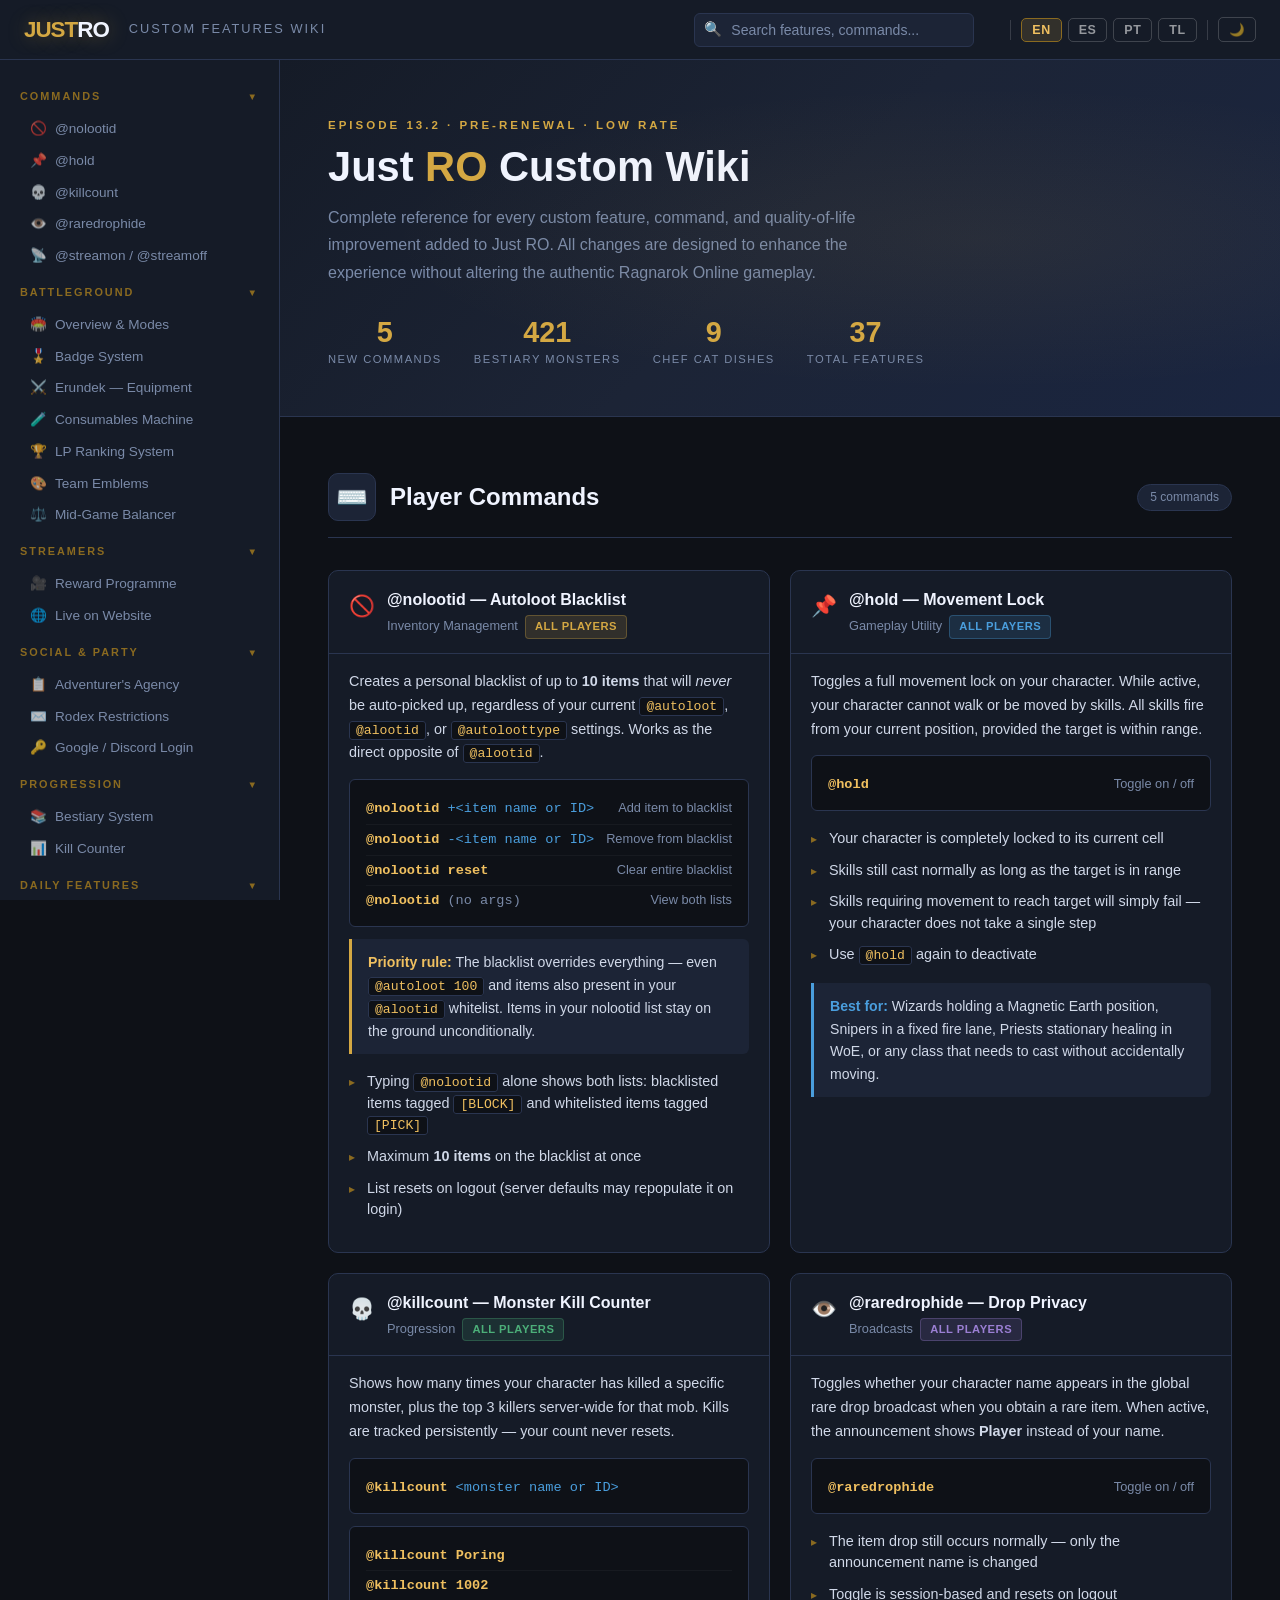
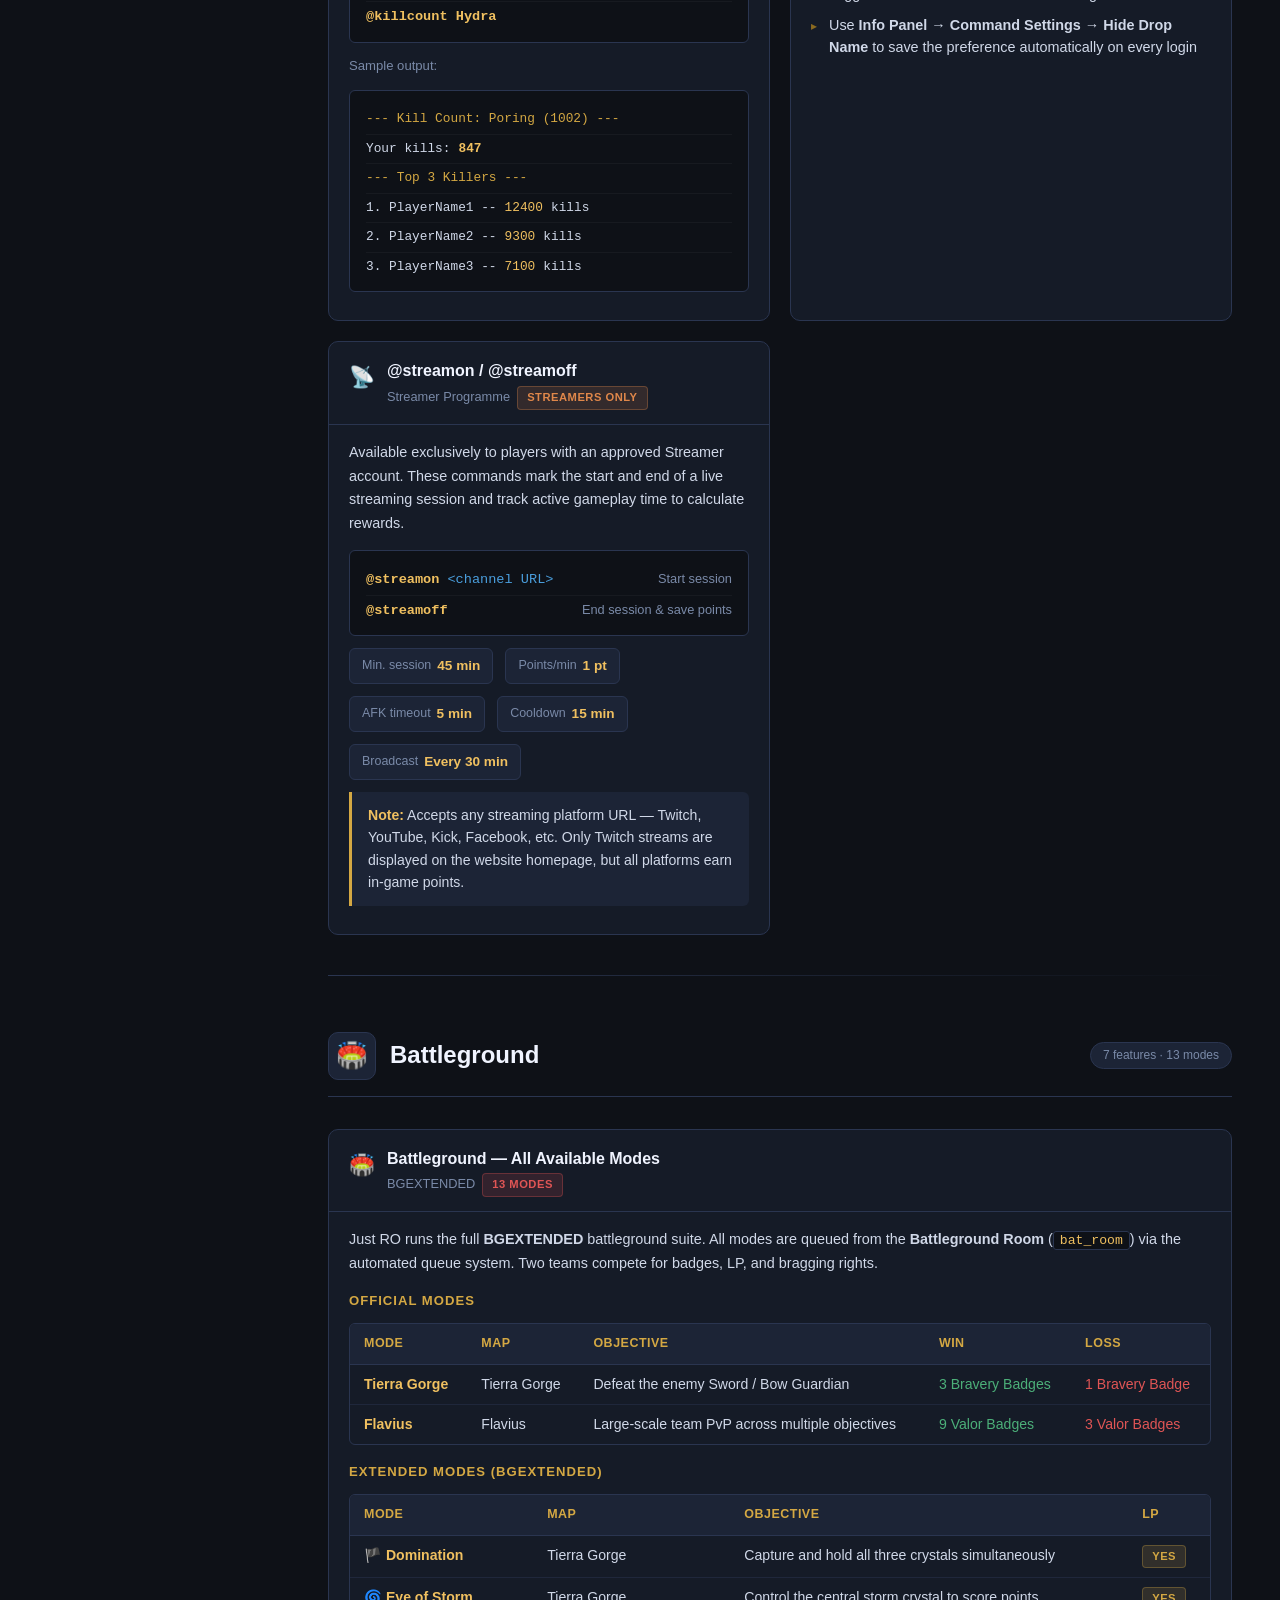
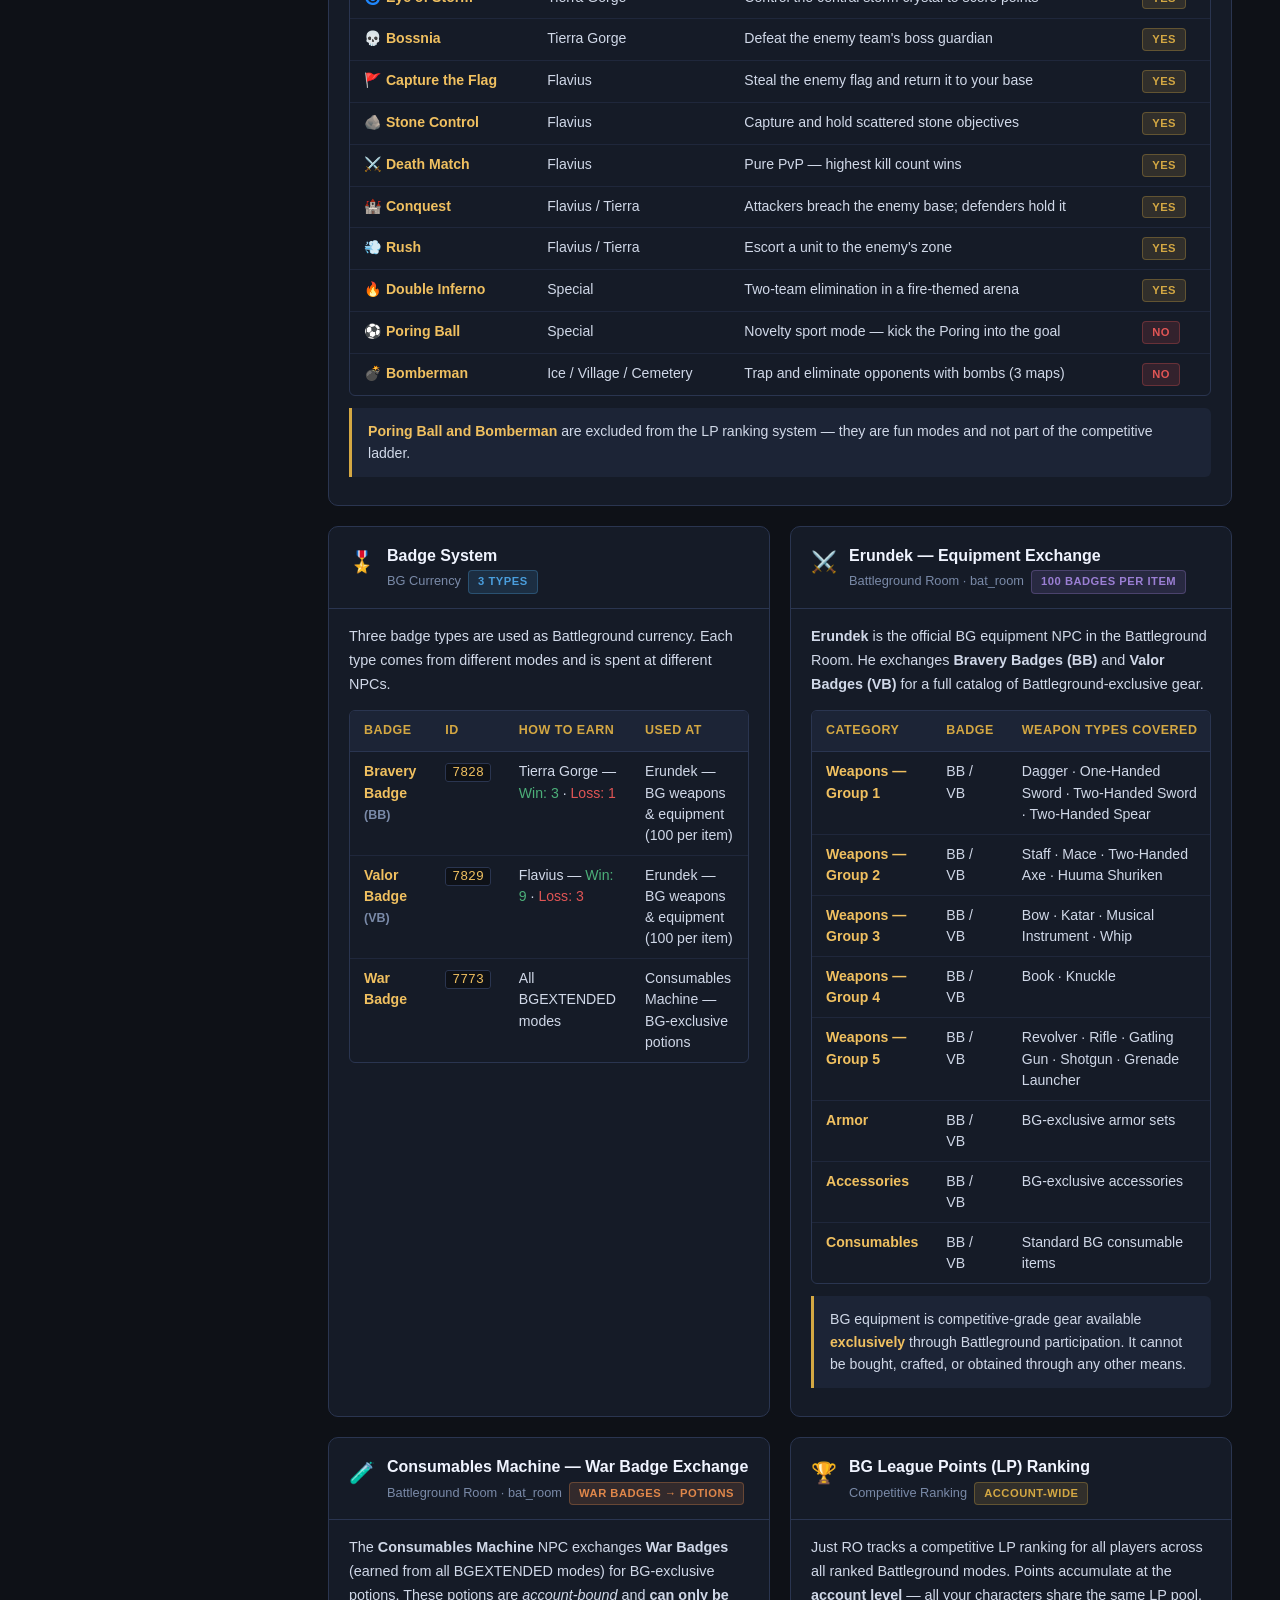
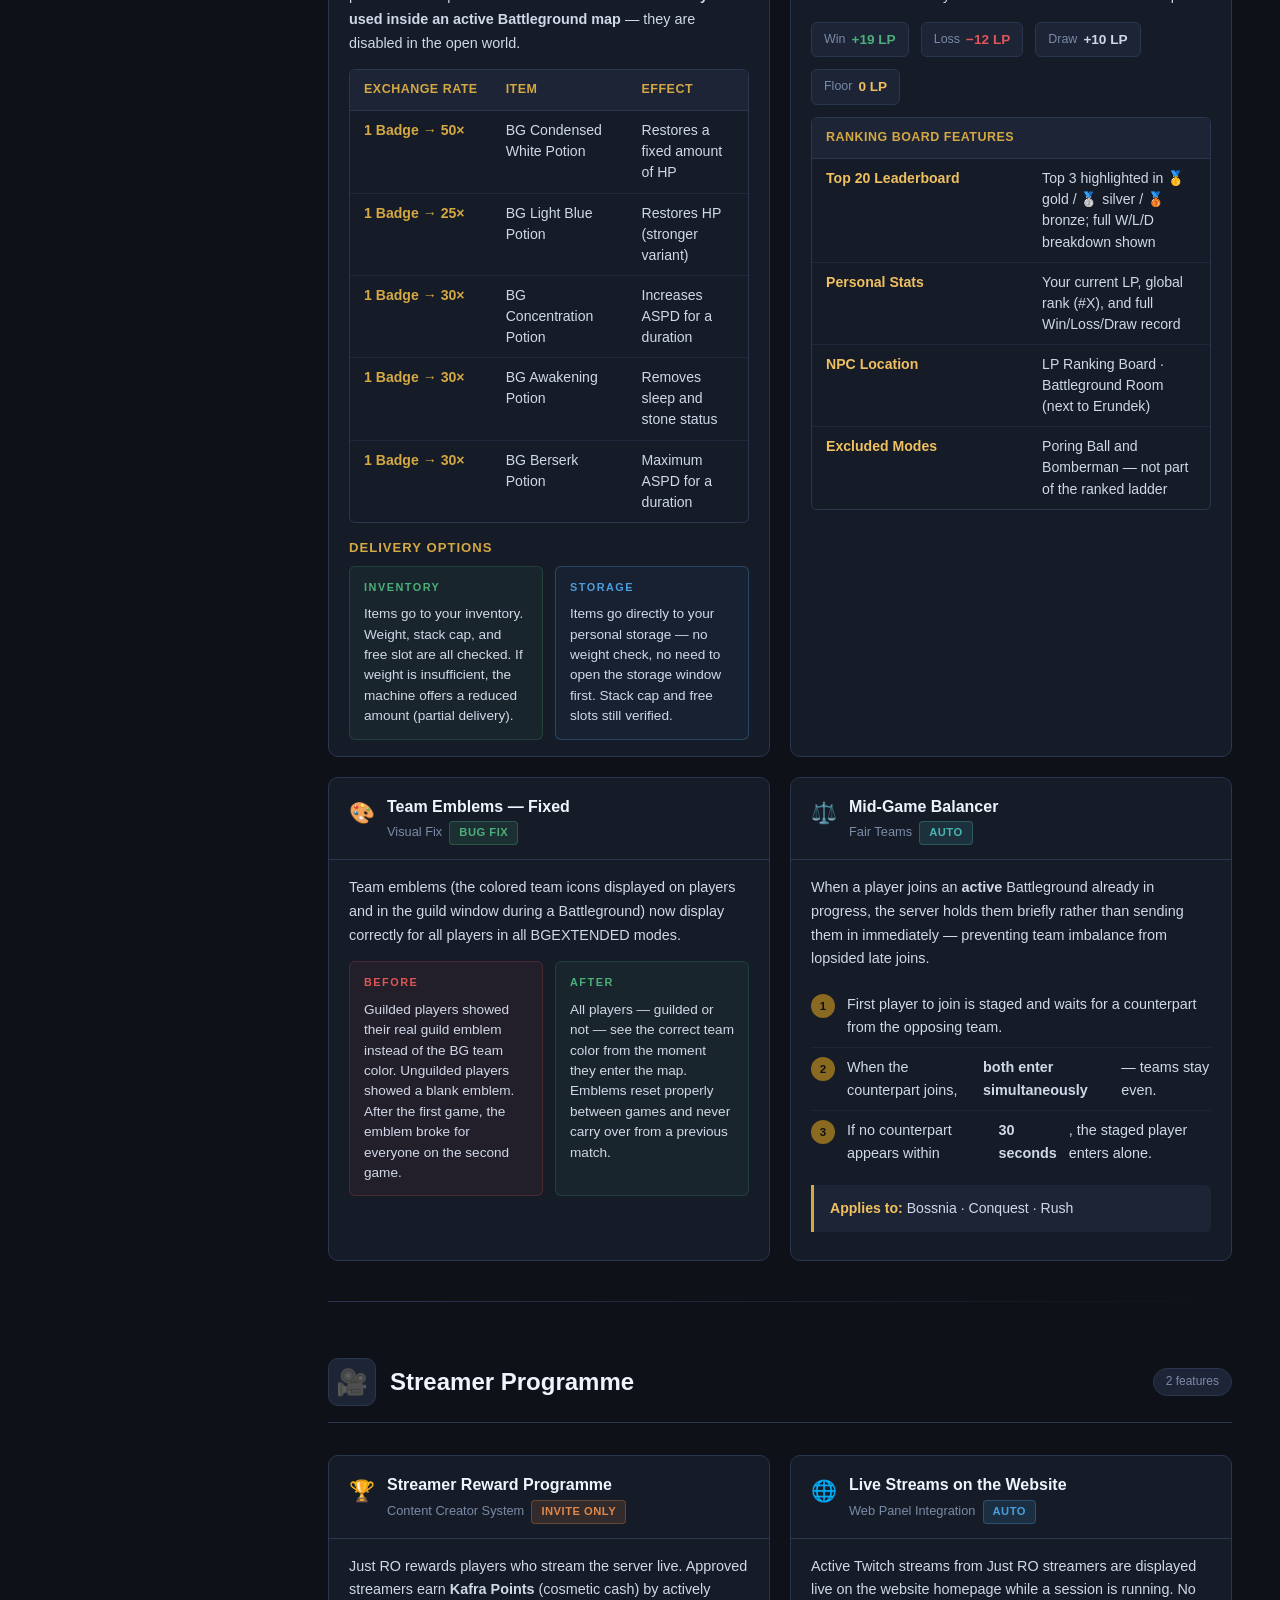
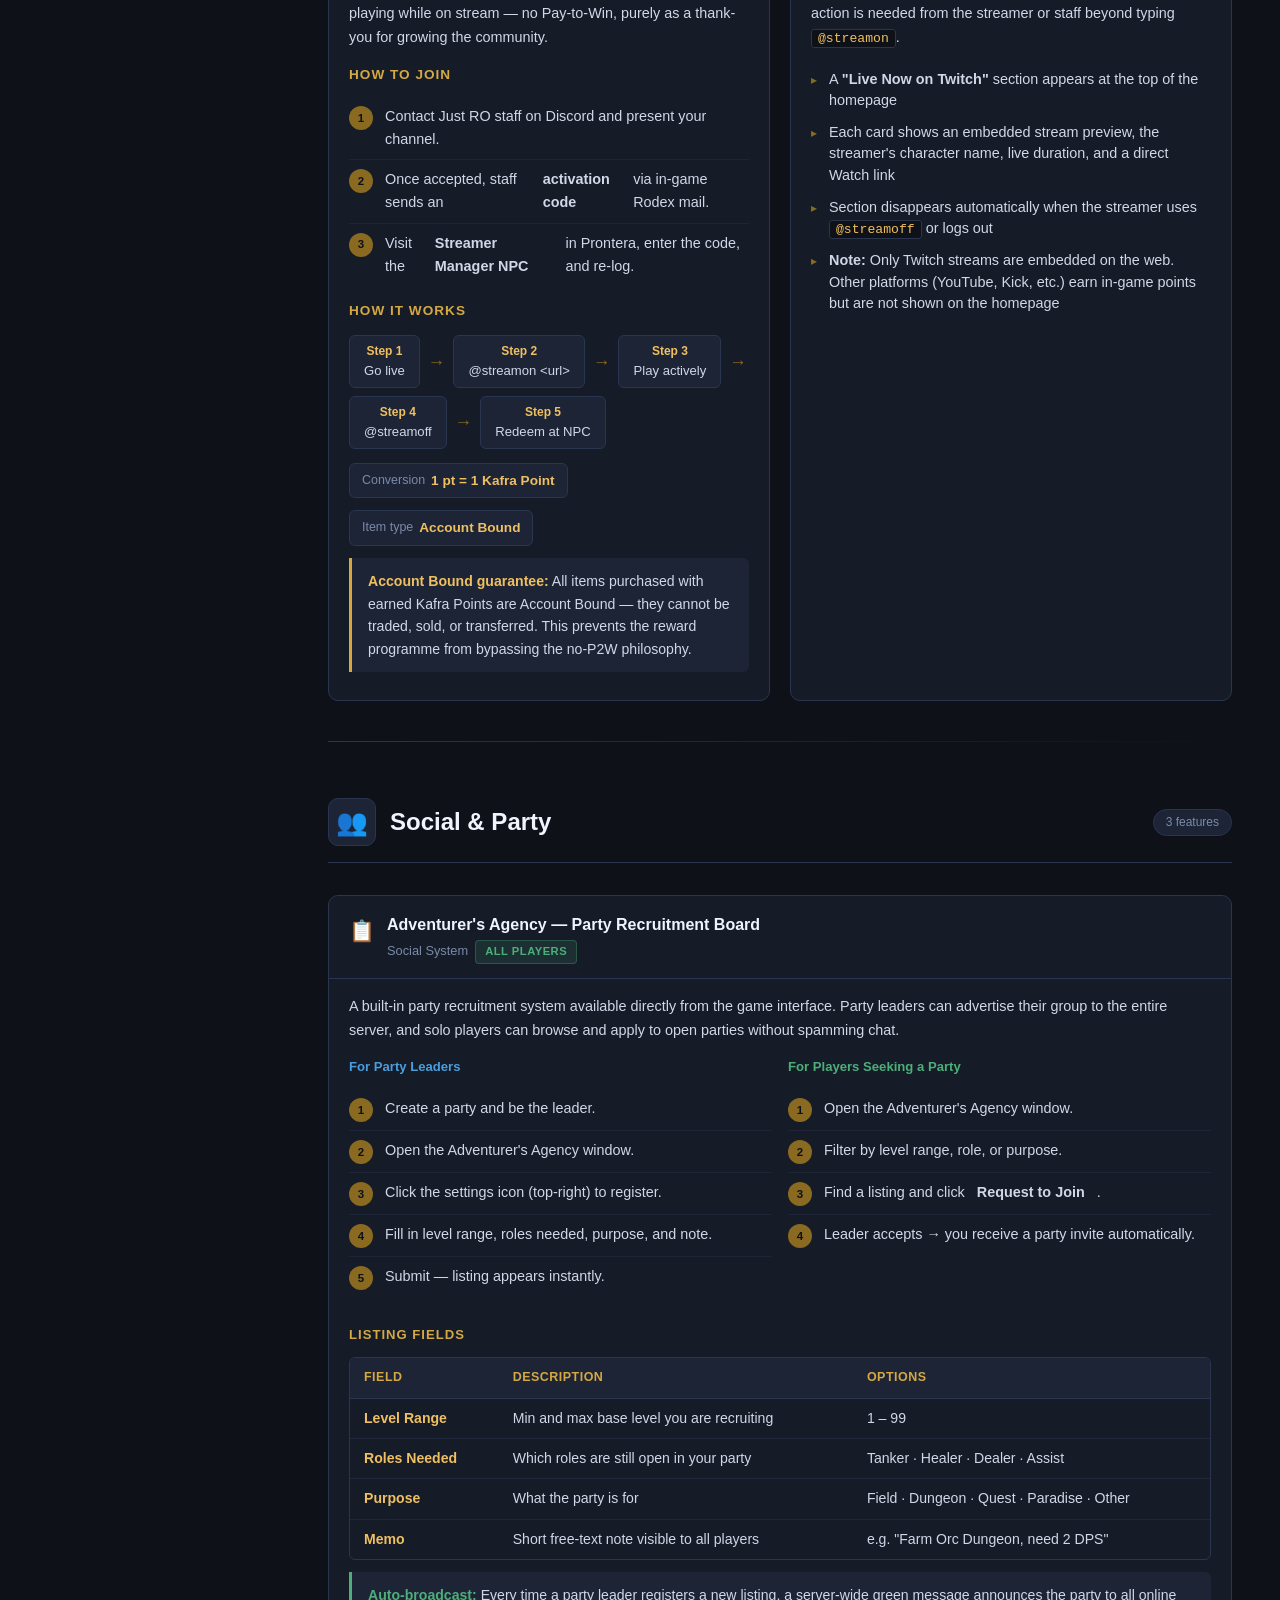
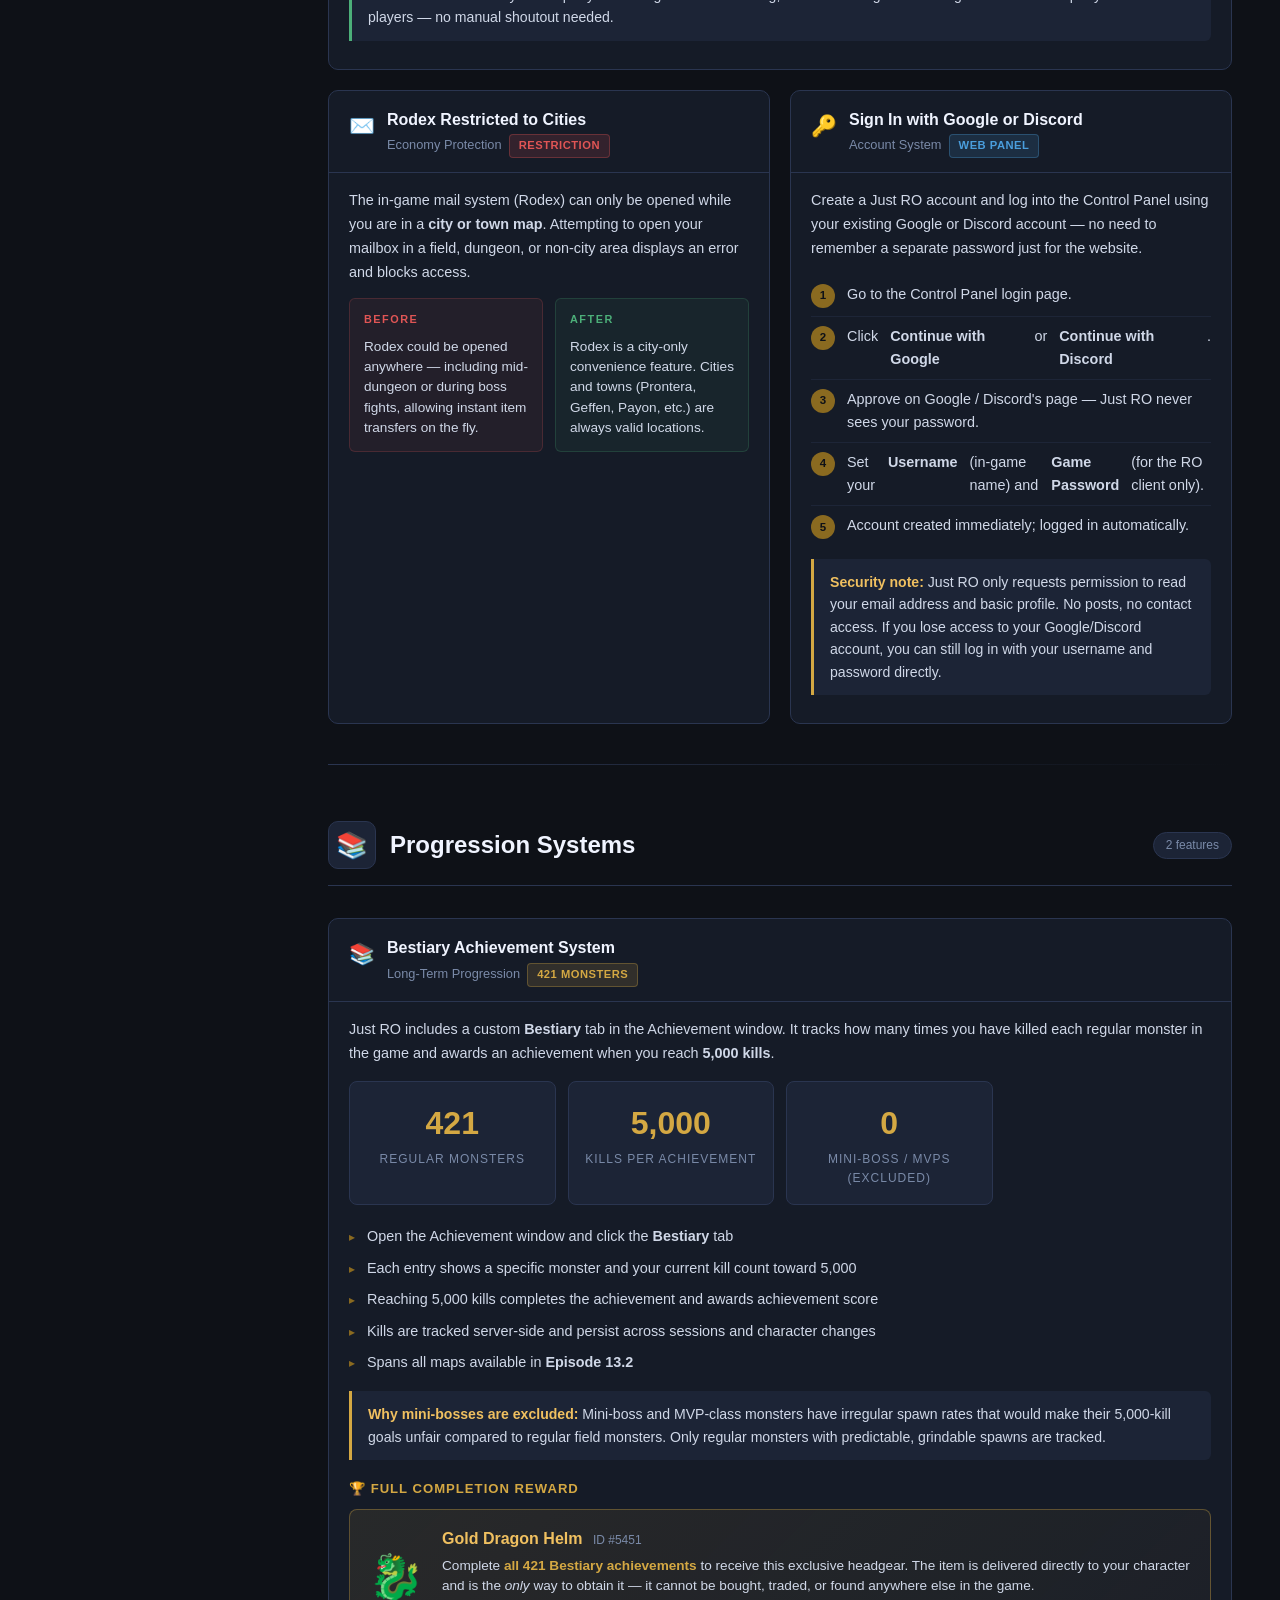
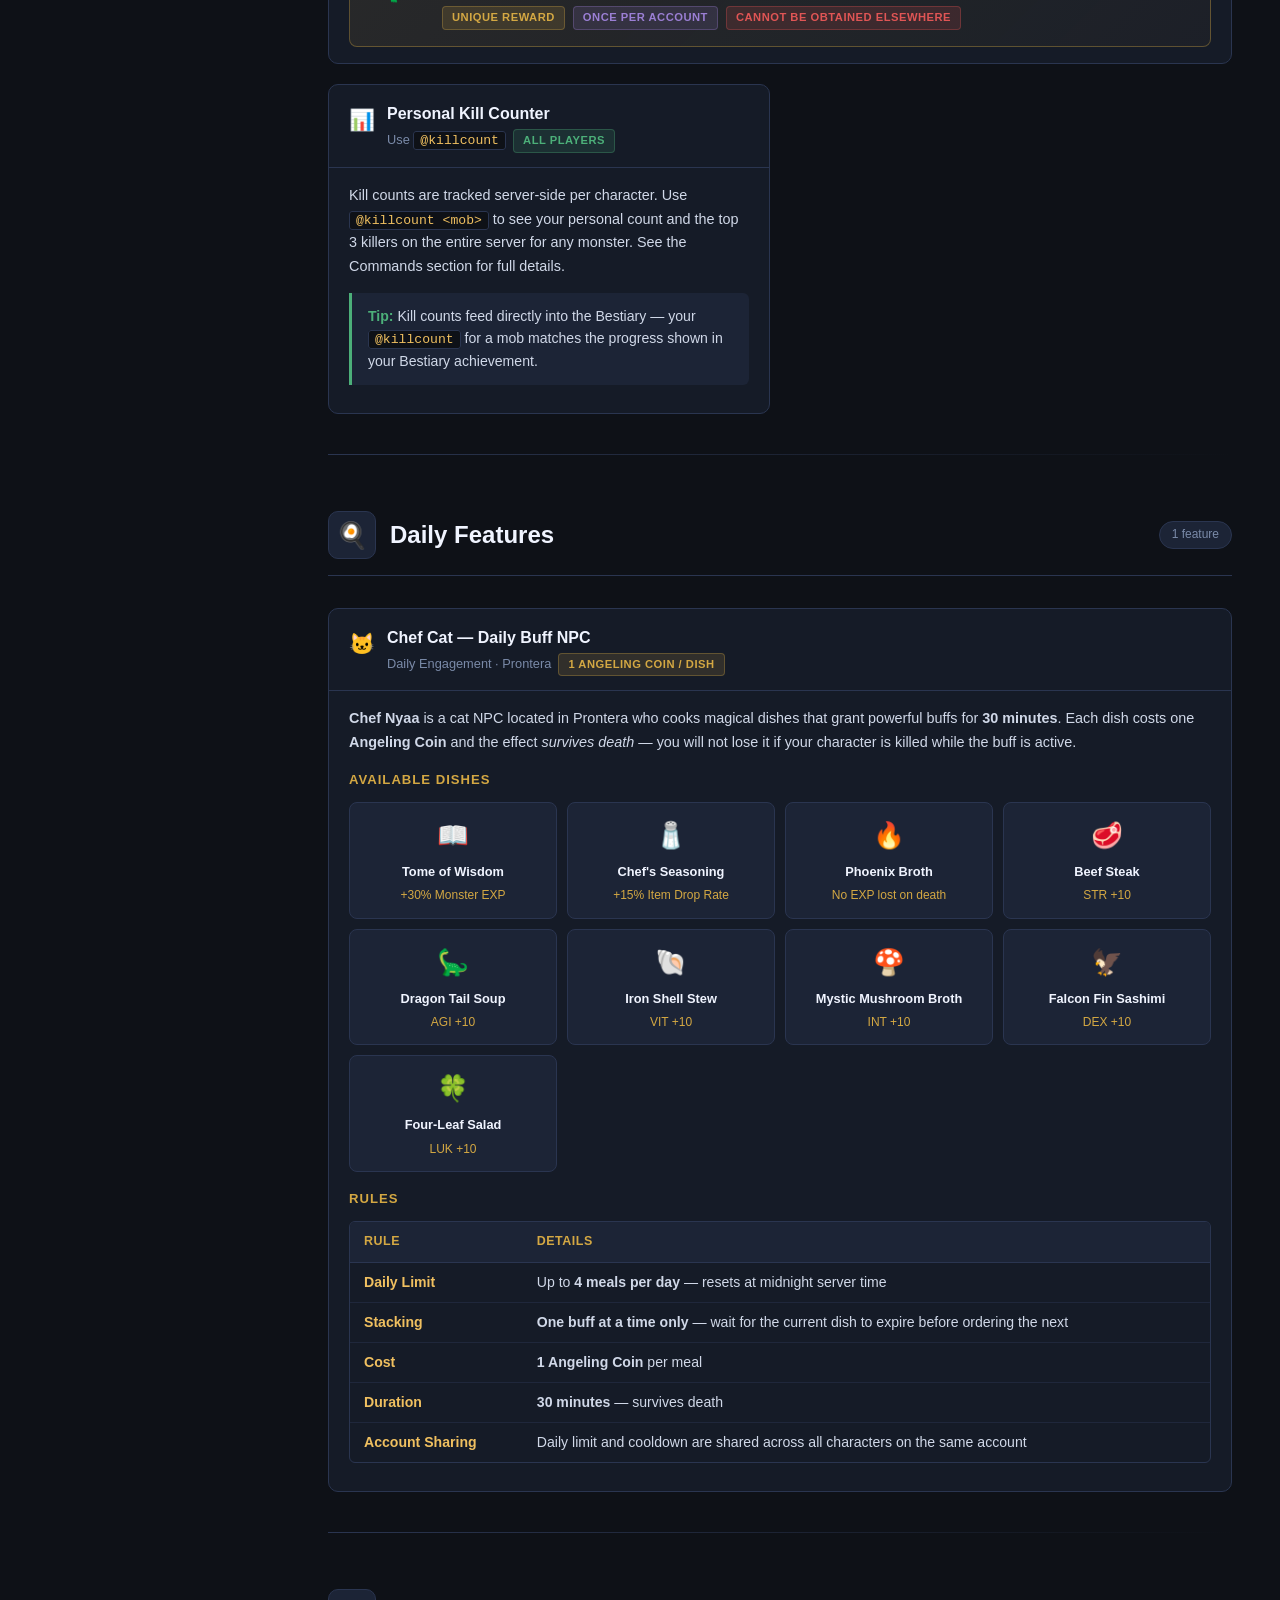
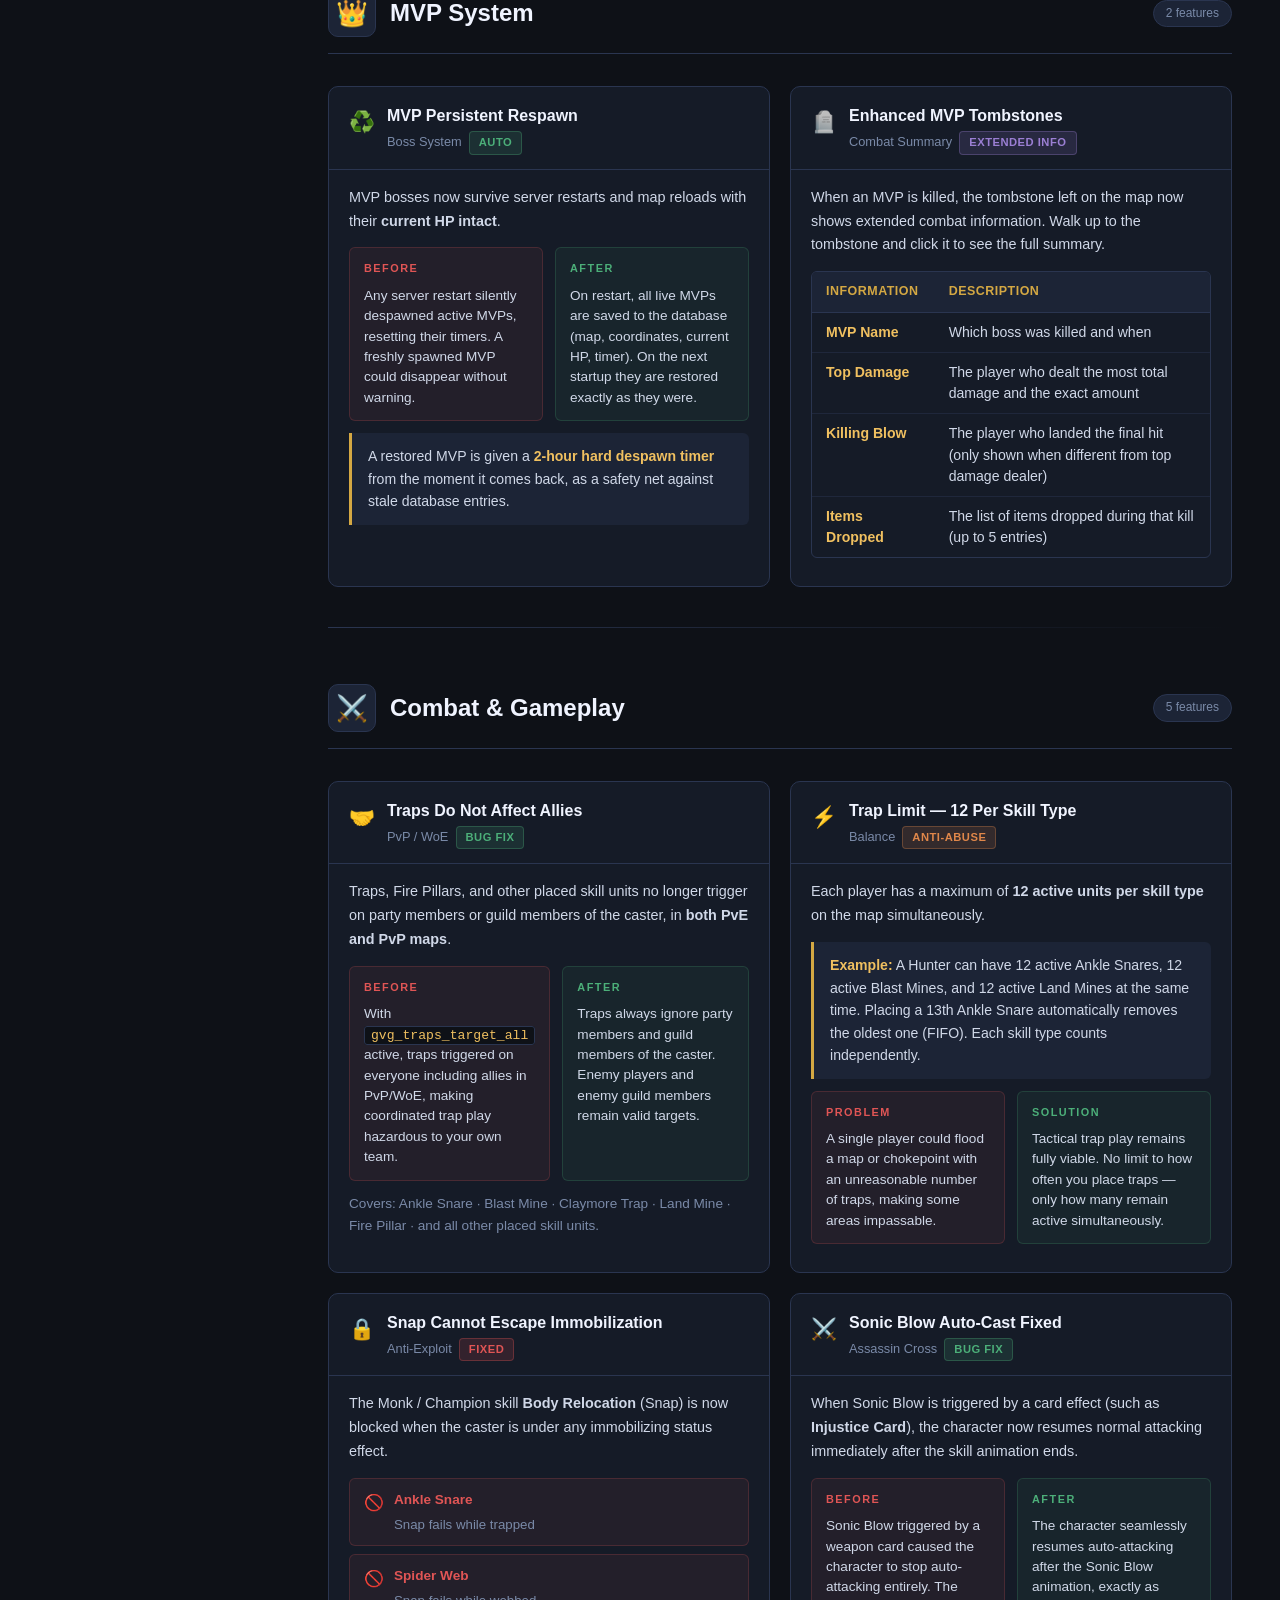
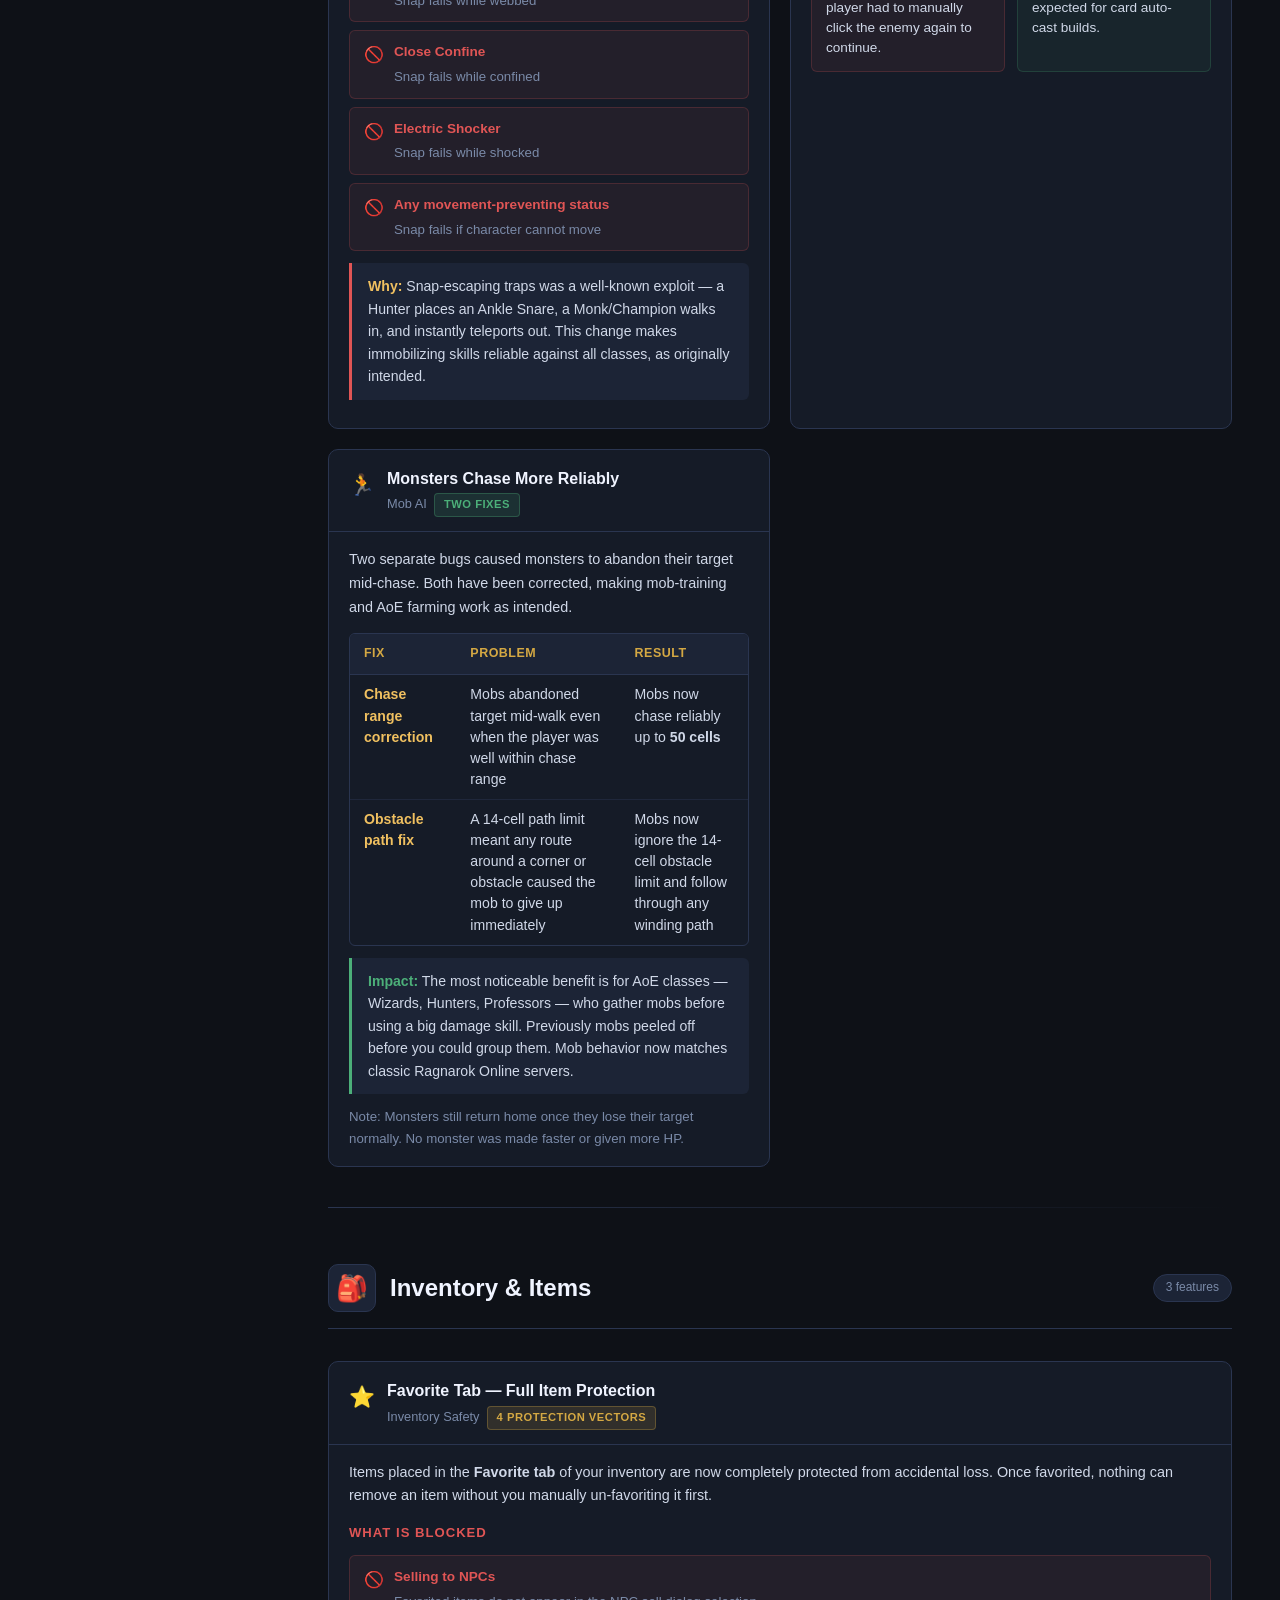
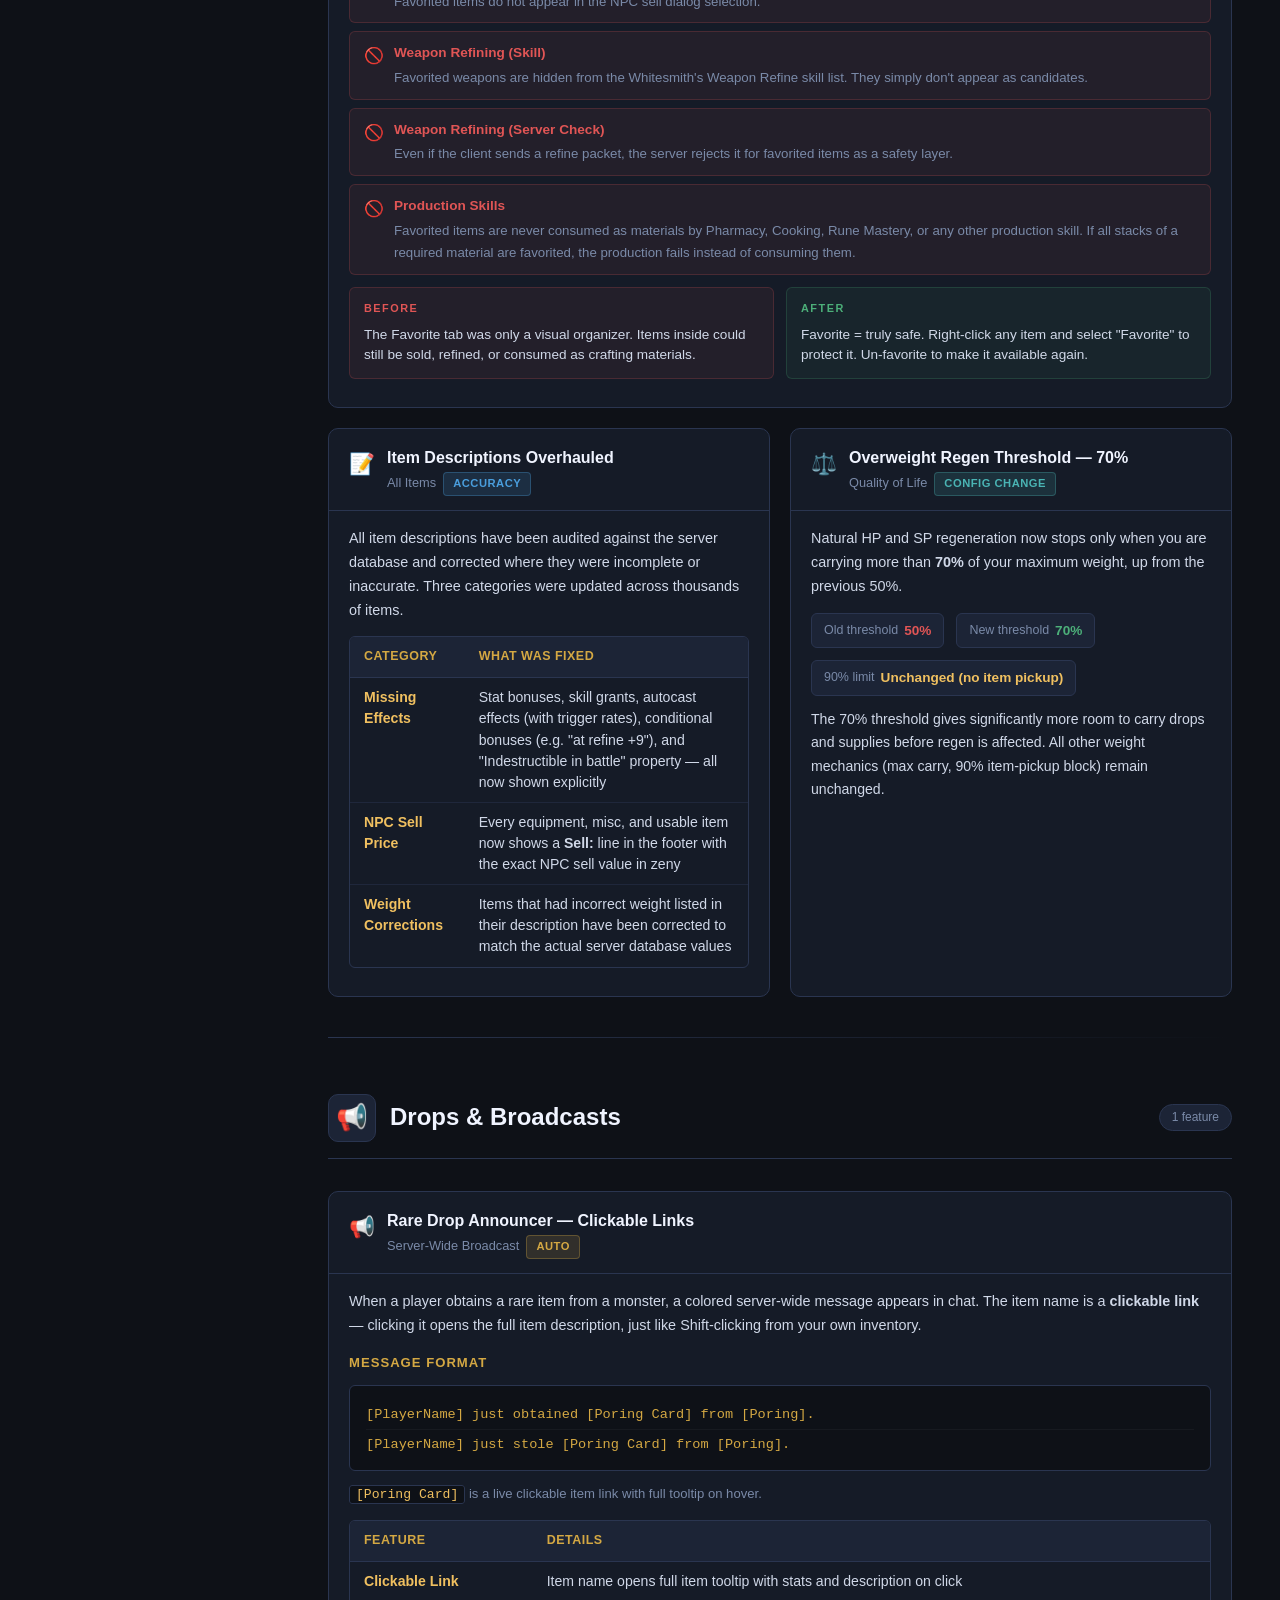
==== commit 92ceae1f: "Add files via upload" ====
--- a/JustRO_Custom_Wiki.html
+++ b/JustRO_Custom_Wiki.html
@@ -1053,7 +1053,8 @@
       <span data-i18n="nav.qol">Quality of Life</span> <span class="caret">▼</span>
     </div>
     <div class="nav-items">
-      <a href="#qol-dialog" class="nav-item"><span class="ni-icon">💬</span> <span data-i18n="nav.qol.dialog">NPC Dialog Timeout</span></a>
+      <a href="#qol-dialog"      class="nav-item"><span class="ni-icon">💬</span> <span data-i18n="nav.qol.dialog">NPC Dialog Timeout</span></a>
+      <a href="#qol-tooldealer" class="nav-item"><span class="ni-icon">🛒</span> <span data-i18n="nav.qol.tooldealer">Tool Dealer</span></a>
     </div>
   </div>
 
@@ -1073,7 +1074,7 @@
       <div class="hero-stat"><div class="hs-num">5</div><div class="hs-label" data-i18n="hero.stat.commands">New Commands</div></div>
       <div class="hero-stat"><div class="hs-num">421</div><div class="hs-label" data-i18n="hero.stat.bestiary">Bestiary Monsters</div></div>
       <div class="hero-stat"><div class="hs-num">9</div><div class="hs-label" data-i18n="hero.stat.dishes">Chef Cat Dishes</div></div>
-      <div class="hero-stat"><div class="hs-num">36</div><div class="hs-label" data-i18n="hero.stat.total">Total Features</div></div>
+      <div class="hero-stat"><div class="hs-num">37</div><div class="hs-label" data-i18n="hero.stat.total">Total Features</div></div>
     </div>
   </div>
 
@@ -2629,7 +2630,7 @@
       <div class="wiki-section-header">
         <div class="wiki-section-icon">✨</div>
         <h2 data-i18n="sec.qol.title">Quality of Life</h2>
-        <span class="section-count" data-i18n="sec.qol.count">1 feature</span>
+        <span class="section-count" data-i18n="sec.qol.count">2 features</span>
       </div>
 
       <div class="article-grid">
@@ -2656,6 +2657,33 @@
               </table>
             </div>
             <p style="font-size:0.88rem;color:var(--text);margin-top:10px">The previous timeouts were too short for players reading quest text, thinking through menu choices, or stepping away briefly during an NPC interaction.</p>
+          </div>
+        </div>
+
+        <!-- Tool Dealer -->
+        <div class="article-card" id="qol-tooldealer" data-search-tags="tool dealer prontera shop fly wing butterfly wing potions yggdrasil trap arrows silver fire iron venom knife blue gemstone magnifier concentration awakening berserk">
+          <div class="article-card-head">
+            <div class="article-card-icon">🛒</div>
+            <div>
+              <h3 data-i18n="card.tooldealer.title">Tool Dealer — Prontera Supply Shop</h3>
+              <div class="subtitle"><span data-i18n="card.tooldealer.sub">Prontera (123, 96)</span> &nbsp;<span class="badge badge-gold">Standard NPC Prices</span></div>
+            </div>
+          </div>
+          <div class="article-card-body">
+            <p data-i18n="card.tooldealer.p1">A custom Tool Dealer in Prontera stocks a wide selection of consumables, ammo, and utility items at standard NPC prices. It consolidates supplies that would otherwise require visiting multiple shops across different cities.</p>
+            <div class="wiki-table-wrap">
+              <table class="wiki-table">
+                <thead><tr><th data-i18n="th.category">Category</th><th data-i18n="th.item">Items</th></tr></thead>
+                <tbody>
+                  <tr><td>Healing Potions</td><td>Red Potion · Orange Potion · Yellow Potion · White Potion · Blue Potion · Green Potion</td></tr>
+                  <tr><td>ASPD Potions</td><td>Concentration Potion · Awakening Potion · Berserk Potion</td></tr>
+                  <tr><td>Wings</td><td>Fly Wing · Light Fly Wing · Butterfly Wing</td></tr>
+                  <tr><td>Support</td><td>Yggdrasil Leaf · Magnifier</td></tr>
+                  <tr><td>Crafting &amp; Skills</td><td>Blue Gemstone · Trap</td></tr>
+                  <tr><td>Ammo &amp; Throwing</td><td>Silver Arrow · Fire Arrow · Iron Arrow · Venom Knife</td></tr>
+                </tbody>
+              </table>
+            </div>
           </div>
         </div>
 
@@ -2797,7 +2825,8 @@
   { id: 'inv-overweight',  cat: 'Inventory & Items',  title: 'Overweight Regen Threshold — 70%',     tags: 'overweight regen threshold 70 percent weight hp sp natural recovery' },
   { id: 'drops-announcer', cat: 'Drops & Broadcasts', title: 'Rare Drop Announcer — Clickable Links','tags': 'rare drop announcer clickable item link broadcast color yellow format message obtained stole' },
   { id: 'pet-autofeed',    cat: 'Pets',               title: 'Pet Auto-Feed — All Pets',             tags: 'pet auto feed autofeed toggle intimacy hunger button all pets' },
-  { id: 'qol-dialog',      cat: 'Quality of Life',    title: 'NPC Dialog Timeout Extended',          tags: 'npc dialog timeout extended minutes menu input next button idle close' },
+  { id: 'qol-dialog',      cat: 'Quality of Life',    title: 'NPC Dialog Timeout Extended',            tags: 'npc dialog timeout extended minutes menu input next button idle close' },
+  { id: 'qol-tooldealer', cat: 'Quality of Life',    title: 'Tool Dealer — Prontera Supply Shop',     tags: 'tool dealer prontera shop fly wing butterfly wing potions yggdrasil trap arrows silver fire iron venom knife blue gemstone magnifier concentration awakening berserk' },
   { id: 'infopanel-main',    cat: 'Info Panel',       title: 'Info Panel — In-Game Control Center',  tags: 'info panel control center button interface vending storage attacking guard safety' },
   { id: 'infopanel-account', cat: 'Info Panel',       title: 'Account Information',                  tags: 'account information playtime character base level job level zeny hours minutes' },
   { id: 'infopanel-cmds',    cat: 'Info Panel',       title: 'Command Settings — Persistent Toggles',tags: 'command settings autoloot show exp no ks hide drop name persistent saved login toggle' },
